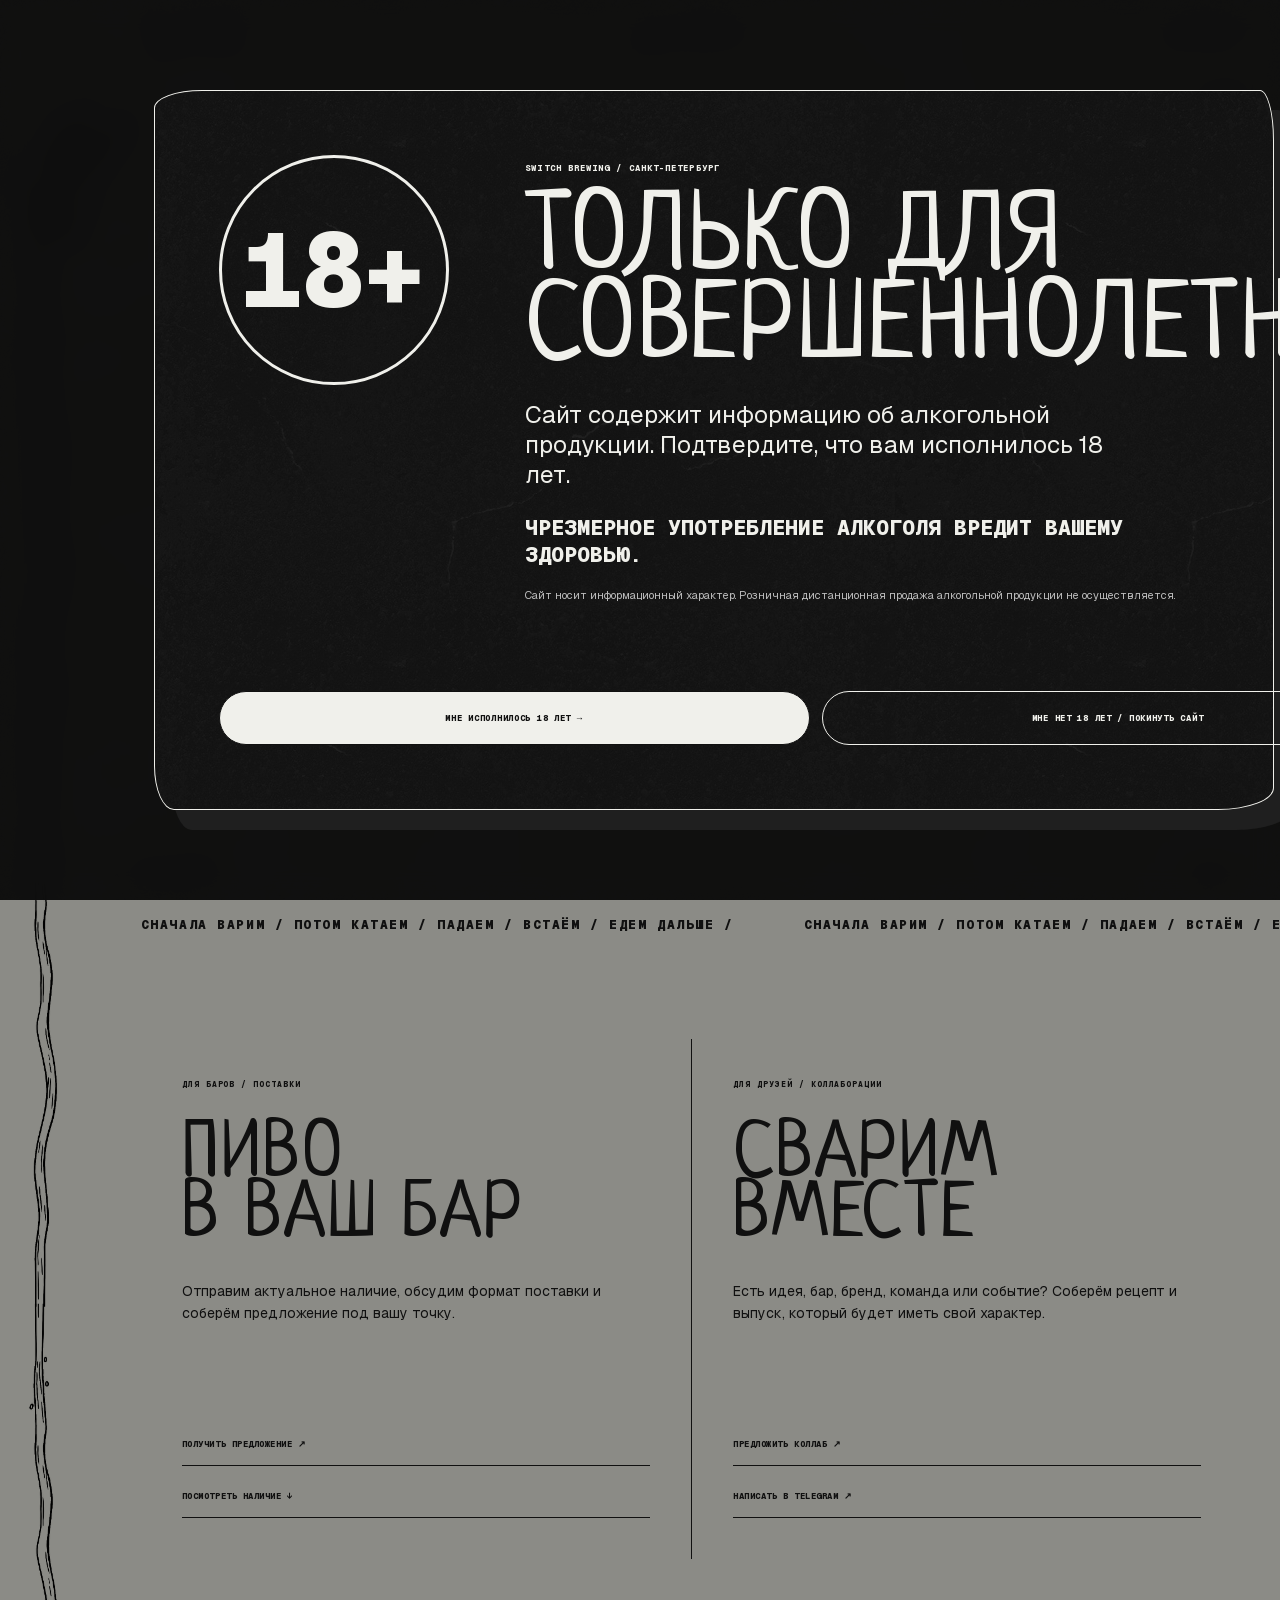
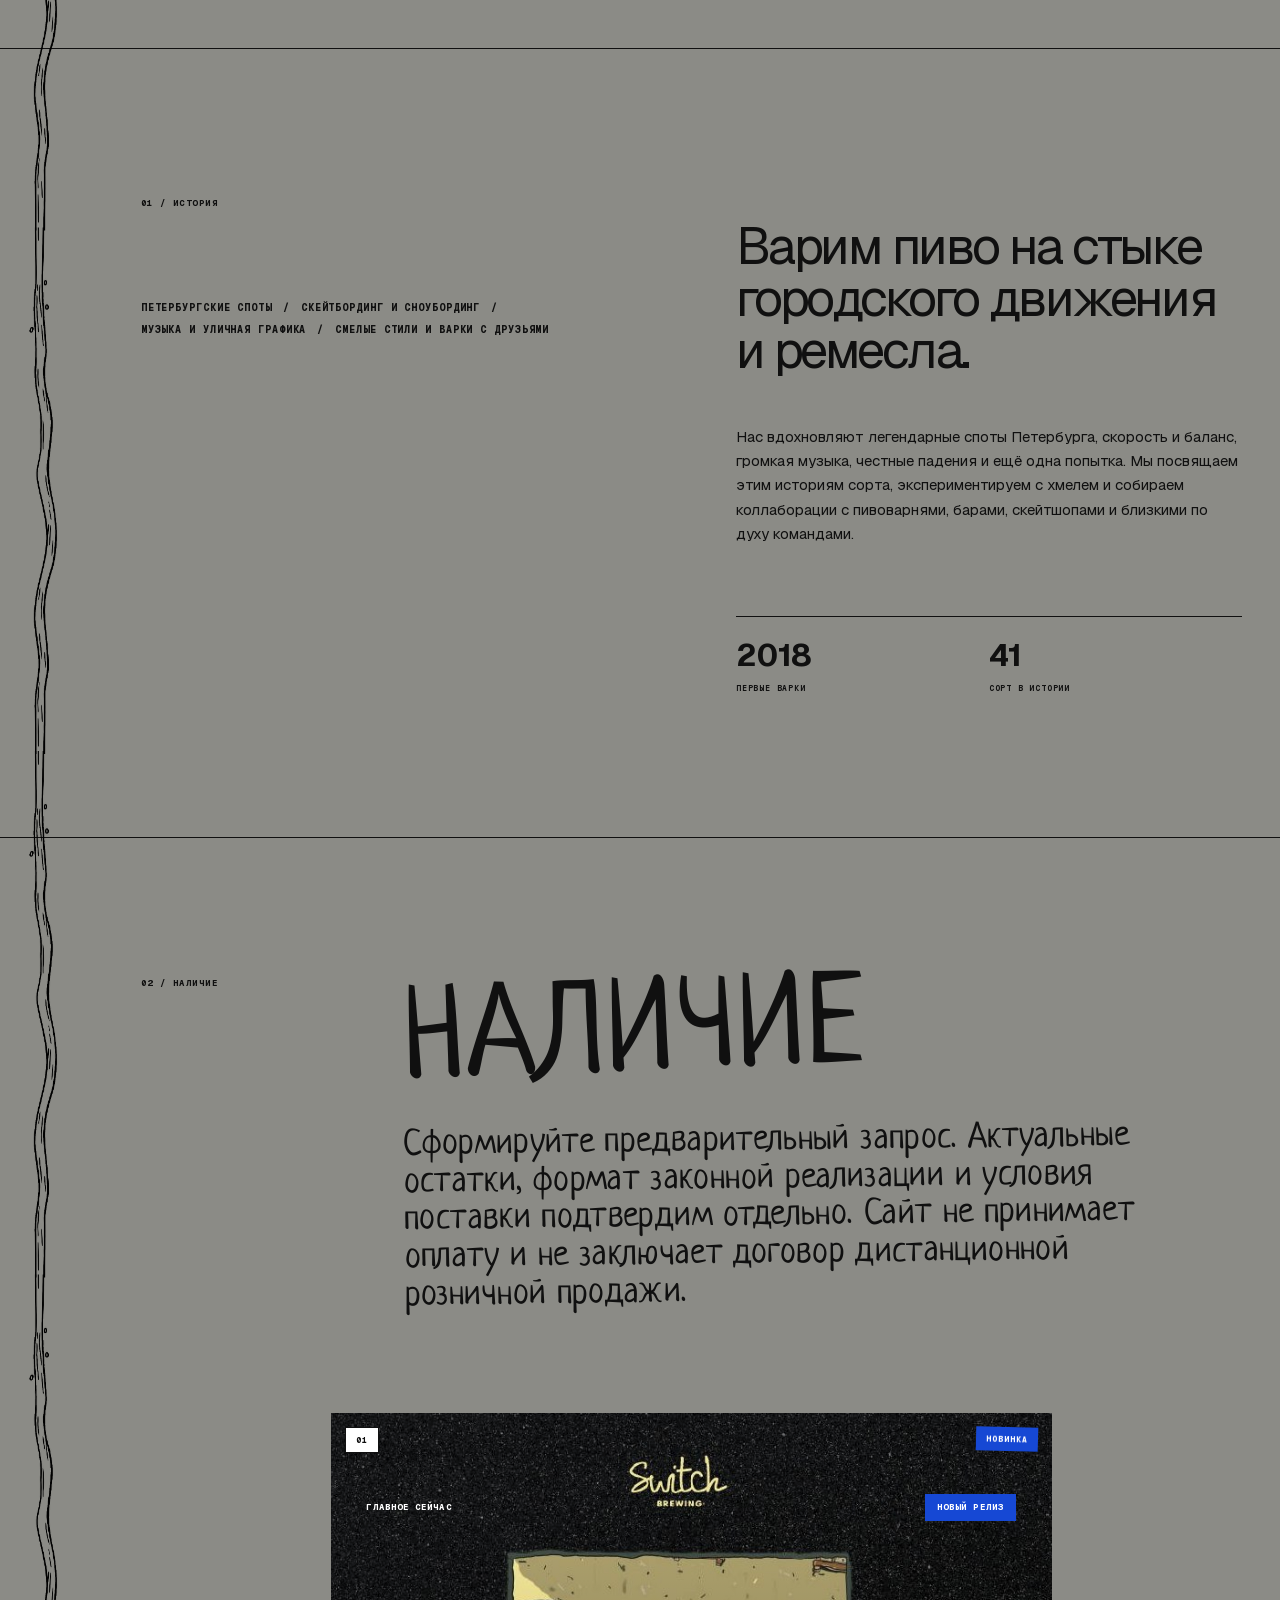
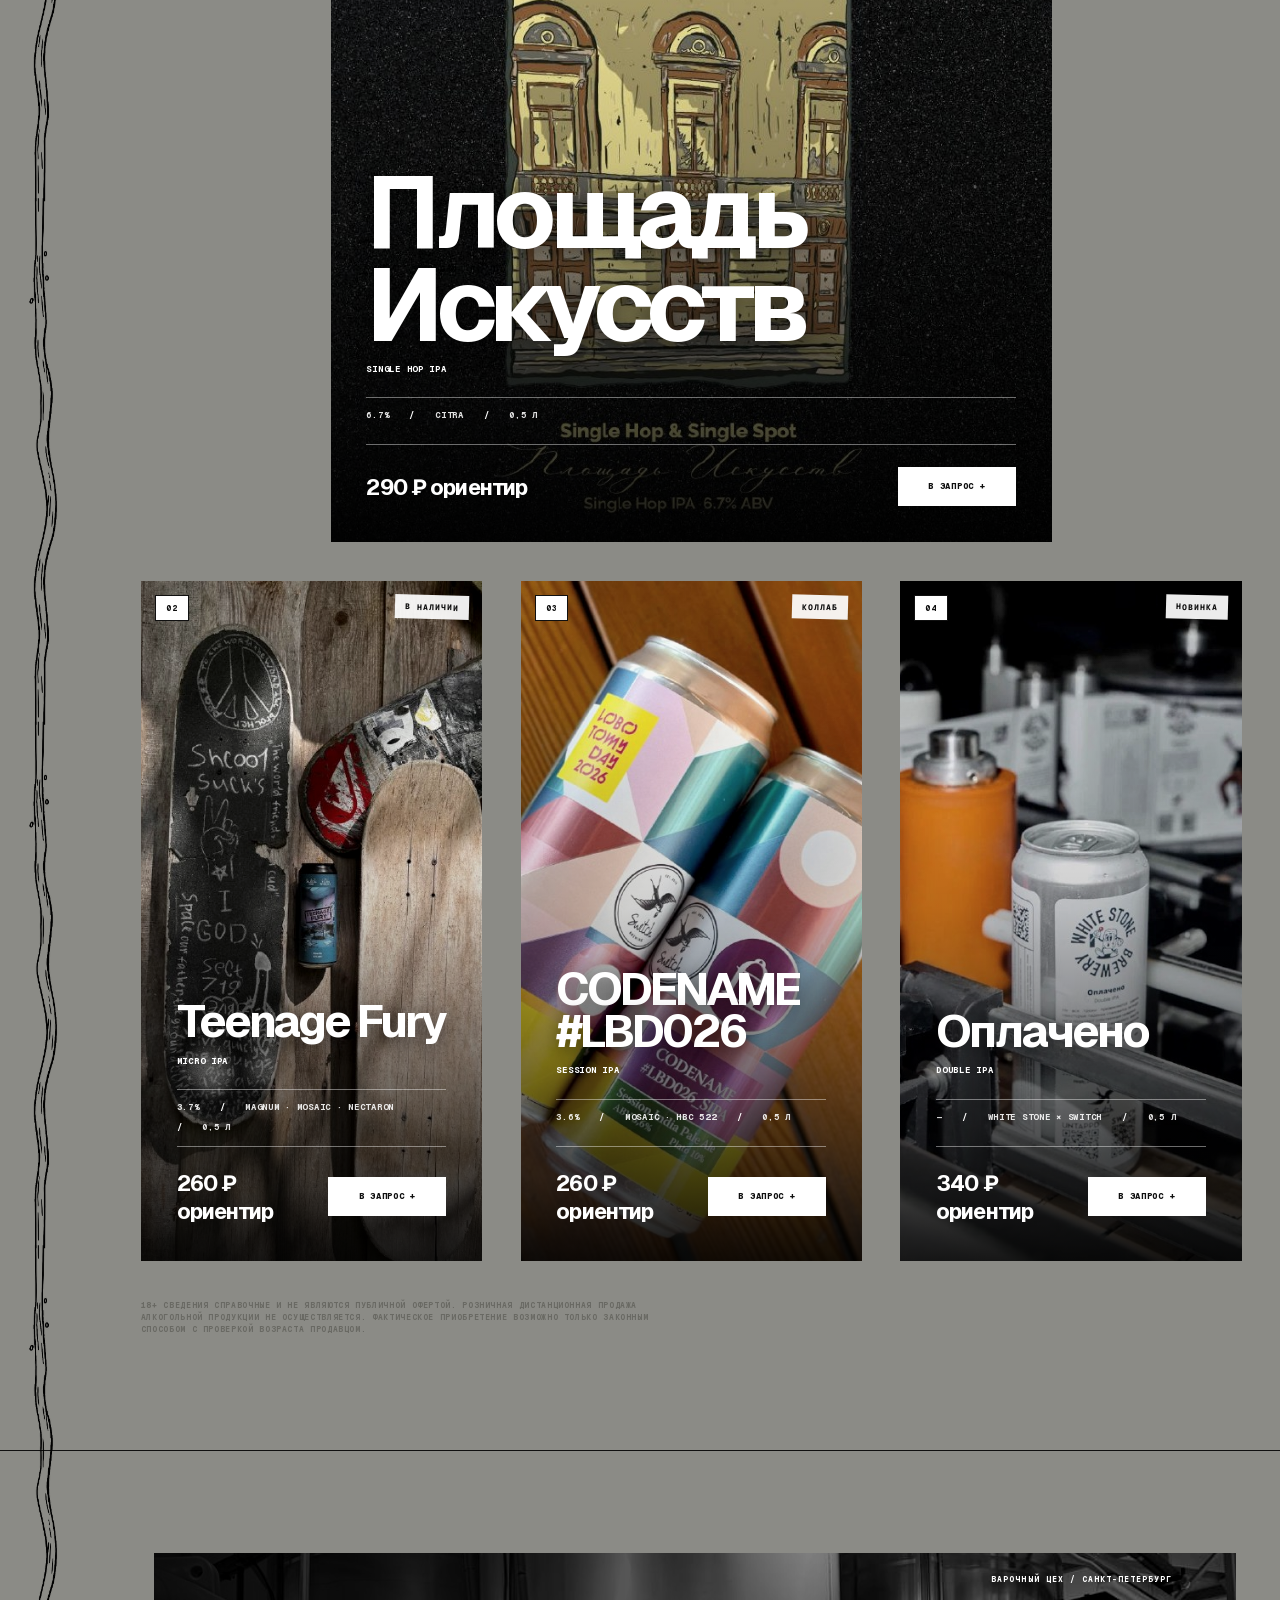
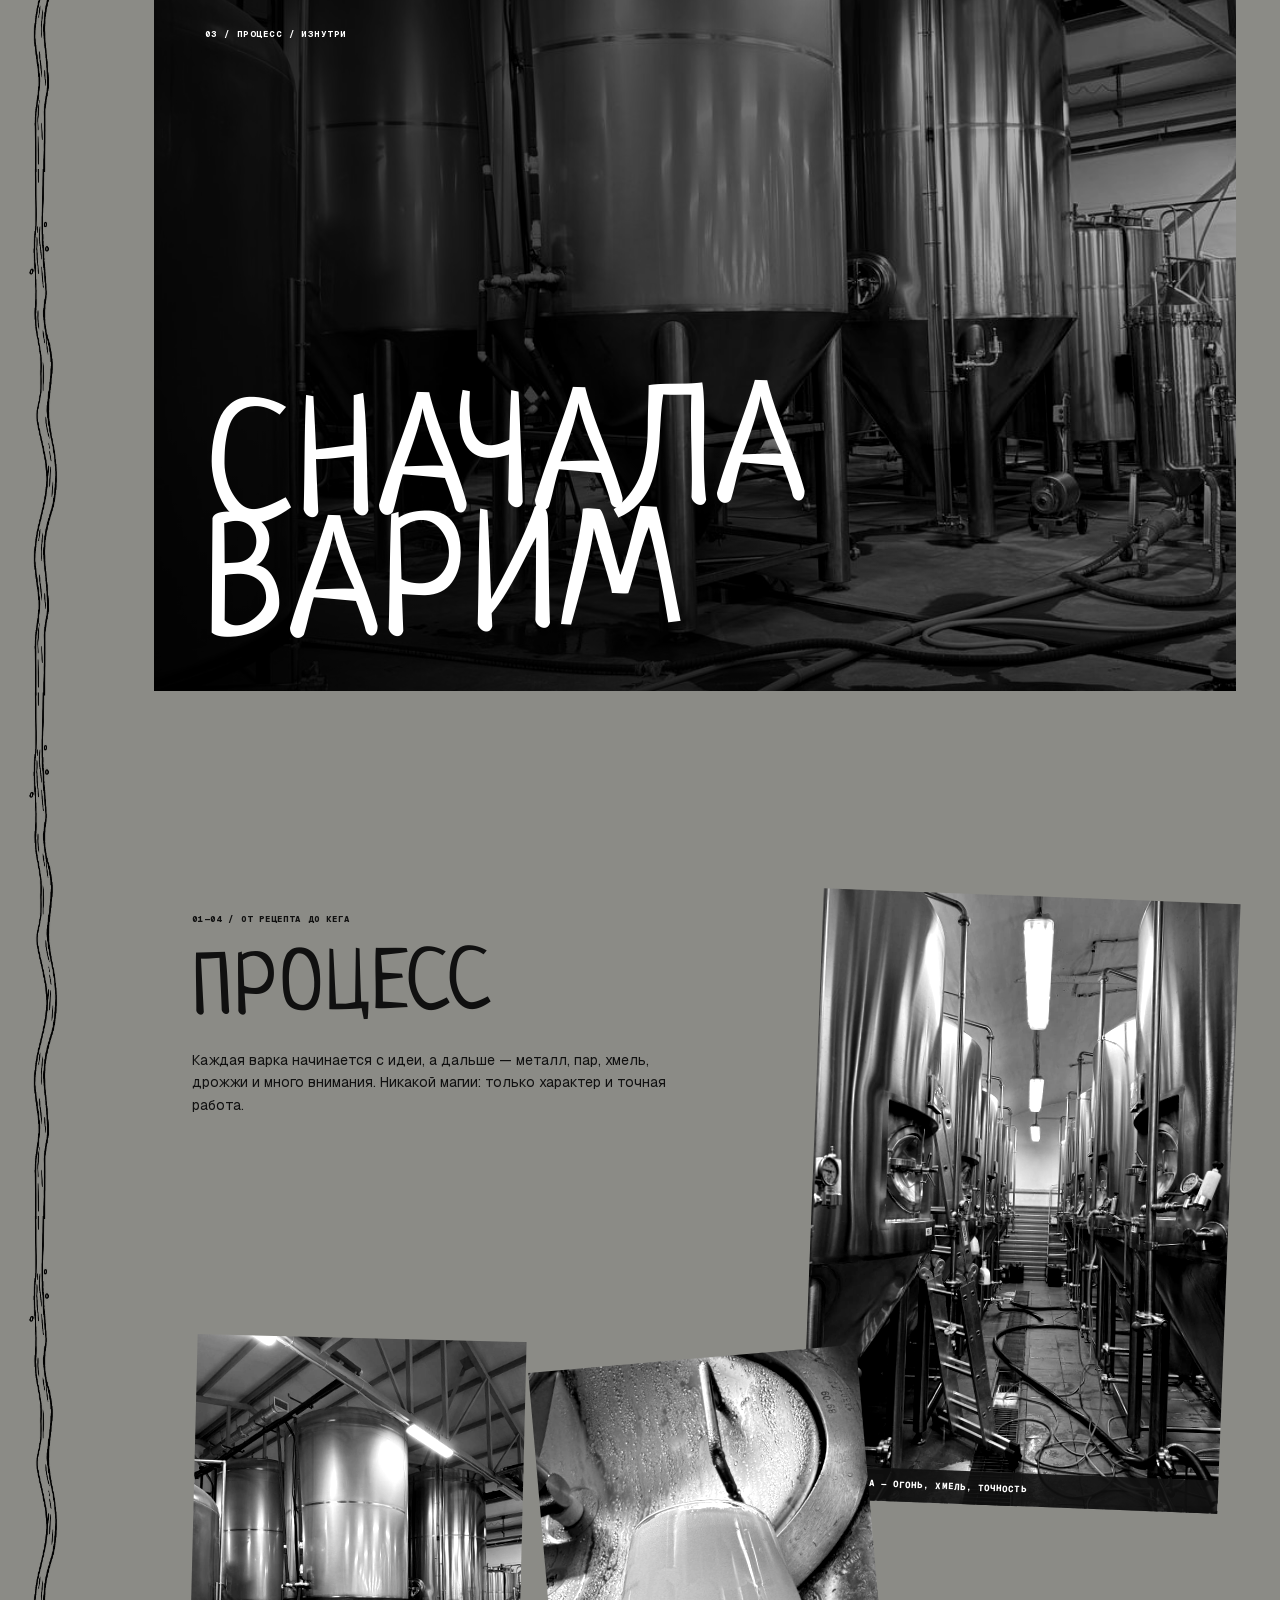
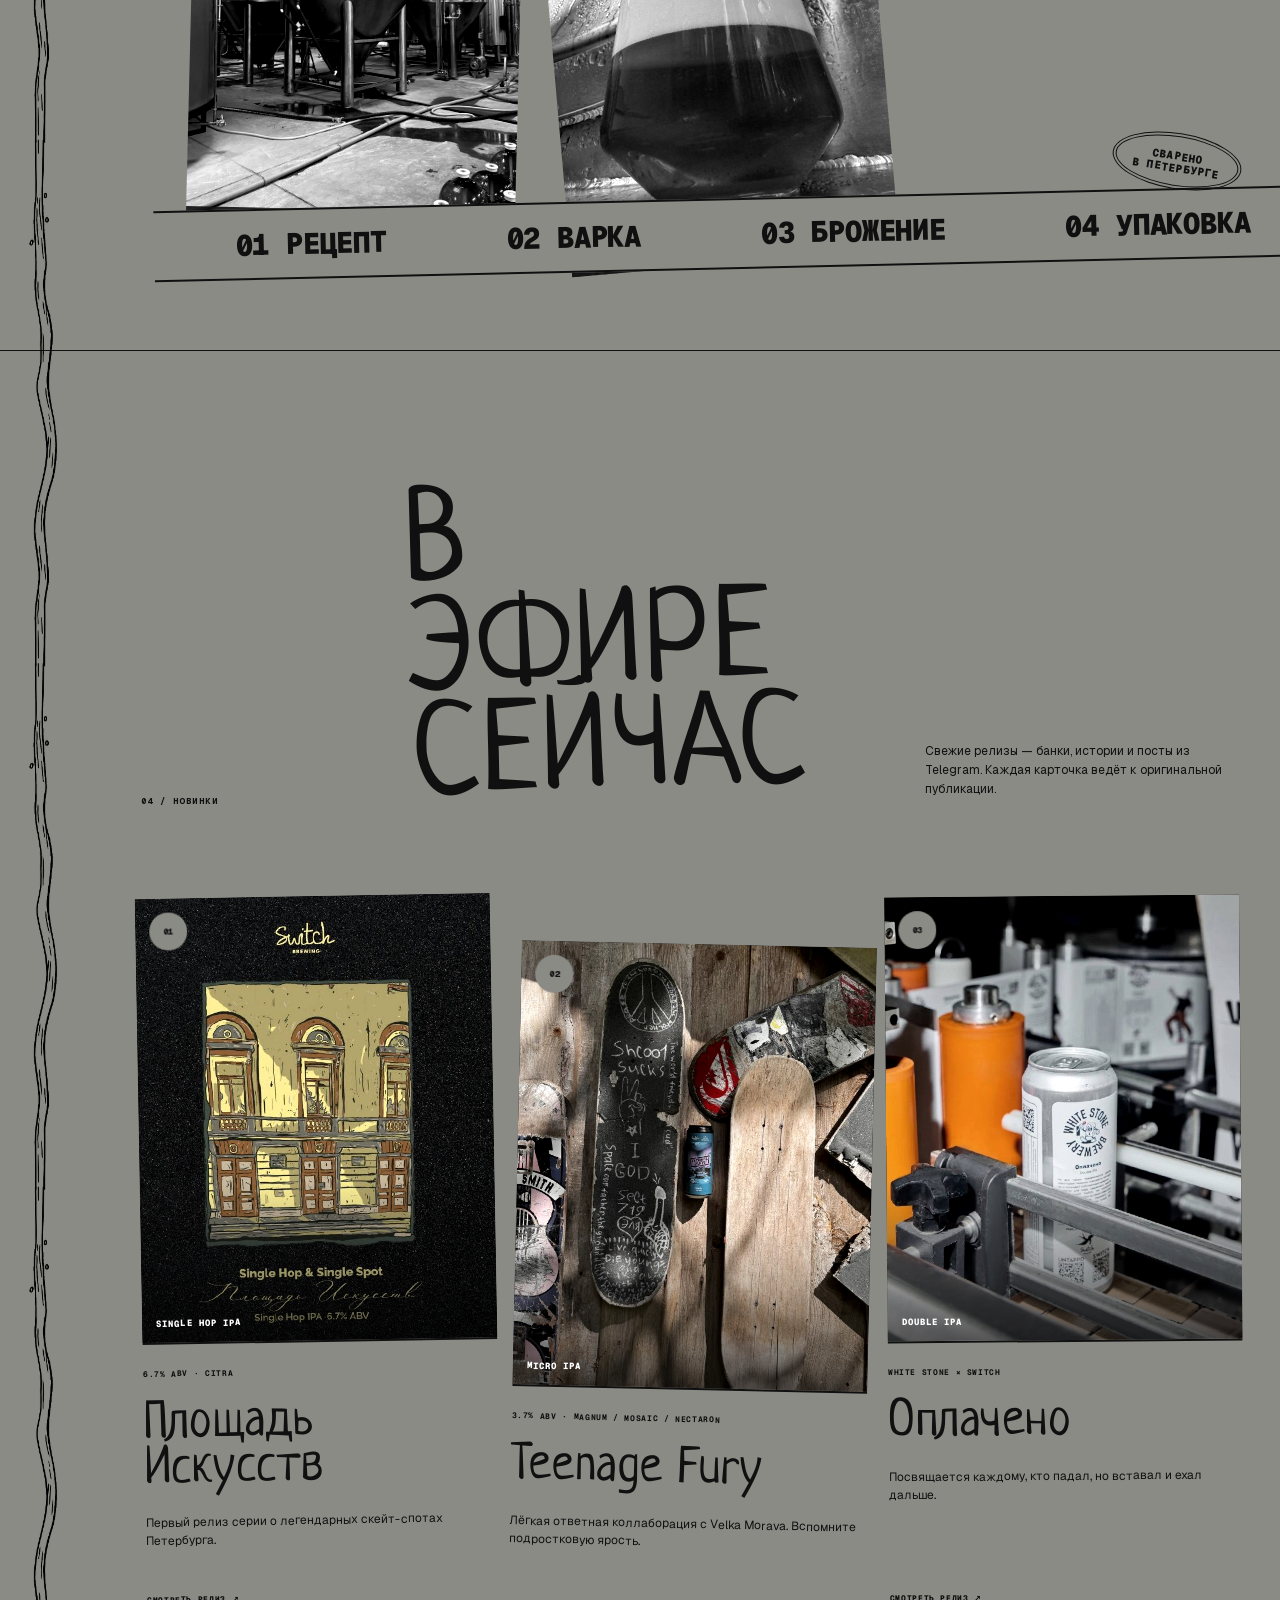
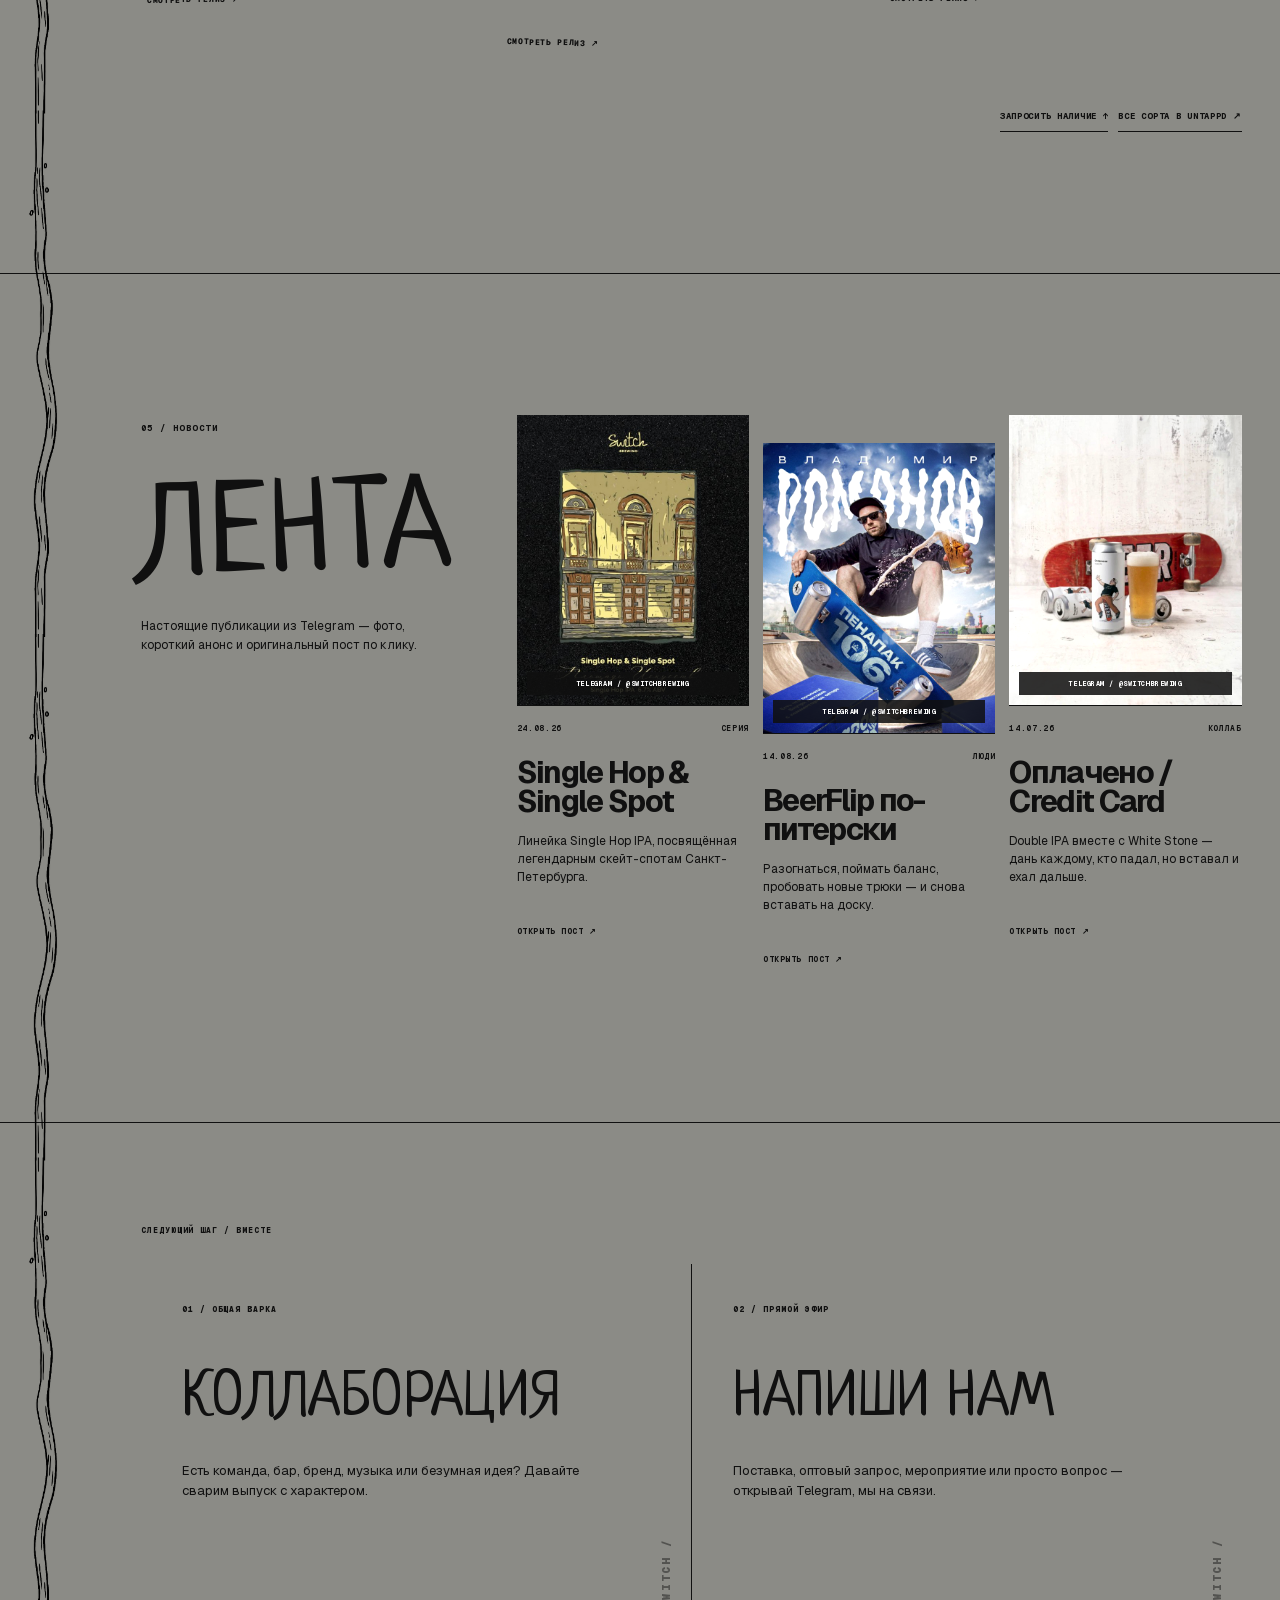
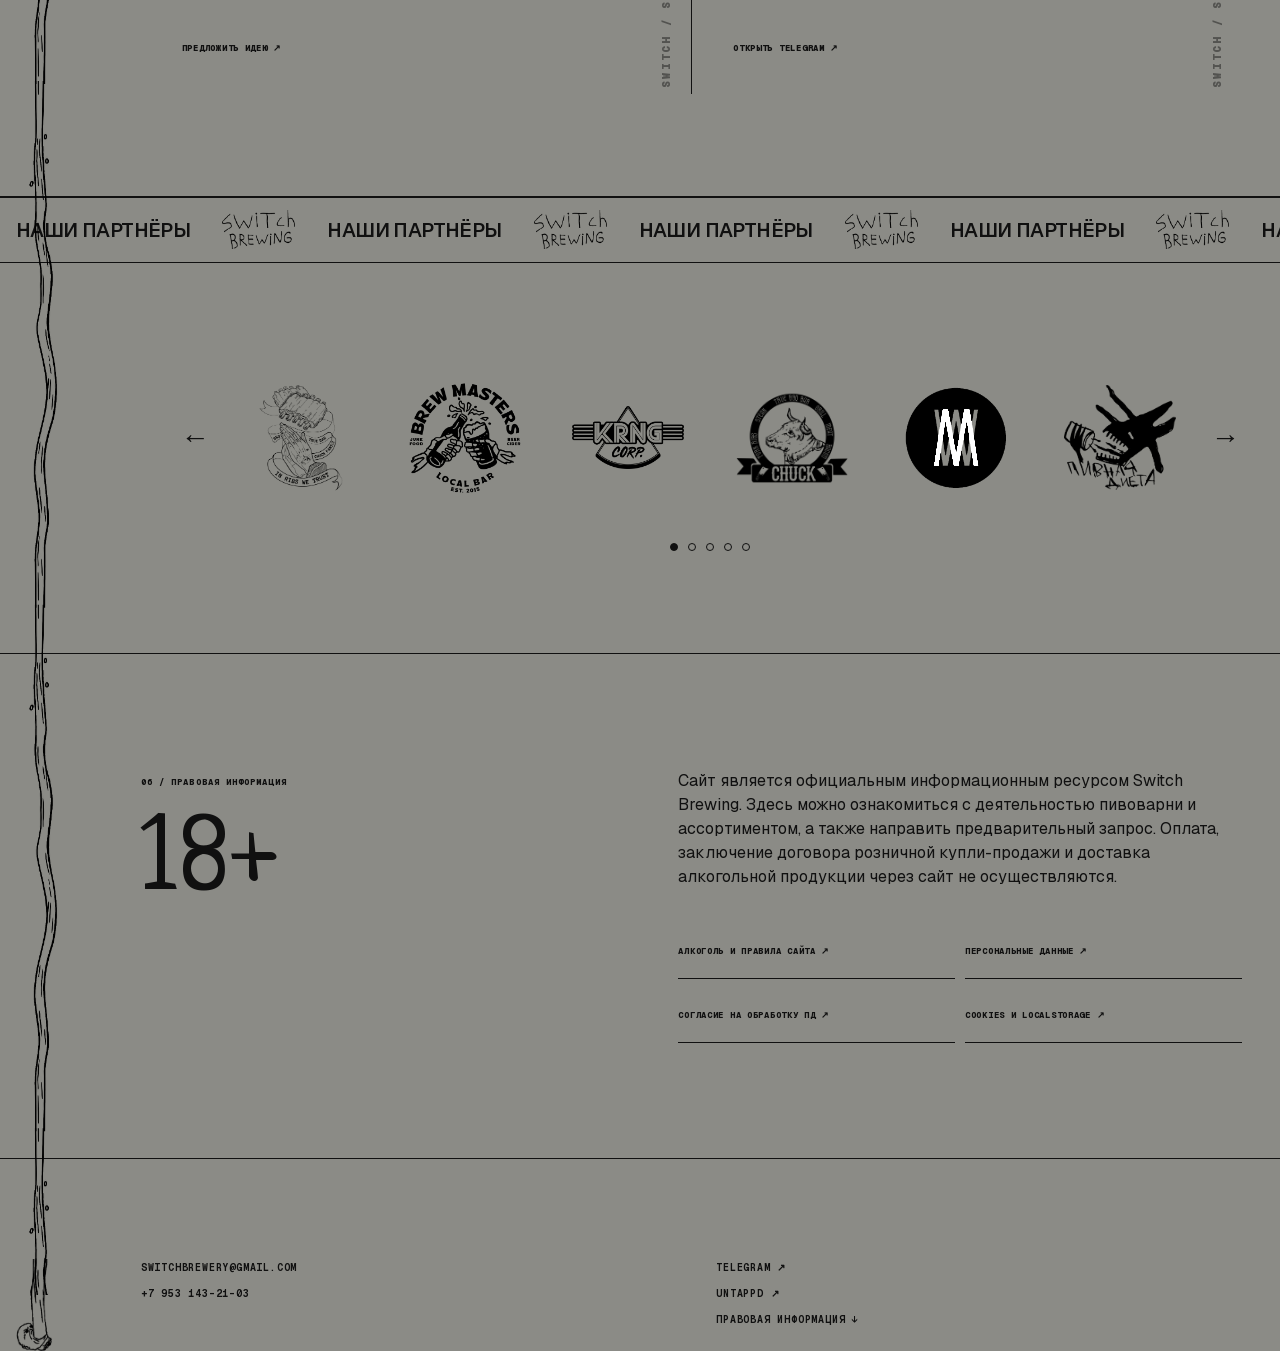
==== index.html @ f240e8bc "Hide background knight on hero" ====
<!DOCTYPE html><html lang="ru"><head><meta charSet="utf-8"/><meta name="viewport" content="width=device-width, initial-scale=1"/><link rel="preload" href="/_next/static/media/3e9c3ddc1ca35a53-s.p.03li~n9.4kdjm.woff2" as="font" crossorigin="" type="font/woff2"/><link rel="preload" href="/_next/static/media/797e433ab948586e-s.p.08e28id.o-okb.woff2" as="font" crossorigin="" type="font/woff2"/><link rel="preload" href="/_next/static/media/caa3a2e1cccd8315-s.p.09~u27dqhyhd6.woff2" as="font" crossorigin="" type="font/woff2"/><link rel="preload" as="image" href="/pivko-ricar-black.png"/><link rel="preload" as="image" href="/peacock-angel-top-transparent.png"/><link rel="preload" as="image" href="/peacock-stream-seamless-transparent.png"/><link rel="preload" as="image" href="/peacock-head-bottom-transparent.png"/><link rel="preload" as="image" href="/partner-marquee-switch.png"/><link rel="preload" as="image" href="/switch-logo.webp"/><link rel="preload" as="image" href="/ploshchad-iskusstv.jpg"/><link rel="preload" as="image" href="/teenage-fury.jpg"/><link rel="preload" as="image" href="/codename-lbd.jpg"/><link rel="preload" as="image" href="/oplacheno.jpg"/><link rel="stylesheet" href="/_next/static/chunks/0wg5.8-cpnbm2.css" data-precedence="next"/><link rel="preload" as="script" fetchPriority="low" href="/_next/static/chunks/17j.-vgt1s4k~.js"/><script src="/_next/static/chunks/12zh6p.crtg10.js" async=""></script><script src="/_next/static/chunks/0lmq5h3l.1c9l.js" async=""></script><script src="/_next/static/chunks/turbopack-13dyub5~cyhcn.js" async=""></script><script src="/_next/static/chunks/0eog50~01kpo8.js" async=""></script><script src="/_next/static/chunks/17f2ht9wo-phb.js" async=""></script><script src="/_next/static/chunks/0exiozkvcyx_a.js" async=""></script><link rel="preload" as="image" href="/brewery-new/brew-07.jpg"/><link rel="preload" as="image" href="/brewery-new/brew-06.jpg"/><link rel="preload" as="image" href="/brewery-new/brew-05.jpg"/><link rel="preload" as="image" href="/news/single-hop-telegram.jpg"/><link rel="preload" as="image" href="/news/beerflip-telegram.jpg"/><link rel="preload" as="image" href="/news/oplacheno-telegram.jpg"/><link rel="preload" as="image" href="/partners-ptichka/holy_ribs_logo_color.png"/><link rel="preload" as="image" href="/partners-ptichka/site_logo___1.png"/><link rel="preload" as="image" href="/partners-ptichka/krng.png"/><link rel="preload" as="image" href="/partners-ptichka/logggo-02.png"/><link rel="preload" as="image" href="/partners-ptichka/wm-01.png"/><link rel="preload" as="image" href="/partners-ptichka/pd.png"/><link rel="preload" as="image" href="/partners-ptichka/povod.png"/><link rel="preload" as="image" href="/partners-ptichka/spontan-01.png"/><link rel="preload" as="image" href="/partners-ptichka/fg.png"/><link rel="preload" as="image" href="/partners-ptichka/cwowbar.png"/><link rel="preload" as="image" href="/partners-ptichka/raccoon.png"/><link rel="preload" as="image" href="/partners-ptichka/1516-01.png"/><link rel="preload" as="image" href="/partners-ptichka/mrpinky.svg"/><link rel="preload" as="image" href="/partners-ptichka/staygold_logo___1.png"/><link rel="preload" as="image" href="/partners-ptichka/site_logo-02.png"/><link rel="preload" as="image" href="/partners-ptichka/site_logo-03.png"/><link rel="preload" as="image" href="/partners-ptichka/site_logo-04.png"/><link rel="preload" as="image" href="/partners-ptichka/site_logo-05.png"/><link rel="preload" as="image" href="/partners-ptichka/site_logo-06.png"/><link rel="preload" as="image" href="/partners-ptichka/site_logo-07.png"/><link rel="preload" as="image" href="/partners-ptichka/site_logo-08.png"/><link rel="preload" as="image" href="/partners-ptichka/site_logo-09.png"/><link rel="preload" as="image" href="/partners-ptichka/site_logo-10.png"/><link rel="preload" as="image" href="/partners-ptichka/site_logo-11.png"/><link rel="preload" as="image" href="/partners-ptichka/site_logo-12.png"/><link rel="preload" as="image" href="/partners-ptichka/site_logo-14.png"/><link rel="preload" as="image" href="/partners-ptichka/site_logo-13.png"/><meta name="next-size-adjust" content=""/><title>Switch Brewing — контрактная пивоварня из Санкт-Петербурга</title><meta name="description" content="Хмелевые релизы, коллаборации и честный крафт. Switch Brewing, Санкт-Петербург."/><meta property="og:title" content="Switch Brewing — контрактная пивоварня из Санкт-Петербурга"/><meta property="og:description" content="Пиво, музыка и скейтерская свобода. Search brew, skating crew."/><meta property="og:image" content="https://starrytsv1.github.io/og.png"/><meta name="twitter:card" content="summary_large_image"/><meta name="twitter:title" content="Switch Brewing — контрактная пивоварня из Санкт-Петербурга"/><meta name="twitter:description" content="Пиво, музыка и скейтерская свобода. Search brew, skating crew."/><meta name="twitter:image" content="https://starrytsv1.github.io/og.png"/><script src="/_next/static/chunks/03~yq9q893hmn.js" noModule=""></script></head><body class="geist_a71539c9-module__T19VSG__variable geist_mono_8d43a2aa-module__8Li5zG__variable neucha_d2f5653a-module__GsLDAq__variable antialiased"><div hidden=""><!--$--><!--/$--></div><main><div class="global-ricar-watermark" aria-hidden="true"><img src="/pivko-ricar-black.png" alt=""/></div><div class="peacock-rail" aria-hidden="true"><img class="peacock-top" src="/peacock-angel-top-transparent.png" alt=""/><div class="peacock-stream"><img src="/peacock-stream-seamless-transparent.png" alt=""/><img src="/peacock-stream-seamless-transparent.png" alt=""/><img src="/peacock-stream-seamless-transparent.png" alt=""/><img src="/peacock-stream-seamless-transparent.png" alt=""/><img src="/peacock-stream-seamless-transparent.png" alt=""/><img src="/peacock-stream-seamless-transparent.png" alt=""/><img src="/peacock-stream-seamless-transparent.png" alt=""/><img src="/peacock-stream-seamless-transparent.png" alt=""/><img src="/peacock-stream-seamless-transparent.png" alt=""/><img src="/peacock-stream-seamless-transparent.png" alt=""/><img src="/peacock-stream-seamless-transparent.png" alt=""/><img src="/peacock-stream-seamless-transparent.png" alt=""/><img src="/peacock-stream-seamless-transparent.png" alt=""/><img src="/peacock-stream-seamless-transparent.png" alt=""/><img src="/peacock-stream-seamless-transparent.png" alt=""/><img src="/peacock-stream-seamless-transparent.png" alt=""/><img src="/peacock-stream-seamless-transparent.png" alt=""/><img src="/peacock-stream-seamless-transparent.png" alt=""/><img src="/peacock-stream-seamless-transparent.png" alt=""/><img src="/peacock-stream-seamless-transparent.png" alt=""/><img src="/peacock-stream-seamless-transparent.png" alt=""/><img src="/peacock-stream-seamless-transparent.png" alt=""/><img src="/peacock-stream-seamless-transparent.png" alt=""/><img src="/peacock-stream-seamless-transparent.png" alt=""/><img src="/peacock-stream-seamless-transparent.png" alt=""/><img src="/peacock-stream-seamless-transparent.png" alt=""/><img src="/peacock-stream-seamless-transparent.png" alt=""/><img src="/peacock-stream-seamless-transparent.png" alt=""/></div><img class="peacock-bottom" src="/peacock-head-bottom-transparent.png" alt=""/></div><header class="header"><a class="mini-logo" href="#top" aria-label="Switch Brewing — наверх"><img src="/partner-marquee-switch.png" alt="Switch Brewing"/></a><div>Санкт-Петербург</div><a href="https://t.me/switchbrewing" target="_blank" rel="noreferrer">Telegram ↗</a></header><section class="home" id="top"><div class="age">18+</div><div class="hero-logo"><img src="/switch-logo.webp" alt="Switch Brewing"/></div><p class="hero-statement">Switch Brewing — петербургская пивоварня о пиве, музыке и свободе движения. Поддерживаем скейтбординг, сноубординг и тех, кто падает, встаёт и едет дальше.</p><nav class="home-nav" aria-label="Разделы сайта"><a href="#history"><span>01</span>История</a><a href="#stock"><span>02</span>Наличие / запросить поставку</a><a href="#new"><span>04</span>Новинки</a></nav><div class="home-bottom"><span>Пиво · музыка · скейтбординг</span><span>Scroll ↓</span></div></section><div class="runline" aria-hidden="true"><div><span>СНАЧАЛА ВАРИМ / ПОТОМ КАТАЕМ / ПАДАЕМ / ВСТАЁМ / ЕДЕМ ДАЛЬШЕ /</span><span>СНАЧАЛА ВАРИМ / ПОТОМ КАТАЕМ / ПАДАЕМ / ВСТАЁМ / ЕДЕМ ДАЛЬШЕ /</span></div></div><section class="action-hub" aria-label="Форматы сотрудничества"><article class="action-card action-card--bar"><span>Для баров / Поставки</span><div><h2>ПИВО<br/>В ВАШ БАР</h2><p>Отправим актуальное наличие, обсудим формат поставки и соберём предложение под вашу точку.</p></div><div class="cta-actions"><a href="mailto:switchbrewery@gmail.com?subject=Поставка%20пива%20Switch%20Brewing">Получить предложение ↗</a><a href="#stock">Посмотреть наличие ↓</a></div></article><article class="action-card action-card--collab"><span>Для друзей / Коллаборации</span><div><h2>СВАРИМ<br/>ВМЕСТЕ</h2><p>Есть идея, бар, бренд, команда или событие? Соберём рецепт и выпуск, который будет иметь свой характер.</p></div><div class="cta-actions"><a href="mailto:switchbrewery@gmail.com?subject=Коллаборация%20со%20Switch%20Brewing">Предложить коллаб ↗</a><a href="https://t.me/switchbrewing" target="_blank" rel="noreferrer">Написать в Telegram ↗</a></div></article></section><section class="history" id="history"><div class="section-title"><span>01 / История</span><div class="history-pulse"><span>Петербургские споты</span><span>Скейтбординг и сноубординг</span><span>Музыка и уличная графика</span><span>Смелые стили и варки с друзьями</span></div></div><div class="history-copy"><p class="big">Варим пиво на стыке городского движения и ремесла.</p><p>Нас вдохновляют легендарные споты Петербурга, скорость и баланс, громкая музыка, честные падения и ещё одна попытка. Мы посвящаем этим историям сорта, экспериментируем с хмелем и собираем коллаборации с пивоварнями, барами, скейтшопами и близкими по духу командами.</p><div class="history-years"><div><strong>2018</strong><span>первые варки</span></div><div><strong>41</strong><span>сорт в истории</span></div></div></div></section><section class="stock" id="stock"><div class="section-title"><span>02 / Наличие</span><div class="stock-heading"><h2>НАЛИЧИЕ</h2><p>Сформируйте предварительный запрос. Актуальные остатки, формат законной реализации и условия поставки подтвердим отдельно. Сайт не принимает оплату и не заключает договор дистанционной розничной продажи.</p></div></div><div class="stock-list"><article class="beer-card beer-card--featured"><div class="beer-photo"><img src="/ploshchad-iskusstv.jpg" alt="Этикетка пива Площадь Искусств"/><span class="beer-index">0<!-- -->1</span><span class="beer-status">Новинка</span></div><div class="beer-card-body"><div class="beer-featured-kicker"><span>Главное сейчас</span><b>Новый релиз</b></div><div class="beer-name"><h3>Площадь Искусств</h3><span>Single Hop IPA</span></div><div class="beer-meta"><span>6.7%</span><span>Citra</span><span>0,5 л</span></div><div class="beer-buy"><strong>290<!-- --> ₽ ориентир</strong><button class="add">В запрос +</button></div></div></article><article class="beer-card"><div class="beer-photo"><img src="/teenage-fury.jpg" alt="Банка Teenage Fury среди скейтбордов"/><span class="beer-index">0<!-- -->2</span><span class="beer-status">В наличии</span></div><div class="beer-card-body"><div class="beer-name"><h3>Teenage Fury</h3><span>Micro IPA</span></div><div class="beer-meta"><span>3.7%</span><span>Magnum · Mosaic · Nectaron</span><span>0,5 л</span></div><div class="beer-buy"><strong>260<!-- --> ₽ ориентир</strong><button class="add">В запрос +</button></div></div></article><article class="beer-card"><div class="beer-photo"><img src="/codename-lbd.jpg" alt="Банки CODENAME LBD026"/><span class="beer-index">0<!-- -->3</span><span class="beer-status">Коллаб</span></div><div class="beer-card-body"><div class="beer-name"><h3>CODENAME #LBD026</h3><span>Session IPA</span></div><div class="beer-meta"><span>3.6%</span><span>Mosaic · HBC 522</span><span>0,5 л</span></div><div class="beer-buy"><strong>260<!-- --> ₽ ориентир</strong><button class="add">В запрос +</button></div></div></article><article class="beer-card"><div class="beer-photo"><img src="/oplacheno.jpg" alt="Банка Double IPA Оплачено на линии розлива"/><span class="beer-index">0<!-- -->4</span><span class="beer-status">Новинка</span></div><div class="beer-card-body"><div class="beer-name"><h3>Оплачено</h3><span>Double IPA</span></div><div class="beer-meta"><span>—</span><span>White Stone × Switch</span><span>0,5 л</span></div><div class="beer-buy"><strong>340<!-- --> ₽ ориентир</strong><button class="add">В запрос +</button></div></div></article></div><div class="stock-note"><b>18+</b> Сведения справочные и не являются публичной офертой. Розничная дистанционная продажа алкогольной продукции не осуществляется. Фактическое приобретение возможно только законным способом с проверкой возраста продавцом.</div></section><section class="brewery" id="process"><div class="brewery-frame"><div class="brewery-visual"><img src="/brewery-new/brew-07.jpg" alt="Большие танки и трубы пивоваренного производства"/><div class="brewery-overlay"><span>03 / Процесс / Изнутри</span><h2>СНАЧАЛА<br/>ВАРИМ</h2></div></div></div><div class="brewery-zine"><div class="process-copy"><span>01—04 / от рецепта до кега</span><h3>ПРОЦЕСС</h3><p>Каждая варка начинается с идеи, а дальше — металл, пар, хмель, дрожжи и много внимания. Никакой магии: только характер и точная работа.</p></div><figure class="brew-shot brew-shot--tanks"><img src="/brewery-new/brew-06.jpg" alt="Ряд варочных танков Switch Brewing"/><figcaption>02 / Варка — огонь, хмель, точность</figcaption></figure><figure class="brew-shot brew-shot--sample"><img src="/brewery-new/brew-05.jpg" alt="Свежий образец пива у танка"/><figcaption>03 / Брожение — даём пиву время</figcaption></figure><figure class="brew-shot brew-shot--floor"><img src="/brewery-new/brew-07.jpg" alt="Цех с баками и трубами"/><figcaption>Цех / баки / трубы / рабочий беспорядок</figcaption></figure><div class="process-tape" aria-hidden="true"><span>01 РЕЦЕПТ</span><span>02 ВАРКА</span><span>03 БРОЖЕНИЕ</span><span>04 УПАКОВКА</span></div><div class="process-stamp">СВАРЕНО<br/>В ПЕТЕРБУРГЕ</div></div></section><section class="on-air" id="new"><div class="section-title"><span>04 / Новинки</span><h2>В ЭФИРЕ<br/>СЕЙЧАС</h2><p>Свежие релизы — банки, истории и посты из Telegram. Каждая карточка ведёт к оригинальной публикации.</p></div><div class="release-stage"><a class="release-card" href="https://t.me/switchbrewing/231" target="_blank" rel="noreferrer"><div class="release-photo"><img src="/ploshchad-iskusstv.jpg" alt="Пиво Площадь Искусств"/><span>01</span><b>Single Hop IPA</b></div><div class="release-card-copy"><span>6.7% ABV · Citra</span><h3>Площадь Искусств</h3><p>Первый релиз серии о легендарных скейт-спотах Петербурга.</p><strong>Смотреть релиз ↗</strong></div></a><a class="release-card" href="https://t.me/switchbrewing/215" target="_blank" rel="noreferrer"><div class="release-photo"><img src="/teenage-fury.jpg" alt="Пиво Teenage Fury среди скейтбордов"/><span>02</span><b>Micro IPA</b></div><div class="release-card-copy"><span>3.7% ABV · Magnum / Mosaic / Nectaron</span><h3>Teenage Fury</h3><p>Лёгкая ответная коллаборация с Velka Morava. Вспомните подростковую ярость.</p><strong>Смотреть релиз ↗</strong></div></a><a class="release-card" href="https://t.me/switchbrewing/229" target="_blank" rel="noreferrer"><div class="release-photo"><img src="/oplacheno.jpg" alt="Пиво Оплачено от Switch Brewing и White Stone"/><span>03</span><b>Double IPA</b></div><div class="release-card-copy"><span>White Stone × Switch</span><h3>Оплачено</h3><p>Посвящается каждому, кто падал, но вставал и ехал дальше.</p><strong>Смотреть релиз ↗</strong></div></a></div><div class="release-actions"><a href="#stock">Запросить наличие ↑</a><a href="https://untappd.com/SwitchBrewing/beer" target="_blank" rel="noreferrer">Все сорта в Untappd ↗</a></div></section><section class="feed"><div class="section-title"><span>05 / Новости</span><h2>ЛЕНТА</h2><p>Настоящие публикации из Telegram — фото, короткий анонс и оригинальный пост по клику.</p></div><div class="feed-list"><a class="feed-card" href="https://t.me/switchbrewing/231" target="_blank" rel="noreferrer"><div class="feed-photo"><img src="/news/single-hop-telegram.jpg" alt="Пост Switch Brewing о пиве Площадь Искусств"/><span>Telegram / @switchbrewing</span></div><div class="feed-card-body"><div class="feed-meta"><span>24.08.26</span><span>Серия</span></div><h3>Single Hop &amp; Single Spot</h3><p>Линейка Single Hop IPA, посвящённая легендарным скейт-спотам Санкт-Петербурга.</p><b>Открыть пост ↗</b></div></a><a class="feed-card" href="https://t.me/switchbrewing/230" target="_blank" rel="noreferrer"><div class="feed-photo"><img src="/news/beerflip-telegram.jpg" alt="Владимир Романов со скейтбордом и пивом Switch Brewing"/><span>Telegram / @switchbrewing</span></div><div class="feed-card-body"><div class="feed-meta"><span>14.08.26</span><span>Люди</span></div><h3>BeerFlip по-питерски</h3><p>Разогнаться, поймать баланс, пробовать новые трюки — и снова вставать на доску.</p><b>Открыть пост ↗</b></div></a><a class="feed-card" href="https://t.me/switchbrewing/221" target="_blank" rel="noreferrer"><div class="feed-photo"><img src="/news/oplacheno-telegram.jpg" alt="Пиво Оплачено рядом со скейтбордом"/><span>Telegram / @switchbrewing</span></div><div class="feed-card-body"><div class="feed-meta"><span>14.07.26</span><span>Коллаб</span></div><h3>Оплачено / Credit Card</h3><p>Double IPA вместе с White Stone — дань каждому, кто падал, но вставал и ехал дальше.</p><b>Открыть пост ↗</b></div></a></div></section><section class="contact-windows" aria-label="Связаться со Switch Brewing"><span>Следующий шаг / Вместе</span><div class="contact-grid"><a class="contact-window contact-window--collab" href="mailto:switchbrewery@gmail.com?subject=Коллаборация%20со%20Switch%20Brewing"><i>01 / Общая варка</i><h2>КОЛЛАБОРАЦИЯ</h2><p>Есть команда, бар, бренд, музыка или безумная идея? Давайте сварим выпуск с характером.</p><b>Предложить идею ↗</b></a><a class="contact-window contact-window--talk" href="https://t.me/switchbrewing" target="_blank" rel="noreferrer"><i>02 / Прямой эфир</i><h2>НАПИШИ НАМ</h2><p>Поставка, оптовый запрос, мероприятие или просто вопрос — открывай Telegram, мы на связи.</p><b>Открыть Telegram ↗</b></a></div></section><section class="partners" id="partners"><div class="partner-marquee" aria-hidden="true"><div><span>Наши партнёры<img src="/partner-marquee-switch.png" alt=""/></span><span>Наши партнёры<img src="/partner-marquee-switch.png" alt=""/></span><span>Наши партнёры<img src="/partner-marquee-switch.png" alt=""/></span><span>Наши партнёры<img src="/partner-marquee-switch.png" alt=""/></span><span>Наши партнёры<img src="/partner-marquee-switch.png" alt=""/></span><span>Наши партнёры<img src="/partner-marquee-switch.png" alt=""/></span><span>Наши партнёры<img src="/partner-marquee-switch.png" alt=""/></span><span>Наши партнёры<img src="/partner-marquee-switch.png" alt=""/></span><span>Наши партнёры<img src="/partner-marquee-switch.png" alt=""/></span></div></div><div class="partner-carousel" aria-label="Наши партнёры"><button class="partner-arrow partner-prev" type="button" aria-label="Предыдущие партнёры">←</button><div class="partner-viewport"><div class="partner-track" style="transform:translateX(-0%)"><div class="partner-slide"><a class="partner-logo" href="https://chuck-family.ru/holy-ribs" target="_blank" rel="noreferrer" aria-label="Holy Ribs"><img src="/partners-ptichka/holy_ribs_logo_color.png" alt="Holy Ribs"/></a><a class="partner-logo" href="https://vk.com/brewmstrs" target="_blank" rel="noreferrer" aria-label="Brewmasters"><img src="/partners-ptichka/site_logo___1.png" alt="Brewmasters"/></a><a class="partner-logo" href="https://chuck-family.ru/krang-pizza" target="_blank" rel="noreferrer" aria-label="Krang Pizza"><img src="/partners-ptichka/krng.png" alt="Krang Pizza"/></a><a class="partner-logo" href="https://chuck-family.ru/misteria-chuck" target="_blank" rel="noreferrer" aria-label="Мистерия Chuck"><img src="/partners-ptichka/logggo-02.png" alt="Мистерия Chuck"/></a><a class="partner-logo" href="https://wmrecordstore.ru/" target="_blank" rel="noreferrer" aria-label="Washing Machine"><img src="/partners-ptichka/wm-01.png" alt="Washing Machine"/></a><a class="partner-logo" href="https://vk.com/beerdietspb" target="_blank" rel="noreferrer" aria-label="Пивная диета"><img src="/partners-ptichka/pd.png" alt="Пивная диета"/></a></div><div class="partner-slide"><div class="partner-logo"><img src="/partners-ptichka/povod.png" alt="Повод"/></div><div class="partner-logo"><img src="/partners-ptichka/spontan-01.png" alt="Спонтан"/></div><a class="partner-logo" href="https://fillingood.ru/" target="_blank" rel="noreferrer" aria-label="FillinGood"><img src="/partners-ptichka/fg.png" alt="FillinGood"/></a><a class="partner-logo" href="https://vk.com/crowbarspb" target="_blank" rel="noreferrer" aria-label="Crowbar"><img src="/partners-ptichka/cwowbar.png" alt="Crowbar"/></a><a class="partner-logo" href="https://www.raccoonbrewing.co/" target="_blank" rel="noreferrer" aria-label="Raccoon Brewing"><img src="/partners-ptichka/raccoon.png" alt="Raccoon Brewing"/></a><a class="partner-logo" href="https://vk.com/beerboutique1516" target="_blank" rel="noreferrer" aria-label="15/16"><img src="/partners-ptichka/1516-01.png" alt="15/16"/></a></div><div class="partner-slide"><a class="partner-logo" href="https://mrpinky.ru/" target="_blank" rel="noreferrer" aria-label="Mr Pinky"><img src="/partners-ptichka/mrpinky.svg" alt="Mr Pinky"/></a><a class="partner-logo" href="https://staygold.one/" target="_blank" rel="noreferrer" aria-label="Stay Gold"><img src="/partners-ptichka/staygold_logo___1.png" alt="Stay Gold"/></a><a class="partner-logo" href="https://underdog-moscow.ru/" target="_blank" rel="noreferrer" aria-label="Underdog"><img src="/partners-ptichka/site_logo-02.png" alt="Underdog"/></a><a class="partner-logo" href="https://escapist.moscow/" target="_blank" rel="noreferrer" aria-label="Escapist"><img src="/partners-ptichka/site_logo-03.png" alt="Escapist"/></a><a class="partner-logo" href="https://wbtraditions.ru/" target="_blank" rel="noreferrer" aria-label="W&amp;B Traditions"><img src="/partners-ptichka/site_logo-04.png" alt="W&amp;B Traditions"/></a><a class="partner-logo" href="https://vk.com/sosnaandlipa" target="_blank" rel="noreferrer" aria-label="Сосна и Липа"><img src="/partners-ptichka/site_logo-05.png" alt="Сосна и Липа"/></a></div><div class="partner-slide"><div class="partner-logo"><img src="/partners-ptichka/site_logo-06.png" alt="Столовая"/></div><div class="partner-logo"><img src="/partners-ptichka/site_logo-07.png" alt="Craft Republic"/></div><a class="partner-logo" href="https://mastsclub.ru/" target="_blank" rel="noreferrer" aria-label="Masts"><img src="/partners-ptichka/site_logo-08.png" alt="Masts"/></a><a class="partner-logo" href="https://coffee-racer.ru/" target="_blank" rel="noreferrer" aria-label="Coffee Racer"><img src="/partners-ptichka/site_logo-09.png" alt="Coffee Racer"/></a><a class="partner-logo" href="https://bomu.jp/" target="_blank" rel="noreferrer" aria-label="BOMU"><img src="/partners-ptichka/site_logo-10.png" alt="BOMU"/></a><div class="partner-logo"><img src="/partners-ptichka/site_logo-11.png" alt="Kiks"/></div></div><div class="partner-slide"><a class="partner-logo" href="https://t.me/losers_k21" target="_blank" rel="noreferrer" aria-label="Бильярдная «Лузеры»"><img src="/partners-ptichka/site_logo-12.png" alt="Бильярдная «Лузеры»"/></a><div class="partner-logo"><img src="/partners-ptichka/site_logo-14.png" alt="Putch"/></div><a class="partner-logo" href="https://vk.com/tottiworksucks" target="_blank" rel="noreferrer" aria-label="Totti Works Sucks"><img src="/partners-ptichka/site_logo-13.png" alt="Totti Works Sucks"/></a></div></div></div><button class="partner-arrow partner-next" type="button" aria-label="Следующие партнёры">→</button></div><div class="partner-dots" aria-label="Страницы партнёров"><button type="button" class="active" aria-label="Перейти к группе 1" aria-current="true"></button><button type="button" class="" aria-label="Перейти к группе 2"></button><button type="button" class="" aria-label="Перейти к группе 3"></button><button type="button" class="" aria-label="Перейти к группе 4"></button><button type="button" class="" aria-label="Перейти к группе 5"></button></div></section><div class="age-gate" role="dialog" aria-modal="true" aria-labelledby="age-gate-title"><div class="age-gate-card"><div class="age-gate-mark">18+</div><div class="age-gate-copy"><span>Switch Brewing / Санкт-Петербург</span><h1 id="age-gate-title">ТОЛЬКО ДЛЯ<br/>СОВЕРШЕННОЛЕТНИХ</h1><p>Сайт содержит информацию об алкогольной продукции. Подтвердите, что вам исполнилось 18 лет.</p><strong>Чрезмерное употребление алкоголя вредит вашему здоровью.</strong><small>Сайт носит информационный характер. Розничная дистанционная продажа алкогольной продукции не осуществляется.</small></div><div class="age-gate-actions"><button type="button">Мне исполнилось 18 лет →</button><button type="button">Мне нет 18 лет / покинуть сайт</button></div></div></div><section class="legal-summary" id="legal" aria-labelledby="legal-title"><div><span>06 / Правовая информация</span><h2 id="legal-title">18+</h2></div><div class="legal-summary-copy"><p>Сайт является официальным информационным ресурсом Switch Brewing. Здесь можно ознакомиться с деятельностью пивоварни и ассортиментом, а также направить предварительный запрос. Оплата, заключение договора розничной купли-продажи и доставка алкогольной продукции через сайт не осуществляются.</p><div class="legal-links"><button type="button">Алкоголь и правила сайта ↗</button><button type="button">Персональные данные ↗</button><button type="button">Согласие на обработку ПД ↗</button><button type="button">Cookies и localStorage ↗</button></div></div></section><footer><div><a href="mailto:switchbrewery@gmail.com">switchbrewery@gmail.com</a><a href="tel:+79531432103">+7 953 143-21-03</a></div><div><a href="https://t.me/switchbrewing" target="_blank" rel="noreferrer">Telegram ↗</a><a href="https://untappd.com/SwitchBrewing/beer" target="_blank" rel="noreferrer">Untappd ↗</a><a href="#legal">Правовая информация ↓</a></div></footer></main><!--$--><!--/$--><script src="/_next/static/chunks/17j.-vgt1s4k~.js" id="_R_" async=""></script><script>(self.__next_f=self.__next_f||[]).push([0])</script><script>self.__next_f.push([1,"1:\"$Sreact.fragment\"\n2:I[39011,[\"/_next/static/chunks/0eog50~01kpo8.js\",\"/_next/static/chunks/17f2ht9wo-phb.js\"],\"default\"]\n3:I[37771,[\"/_next/static/chunks/0eog50~01kpo8.js\",\"/_next/static/chunks/17f2ht9wo-phb.js\"],\"default\"]\n4:I[10227,[\"/_next/static/chunks/0eog50~01kpo8.js\",\"/_next/static/chunks/17f2ht9wo-phb.js\"],\"ClientPageRoot\"]\n5:I[31713,[\"/_next/static/chunks/0eog50~01kpo8.js\",\"/_next/static/chunks/17f2ht9wo-phb.js\",\"/_next/static/chunks/0exiozkvcyx_a.js\"],\"default\"]\n8:I[6391,[\"/_next/static/chunks/0eog50~01kpo8.js\",\"/_next/static/chunks/17f2ht9wo-phb.js\"],\"OutletBoundary\"]\n9:\"$Sreact.suspense\"\nb:I[6391,[\"/_next/static/chunks/0eog50~01kpo8.js\",\"/_next/static/chunks/17f2ht9wo-phb.js\"],\"ViewportBoundary\"]\nd:I[6391,[\"/_next/static/chunks/0eog50~01kpo8.js\",\"/_next/static/chunks/17f2ht9wo-phb.js\"],\"MetadataBoundary\"]\nf:I[65857,[\"/_next/static/chunks/0eog50~01kpo8.js\",\"/_next/static/chunks/17f2ht9wo-phb.js\"],\"default\",1]\n:HL[\"/_next/static/chunks/0wg5.8-cpnbm2.css\",\"style\"]\n:HL[\"/_next/static/media/3e9c3ddc1ca35a53-s.p.03li~n9.4kdjm.woff2\",\"font\",{\"crossOrigin\":\"\",\"type\":\"font/woff2\"}]\n:HL[\"/_next/static/media/797e433ab948586e-s.p.08e28id.o-okb.woff2\",\"font\",{\"crossOrigin\":\"\",\"type\":\"font/woff2\"}]\n:HL[\"/_next/static/media/caa3a2e1cccd8315-s.p.09~u27dqhyhd6.woff2\",\"font\",{\"crossOrigin\":\"\",\"type\":\"font/woff2\"}]\n"])</script><script>self.__next_f.push([1,"0:{\"P\":null,\"c\":[\"\",\"\"],\"q\":\"\",\"i\":false,\"f\":[[[\"\",{\"children\":[\"__PAGE__\",{}]},\"$undefined\",\"$undefined\",16],[[\"$\",\"$1\",\"c\",{\"children\":[[[\"$\",\"link\",\"0\",{\"rel\":\"stylesheet\",\"href\":\"/_next/static/chunks/0wg5.8-cpnbm2.css\",\"precedence\":\"next\",\"crossOrigin\":\"$undefined\",\"nonce\":\"$undefined\"}],[\"$\",\"script\",\"script-0\",{\"src\":\"/_next/static/chunks/0eog50~01kpo8.js\",\"async\":true,\"nonce\":\"$undefined\"}],[\"$\",\"script\",\"script-1\",{\"src\":\"/_next/static/chunks/17f2ht9wo-phb.js\",\"async\":true,\"nonce\":\"$undefined\"}]],[\"$\",\"html\",null,{\"lang\":\"ru\",\"children\":[\"$\",\"body\",null,{\"className\":\"geist_a71539c9-module__T19VSG__variable geist_mono_8d43a2aa-module__8Li5zG__variable neucha_d2f5653a-module__GsLDAq__variable antialiased\",\"children\":[\"$\",\"$L2\",null,{\"parallelRouterKey\":\"children\",\"error\":\"$undefined\",\"errorStyles\":\"$undefined\",\"errorScripts\":\"$undefined\",\"template\":[\"$\",\"$L3\",null,{}],\"templateStyles\":\"$undefined\",\"templateScripts\":\"$undefined\",\"notFound\":[[[\"$\",\"title\",null,{\"children\":\"404: This page could not be found.\"}],[\"$\",\"div\",null,{\"style\":{\"fontFamily\":\"system-ui,\\\"Segoe UI\\\",Roboto,Helvetica,Arial,sans-serif,\\\"Apple Color Emoji\\\",\\\"Segoe UI Emoji\\\"\",\"height\":\"100vh\",\"textAlign\":\"center\",\"display\":\"flex\",\"flexDirection\":\"column\",\"alignItems\":\"center\",\"justifyContent\":\"center\"},\"children\":[\"$\",\"div\",null,{\"children\":[[\"$\",\"style\",null,{\"dangerouslySetInnerHTML\":{\"__html\":\"body{color:#000;background:#fff;margin:0}.next-error-h1{border-right:1px solid rgba(0,0,0,.3)}@media (prefers-color-scheme:dark){body{color:#fff;background:#000}.next-error-h1{border-right:1px solid rgba(255,255,255,.3)}}\"}}],[\"$\",\"h1\",null,{\"className\":\"next-error-h1\",\"style\":{\"display\":\"inline-block\",\"margin\":\"0 20px 0 0\",\"padding\":\"0 23px 0 0\",\"fontSize\":24,\"fontWeight\":500,\"verticalAlign\":\"top\",\"lineHeight\":\"49px\"},\"children\":404}],[\"$\",\"div\",null,{\"style\":{\"display\":\"inline-block\"},\"children\":[\"$\",\"h2\",null,{\"style\":{\"fontSize\":14,\"fontWeight\":400,\"lineHeight\":\"49px\",\"margin\":0},\"children\":\"This page could not be found.\"}]}]]}]}]],[]],\"forbidden\":\"$undefined\",\"unauthorized\":\"$undefined\"}]}]}]]}],{\"children\":[[\"$\",\"$1\",\"c\",{\"children\":[[\"$\",\"$L4\",null,{\"Component\":\"$5\",\"serverProvidedParams\":{\"searchParams\":{},\"params\":{},\"promises\":[\"$@6\",\"$@7\"]}}],[[\"$\",\"script\",\"script-0\",{\"src\":\"/_next/static/chunks/0exiozkvcyx_a.js\",\"async\":true,\"nonce\":\"$undefined\"}]],[\"$\",\"$L8\",null,{\"children\":[\"$\",\"$9\",null,{\"name\":\"Next.MetadataOutlet\",\"children\":\"$@a\"}]}]]}],{},null,false,null]},null,false,null],[\"$\",\"$1\",\"h\",{\"children\":[null,[\"$\",\"$Lb\",null,{\"children\":\"$Lc\"}],[\"$\",\"div\",null,{\"hidden\":true,\"children\":[\"$\",\"$Ld\",null,{\"children\":[\"$\",\"$9\",null,{\"name\":\"Next.Metadata\",\"children\":\"$Le\"}]}]}],[\"$\",\"meta\",null,{\"name\":\"next-size-adjust\",\"content\":\"\"}]]}],false]],\"m\":\"$undefined\",\"G\":[\"$f\",[[\"$\",\"link\",\"0\",{\"rel\":\"stylesheet\",\"href\":\"/_next/static/chunks/0wg5.8-cpnbm2.css\",\"precedence\":\"next\",\"crossOrigin\":\"$undefined\",\"nonce\":\"$undefined\"}]]],\"S\":true,\"h\":null,\"s\":\"$undefined\",\"l\":\"$undefined\",\"p\":\"$undefined\",\"d\":\"$undefined\",\"b\":\"DmdmKTHaPSs2DLoCZOpm2\"}\n"])</script><script>self.__next_f.push([1,"6:{}\n7:\"$0:f:0:1:1:children:0:props:children:0:props:serverProvidedParams:params\"\n"])</script><script>self.__next_f.push([1,"c:[[\"$\",\"meta\",\"0\",{\"charSet\":\"utf-8\"}],[\"$\",\"meta\",\"1\",{\"name\":\"viewport\",\"content\":\"width=device-width, initial-scale=1\"}]]\n"])</script><script>self.__next_f.push([1,"a:null\ne:[[\"$\",\"title\",\"0\",{\"children\":\"Switch Brewing — контрактная пивоварня из Санкт-Петербурга\"}],[\"$\",\"meta\",\"1\",{\"name\":\"description\",\"content\":\"Хмелевые релизы, коллаборации и честный крафт. Switch Brewing, Санкт-Петербург.\"}],[\"$\",\"meta\",\"2\",{\"property\":\"og:title\",\"content\":\"Switch Brewing — контрактная пивоварня из Санкт-Петербурга\"}],[\"$\",\"meta\",\"3\",{\"property\":\"og:description\",\"content\":\"Пиво, музыка и скейтерская свобода. Search brew, skating crew.\"}],[\"$\",\"meta\",\"4\",{\"property\":\"og:image\",\"content\":\"https://starrytsv1.github.io/og.png\"}],[\"$\",\"meta\",\"5\",{\"name\":\"twitter:card\",\"content\":\"summary_large_image\"}],[\"$\",\"meta\",\"6\",{\"name\":\"twitter:title\",\"content\":\"Switch Brewing — контрактная пивоварня из Санкт-Петербурга\"}],[\"$\",\"meta\",\"7\",{\"name\":\"twitter:description\",\"content\":\"Пиво, музыка и скейтерская свобода. Search brew, skating crew.\"}],[\"$\",\"meta\",\"8\",{\"name\":\"twitter:image\",\"content\":\"https://starrytsv1.github.io/og.png\"}]]\n"])</script></body></html>
---- _next/static/chunks/0wg5.8-cpnbm2.css ----
@font-face{font-family:Geist;font-style:normal;font-weight:100 900;font-display:swap;src:url(../media/fef07dbb0973bf53-s.12tyk43_3sh9u.woff2)format("woff2");unicode-range:U+460-52F,U+1C80-1C8A,U+20B4,U+2DE0-2DFF,U+A640-A69F,U+FE2E-FE2F}@font-face{font-family:Geist;font-style:normal;font-weight:100 900;font-display:swap;src:url(../media/8a480f0b521d4e75-s.0jzbimsg8vl84.woff2)format("woff2");unicode-range:U+301,U+400-45F,U+490-491,U+4B0-4B1,U+2116}@font-face{font-family:Geist;font-style:normal;font-weight:100 900;font-display:swap;src:url(../media/53b9e256198e5412-s.0-wfv7uh4i7h9.woff2)format("woff2");unicode-range:U+102-103,U+110-111,U+128-129,U+168-169,U+1A0-1A1,U+1AF-1B0,U+300-301,U+303-304,U+308-309,U+323,U+329,U+1EA0-1EF9,U+20AB}@font-face{font-family:Geist;font-style:normal;font-weight:100 900;font-display:swap;src:url(../media/7178b3e590c64307-s.0nx0ww8fni_q3.woff2)format("woff2");unicode-range:U+100-2BA,U+2BD-2C5,U+2C7-2CC,U+2CE-2D7,U+2DD-2FF,U+304,U+308,U+329,U+1D00-1DBF,U+1E00-1E9F,U+1EF2-1EFF,U+2020,U+20A0-20AB,U+20AD-20C0,U+2113,U+2C60-2C7F,U+A720-A7FF}@font-face{font-family:Geist;font-style:normal;font-weight:100 900;font-display:swap;src:url(../media/caa3a2e1cccd8315-s.p.09~u27dqhyhd6.woff2)format("woff2");unicode-range:U+??,U+131,U+152-153,U+2BB-2BC,U+2C6,U+2DA,U+2DC,U+304,U+308,U+329,U+2000-206F,U+20AC,U+2122,U+2191,U+2193,U+2212,U+2215,U+FEFF,U+FFFD}@font-face{font-family:Geist Fallback;src:local(Arial);ascent-override:95.94%;descent-override:28.16%;line-gap-override:0.0%;size-adjust:104.76%}.geist_a71539c9-module__T19VSG__className{font-family:Geist,Geist Fallback;font-style:normal}.geist_a71539c9-module__T19VSG__variable{--font-geist-sans:"Geist", "Geist Fallback"}
@font-face{font-family:Geist Mono;font-style:normal;font-weight:100 900;font-display:swap;src:url(../media/5ce348bf30bf5439-s.0zgw-jeven.3w.woff2)format("woff2");unicode-range:U+460-52F,U+1C80-1C8A,U+20B4,U+2DE0-2DFF,U+A640-A69F,U+FE2E-FE2F}@font-face{font-family:Geist Mono;font-style:normal;font-weight:100 900;font-display:swap;src:url(../media/4fa387ec64143e14-s.0wkzw~je483f-.woff2)format("woff2");unicode-range:U+301,U+400-45F,U+490-491,U+4B0-4B1,U+2116}@font-face{font-family:Geist Mono;font-style:normal;font-weight:100 900;font-display:swap;src:url(../media/6306c77e7c8268e4-s.0rhz0arwfsn~5.woff2)format("woff2");unicode-range:U+2000-2001,U+2004-2008,U+200A,U+23B8-23BD,U+2500-259F}@font-face{font-family:Geist Mono;font-style:normal;font-weight:100 900;font-display:swap;src:url(../media/7d817b4c03b0c5f1-s.0l76wvqk9d84w.woff2)format("woff2");unicode-range:U+102-103,U+110-111,U+128-129,U+168-169,U+1A0-1A1,U+1AF-1B0,U+300-301,U+303-304,U+308-309,U+323,U+329,U+1EA0-1EF9,U+20AB}@font-face{font-family:Geist Mono;font-style:normal;font-weight:100 900;font-display:swap;src:url(../media/bbc41e54d2fcbd21-s.0k4k9394f2q-k.woff2)format("woff2");unicode-range:U+100-2BA,U+2BD-2C5,U+2C7-2CC,U+2CE-2D7,U+2DD-2FF,U+304,U+308,U+329,U+1D00-1DBF,U+1E00-1E9F,U+1EF2-1EFF,U+2020,U+20A0-20AB,U+20AD-20C0,U+2113,U+2C60-2C7F,U+A720-A7FF}@font-face{font-family:Geist Mono;font-style:normal;font-weight:100 900;font-display:swap;src:url(../media/797e433ab948586e-s.p.08e28id.o-okb.woff2)format("woff2");unicode-range:U+??,U+131,U+152-153,U+2BB-2BC,U+2C6,U+2DA,U+2DC,U+304,U+308,U+329,U+2000-206F,U+20AC,U+2122,U+2191,U+2193,U+2212,U+2215,U+FEFF,U+FFFD}@font-face{font-family:Geist Mono Fallback;src:local(Arial);ascent-override:74.67%;descent-override:21.92%;line-gap-override:0.0%;size-adjust:134.59%}.geist_mono_8d43a2aa-module__8Li5zG__className{font-family:Geist Mono,Geist Mono Fallback;font-style:normal}.geist_mono_8d43a2aa-module__8Li5zG__variable{--font-geist-mono:"Geist Mono", "Geist Mono Fallback"}
@font-face{font-family:Neucha;font-style:normal;font-weight:400;font-display:swap;src:url(../media/3e9c3ddc1ca35a53-s.p.03li~n9.4kdjm.woff2)format("woff2");unicode-range:U+301,U+400-45F,U+490-491,U+4B0-4B1,U+2116}@font-face{font-family:Neucha;font-style:normal;font-weight:400;font-display:swap;src:url(../media/45c5cfb432aa22a8-s.09mdwu_do1kil.woff2)format("woff2");unicode-range:U+??,U+131,U+152-153,U+2BB-2BC,U+2C6,U+2DA,U+2DC,U+304,U+308,U+329,U+2000-206F,U+20AC,U+2122,U+2191,U+2193,U+2212,U+2215,U+FEFF,U+FFFD}@font-face{font-family:Neucha Fallback;src:local(Arial);ascent-override:92.57%;descent-override:34.35%;line-gap-override:5.76%;size-adjust:83.02%}.neucha_d2f5653a-module__GsLDAq__className{font-family:Neucha,Neucha Fallback;font-style:normal;font-weight:400}.neucha_d2f5653a-module__GsLDAq__variable{--font-switch-display:"Neucha", "Neucha Fallback"}
:root{--ink:#101010;--paper:#8b8b86;--soft:#777772;--muted:#696963;--line:#62625e;--grit-overlay:#82827ed4;--grit-image:url(/sandpaper-texture.png);--radius-xl:30px;--radius-lg:20px;--radius-pill:999px;--rail-clearance:clamp(118px, 11vw, 174px)}*{box-sizing:border-box}html{scroll-behavior:smooth}body{background-color:var(--paper);background-image:linear-gradient(var(--grit-overlay), var(--grit-overlay)), var(--grit-image);color:var(--ink);font-family:var(--font-geist-sans), Arial, sans-serif;background-position:top;background-size:740px;background-attachment:fixed;margin:0}a{color:inherit;text-decoration:none}button{color:inherit;font:inherit}img{max-width:100%;display:block}main{isolation:isolate;background-color:var(--paper);background-image:linear-gradient(var(--grit-overlay), var(--grit-overlay)), var(--grit-image);background-position:top;background-size:740px;background-attachment:fixed;position:relative}.global-ricar-watermark{--watermark-opacity:.13;z-index:-1;top:50%;left:calc(50% + var(--rail-clearance) / 4);opacity:0;mix-blend-mode:multiply;pointer-events:none;-webkit-user-select:none;user-select:none;width:min(56vw,760px);height:min(82vh,940px);transition:opacity .38s;position:fixed;transform:translate(-50%,-50%)rotate(-2deg)}.global-ricar-watermark.is-visible{opacity:var(--watermark-opacity)}.global-ricar-watermark img{object-fit:contain;width:100%;height:100%}.peacock-rail{z-index:10;pointer-events:none;opacity:1;background-color:var(--paper);background-image:linear-gradient(var(--grit-overlay), var(--grit-overlay)), var(--grit-image);background-position:top;background-size:740px;background-attachment:fixed;grid-template-rows:auto minmax(0,1fr) auto;width:clamp(68px,8.5vw,132px);display:grid;position:absolute;top:112px;bottom:0;left:0}.peacock-rail img{width:100%;max-width:none}.peacock-top,.peacock-bottom{filter:none;height:auto}.peacock-top{transform:translate(15.8%)}.peacock-bottom{z-index:2;margin-top:-22px;position:relative;transform:translate(1%)}.peacock-stream{z-index:1;width:100%;height:calc(100% + 28px);min-height:0;margin-block:-14px -20px;overflow:hidden}.peacock-stream img{clip-path:inset(6px 0);filter:none;width:210%;max-width:none;height:auto;margin:-15px 0 0 -69.3%}.peacock-stream img:first-child{margin-top:-6px}.header{z-index:5;height:62px;font:650 9px/1 var(--font-geist-mono), monospace;letter-spacing:.14em;text-transform:uppercase;border-bottom:0;grid-template-columns:1fr auto 1fr;align-items:center;padding:0 3vw;display:grid;position:absolute;inset:0 0 auto}.header>a:last-child{justify-self:end}.header>a:last-child:hover{text-decoration:line-through}.mini-logo{align-items:center;width:112px;height:62px;display:flex;overflow:visible}.mini-logo img{object-fit:contain;mix-blend-mode:multiply;width:96px;max-width:100%;height:auto;position:static}.home{background:0 0;flex-direction:column;justify-content:center;align-items:center;height:100svh;min-height:720px;padding:86px 3vw 36px;display:flex;position:relative;overflow:hidden}.home:before{display:none}.age{width:38px;height:38px;font:700 9px/1 var(--font-geist-mono), monospace;border:1px solid;border-radius:50%;place-items:center;display:grid;position:absolute;top:92px;right:3vw}.hero-logo{z-index:2;width:min(430px,62vw);box-shadow:none;background:0 0;border:0;border-radius:0;padding:0;position:relative}.hero-logo:before{content:"";z-index:-1;background-color:var(--paper);background-image:linear-gradient(var(--grit-overlay), var(--grit-overlay)), var(--grit-image);pointer-events:none;background-position:top;background-size:740px;background-attachment:fixed;position:absolute;inset:-18% -24% -14%;-webkit-mask-image:radial-gradient(#000 48%,#0000 78%);mask-image:radial-gradient(#000 48%,#0000 78%)}.hero-logo img{aspect-ratio:1;object-fit:contain;width:100%;display:block}.hero-statement{z-index:1;width:min(860px,86vw);color:var(--ink);letter-spacing:-.035em;text-align:center;margin:8px 0 34px;font-size:clamp(17px,2vw,27px);line-height:1.16;position:relative}.home-nav{z-index:1;width:min(860px,90vw);box-shadow:none;background:0 0;border:0;border-radius:0;grid-template-columns:repeat(3,1fr);gap:clamp(20px,4vw,72px);padding:0;display:grid;position:relative;overflow:visible}.home-nav a{letter-spacing:.06em;text-align:left;text-transform:uppercase;border:0;border-radius:0;align-content:start;place-items:start;min-height:0;padding:14px 0;font-size:11px;font-weight:760;transition:background .16s,color .16s,transform .16s;display:grid}.home-nav a:last-child{border-right:1px solid #0000}.home-nav a:hover{color:var(--ink);background:0 0;transform:translate(8px)}.home-nav span{color:var(--muted);font:700 8px/1 var(--font-geist-mono), monospace;margin-bottom:6px;display:block}.home-nav a:hover span{color:var(--ink)}.home-bottom{font:650 8px/1 var(--font-geist-mono), monospace;letter-spacing:.16em;text-transform:uppercase;justify-content:space-between;display:flex;position:absolute;inset:auto 3vw 22px}.runline{z-index:2;width:100%;color:var(--ink);font:850 13px/1 var(--font-geist-mono), monospace;letter-spacing:.12em;white-space:nowrap;background:0 0;border:0;margin:0;padding-block:18px;position:relative;overflow:hidden;transform:none}.runline>div{width:max-content;animation:22s linear infinite runline-loop;display:flex}.runline span{flex:none;padding-right:70px}@keyframes runline-loop{to{transform:translate(-50%)}}.section-title>span{font:700 9px/1 var(--font-geist-mono), monospace;letter-spacing:.16em;text-transform:uppercase}.section-title h2{font-family:var(--font-switch-display), "Segoe Print", cursive;letter-spacing:.025em;text-transform:uppercase;margin:45px 0 0;font-size:clamp(72px,10vw,154px);font-weight:400;line-height:.82;transform:rotate(-2deg)}.stock{border-bottom:1px solid;padding:11vw 3vw 9vw}.stock>.section-title{grid-template-columns:.8fr 2.55fr;align-items:start;display:grid}.stock-heading h2{margin:0}.stock-heading p{max-width:760px;font-family:var(--font-switch-display), "Segoe Print", cursive;letter-spacing:.01em;margin:clamp(28px,3vw,48px) 0 0;font-size:clamp(23px,2.8vw,42px);font-weight:400;line-height:1.05;transform:rotate(-.7deg)}.stock-list{grid-template-columns:repeat(12,minmax(0,1fr));gap:clamp(22px,3vw,48px);margin-top:8vw;display:grid}.beer-card{background:var(--ink);color:#fff;border:0;border-radius:0;grid-column:span 4;min-width:0;min-height:clamp(480px,54vw,680px);transition:transform .2s,box-shadow .2s;position:relative;overflow:hidden}.beer-card:hover{box-shadow:none;transform:translateY(-8px)}.beer-card--featured{min-height:clamp(560px,57vw,760px);box-shadow:none;border:0;grid-column:3/span 8}.beer-photo{background:var(--soft);position:absolute;inset:0;overflow:hidden}.beer-photo:after{content:"";background:linear-gradient(#00000008 18%,#00000030 48%,#000000e8 100%);position:absolute;inset:0}.beer-photo img{object-fit:cover;filter:saturate(.78)contrast(1.04);width:100%;height:100%;transition:transform .45s,filter .3s}.beer-card--featured .beer-photo img{object-position:center 48%}.beer-card:hover .beer-photo img{filter:saturate()contrast(1.02);transform:scale(1.035)}.beer-index,.beer-status{font:750 8px/1 var(--font-geist-mono), monospace;letter-spacing:.12em;text-transform:uppercase;z-index:2;padding:8px 10px;position:absolute;top:14px}.beer-index{border:1px solid var(--ink);color:var(--ink);background:#fff;left:14px}.beer-index,.beer-status{border-radius:0}.beer-status{color:var(--ink);background:#ffffffec;right:14px;transform:rotate(1.5deg)}.beer-card--featured .beer-status{color:#fff;background:#1648d4}.beer-card-body{z-index:1;flex-direction:column;justify-content:flex-end;padding:clamp(22px,2.8vw,38px);display:flex;position:absolute;inset:0}.beer-featured-kicker{font:720 9px/1 var(--font-geist-mono), monospace;letter-spacing:.12em;text-transform:uppercase;justify-content:space-between;align-items:center;gap:16px;margin:0 0 auto;padding-top:46px;display:flex}.beer-featured-kicker b{background:#1648d4;border:0;border-radius:0;padding:9px 12px}.beer-name h3{letter-spacing:-.065em;text-wrap:balance;text-shadow:0 3px 22px #0009;max-width:10ch;margin:0;font-size:clamp(30px,3.6vw,54px);line-height:.9}.beer-card--featured .beer-name h3{font-size:clamp(54px,8vw,116px)}.beer-name>span,.beer-meta{font:680 9px/1.3 var(--font-geist-mono), monospace;letter-spacing:.08em;text-transform:uppercase}.beer-name>span{color:#fff;margin-top:13px;display:block}.beer-meta{color:#ffffffe0;border-block:1px solid #ffffff6b;flex-wrap:wrap;gap:8px 20px;min-height:48px;margin-top:22px;padding-block:12px;display:flex}.beer-meta span+span:before{content:"/";color:#fff;margin-right:20px}.beer-buy{justify-content:space-between;align-items:center;gap:15px;margin-top:22px;display:flex}.beer-buy strong{letter-spacing:-.04em;font-size:22px}.add,.counter button{color:var(--ink);cursor:pointer;font:750 9px/1 var(--font-geist-mono), monospace;letter-spacing:.08em;text-transform:uppercase;background:#fff;border:1px solid #fff}.add{border-radius:0;min-width:118px;padding:14px 16px}.add:hover{color:#fff;background:#1648d4;border-color:#1648d4}.counter{color:var(--ink);text-align:center;background:#fff;border:0;border-radius:0;grid-template-columns:40px 46px 40px;align-items:stretch;display:grid;overflow:hidden}.counter span{place-items:center;font-weight:750;display:grid}.counter button{border:0;min-height:40px;font-size:18px}.counter button:hover{color:#fff;background:#1648d4}.stock-note{max-width:540px;color:var(--muted);font:650 8px/1.5 var(--font-geist-mono), monospace;letter-spacing:.08em;text-transform:uppercase;margin-top:38px}.history{background:0 0;border-bottom:1px solid;grid-template-columns:1fr 1fr;gap:7vw;padding:11vw 3vw;display:grid;position:relative;overflow:hidden}.history .section-title,.history-copy{z-index:1;position:relative}.history-pulse{flex-wrap:wrap;gap:8px 0;max-width:430px;margin-top:clamp(54px,7vw,100px);display:flex}.history-pulse span{font:750 10px/1.4 var(--font-geist-mono), monospace;letter-spacing:.09em;text-transform:uppercase;border:0;border-radius:0;padding:0;transform:none}.history-pulse span:not(:last-child):after{content:"/";margin:0 11px}.history-pulse span:nth-child(2n){transform:none}.history-copy{padding-top:30px}.history-copy .big{letter-spacing:-.05em;max-width:720px;margin:0 0 48px;font-size:clamp(30px,4vw,58px);line-height:1.02}.history-copy>p:not(.big){max-width:560px;font-size:15px;line-height:1.62}.history-years{border-top:1px solid;grid-template-columns:repeat(2,minmax(0,1fr));margin-top:70px;display:grid}.history-years div{padding:18px 10px 0 0}.history-years strong{font-size:31px;display:block}.history-years span{font:650 8px/1 var(--font-geist-mono), monospace;letter-spacing:.1em;text-transform:uppercase}.brewery{color:var(--ink);background:0 0;border-bottom:1px solid;overflow:hidden}.brewery-frame{margin:clamp(76px, 8vw, 132px) 3.4vw clamp(84px, 8vw, 128px) calc(var(--rail-clearance) + 1vw);border:0;border-radius:0;padding:0;position:relative;transform:none}.brewery-frame:before{display:none}.brewery-frame:after{content:"ВАРОЧНЫЙ ЦЕХ / САНКТ-ПЕТЕРБУРГ";z-index:3;color:#fff;font:700 8px/1 var(--font-geist-mono), monospace;letter-spacing:.13em;text-transform:uppercase;background:0 0;border:0;border-radius:0;padding:0;position:absolute;top:22px;right:clamp(24px,5vw,82px);transform:none}.brewery-visual{border-radius:0;min-height:min(820px,82vh);position:relative;overflow:hidden}.brewery-visual>img{object-fit:cover;object-position:center 54%;filter:grayscale()contrast(1.13)brightness(.68);width:100%;height:100%;position:absolute;inset:0;transform:scale(1.015)}.brewery-visual:after{content:"";background:linear-gradient(90deg,#000d 0,#0007 48%,#0000 78%),linear-gradient(0deg,#0009 0,#0000 38%);position:absolute;inset:0}.brewery-overlay{z-index:1;color:#fff;flex-direction:column;justify-content:flex-end;padding:clamp(44px,6vw,96px) clamp(28px,4vw,68px) clamp(38px,4vw,66px);display:flex;position:absolute;inset:0}.brewery-overlay>span{font:700 9px/1 var(--font-geist-mono), monospace;letter-spacing:.16em;text-transform:uppercase;margin-bottom:auto}.brewery-overlay h2{letter-spacing:-.09em;margin:0;font-size:clamp(76px,13vw,210px);font-weight:850;line-height:.72;transform:skewY(-2deg)}.brewery-overlay p{max-width:520px;margin:44px 0 0;font-size:15px;line-height:1.55}.brewery-zine{min-height:1040px;padding:clamp(70px, 8vw, 120px) 4vw clamp(100px, 10vw, 150px) calc(var(--rail-clearance) + 4vw);background:0 0;grid-template-rows:auto 190px 290px;grid-template-columns:repeat(12,minmax(0,1fr));gap:clamp(18px,2vw,34px);display:grid;position:relative;overflow:hidden}.process-copy{z-index:3;grid-area:1/1/auto/7;align-self:start;padding-top:10px;position:relative}.process-copy>span,.brew-shot figcaption{font:750 9px/1.25 var(--font-geist-mono), monospace;letter-spacing:.12em;text-transform:uppercase}.process-copy h3{letter-spacing:-.075em;margin:26px 0 30px;font-size:clamp(48px,6.6vw,104px);line-height:.78;transform:rotate(-1.5deg)}.process-copy p{max-width:520px;color:var(--ink);margin:0;font-size:14px;line-height:1.6}.brew-shot{z-index:1;color:var(--ink);box-shadow:none;background:0 0;border:0;margin:0;padding:0;position:relative}.brew-shot img{object-fit:cover;filter:grayscale()contrast(1.3);width:100%;height:100%}.brew-shot figcaption{color:#fff;white-space:nowrap;background:#101010e8;padding:11px 13px;position:absolute;bottom:0;left:0;right:0;overflow:hidden}.brew-shot--tanks{z-index:2;grid-area:1/8/3/13;min-height:610px;transform:rotate(2.2deg)}.brew-shot--sample{z-index:4;grid-area:2/5/4/9;min-height:430px;transform:rotate(-5deg)translateY(42px)}.brew-shot--floor{grid-area:2/1/4/5;min-height:470px;transform:rotate(1.4deg)translateY(22px)}.process-tape{z-index:5;bottom:80px;right:-4vw;left:calc(var(--rail-clearance) + 1vw);border-block:2px solid var(--ink);background:var(--paper);min-height:64px;color:var(--ink);font:850 clamp(18px, 2.3vw, 34px)/1 var(--font-geist-mono), monospace;letter-spacing:-.04em;white-space:nowrap;justify-content:space-around;gap:34px;padding:19px 3vw;display:flex;position:absolute;overflow:hidden;transform:rotate(-1.3deg)}.process-stamp{z-index:6;border:4px double var(--ink);color:var(--ink);font:850 11px/1.05 var(--font-geist-mono), monospace;letter-spacing:.03em;text-align:center;border-radius:50%;padding:14px 17px 11px;position:absolute;bottom:160px;right:3vw;transform:rotate(9deg)}.on-air{background:0 0;border-bottom:1px solid;padding:11vw 3vw}.on-air .section-title{grid-template-columns:.65fr 1.4fr .95fr;align-items:end;gap:4vw;display:grid}.on-air .section-title h2{margin:0}.on-air .section-title p{max-width:350px;margin:0 0 8px;font-size:12px;line-height:1.55}.release-stage{grid-template-columns:repeat(3,minmax(0,1fr));align-items:start;gap:18px;margin-top:7vw;display:grid}.release-card{background:0 0;border:0;border-radius:0;transition:transform .22s,box-shadow .22s;overflow:hidden}.release-card:first-child{transform:rotate(-1deg)}.release-card:nth-child(2){margin-top:48px;transform:rotate(1.25deg)}.release-card:nth-child(3){transform:rotate(-.45deg)}.release-card:hover{box-shadow:none;transform:translateY(-10px)rotate(0)}.release-photo{aspect-ratio:4/5;background:#111;border-bottom:0;position:relative;overflow:hidden}.release-photo:after{content:"";pointer-events:none;background:linear-gradient(#0000,#000a);height:36%;position:absolute;inset:auto 0 0}.release-photo img{object-fit:cover;filter:saturate(.82)contrast(1.08);width:100%;height:100%;transition:transform .28s,filter .28s}.release-card:hover .release-photo img{filter:saturate()contrast(1.1);transform:scale(1.04)}.release-photo>span{z-index:1;background:var(--paper);width:38px;height:38px;font:800 9px/1 var(--font-geist-mono), monospace;border-radius:50%;place-items:center;display:grid;position:absolute;top:14px;left:14px}.release-photo>b{z-index:1;color:#fff;font:800 9px/1 var(--font-geist-mono), monospace;letter-spacing:.12em;text-transform:uppercase;position:absolute;bottom:14px;left:14px;right:14px}.release-card-copy{border-top:2px solid var(--ink);flex-direction:column;min-height:285px;padding:24px 0;display:flex}.release-card-copy>span{font:700 8px/1.35 var(--font-geist-mono), monospace;letter-spacing:.08em;text-transform:uppercase}.release-card-copy h3{font-family:var(--font-switch-display), "Segoe Print", cursive;letter-spacing:.01em;margin:24px 0 0;font-size:clamp(38px,4vw,65px);font-weight:400;line-height:.86}.release-card-copy p{margin:22px 0;font-size:12px;line-height:1.5}.release-card-copy strong{font:800 8px/1 var(--font-geist-mono), monospace;letter-spacing:.08em;text-transform:uppercase;margin-top:auto}.all{font:700 9px/1 var(--font-geist-mono), monospace;letter-spacing:.1em;text-transform:uppercase;justify-content:flex-end;margin-top:30px;display:flex}.all:hover{text-decoration:line-through}.release-actions{justify-content:flex-end;gap:10px;margin-top:30px;display:flex}.release-actions a{font:700 9px/1 var(--font-geist-mono), monospace;letter-spacing:.08em;text-transform:uppercase;border:0;border-bottom:1px solid;border-radius:0;padding:10px 0;transition:transform .16s}.release-actions a:hover{color:var(--ink);background:0 0;transform:translate(6px)}.feed{grid-template-columns:.65fr 2.35fr;gap:5vw;padding:11vw 3vw;display:grid}.feed .section-title h2{margin-top:50px}.feed .section-title p{max-width:290px;margin:26px 0 0;font-size:12px;line-height:1.55}.feed-list{grid-template-columns:repeat(3,minmax(0,1fr));align-items:start;gap:14px;display:grid}.feed-card{background:0 0;border:0;border-radius:0;transition:transform .18s,box-shadow .18s;display:block;overflow:hidden}.feed-card:nth-child(2){margin-top:28px}.feed-card:hover{box-shadow:none;transform:translateY(-8px)}.feed-photo{aspect-ratio:4/5;background:#111;border-bottom:0;position:relative;overflow:hidden}.feed-photo img{object-fit:cover;filter:saturate(.86)contrast(1.06);width:100%;height:100%;transition:transform .25s,filter .25s}.feed-card:hover .feed-photo img{filter:saturate()contrast(1.08);transform:scale(1.035)}.feed-photo span{color:#fff;font:700 7px/1 var(--font-geist-mono), monospace;letter-spacing:.08em;text-align:center;text-transform:uppercase;background:#101010dc;border-radius:0;padding:8px 10px;position:absolute;bottom:10px;left:10px;right:10px}.feed-card-body{border-top:1px solid var(--ink);flex-direction:column;min-height:248px;padding:18px 0;display:flex}.feed-meta{font:650 8px/1.2 var(--font-geist-mono), monospace;letter-spacing:.08em;text-transform:uppercase;justify-content:space-between;gap:10px;display:flex}.feed-card h3{letter-spacing:-.055em;margin:24px 0 0;font-size:clamp(24px,2.4vw,38px);line-height:.95}.feed-card p{margin:16px 0 24px;font-size:12px;line-height:1.5}.feed-card b{font:700 8px/1 var(--font-geist-mono), monospace;letter-spacing:.07em;text-transform:uppercase;margin-top:auto}.action-hub{padding:clamp(66px, 7vw, 112px) 3vw clamp(66px, 7vw, 112px) var(--rail-clearance);border-bottom:1px solid var(--ink);grid-template-columns:repeat(2,minmax(0,1fr));gap:0;display:grid;position:relative;overflow:hidden}.action-card{z-index:1;background:0 0;border:0;border-radius:0;grid-template-rows:auto 1fr auto;gap:38px;min-height:520px;padding:clamp(28px,3.2vw,52px);display:grid;position:relative}.action-card+.action-card{border-left:1px solid var(--ink)}.action-card--collab{color:var(--ink);background:0 0;transform:none}.action-card>span{font:750 8px/1 var(--font-geist-mono), monospace;letter-spacing:.12em;text-transform:uppercase}.action-card h2{letter-spacing:-.075em;margin:0;font-size:clamp(55px,6.1vw,104px);line-height:.78}.action-card p{max-width:500px;margin:34px 0 0;font-size:14px;line-height:1.55}.action-card--bar .cta-actions a:hover,.action-card--collab .cta-actions a:hover{color:var(--ink);background:0 0}.contact-windows{border-block:1px solid var(--ink);padding:clamp(68px,8vw,124px) 3vw}.contact-windows>span{font:750 8px/1 var(--font-geist-mono), monospace;letter-spacing:.12em;text-transform:uppercase;margin-bottom:30px;display:block}.contact-grid{grid-template-columns:repeat(2,minmax(0,1fr));gap:0;display:grid}.contact-window{border:0;border-radius:0;flex-direction:column;min-height:430px;padding:clamp(28px,3.2vw,52px);transition:transform .2s;display:flex;position:relative;overflow:hidden}.contact-window+.contact-window{border-left:1px solid var(--ink)}.contact-window:after{content:"SWITCH / SWITCH / SWITCH /";font:900 11px/1 var(--font-geist-mono), monospace;letter-spacing:.16em;opacity:.45;position:absolute;bottom:36px;right:-90px;transform:rotate(-90deg)}.contact-window--collab,.contact-window--talk{color:var(--ink);background:0 0;transform:none}.contact-window:hover{box-shadow:none;transform:translateY(-7px)}.contact-window i{font:800 8px/1 var(--font-geist-mono), monospace;letter-spacing:.12em;text-transform:uppercase;font-style:normal}.contact-window h2{font-family:var(--font-switch-display), "Segoe Print", cursive;letter-spacing:.01em;white-space:nowrap;margin:62px 0 0;font-size:clamp(42px,4.8vw,72px);font-weight:400;line-height:.86}.contact-window p{max-width:520px;margin:34px 70px 0 0;font-size:13px;line-height:1.55}.contact-window b{font:800 9px/1 var(--font-geist-mono), monospace;letter-spacing:.08em;text-transform:uppercase;margin-top:auto;padding-top:30px}.cta-actions{gap:10px;display:grid}.cta-actions a{font:750 9px/1 var(--font-geist-mono), monospace;letter-spacing:.06em;text-align:left;text-transform:uppercase;border:0;border-bottom:1px solid;border-radius:0;padding:16px 0;transition:background .16s,color .16s,transform .16s}.cta-actions a:hover{color:var(--ink);background:0 0;transform:translate(8px)}.partners{z-index:1;background:0 0;border-top:1px solid;padding:0 0 8vw;position:relative}.partner-marquee{z-index:2;width:calc(100% + var(--rail-clearance));height:65px;margin-left:calc(var(--rail-clearance) * -1);border-bottom:1px solid var(--ink);color:var(--ink);pointer-events:none;background:0 0;position:relative;overflow:hidden}.partner-marquee>div{align-items:center;width:max-content;height:100%;animation:24s linear infinite partner-marquee;display:flex}.partner-marquee span{z-index:2;letter-spacing:-.03em;text-transform:uppercase;flex:none;align-items:center;gap:32px;padding:0 16px;font-size:20px;font-weight:560;line-height:1;display:flex;position:relative}.partner-marquee img{filter:grayscale()contrast(1.8);mix-blend-mode:multiply;width:auto;height:39px}@keyframes partner-marquee{to{transform:translate(-33.333%)}}.partner-carousel{grid-template-columns:32px minmax(0,1fr) 32px;align-items:center;gap:clamp(16px,2vw,32px);padding:clamp(58px,7vw,92px) clamp(18px,3vw,42px) 20px;display:grid;position:relative}.partner-viewport{min-width:0;overflow:hidden}.partner-track{transition:transform .45s cubic-bezier(.22,.72,.24,1);display:flex}.partner-slide{flex:0 0 100%;grid-template-columns:repeat(6,minmax(0,1fr));align-items:center;gap:clamp(16px,2.8vw,44px);min-width:0;display:grid}.partner-logo{place-items:center;min-width:0;height:170px;padding:14px 8px;transition:transform .18s,opacity .18s;display:grid}a.partner-logo:hover{opacity:.62;transform:translateY(-6px)}.partner-logo img{object-fit:contain;filter:grayscale()contrast(5);mix-blend-mode:multiply;width:100%;height:100%;max-height:142px}.partner-arrow{cursor:pointer;background:0 0;border:0;width:32px;height:56px;padding:0;font-size:29px;line-height:1;transition:transform .16s,opacity .16s}.partner-arrow:hover{opacity:.55;transform:scale(1.18)}.partner-dots{justify-content:center;gap:10px;display:flex}.partner-dots button{border:1px solid var(--ink);cursor:pointer;background:0 0;border-radius:50%;width:8px;height:8px;padding:0}.partner-dots button.active{background:var(--ink)}footer{background:0 0;border-top:0;grid-template-columns:1fr 1fr;gap:50px;padding:8vw 3vw 2vw;display:grid}footer>div{font:650 10px/1.2 var(--font-geist-mono), monospace;letter-spacing:.08em;text-transform:uppercase;flex-direction:column;gap:14px;display:flex}footer>div a:hover{text-decoration:line-through}footer small{border-top:1px solid var(--line);color:var(--muted);font:650 7px/1.4 var(--font-geist-mono), monospace;letter-spacing:.08em;text-transform:uppercase;grid-column:1/-1;padding-top:15px}.cart{z-index:12;width:min(590px,100% - 30px);box-shadow:none;background:#8b8b86f2;border:0;border-top:1px solid;border-radius:0;justify-content:space-between;align-items:center;padding:11px 13px;display:flex;position:fixed;bottom:48px;left:50%;transform:translate(-50%)}.cart>div{align-items:center;gap:20px;display:flex}.cart strong{font-size:17px}.cart span{font:650 9px/1 var(--font-geist-mono), monospace;text-transform:uppercase}.cart a{background:var(--ink);color:#fff;font:750 9px/1 var(--font-geist-mono), monospace;letter-spacing:.07em;text-transform:uppercase;border-radius:0;padding:13px 16px}.age-gate{z-index:100;color:#f0f0eb;-webkit-backdrop-filter:blur(12px);backdrop-filter:blur(12px);background:#0c0c0cf5;place-items:center;padding:clamp(16px,4vw,52px);display:grid;position:fixed;inset:0}.age-gate-card{background-image:linear-gradient(#111e, #111e), var(--grit-image);background-size:auto,740px;border:1px solid #f0f0eb;border-radius:48px 14px 56px 20px/18px 50px 22px 44px;grid-template-rows:1fr auto;grid-template-columns:.65fr 1.35fr;gap:36px 6vw;width:min(1120px,100%);min-height:min(720px,100svh - 32px);padding:clamp(26px,5vw,76px);display:grid;box-shadow:18px 20px #f0f0eb12}.age-gate-mark{aspect-ratio:1;width:clamp(130px,18vw,230px);font:850 clamp(52px, 8vw, 112px)/1 var(--font-geist-mono), monospace;border:3px solid;border-radius:50%;align-self:start;place-items:center;display:grid}.age-gate-copy>span,.legal-modal article>span,.legal-summary>div:first-child>span{font:750 9px/1.2 var(--font-geist-mono), monospace;letter-spacing:.12em;text-transform:uppercase}.age-gate-copy h1{font:400 clamp(52px, 8.5vw, 130px)/.82 var(--font-switch-display), "Segoe Print", cursive;letter-spacing:.02em;margin:20px 0 26px}.age-gate-copy p{max-width:610px;margin:0 0 24px;font-size:clamp(16px,2vw,24px);line-height:1.25}.age-gate-copy strong{max-width:650px;font:800 clamp(15px, 1.7vw, 22px)/1.2 var(--font-geist-mono), monospace;text-transform:uppercase;display:block}.age-gate-copy small{color:#bbb;max-width:650px;margin-top:20px;font-size:11px;line-height:1.5;display:block}.age-gate-actions{grid-column:1/-1;grid-template-columns:1fr 1fr;gap:12px;display:grid}.age-gate-actions button,.cookie-actions button,.legal-links button{border-radius:var(--radius-pill);cursor:pointer;min-height:54px;font:750 9px/1.2 var(--font-geist-mono), monospace;letter-spacing:.08em;text-transform:uppercase;background:0 0;border:1px solid;padding:15px 20px}.age-gate-actions button:first-child{color:#101010;background:#f0f0eb}.age-gate-actions button:hover,.cookie-actions button:hover,.legal-links button:hover{transform:translateY(-2px)}.cookie-banner{z-index:40;bottom:48px;right:18px;left:max(var(--rail-clearance), 18px);border:1px solid var(--ink);box-shadow:none;-webkit-backdrop-filter:blur(10px);backdrop-filter:blur(10px);background:#e8e8e2f2;border-radius:0;grid-template-columns:1.2fr 1fr;align-items:center;gap:24px;padding:18px 20px;display:grid;position:fixed}.cookie-banner b{font:850 12px/1 var(--font-geist-mono), monospace;text-transform:uppercase}.cookie-banner p{margin:7px 0 0;font-size:12px;line-height:1.45}.cookie-actions{flex-wrap:wrap;justify-content:flex-end;gap:8px;display:flex}.cookie-actions button{min-height:42px;padding:11px 14px;font-size:7px}.cookie-actions button:first-child{background:var(--ink);color:#fff}.responsible-bar{z-index:11;min-height:34px;padding:8px 3vw 7px var(--rail-clearance);color:var(--ink);font:750 7px/1.2 var(--font-geist-mono), monospace;letter-spacing:.08em;mix-blend-mode:normal;pointer-events:none;text-transform:uppercase;background:0 0;border:0;justify-content:center;align-items:center;gap:24px;display:flex;position:fixed;bottom:0;left:0;right:0}.responsible-bar b{font-size:11px}.legal-summary{padding:9vw 3vw 9vw var(--rail-clearance);border-top:1px solid var(--ink);border-bottom:1px solid var(--ink);color:var(--ink);background:0 0;grid-template-columns:.9fr 1.1fr;gap:6vw;display:grid}.legal-summary h2{font:400 clamp(58px, 8vw, 120px)/.86 var(--font-switch-display), "Segoe Print", cursive;letter-spacing:.02em;margin:30px 0 0}.legal-summary-copy{align-self:end}.legal-summary-copy>p{max-width:670px;margin:0 0 36px;font-size:16px;line-height:1.5}.legal-links{grid-template-columns:1fr 1fr;gap:10px;display:grid}.legal-links button{border:0;border-bottom:1px solid var(--ink);color:var(--ink);text-align:left;border-radius:0;padding-inline:0}.legal-modal{z-index:90;-webkit-backdrop-filter:blur(12px);backdrop-filter:blur(12px);background:#000c;place-items:center;padding:clamp(12px,4vw,48px);display:grid;position:fixed;inset:0}.legal-modal article{border:1px solid var(--ink);background-color:var(--paper);background-image:linear-gradient(var(--grit-overlay), var(--grit-overlay)), var(--grit-image);background-size:740px;border-radius:34px 10px 44px 16px/15px 40px 12px 35px;width:min(900px,100%);max-height:calc(100svh - 24px);padding:clamp(28px,5vw,70px);position:relative;overflow:auto;box-shadow:15px 18px #fff3}.legal-modal h2{letter-spacing:-.05em;max-width:720px;margin:22px 0 42px;font-size:clamp(36px,6vw,74px);line-height:.95}.legal-close{z-index:2;float:right;background:var(--paper);cursor:pointer;border:1px solid;border-radius:50%;width:46px;height:46px;font-size:26px;line-height:1;position:sticky;top:0}.legal-text{clear:both}.legal-text h3{font:850 12px/1.2 var(--font-geist-mono), monospace;letter-spacing:.06em;text-transform:uppercase;margin:34px 0 8px}.legal-text p{margin:0 0 14px;font-size:14px;line-height:1.6}.legal-text a{text-decoration:underline}.legal-text code{border:1px solid var(--line);border-radius:6px;padding:2px 5px;font-size:11px}.header,.home,.stock,.history,.on-air,.feed,.contact-windows,.partners,footer,.runline{padding-left:var(--rail-clearance)}.action-card h2,.brewery-overlay h2,.process-copy h3{font-family:var(--font-switch-display), "Segoe Print", cursive;letter-spacing:.025em;font-weight:400}@media (max-width:800px){.header{grid-template-columns:1fr 1fr}.header>div{display:none}.mini-logo{width:104px}.mini-logo img{width:88px}.home{min-height:760px;padding-inline:5vw}.home:before{display:none}:root{--rail-clearance:66px}.peacock-rail{opacity:1;width:56px;top:92px;left:-8px}.hero-logo{width:min(310px,72vw)}.hero-statement{width:min(520px,84vw);margin:2px 0 28px;font-size:clamp(15px,4.2vw,20px)}.home-nav{grid-template-columns:1fr}.home-nav a{min-height:58px}.home-bottom{left:5vw;right:5vw}.runline{font-size:9px}.runline span{min-width:max-content;padding-right:44px}.stock,.history,.on-air,.feed,.contact-windows,.partners{padding:18vw 5vw}.header,.home,.stock,.history,.on-air,.feed,.contact-windows,.partners,footer{padding-left:var(--rail-clearance)}.stock>.section-title,.on-air .section-title{grid-template-columns:1fr;gap:30px}.stock-list{grid-template-columns:1fr;gap:26px;margin-top:16vw}.beer-card,.beer-card--featured{grid-column:1;min-height:570px}.beer-card--featured{min-height:640px}.beer-card:hover{box-shadow:none;transform:translateY(-6px)}.beer-name h3{font-size:clamp(36px,12vw,54px)}.beer-card--featured .beer-name h3{font-size:clamp(58px,17vw,84px)}.beer-meta{min-height:0}.beer-meta span+span:before{margin-right:10px}.stock-note{max-width:100%;margin-top:30px}.history,.feed{grid-template-columns:1fr}.history-pulse{margin:34px 0 26px}.history-pulse span{padding:9px 11px 8px;font-size:7px}.history-copy{padding-top:0}.brewery-frame{margin:76px 4vw 86px calc(var(--rail-clearance) + 2vw);border-radius:0;padding:0}.brewery-frame:before{display:none}.brewery-frame:after{padding:0;font-size:6px;top:18px;right:18px}.brewery-visual{border-radius:0;min-height:720px}.brewery-visual>img{object-position:56% center}.brewery-visual:after{background:linear-gradient(0deg,#000e 0,#0006 65%,#0003)}.brewery-overlay{padding:18vw 5vw 10vw}.brewery-overlay h2{font-size:clamp(72px,24vw,118px)}.brewery-overlay p{margin-top:34px;font-size:13px}.brewery-zine{min-height:1180px;padding:72px 5vw 118px var(--rail-clearance);grid-template-rows:auto 330px 280px 250px;grid-template-columns:repeat(6,minmax(0,1fr));gap:16px}.process-copy{grid-area:1/1/auto/7}.process-copy h3{font-size:clamp(52px,16vw,86px)}.process-copy p{font-size:12px}.brew-shot{box-shadow:none;padding:0}.brew-shot--tanks{grid-area:2/3/4/7;min-height:500px}.brew-shot--sample{grid-area:3/1/5/4;min-height:390px;transform:rotate(-4deg)translateY(32px)}.brew-shot--floor{grid-area:2/1/auto/4;min-height:320px;transform:rotate(1.5deg)}.process-tape{padding-block:14px;font-size:18px;bottom:46px;left:38px}.process-stamp{font-size:8px;bottom:126px;right:5vw}.release-stage{grid-template-columns:1fr;gap:22px}.release-card,.release-card:first-child,.release-card:nth-child(2),.release-card:nth-child(3){grid-template-columns:44% 56%;margin-top:0;display:grid;transform:none}.release-photo{aspect-ratio:auto;border:0;min-height:440px}.release-card-copy{min-height:440px}.feed-list{grid-template-columns:1fr}.feed-card,.feed-card:nth-child(2){grid-template-columns:42% 58%;margin-top:0;display:grid}.feed-photo{aspect-ratio:auto;border:0;min-height:330px}.feed-card-body{min-height:330px}.contact-grid{grid-template-columns:1fr}.contact-window{min-height:390px}.contact-window+.contact-window{border-left:0;border-top:1px solid var(--ink)}.contact-window h2{font-size:clamp(42px,9.5vw,72px)}.action-hub{padding:16vw 5vw 16vw var(--rail-clearance);grid-template-columns:1fr}.global-ricar-watermark{--watermark-opacity:.1;left:calc(50% + var(--rail-clearance) / 5);width:min(92vw,620px);height:74svh}.action-card{min-height:480px;padding:28px 22px}.action-card h2{font-size:clamp(54px,16vw,82px)}.action-card+.action-card{border-left:0;border-top:1px solid var(--ink)}.action-card--collab{transform:none}.release-actions{flex-direction:column;align-items:stretch}.partners{padding-top:0;padding-bottom:16vw;padding-right:0}.partner-marquee span{gap:22px;padding-inline:12px;font-size:17px}.partner-marquee img{height:32px}.partner-carousel{grid-template-columns:25px minmax(0,1fr) 25px;gap:7px;padding:48px 0 18px}.partner-slide{grid-template-columns:repeat(3,minmax(0,1fr));gap:6px 12px}.partner-logo{height:108px;padding:10px 5px}.partner-logo img{max-height:92px}.partner-arrow{width:25px;font-size:23px}footer{grid-template-columns:1fr 1fr;padding:18vw 5vw 5vw}.cart span{display:none}}@media (max-width:520px){.contact-window h2{font-size:clamp(34px,8.5vw,44px)}.release-card,.release-card:first-child,.release-card:nth-child(2),.release-card:nth-child(3){grid-template-columns:1fr}.release-photo{aspect-ratio:4/5;border:0;min-height:0}.release-card-copy{min-height:290px}.feed-card,.feed-card:nth-child(2){grid-template-columns:1fr}.feed-photo{aspect-ratio:4/5;border:0;min-height:0}.feed-card-body{min-height:250px}.age-gate{padding:8px}.age-gate-card{border-radius:28px 8px 34px 11px/11px 32px 9px 27px;grid-template-rows:auto auto auto;grid-template-columns:1fr;gap:20px;min-height:calc(100svh - 16px);padding:24px 20px}.age-gate-mark{width:92px;font-size:38px}.age-gate-copy h1{margin:12px 0 18px;font-size:clamp(43px,15vw,72px)}.age-gate-copy p{margin-bottom:15px;font-size:15px}.age-gate-copy strong{font-size:12px}.age-gate-copy small{margin-top:12px;font-size:9px}.age-gate-actions{grid-column:1;grid-template-columns:1fr}.age-gate-actions button{min-height:48px}.cookie-banner{box-shadow:none;grid-template-columns:1fr;gap:14px;padding:16px;bottom:44px;left:10px;right:10px}.cookie-actions{justify-content:stretch}.cookie-actions button{flex:44%}.responsible-bar{justify-content:flex-start;gap:8px;min-height:38px;padding:7px 10px 7px 70px;font-size:5px}.responsible-bar span:last-child{display:none}.legal-summary{padding:18vw 5vw 18vw var(--rail-clearance);grid-template-columns:1fr;gap:42px}.legal-summary h2{font-size:clamp(50px,15vw,78px)}.legal-summary-copy>p{font-size:13px}.legal-links{grid-template-columns:1fr}.legal-modal{padding:7px}.legal-modal article{max-height:calc(100svh - 14px);padding:28px 20px 42px}.legal-modal h2{margin:20px 0 32px;font-size:38px}.legal-text p{font-size:12px}.cart{bottom:46px}}@media (prefers-reduced-motion:reduce){html{scroll-behavior:auto}*,:before,:after{transition-duration:.01ms!important}.runline>div{animation:none}}
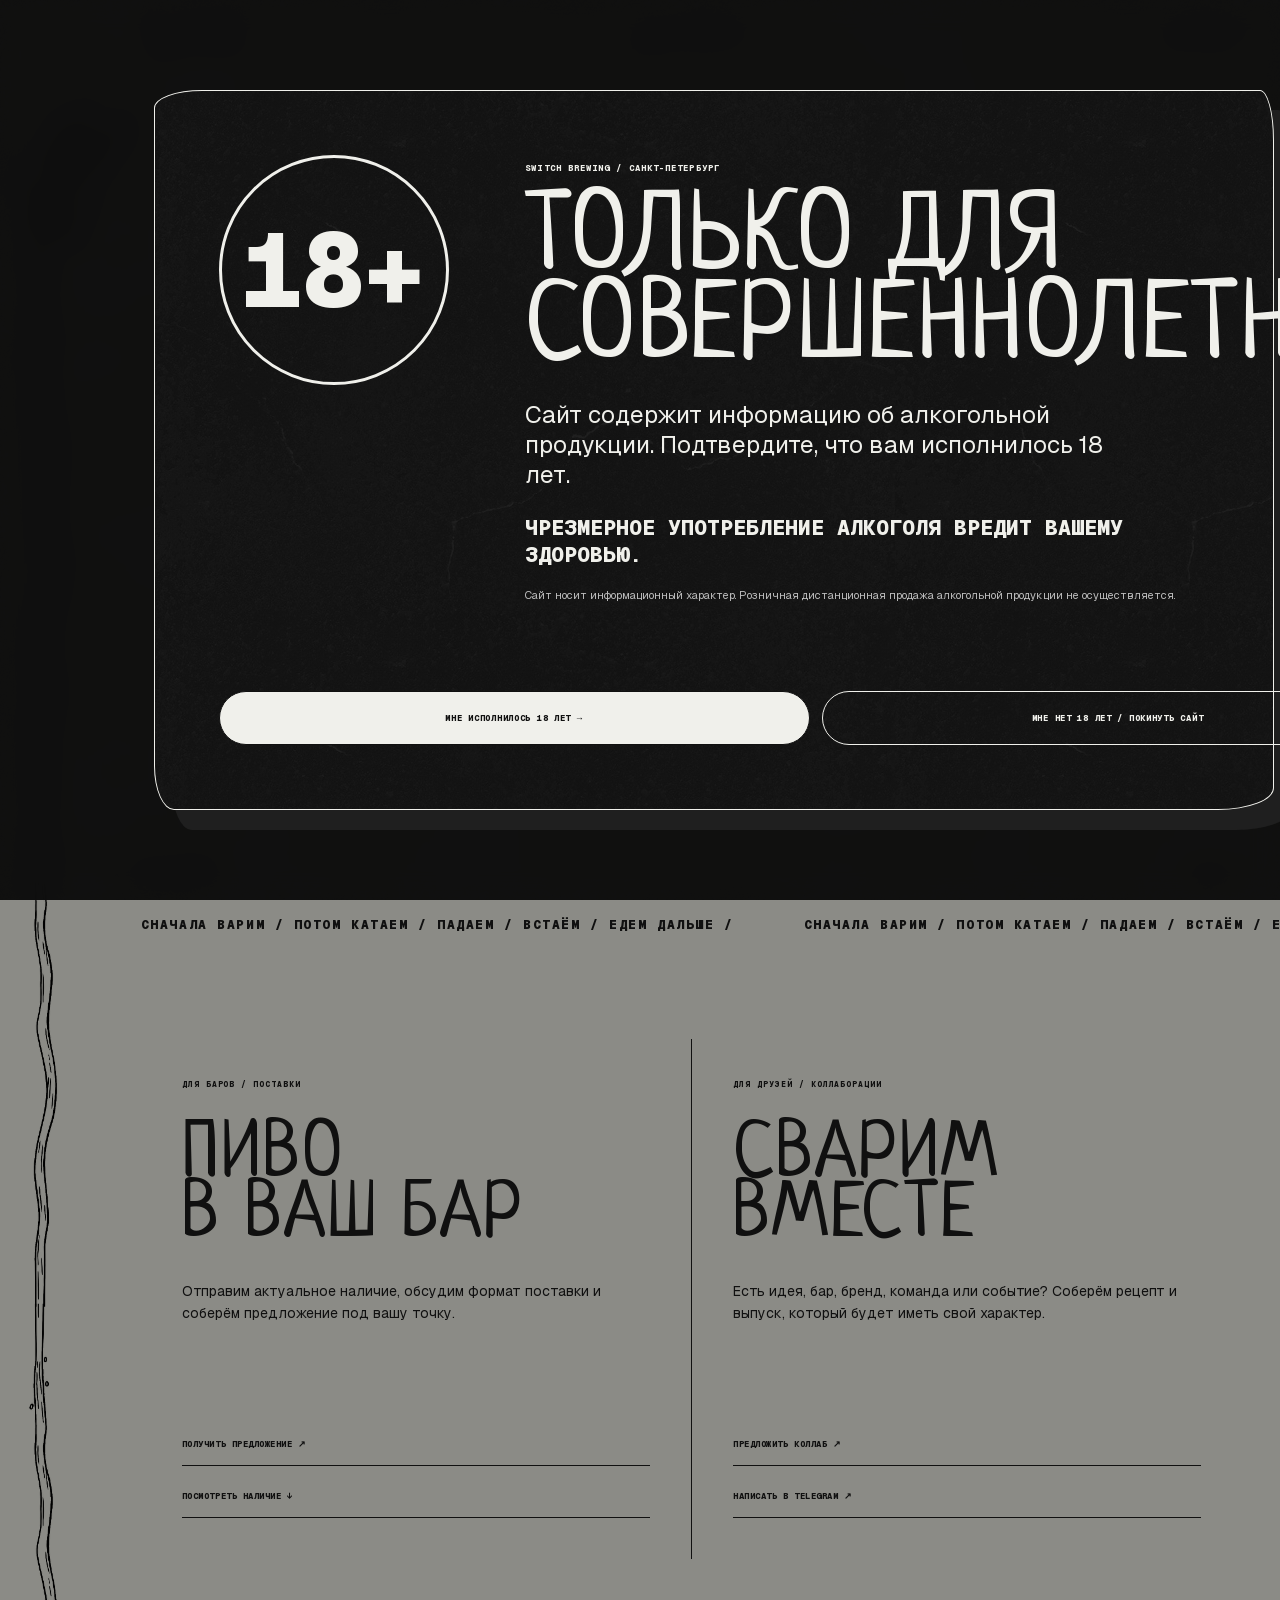
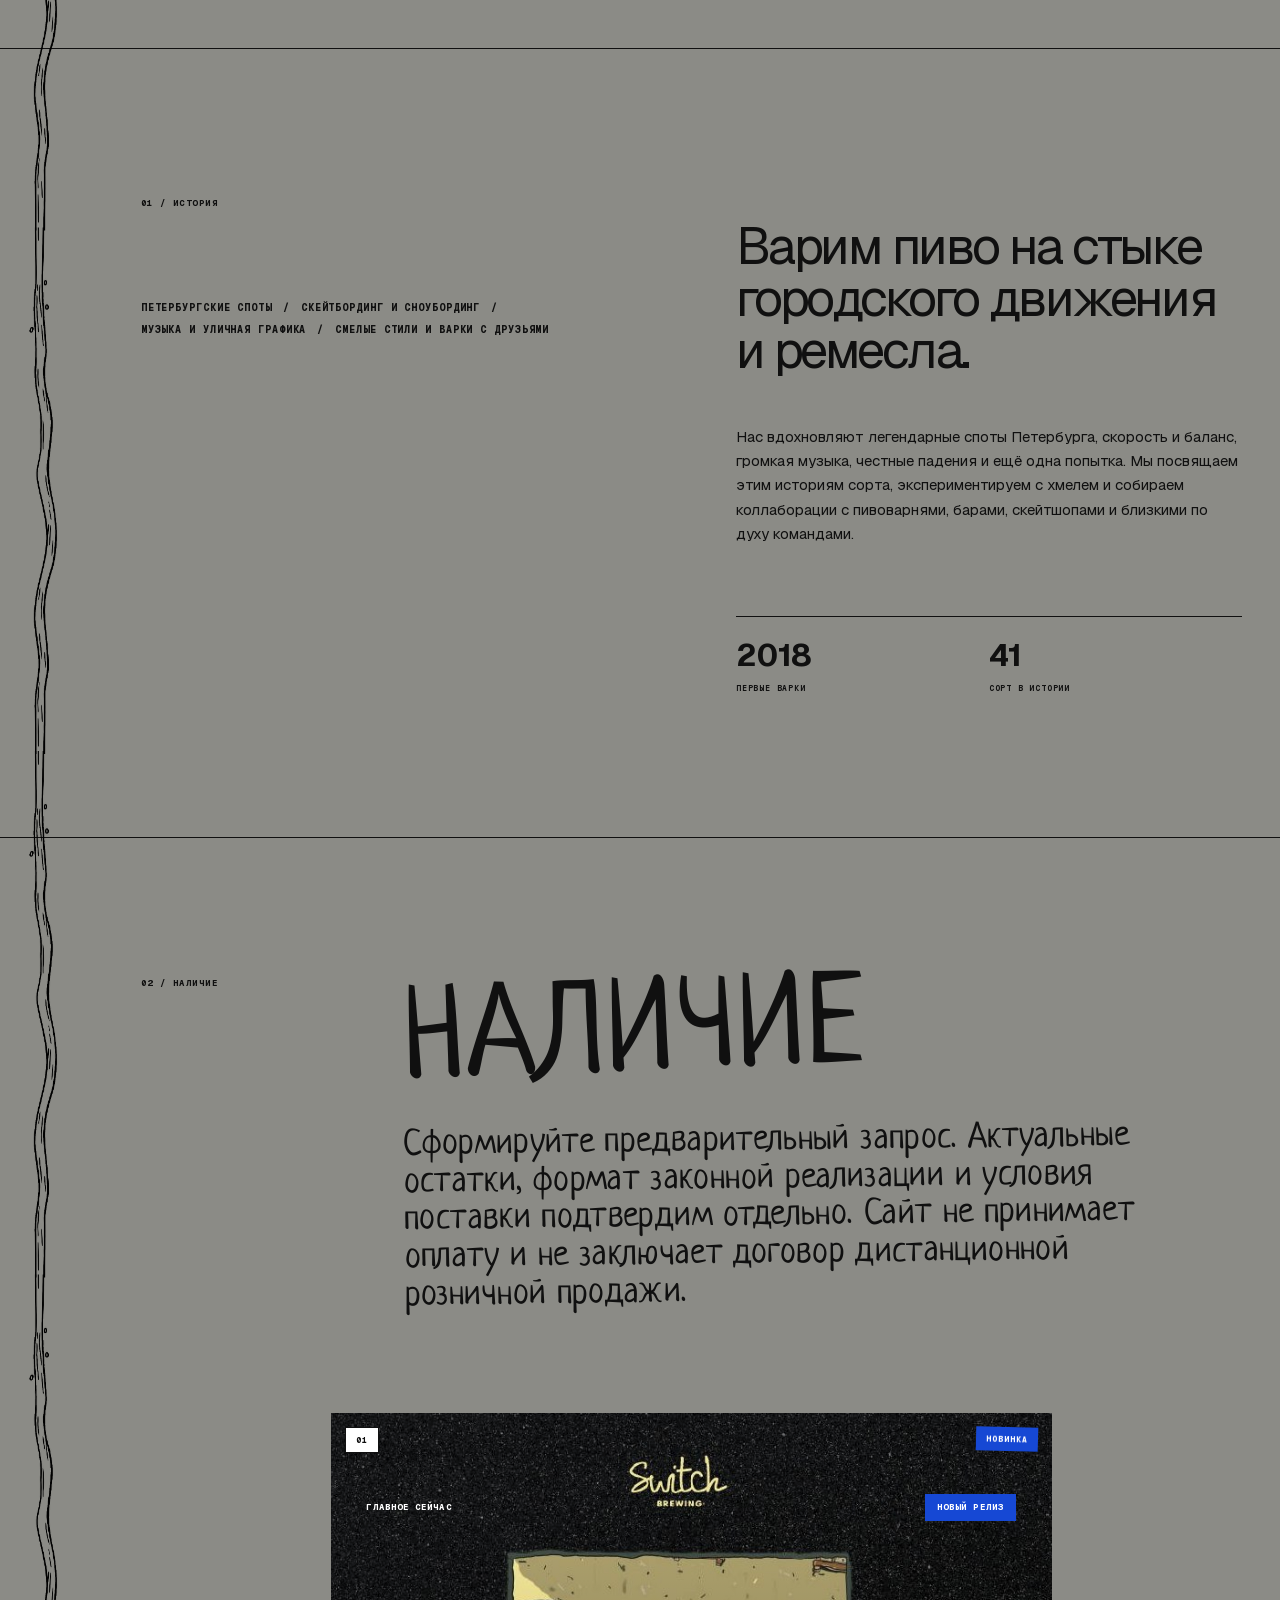
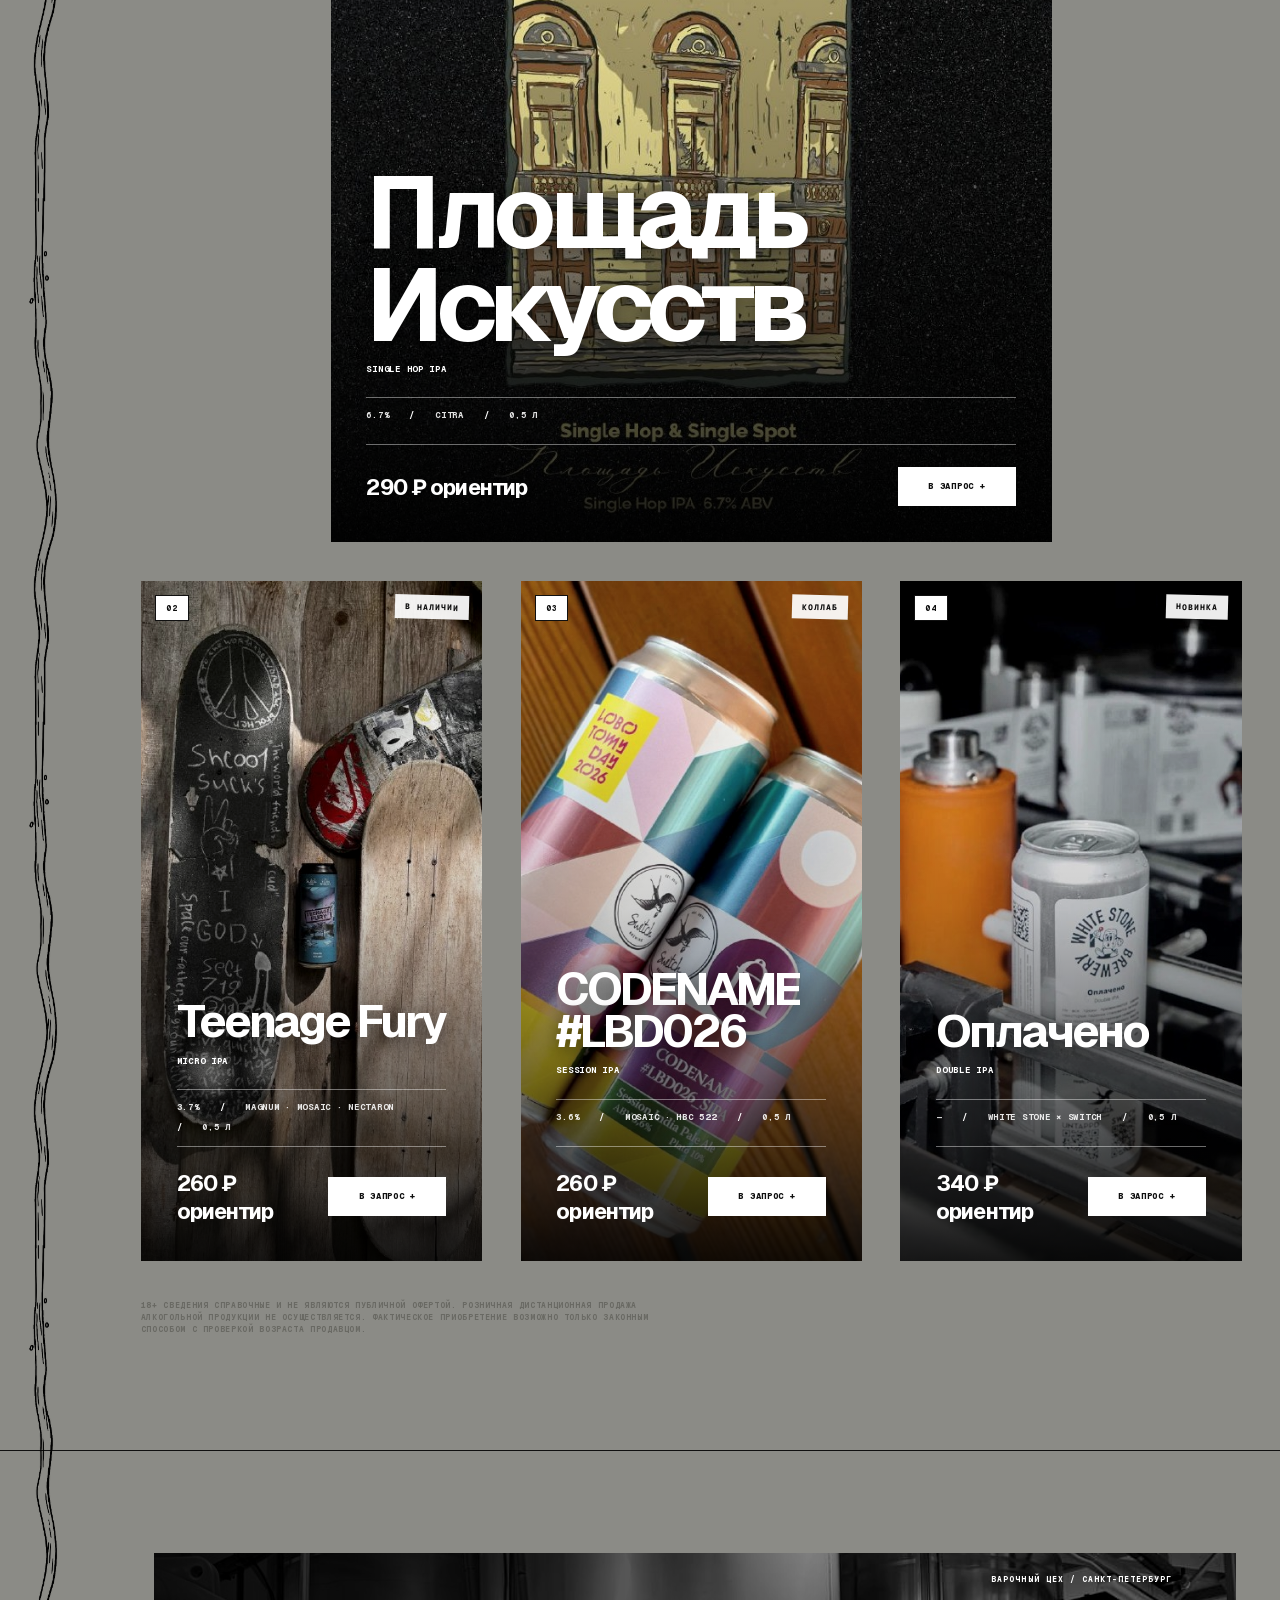
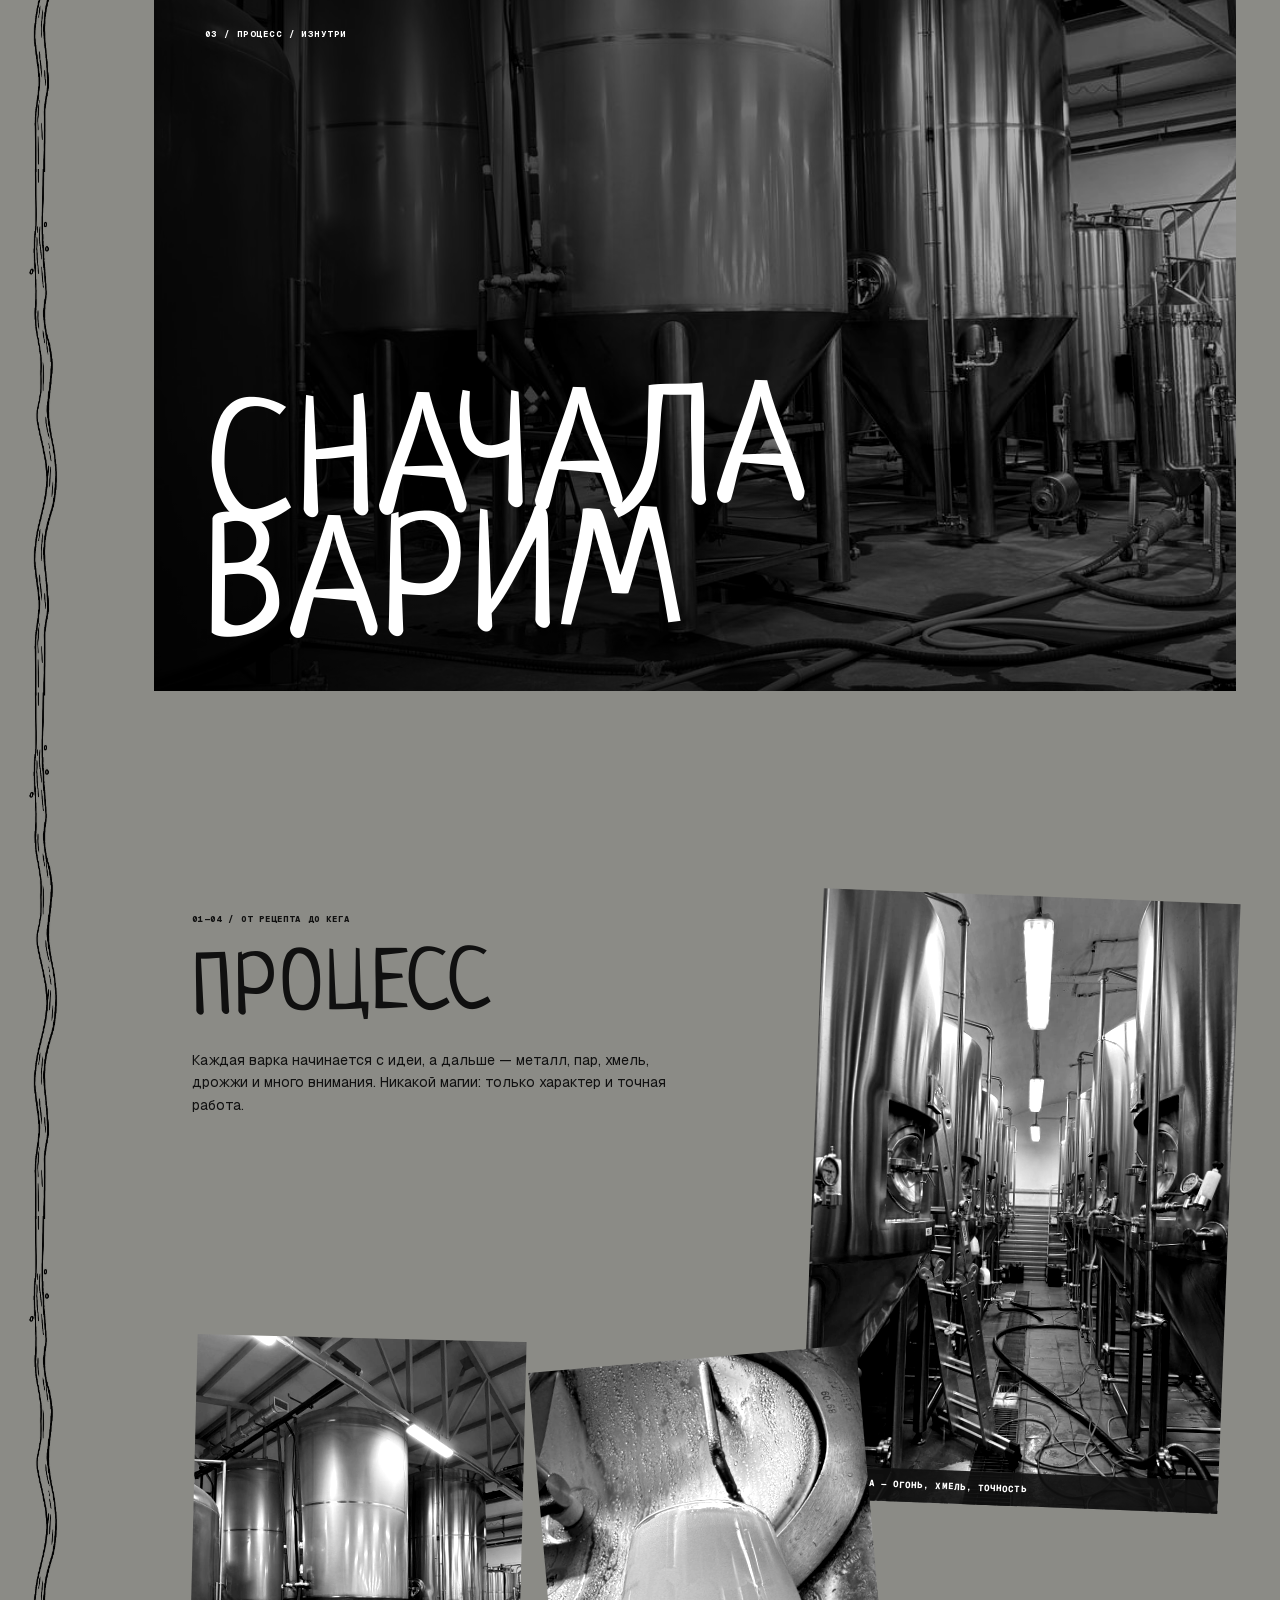
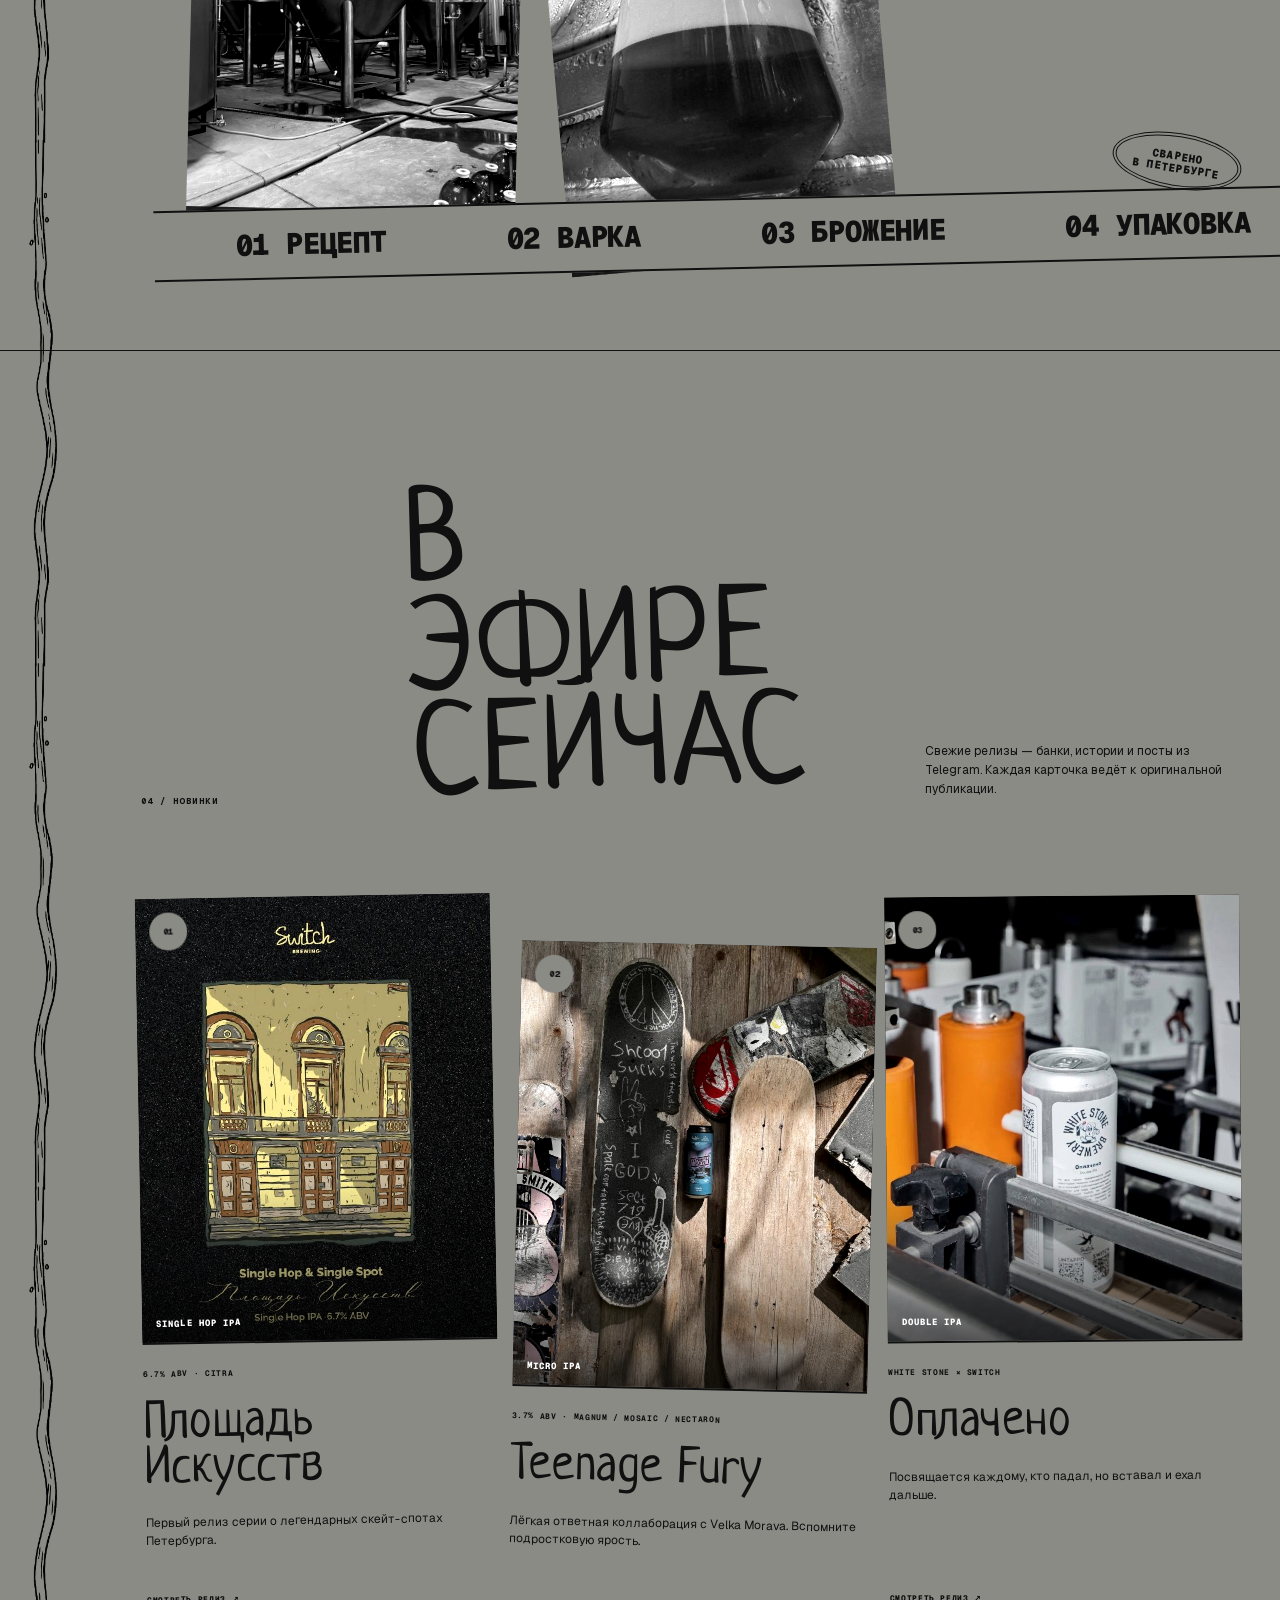
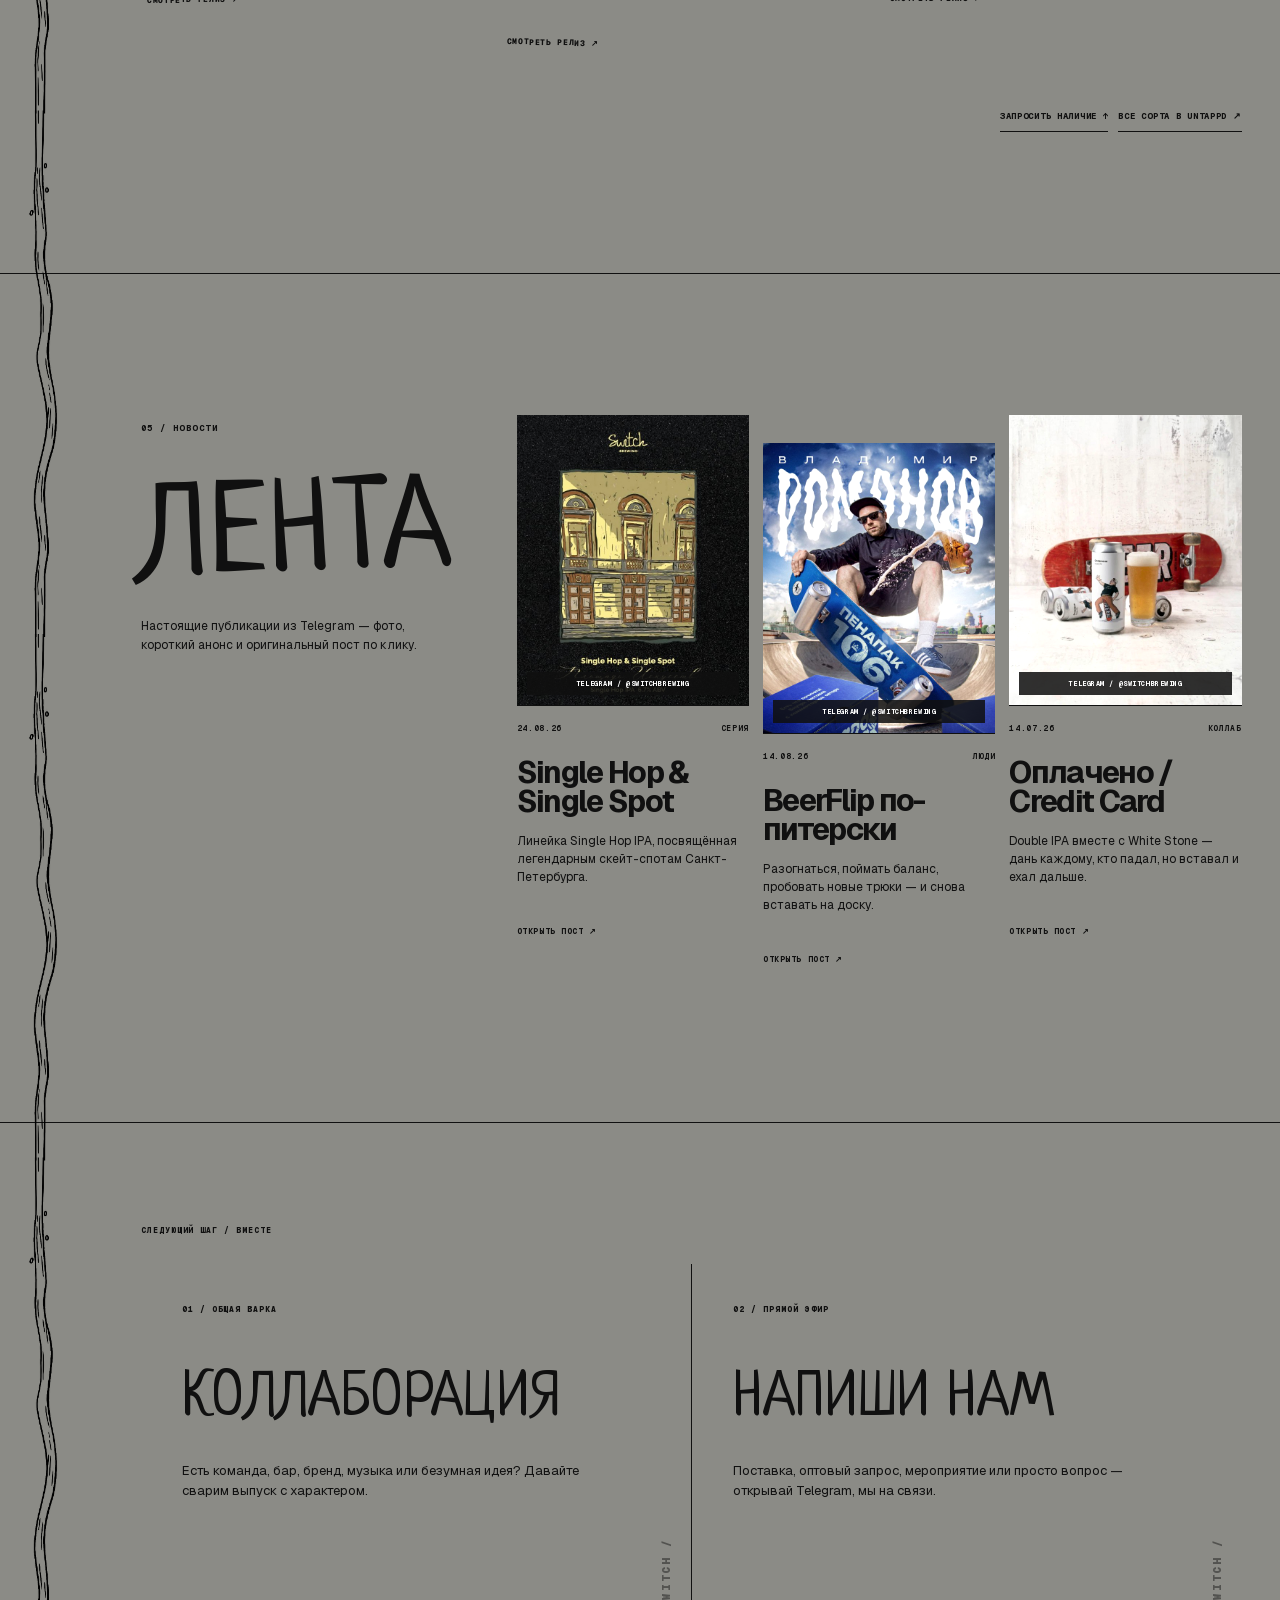
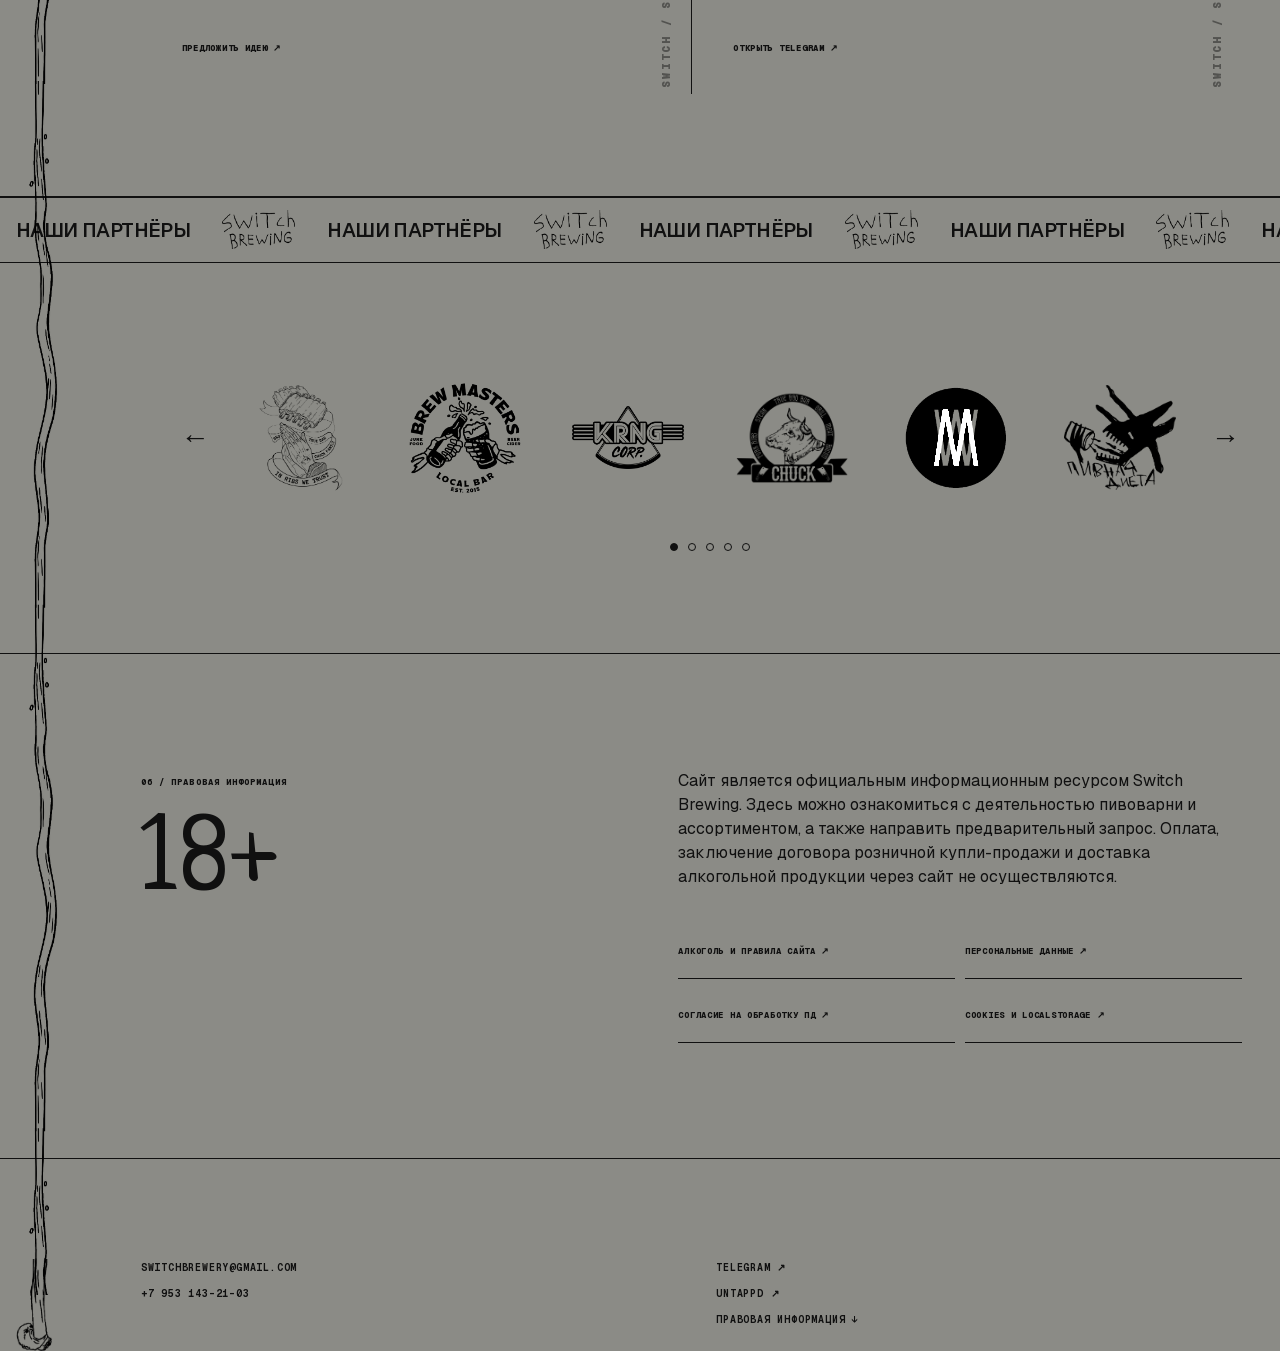
==== commit 672850e5: "Remove duplicate hero age badge" ====
--- a/index.html
+++ b/index.html
@@ -1 +1 @@
-<!DOCTYPE html><html lang="ru"><head><meta charSet="utf-8"/><meta name="viewport" content="width=device-width, initial-scale=1"/><link rel="preload" href="/_next/static/media/3e9c3ddc1ca35a53-s.p.03li~n9.4kdjm.woff2" as="font" crossorigin="" type="font/woff2"/><link rel="preload" href="/_next/static/media/797e433ab948586e-s.p.08e28id.o-okb.woff2" as="font" crossorigin="" type="font/woff2"/><link rel="preload" href="/_next/static/media/caa3a2e1cccd8315-s.p.09~u27dqhyhd6.woff2" as="font" crossorigin="" type="font/woff2"/><link rel="preload" as="image" href="/pivko-ricar-black.png"/><link rel="preload" as="image" href="/peacock-angel-top-transparent.png"/><link rel="preload" as="image" href="/peacock-stream-seamless-transparent.png"/><link rel="preload" as="image" href="/peacock-head-bottom-transparent.png"/><link rel="preload" as="image" href="/partner-marquee-switch.png"/><link rel="preload" as="image" href="/switch-logo.webp"/><link rel="preload" as="image" href="/ploshchad-iskusstv.jpg"/><link rel="preload" as="image" href="/teenage-fury.jpg"/><link rel="preload" as="image" href="/codename-lbd.jpg"/><link rel="preload" as="image" href="/oplacheno.jpg"/><link rel="stylesheet" href="/_next/static/chunks/0wg5.8-cpnbm2.css" data-precedence="next"/><link rel="preload" as="script" fetchPriority="low" href="/_next/static/chunks/17j.-vgt1s4k~.js"/><script src="/_next/static/chunks/12zh6p.crtg10.js" async=""></script><script src="/_next/static/chunks/0lmq5h3l.1c9l.js" async=""></script><script src="/_next/static/chunks/turbopack-13dyub5~cyhcn.js" async=""></script><script src="/_next/static/chunks/0eog50~01kpo8.js" async=""></script><script src="/_next/static/chunks/17f2ht9wo-phb.js" async=""></script><script src="/_next/static/chunks/0exiozkvcyx_a.js" async=""></script><link rel="preload" as="image" href="/brewery-new/brew-07.jpg"/><link rel="preload" as="image" href="/brewery-new/brew-06.jpg"/><link rel="preload" as="image" href="/brewery-new/brew-05.jpg"/><link rel="preload" as="image" href="/news/single-hop-telegram.jpg"/><link rel="preload" as="image" href="/news/beerflip-telegram.jpg"/><link rel="preload" as="image" href="/news/oplacheno-telegram.jpg"/><link rel="preload" as="image" href="/partners-ptichka/holy_ribs_logo_color.png"/><link rel="preload" as="image" href="/partners-ptichka/site_logo___1.png"/><link rel="preload" as="image" href="/partners-ptichka/krng.png"/><link rel="preload" as="image" href="/partners-ptichka/logggo-02.png"/><link rel="preload" as="image" href="/partners-ptichka/wm-01.png"/><link rel="preload" as="image" href="/partners-ptichka/pd.png"/><link rel="preload" as="image" href="/partners-ptichka/povod.png"/><link rel="preload" as="image" href="/partners-ptichka/spontan-01.png"/><link rel="preload" as="image" href="/partners-ptichka/fg.png"/><link rel="preload" as="image" href="/partners-ptichka/cwowbar.png"/><link rel="preload" as="image" href="/partners-ptichka/raccoon.png"/><link rel="preload" as="image" href="/partners-ptichka/1516-01.png"/><link rel="preload" as="image" href="/partners-ptichka/mrpinky.svg"/><link rel="preload" as="image" href="/partners-ptichka/staygold_logo___1.png"/><link rel="preload" as="image" href="/partners-ptichka/site_logo-02.png"/><link rel="preload" as="image" href="/partners-ptichka/site_logo-03.png"/><link rel="preload" as="image" href="/partners-ptichka/site_logo-04.png"/><link rel="preload" as="image" href="/partners-ptichka/site_logo-05.png"/><link rel="preload" as="image" href="/partners-ptichka/site_logo-06.png"/><link rel="preload" as="image" href="/partners-ptichka/site_logo-07.png"/><link rel="preload" as="image" href="/partners-ptichka/site_logo-08.png"/><link rel="preload" as="image" href="/partners-ptichka/site_logo-09.png"/><link rel="preload" as="image" href="/partners-ptichka/site_logo-10.png"/><link rel="preload" as="image" href="/partners-ptichka/site_logo-11.png"/><link rel="preload" as="image" href="/partners-ptichka/site_logo-12.png"/><link rel="preload" as="image" href="/partners-ptichka/site_logo-14.png"/><link rel="preload" as="image" href="/partners-ptichka/site_logo-13.png"/><meta name="next-size-adjust" content=""/><title>Switch Brewing — контрактная пивоварня из Санкт-Петербурга</title><meta name="description" content="Хмелевые релизы, коллаборации и честный крафт. Switch Brewing, Санкт-Петербург."/><meta property="og:title" content="Switch Brewing — контрактная пивоварня из Санкт-Петербурга"/><meta property="og:description" content="Пиво, музыка и скейтерская свобода. Search brew, skating crew."/><meta property="og:image" content="https://starrytsv1.github.io/og.png"/><meta name="twitter:card" content="summary_large_image"/><meta name="twitter:title" content="Switch Brewing — контрактная пивоварня из Санкт-Петербурга"/><meta name="twitter:description" content="Пиво, музыка и скейтерская свобода. Search brew, skating crew."/><meta name="twitter:image" content="https://starrytsv1.github.io/og.png"/><script src="/_next/static/chunks/03~yq9q893hmn.js" noModule=""></script></head><body class="geist_a71539c9-module__T19VSG__variable geist_mono_8d43a2aa-module__8Li5zG__variable neucha_d2f5653a-module__GsLDAq__variable antialiased"><div hidden=""><!--$--><!--/$--></div><main><div class="global-ricar-watermark" aria-hidden="true"><img src="/pivko-ricar-black.png" alt=""/></div><div class="peacock-rail" aria-hidden="true"><img class="peacock-top" src="/peacock-angel-top-transparent.png" alt=""/><div class="peacock-stream"><img src="/peacock-stream-seamless-transparent.png" alt=""/><img src="/peacock-stream-seamless-transparent.png" alt=""/><img src="/peacock-stream-seamless-transparent.png" alt=""/><img src="/peacock-stream-seamless-transparent.png" alt=""/><img src="/peacock-stream-seamless-transparent.png" alt=""/><img src="/peacock-stream-seamless-transparent.png" alt=""/><img src="/peacock-stream-seamless-transparent.png" alt=""/><img src="/peacock-stream-seamless-transparent.png" alt=""/><img src="/peacock-stream-seamless-transparent.png" alt=""/><img src="/peacock-stream-seamless-transparent.png" alt=""/><img src="/peacock-stream-seamless-transparent.png" alt=""/><img src="/peacock-stream-seamless-transparent.png" alt=""/><img src="/peacock-stream-seamless-transparent.png" alt=""/><img src="/peacock-stream-seamless-transparent.png" alt=""/><img src="/peacock-stream-seamless-transparent.png" alt=""/><img src="/peacock-stream-seamless-transparent.png" alt=""/><img src="/peacock-stream-seamless-transparent.png" alt=""/><img src="/peacock-stream-seamless-transparent.png" alt=""/><img src="/peacock-stream-seamless-transparent.png" alt=""/><img src="/peacock-stream-seamless-transparent.png" alt=""/><img src="/peacock-stream-seamless-transparent.png" alt=""/><img src="/peacock-stream-seamless-transparent.png" alt=""/><img src="/peacock-stream-seamless-transparent.png" alt=""/><img src="/peacock-stream-seamless-transparent.png" alt=""/><img src="/peacock-stream-seamless-transparent.png" alt=""/><img src="/peacock-stream-seamless-transparent.png" alt=""/><img src="/peacock-stream-seamless-transparent.png" alt=""/><img src="/peacock-stream-seamless-transparent.png" alt=""/></div><img class="peacock-bottom" src="/peacock-head-bottom-transparent.png" alt=""/></div><header class="header"><a class="mini-logo" href="#top" aria-label="Switch Brewing — наверх"><img src="/partner-marquee-switch.png" alt="Switch Brewing"/></a><div>Санкт-Петербург</div><a href="https://t.me/switchbrewing" target="_blank" rel="noreferrer">Telegram ↗</a></header><section class="home" id="top"><div class="age">18+</div><div class="hero-logo"><img src="/switch-logo.webp" alt="Switch Brewing"/></div><p class="hero-statement">Switch Brewing — петербургская пивоварня о пиве, музыке и свободе движения. Поддерживаем скейтбординг, сноубординг и тех, кто падает, встаёт и едет дальше.</p><nav class="home-nav" aria-label="Разделы сайта"><a href="#history"><span>01</span>История</a><a href="#stock"><span>02</span>Наличие / запросить поставку</a><a href="#new"><span>04</span>Новинки</a></nav><div class="home-bottom"><span>Пиво · музыка · скейтбординг</span><span>Scroll ↓</span></div></section><div class="runline" aria-hidden="true"><div><span>СНАЧАЛА ВАРИМ / ПОТОМ КАТАЕМ / ПАДАЕМ / ВСТАЁМ / ЕДЕМ ДАЛЬШЕ /</span><span>СНАЧАЛА ВАРИМ / ПОТОМ КАТАЕМ / ПАДАЕМ / ВСТАЁМ / ЕДЕМ ДАЛЬШЕ /</span></div></div><section class="action-hub" aria-label="Форматы сотрудничества"><article class="action-card action-card--bar"><span>Для баров / Поставки</span><div><h2>ПИВО<br/>В ВАШ БАР</h2><p>Отправим актуальное наличие, обсудим формат поставки и соберём предложение под вашу точку.</p></div><div class="cta-actions"><a href="mailto:switchbrewery@gmail.com?subject=Поставка%20пива%20Switch%20Brewing">Получить предложение ↗</a><a href="#stock">Посмотреть наличие ↓</a></div></article><article class="action-card action-card--collab"><span>Для друзей / Коллаборации</span><div><h2>СВАРИМ<br/>ВМЕСТЕ</h2><p>Есть идея, бар, бренд, команда или событие? Соберём рецепт и выпуск, который будет иметь свой характер.</p></div><div class="cta-actions"><a href="mailto:switchbrewery@gmail.com?subject=Коллаборация%20со%20Switch%20Brewing">Предложить коллаб ↗</a><a href="https://t.me/switchbrewing" target="_blank" rel="noreferrer">Написать в Telegram ↗</a></div></article></section><section class="history" id="history"><div class="section-title"><span>01 / История</span><div class="history-pulse"><span>Петербургские споты</span><span>Скейтбординг и сноубординг</span><span>Музыка и уличная графика</span><span>Смелые стили и варки с друзьями</span></div></div><div class="history-copy"><p class="big">Варим пиво на стыке городского движения и ремесла.</p><p>Нас вдохновляют легендарные споты Петербурга, скорость и баланс, громкая музыка, честные падения и ещё одна попытка. Мы посвящаем этим историям сорта, экспериментируем с хмелем и собираем коллаборации с пивоварнями, барами, скейтшопами и близкими по духу командами.</p><div class="history-years"><div><strong>2018</strong><span>первые варки</span></div><div><strong>41</strong><span>сорт в истории</span></div></div></div></section><section class="stock" id="stock"><div class="section-title"><span>02 / Наличие</span><div class="stock-heading"><h2>НАЛИЧИЕ</h2><p>Сформируйте предварительный запрос. Актуальные остатки, формат законной реализации и условия поставки подтвердим отдельно. Сайт не принимает оплату и не заключает договор дистанционной розничной продажи.</p></div></div><div class="stock-list"><article class="beer-card beer-card--featured"><div class="beer-photo"><img src="/ploshchad-iskusstv.jpg" alt="Этикетка пива Площадь Искусств"/><span class="beer-index">0<!-- -->1</span><span class="beer-status">Новинка</span></div><div class="beer-card-body"><div class="beer-featured-kicker"><span>Главное сейчас</span><b>Новый релиз</b></div><div class="beer-name"><h3>Площадь Искусств</h3><span>Single Hop IPA</span></div><div class="beer-meta"><span>6.7%</span><span>Citra</span><span>0,5 л</span></div><div class="beer-buy"><strong>290<!-- --> ₽ ориентир</strong><button class="add">В запрос +</button></div></div></article><article class="beer-card"><div class="beer-photo"><img src="/teenage-fury.jpg" alt="Банка Teenage Fury среди скейтбордов"/><span class="beer-index">0<!-- -->2</span><span class="beer-status">В наличии</span></div><div class="beer-card-body"><div class="beer-name"><h3>Teenage Fury</h3><span>Micro IPA</span></div><div class="beer-meta"><span>3.7%</span><span>Magnum · Mosaic · Nectaron</span><span>0,5 л</span></div><div class="beer-buy"><strong>260<!-- --> ₽ ориентир</strong><button class="add">В запрос +</button></div></div></article><article class="beer-card"><div class="beer-photo"><img src="/codename-lbd.jpg" alt="Банки CODENAME LBD026"/><span class="beer-index">0<!-- -->3</span><span class="beer-status">Коллаб</span></div><div class="beer-card-body"><div class="beer-name"><h3>CODENAME #LBD026</h3><span>Session IPA</span></div><div class="beer-meta"><span>3.6%</span><span>Mosaic · HBC 522</span><span>0,5 л</span></div><div class="beer-buy"><strong>260<!-- --> ₽ ориентир</strong><button class="add">В запрос +</button></div></div></article><article class="beer-card"><div class="beer-photo"><img src="/oplacheno.jpg" alt="Банка Double IPA Оплачено на линии розлива"/><span class="beer-index">0<!-- -->4</span><span class="beer-status">Новинка</span></div><div class="beer-card-body"><div class="beer-name"><h3>Оплачено</h3><span>Double IPA</span></div><div class="beer-meta"><span>—</span><span>White Stone × Switch</span><span>0,5 л</span></div><div class="beer-buy"><strong>340<!-- --> ₽ ориентир</strong><button class="add">В запрос +</button></div></div></article></div><div class="stock-note"><b>18+</b> Сведения справочные и не являются публичной офертой. Розничная дистанционная продажа алкогольной продукции не осуществляется. Фактическое приобретение возможно только законным способом с проверкой возраста продавцом.</div></section><section class="brewery" id="process"><div class="brewery-frame"><div class="brewery-visual"><img src="/brewery-new/brew-07.jpg" alt="Большие танки и трубы пивоваренного производства"/><div class="brewery-overlay"><span>03 / Процесс / Изнутри</span><h2>СНАЧАЛА<br/>ВАРИМ</h2></div></div></div><div class="brewery-zine"><div class="process-copy"><span>01—04 / от рецепта до кега</span><h3>ПРОЦЕСС</h3><p>Каждая варка начинается с идеи, а дальше — металл, пар, хмель, дрожжи и много внимания. Никакой магии: только характер и точная работа.</p></div><figure class="brew-shot brew-shot--tanks"><img src="/brewery-new/brew-06.jpg" alt="Ряд варочных танков Switch Brewing"/><figcaption>02 / Варка — огонь, хмель, точность</figcaption></figure><figure class="brew-shot brew-shot--sample"><img src="/brewery-new/brew-05.jpg" alt="Свежий образец пива у танка"/><figcaption>03 / Брожение — даём пиву время</figcaption></figure><figure class="brew-shot brew-shot--floor"><img src="/brewery-new/brew-07.jpg" alt="Цех с баками и трубами"/><figcaption>Цех / баки / трубы / рабочий беспорядок</figcaption></figure><div class="process-tape" aria-hidden="true"><span>01 РЕЦЕПТ</span><span>02 ВАРКА</span><span>03 БРОЖЕНИЕ</span><span>04 УПАКОВКА</span></div><div class="process-stamp">СВАРЕНО<br/>В ПЕТЕРБУРГЕ</div></div></section><section class="on-air" id="new"><div class="section-title"><span>04 / Новинки</span><h2>В ЭФИРЕ<br/>СЕЙЧАС</h2><p>Свежие релизы — банки, истории и посты из Telegram. Каждая карточка ведёт к оригинальной публикации.</p></div><div class="release-stage"><a class="release-card" href="https://t.me/switchbrewing/231" target="_blank" rel="noreferrer"><div class="release-photo"><img src="/ploshchad-iskusstv.jpg" alt="Пиво Площадь Искусств"/><span>01</span><b>Single Hop IPA</b></div><div class="release-card-copy"><span>6.7% ABV · Citra</span><h3>Площадь Искусств</h3><p>Первый релиз серии о легендарных скейт-спотах Петербурга.</p><strong>Смотреть релиз ↗</strong></div></a><a class="release-card" href="https://t.me/switchbrewing/215" target="_blank" rel="noreferrer"><div class="release-photo"><img src="/teenage-fury.jpg" alt="Пиво Teenage Fury среди скейтбордов"/><span>02</span><b>Micro IPA</b></div><div class="release-card-copy"><span>3.7% ABV · Magnum / Mosaic / Nectaron</span><h3>Teenage Fury</h3><p>Лёгкая ответная коллаборация с Velka Morava. Вспомните подростковую ярость.</p><strong>Смотреть релиз ↗</strong></div></a><a class="release-card" href="https://t.me/switchbrewing/229" target="_blank" rel="noreferrer"><div class="release-photo"><img src="/oplacheno.jpg" alt="Пиво Оплачено от Switch Brewing и White Stone"/><span>03</span><b>Double IPA</b></div><div class="release-card-copy"><span>White Stone × Switch</span><h3>Оплачено</h3><p>Посвящается каждому, кто падал, но вставал и ехал дальше.</p><strong>Смотреть релиз ↗</strong></div></a></div><div class="release-actions"><a href="#stock">Запросить наличие ↑</a><a href="https://untappd.com/SwitchBrewing/beer" target="_blank" rel="noreferrer">Все сорта в Untappd ↗</a></div></section><section class="feed"><div class="section-title"><span>05 / Новости</span><h2>ЛЕНТА</h2><p>Настоящие публикации из Telegram — фото, короткий анонс и оригинальный пост по клику.</p></div><div class="feed-list"><a class="feed-card" href="https://t.me/switchbrewing/231" target="_blank" rel="noreferrer"><div class="feed-photo"><img src="/news/single-hop-telegram.jpg" alt="Пост Switch Brewing о пиве Площадь Искусств"/><span>Telegram / @switchbrewing</span></div><div class="feed-card-body"><div class="feed-meta"><span>24.08.26</span><span>Серия</span></div><h3>Single Hop &amp; Single Spot</h3><p>Линейка Single Hop IPA, посвящённая легендарным скейт-спотам Санкт-Петербурга.</p><b>Открыть пост ↗</b></div></a><a class="feed-card" href="https://t.me/switchbrewing/230" target="_blank" rel="noreferrer"><div class="feed-photo"><img src="/news/beerflip-telegram.jpg" alt="Владимир Романов со скейтбордом и пивом Switch Brewing"/><span>Telegram / @switchbrewing</span></div><div class="feed-card-body"><div class="feed-meta"><span>14.08.26</span><span>Люди</span></div><h3>BeerFlip по-питерски</h3><p>Разогнаться, поймать баланс, пробовать новые трюки — и снова вставать на доску.</p><b>Открыть пост ↗</b></div></a><a class="feed-card" href="https://t.me/switchbrewing/221" target="_blank" rel="noreferrer"><div class="feed-photo"><img src="/news/oplacheno-telegram.jpg" alt="Пиво Оплачено рядом со скейтбордом"/><span>Telegram / @switchbrewing</span></div><div class="feed-card-body"><div class="feed-meta"><span>14.07.26</span><span>Коллаб</span></div><h3>Оплачено / Credit Card</h3><p>Double IPA вместе с White Stone — дань каждому, кто падал, но вставал и ехал дальше.</p><b>Открыть пост ↗</b></div></a></div></section><section class="contact-windows" aria-label="Связаться со Switch Brewing"><span>Следующий шаг / Вместе</span><div class="contact-grid"><a class="contact-window contact-window--collab" href="mailto:switchbrewery@gmail.com?subject=Коллаборация%20со%20Switch%20Brewing"><i>01 / Общая варка</i><h2>КОЛЛАБОРАЦИЯ</h2><p>Есть команда, бар, бренд, музыка или безумная идея? Давайте сварим выпуск с характером.</p><b>Предложить идею ↗</b></a><a class="contact-window contact-window--talk" href="https://t.me/switchbrewing" target="_blank" rel="noreferrer"><i>02 / Прямой эфир</i><h2>НАПИШИ НАМ</h2><p>Поставка, оптовый запрос, мероприятие или просто вопрос — открывай Telegram, мы на связи.</p><b>Открыть Telegram ↗</b></a></div></section><section class="partners" id="partners"><div class="partner-marquee" aria-hidden="true"><div><span>Наши партнёры<img src="/partner-marquee-switch.png" alt=""/></span><span>Наши партнёры<img src="/partner-marquee-switch.png" alt=""/></span><span>Наши партнёры<img src="/partner-marquee-switch.png" alt=""/></span><span>Наши партнёры<img src="/partner-marquee-switch.png" alt=""/></span><span>Наши партнёры<img src="/partner-marquee-switch.png" alt=""/></span><span>Наши партнёры<img src="/partner-marquee-switch.png" alt=""/></span><span>Наши партнёры<img src="/partner-marquee-switch.png" alt=""/></span><span>Наши партнёры<img src="/partner-marquee-switch.png" alt=""/></span><span>Наши партнёры<img src="/partner-marquee-switch.png" alt=""/></span></div></div><div class="partner-carousel" aria-label="Наши партнёры"><button class="partner-arrow partner-prev" type="button" aria-label="Предыдущие партнёры">←</button><div class="partner-viewport"><div class="partner-track" style="transform:translateX(-0%)"><div class="partner-slide"><a class="partner-logo" href="https://chuck-family.ru/holy-ribs" target="_blank" rel="noreferrer" aria-label="Holy Ribs"><img src="/partners-ptichka/holy_ribs_logo_color.png" alt="Holy Ribs"/></a><a class="partner-logo" href="https://vk.com/brewmstrs" target="_blank" rel="noreferrer" aria-label="Brewmasters"><img src="/partners-ptichka/site_logo___1.png" alt="Brewmasters"/></a><a class="partner-logo" href="https://chuck-family.ru/krang-pizza" target="_blank" rel="noreferrer" aria-label="Krang Pizza"><img src="/partners-ptichka/krng.png" alt="Krang Pizza"/></a><a class="partner-logo" href="https://chuck-family.ru/misteria-chuck" target="_blank" rel="noreferrer" aria-label="Мистерия Chuck"><img src="/partners-ptichka/logggo-02.png" alt="Мистерия Chuck"/></a><a class="partner-logo" href="https://wmrecordstore.ru/" target="_blank" rel="noreferrer" aria-label="Washing Machine"><img src="/partners-ptichka/wm-01.png" alt="Washing Machine"/></a><a class="partner-logo" href="https://vk.com/beerdietspb" target="_blank" rel="noreferrer" aria-label="Пивная диета"><img src="/partners-ptichka/pd.png" alt="Пивная диета"/></a></div><div class="partner-slide"><div class="partner-logo"><img src="/partners-ptichka/povod.png" alt="Повод"/></div><div class="partner-logo"><img src="/partners-ptichka/spontan-01.png" alt="Спонтан"/></div><a class="partner-logo" href="https://fillingood.ru/" target="_blank" rel="noreferrer" aria-label="FillinGood"><img src="/partners-ptichka/fg.png" alt="FillinGood"/></a><a class="partner-logo" href="https://vk.com/crowbarspb" target="_blank" rel="noreferrer" aria-label="Crowbar"><img src="/partners-ptichka/cwowbar.png" alt="Crowbar"/></a><a class="partner-logo" href="https://www.raccoonbrewing.co/" target="_blank" rel="noreferrer" aria-label="Raccoon Brewing"><img src="/partners-ptichka/raccoon.png" alt="Raccoon Brewing"/></a><a class="partner-logo" href="https://vk.com/beerboutique1516" target="_blank" rel="noreferrer" aria-label="15/16"><img src="/partners-ptichka/1516-01.png" alt="15/16"/></a></div><div class="partner-slide"><a class="partner-logo" href="https://mrpinky.ru/" target="_blank" rel="noreferrer" aria-label="Mr Pinky"><img src="/partners-ptichka/mrpinky.svg" alt="Mr Pinky"/></a><a class="partner-logo" href="https://staygold.one/" target="_blank" rel="noreferrer" aria-label="Stay Gold"><img src="/partners-ptichka/staygold_logo___1.png" alt="Stay Gold"/></a><a class="partner-logo" href="https://underdog-moscow.ru/" target="_blank" rel="noreferrer" aria-label="Underdog"><img src="/partners-ptichka/site_logo-02.png" alt="Underdog"/></a><a class="partner-logo" href="https://escapist.moscow/" target="_blank" rel="noreferrer" aria-label="Escapist"><img src="/partners-ptichka/site_logo-03.png" alt="Escapist"/></a><a class="partner-logo" href="https://wbtraditions.ru/" target="_blank" rel="noreferrer" aria-label="W&amp;B Traditions"><img src="/partners-ptichka/site_logo-04.png" alt="W&amp;B Traditions"/></a><a class="partner-logo" href="https://vk.com/sosnaandlipa" target="_blank" rel="noreferrer" aria-label="Сосна и Липа"><img src="/partners-ptichka/site_logo-05.png" alt="Сосна и Липа"/></a></div><div class="partner-slide"><div class="partner-logo"><img src="/partners-ptichka/site_logo-06.png" alt="Столовая"/></div><div class="partner-logo"><img src="/partners-ptichka/site_logo-07.png" alt="Craft Republic"/></div><a class="partner-logo" href="https://mastsclub.ru/" target="_blank" rel="noreferrer" aria-label="Masts"><img src="/partners-ptichka/site_logo-08.png" alt="Masts"/></a><a class="partner-logo" href="https://coffee-racer.ru/" target="_blank" rel="noreferrer" aria-label="Coffee Racer"><img src="/partners-ptichka/site_logo-09.png" alt="Coffee Racer"/></a><a class="partner-logo" href="https://bomu.jp/" target="_blank" rel="noreferrer" aria-label="BOMU"><img src="/partners-ptichka/site_logo-10.png" alt="BOMU"/></a><div class="partner-logo"><img src="/partners-ptichka/site_logo-11.png" alt="Kiks"/></div></div><div class="partner-slide"><a class="partner-logo" href="https://t.me/losers_k21" target="_blank" rel="noreferrer" aria-label="Бильярдная «Лузеры»"><img src="/partners-ptichka/site_logo-12.png" alt="Бильярдная «Лузеры»"/></a><div class="partner-logo"><img src="/partners-ptichka/site_logo-14.png" alt="Putch"/></div><a class="partner-logo" href="https://vk.com/tottiworksucks" target="_blank" rel="noreferrer" aria-label="Totti Works Sucks"><img src="/partners-ptichka/site_logo-13.png" alt="Totti Works Sucks"/></a></div></div></div><button class="partner-arrow partner-next" type="button" aria-label="Следующие партнёры">→</button></div><div class="partner-dots" aria-label="Страницы партнёров"><button type="button" class="active" aria-label="Перейти к группе 1" aria-current="true"></button><button type="button" class="" aria-label="Перейти к группе 2"></button><button type="button" class="" aria-label="Перейти к группе 3"></button><button type="button" class="" aria-label="Перейти к группе 4"></button><button type="button" class="" aria-label="Перейти к группе 5"></button></div></section><div class="age-gate" role="dialog" aria-modal="true" aria-labelledby="age-gate-title"><div class="age-gate-card"><div class="age-gate-mark">18+</div><div class="age-gate-copy"><span>Switch Brewing / Санкт-Петербург</span><h1 id="age-gate-title">ТОЛЬКО ДЛЯ<br/>СОВЕРШЕННОЛЕТНИХ</h1><p>Сайт содержит информацию об алкогольной продукции. Подтвердите, что вам исполнилось 18 лет.</p><strong>Чрезмерное употребление алкоголя вредит вашему здоровью.</strong><small>Сайт носит информационный характер. Розничная дистанционная продажа алкогольной продукции не осуществляется.</small></div><div class="age-gate-actions"><button type="button">Мне исполнилось 18 лет →</button><button type="button">Мне нет 18 лет / покинуть сайт</button></div></div></div><section class="legal-summary" id="legal" aria-labelledby="legal-title"><div><span>06 / Правовая информация</span><h2 id="legal-title">18+</h2></div><div class="legal-summary-copy"><p>Сайт является официальным информационным ресурсом Switch Brewing. Здесь можно ознакомиться с деятельностью пивоварни и ассортиментом, а также направить предварительный запрос. Оплата, заключение договора розничной купли-продажи и доставка алкогольной продукции через сайт не осуществляются.</p><div class="legal-links"><button type="button">Алкоголь и правила сайта ↗</button><button type="button">Персональные данные ↗</button><button type="button">Согласие на обработку ПД ↗</button><button type="button">Cookies и localStorage ↗</button></div></div></section><footer><div><a href="mailto:switchbrewery@gmail.com">switchbrewery@gmail.com</a><a href="tel:+79531432103">+7 953 143-21-03</a></div><div><a href="https://t.me/switchbrewing" target="_blank" rel="noreferrer">Telegram ↗</a><a href="https://untappd.com/SwitchBrewing/beer" target="_blank" rel="noreferrer">Untappd ↗</a><a href="#legal">Правовая информация ↓</a></div></footer></main><!--$--><!--/$--><script src="/_next/static/chunks/17j.-vgt1s4k~.js" id="_R_" async=""></script><script>(self.__next_f=self.__next_f||[]).push([0])</script><script>self.__next_f.push([1,"1:\"$Sreact.fragment\"\n2:I[39011,[\"/_next/static/chunks/0eog50~01kpo8.js\",\"/_next/static/chunks/17f2ht9wo-phb.js\"],\"default\"]\n3:I[37771,[\"/_next/static/chunks/0eog50~01kpo8.js\",\"/_next/static/chunks/17f2ht9wo-phb.js\"],\"default\"]\n4:I[10227,[\"/_next/static/chunks/0eog50~01kpo8.js\",\"/_next/static/chunks/17f2ht9wo-phb.js\"],\"ClientPageRoot\"]\n5:I[31713,[\"/_next/static/chunks/0eog50~01kpo8.js\",\"/_next/static/chunks/17f2ht9wo-phb.js\",\"/_next/static/chunks/0exiozkvcyx_a.js\"],\"default\"]\n8:I[6391,[\"/_next/static/chunks/0eog50~01kpo8.js\",\"/_next/static/chunks/17f2ht9wo-phb.js\"],\"OutletBoundary\"]\n9:\"$Sreact.suspense\"\nb:I[6391,[\"/_next/static/chunks/0eog50~01kpo8.js\",\"/_next/static/chunks/17f2ht9wo-phb.js\"],\"ViewportBoundary\"]\nd:I[6391,[\"/_next/static/chunks/0eog50~01kpo8.js\",\"/_next/static/chunks/17f2ht9wo-phb.js\"],\"MetadataBoundary\"]\nf:I[65857,[\"/_next/static/chunks/0eog50~01kpo8.js\",\"/_next/static/chunks/17f2ht9wo-phb.js\"],\"default\",1]\n:HL[\"/_next/static/chunks/0wg5.8-cpnbm2.css\",\"style\"]\n:HL[\"/_next/static/media/3e9c3ddc1ca35a53-s.p.03li~n9.4kdjm.woff2\",\"font\",{\"crossOrigin\":\"\",\"type\":\"font/woff2\"}]\n:HL[\"/_next/static/media/797e433ab948586e-s.p.08e28id.o-okb.woff2\",\"font\",{\"crossOrigin\":\"\",\"type\":\"font/woff2\"}]\n:HL[\"/_next/static/media/caa3a2e1cccd8315-s.p.09~u27dqhyhd6.woff2\",\"font\",{\"crossOrigin\":\"\",\"type\":\"font/woff2\"}]\n"])</script><script>self.__next_f.push([1,"0:{\"P\":null,\"c\":[\"\",\"\"],\"q\":\"\",\"i\":false,\"f\":[[[\"\",{\"children\":[\"__PAGE__\",{}]},\"$undefined\",\"$undefined\",16],[[\"$\",\"$1\",\"c\",{\"children\":[[[\"$\",\"link\",\"0\",{\"rel\":\"stylesheet\",\"href\":\"/_next/static/chunks/0wg5.8-cpnbm2.css\",\"precedence\":\"next\",\"crossOrigin\":\"$undefined\",\"nonce\":\"$undefined\"}],[\"$\",\"script\",\"script-0\",{\"src\":\"/_next/static/chunks/0eog50~01kpo8.js\",\"async\":true,\"nonce\":\"$undefined\"}],[\"$\",\"script\",\"script-1\",{\"src\":\"/_next/static/chunks/17f2ht9wo-phb.js\",\"async\":true,\"nonce\":\"$undefined\"}]],[\"$\",\"html\",null,{\"lang\":\"ru\",\"children\":[\"$\",\"body\",null,{\"className\":\"geist_a71539c9-module__T19VSG__variable geist_mono_8d43a2aa-module__8Li5zG__variable neucha_d2f5653a-module__GsLDAq__variable antialiased\",\"children\":[\"$\",\"$L2\",null,{\"parallelRouterKey\":\"children\",\"error\":\"$undefined\",\"errorStyles\":\"$undefined\",\"errorScripts\":\"$undefined\",\"template\":[\"$\",\"$L3\",null,{}],\"templateStyles\":\"$undefined\",\"templateScripts\":\"$undefined\",\"notFound\":[[[\"$\",\"title\",null,{\"children\":\"404: This page could not be found.\"}],[\"$\",\"div\",null,{\"style\":{\"fontFamily\":\"system-ui,\\\"Segoe UI\\\",Roboto,Helvetica,Arial,sans-serif,\\\"Apple Color Emoji\\\",\\\"Segoe UI Emoji\\\"\",\"height\":\"100vh\",\"textAlign\":\"center\",\"display\":\"flex\",\"flexDirection\":\"column\",\"alignItems\":\"center\",\"justifyContent\":\"center\"},\"children\":[\"$\",\"div\",null,{\"children\":[[\"$\",\"style\",null,{\"dangerouslySetInnerHTML\":{\"__html\":\"body{color:#000;background:#fff;margin:0}.next-error-h1{border-right:1px solid rgba(0,0,0,.3)}@media (prefers-color-scheme:dark){body{color:#fff;background:#000}.next-error-h1{border-right:1px solid rgba(255,255,255,.3)}}\"}}],[\"$\",\"h1\",null,{\"className\":\"next-error-h1\",\"style\":{\"display\":\"inline-block\",\"margin\":\"0 20px 0 0\",\"padding\":\"0 23px 0 0\",\"fontSize\":24,\"fontWeight\":500,\"verticalAlign\":\"top\",\"lineHeight\":\"49px\"},\"children\":404}],[\"$\",\"div\",null,{\"style\":{\"display\":\"inline-block\"},\"children\":[\"$\",\"h2\",null,{\"style\":{\"fontSize\":14,\"fontWeight\":400,\"lineHeight\":\"49px\",\"margin\":0},\"children\":\"This page could not be found.\"}]}]]}]}]],[]],\"forbidden\":\"$undefined\",\"unauthorized\":\"$undefined\"}]}]}]]}],{\"children\":[[\"$\",\"$1\",\"c\",{\"children\":[[\"$\",\"$L4\",null,{\"Component\":\"$5\",\"serverProvidedParams\":{\"searchParams\":{},\"params\":{},\"promises\":[\"$@6\",\"$@7\"]}}],[[\"$\",\"script\",\"script-0\",{\"src\":\"/_next/static/chunks/0exiozkvcyx_a.js\",\"async\":true,\"nonce\":\"$undefined\"}]],[\"$\",\"$L8\",null,{\"children\":[\"$\",\"$9\",null,{\"name\":\"Next.MetadataOutlet\",\"children\":\"$@a\"}]}]]}],{},null,false,null]},null,false,null],[\"$\",\"$1\",\"h\",{\"children\":[null,[\"$\",\"$Lb\",null,{\"children\":\"$Lc\"}],[\"$\",\"div\",null,{\"hidden\":true,\"children\":[\"$\",\"$Ld\",null,{\"children\":[\"$\",\"$9\",null,{\"name\":\"Next.Metadata\",\"children\":\"$Le\"}]}]}],[\"$\",\"meta\",null,{\"name\":\"next-size-adjust\",\"content\":\"\"}]]}],false]],\"m\":\"$undefined\",\"G\":[\"$f\",[[\"$\",\"link\",\"0\",{\"rel\":\"stylesheet\",\"href\":\"/_next/static/chunks/0wg5.8-cpnbm2.css\",\"precedence\":\"next\",\"crossOrigin\":\"$undefined\",\"nonce\":\"$undefined\"}]]],\"S\":true,\"h\":null,\"s\":\"$undefined\",\"l\":\"$undefined\",\"p\":\"$undefined\",\"d\":\"$undefined\",\"b\":\"DmdmKTHaPSs2DLoCZOpm2\"}\n"])</script><script>self.__next_f.push([1,"6:{}\n7:\"$0:f:0:1:1:children:0:props:children:0:props:serverProvidedParams:params\"\n"])</script><script>self.__next_f.push([1,"c:[[\"$\",\"meta\",\"0\",{\"charSet\":\"utf-8\"}],[\"$\",\"meta\",\"1\",{\"name\":\"viewport\",\"content\":\"width=device-width, initial-scale=1\"}]]\n"])</script><script>self.__next_f.push([1,"a:null\ne:[[\"$\",\"title\",\"0\",{\"children\":\"Switch Brewing — контрактная пивоварня из Санкт-Петербурга\"}],[\"$\",\"meta\",\"1\",{\"name\":\"description\",\"content\":\"Хмелевые релизы, коллаборации и честный крафт. Switch Brewing, Санкт-Петербург.\"}],[\"$\",\"meta\",\"2\",{\"property\":\"og:title\",\"content\":\"Switch Brewing — контрактная пивоварня из Санкт-Петербурга\"}],[\"$\",\"meta\",\"3\",{\"property\":\"og:description\",\"content\":\"Пиво, музыка и скейтерская свобода. Search brew, skating crew.\"}],[\"$\",\"meta\",\"4\",{\"property\":\"og:image\",\"content\":\"https://starrytsv1.github.io/og.png\"}],[\"$\",\"meta\",\"5\",{\"name\":\"twitter:card\",\"content\":\"summary_large_image\"}],[\"$\",\"meta\",\"6\",{\"name\":\"twitter:title\",\"content\":\"Switch Brewing — контрактная пивоварня из Санкт-Петербурга\"}],[\"$\",\"meta\",\"7\",{\"name\":\"twitter:description\",\"content\":\"Пиво, музыка и скейтерская свобода. Search brew, skating crew.\"}],[\"$\",\"meta\",\"8\",{\"name\":\"twitter:image\",\"content\":\"https://starrytsv1.github.io/og.png\"}]]\n"])</script></body></html>+<!DOCTYPE html><html lang="ru"><head><meta charSet="utf-8"/><meta name="viewport" content="width=device-width, initial-scale=1"/><link rel="preload" href="/_next/static/media/3e9c3ddc1ca35a53-s.p.03li~n9.4kdjm.woff2" as="font" crossorigin="" type="font/woff2"/><link rel="preload" href="/_next/static/media/797e433ab948586e-s.p.08e28id.o-okb.woff2" as="font" crossorigin="" type="font/woff2"/><link rel="preload" href="/_next/static/media/caa3a2e1cccd8315-s.p.09~u27dqhyhd6.woff2" as="font" crossorigin="" type="font/woff2"/><link rel="preload" as="image" href="/pivko-ricar-black.png"/><link rel="preload" as="image" href="/peacock-angel-top-transparent.png"/><link rel="preload" as="image" href="/peacock-stream-seamless-transparent.png"/><link rel="preload" as="image" href="/peacock-head-bottom-transparent.png"/><link rel="preload" as="image" href="/partner-marquee-switch.png"/><link rel="preload" as="image" href="/switch-logo.webp"/><link rel="preload" as="image" href="/ploshchad-iskusstv.jpg"/><link rel="preload" as="image" href="/teenage-fury.jpg"/><link rel="preload" as="image" href="/codename-lbd.jpg"/><link rel="preload" as="image" href="/oplacheno.jpg"/><link rel="stylesheet" href="/_next/static/chunks/0885xomw3t15q.css" data-precedence="next"/><link rel="preload" as="script" fetchPriority="low" href="/_next/static/chunks/17j.-vgt1s4k~.js"/><script src="/_next/static/chunks/12zh6p.crtg10.js" async=""></script><script src="/_next/static/chunks/0lmq5h3l.1c9l.js" async=""></script><script src="/_next/static/chunks/turbopack-13dyub5~cyhcn.js" async=""></script><script src="/_next/static/chunks/0eog50~01kpo8.js" async=""></script><script src="/_next/static/chunks/17f2ht9wo-phb.js" async=""></script><script src="/_next/static/chunks/0aonjbhwjr-ja.js" async=""></script><link rel="preload" as="image" href="/brewery-new/brew-07.jpg"/><link rel="preload" as="image" href="/brewery-new/brew-06.jpg"/><link rel="preload" as="image" href="/brewery-new/brew-05.jpg"/><link rel="preload" as="image" href="/news/single-hop-telegram.jpg"/><link rel="preload" as="image" href="/news/beerflip-telegram.jpg"/><link rel="preload" as="image" href="/news/oplacheno-telegram.jpg"/><link rel="preload" as="image" href="/partners-ptichka/holy_ribs_logo_color.png"/><link rel="preload" as="image" href="/partners-ptichka/site_logo___1.png"/><link rel="preload" as="image" href="/partners-ptichka/krng.png"/><link rel="preload" as="image" href="/partners-ptichka/logggo-02.png"/><link rel="preload" as="image" href="/partners-ptichka/wm-01.png"/><link rel="preload" as="image" href="/partners-ptichka/pd.png"/><link rel="preload" as="image" href="/partners-ptichka/povod.png"/><link rel="preload" as="image" href="/partners-ptichka/spontan-01.png"/><link rel="preload" as="image" href="/partners-ptichka/fg.png"/><link rel="preload" as="image" href="/partners-ptichka/cwowbar.png"/><link rel="preload" as="image" href="/partners-ptichka/raccoon.png"/><link rel="preload" as="image" href="/partners-ptichka/1516-01.png"/><link rel="preload" as="image" href="/partners-ptichka/mrpinky.svg"/><link rel="preload" as="image" href="/partners-ptichka/staygold_logo___1.png"/><link rel="preload" as="image" href="/partners-ptichka/site_logo-02.png"/><link rel="preload" as="image" href="/partners-ptichka/site_logo-03.png"/><link rel="preload" as="image" href="/partners-ptichka/site_logo-04.png"/><link rel="preload" as="image" href="/partners-ptichka/site_logo-05.png"/><link rel="preload" as="image" href="/partners-ptichka/site_logo-06.png"/><link rel="preload" as="image" href="/partners-ptichka/site_logo-07.png"/><link rel="preload" as="image" href="/partners-ptichka/site_logo-08.png"/><link rel="preload" as="image" href="/partners-ptichka/site_logo-09.png"/><link rel="preload" as="image" href="/partners-ptichka/site_logo-10.png"/><link rel="preload" as="image" href="/partners-ptichka/site_logo-11.png"/><link rel="preload" as="image" href="/partners-ptichka/site_logo-12.png"/><link rel="preload" as="image" href="/partners-ptichka/site_logo-14.png"/><link rel="preload" as="image" href="/partners-ptichka/site_logo-13.png"/><meta name="next-size-adjust" content=""/><title>Switch Brewing — контрактная пивоварня из Санкт-Петербурга</title><meta name="description" content="Хмелевые релизы, коллаборации и честный крафт. Switch Brewing, Санкт-Петербург."/><meta property="og:title" content="Switch Brewing — контрактная пивоварня из Санкт-Петербурга"/><meta property="og:description" content="Пиво, музыка и скейтерская свобода. Search brew, skating crew."/><meta property="og:image" content="https://starrytsv1.github.io/og.png"/><meta name="twitter:card" content="summary_large_image"/><meta name="twitter:title" content="Switch Brewing — контрактная пивоварня из Санкт-Петербурга"/><meta name="twitter:description" content="Пиво, музыка и скейтерская свобода. Search brew, skating crew."/><meta name="twitter:image" content="https://starrytsv1.github.io/og.png"/><script src="/_next/static/chunks/03~yq9q893hmn.js" noModule=""></script></head><body class="geist_a71539c9-module__T19VSG__variable geist_mono_8d43a2aa-module__8Li5zG__variable neucha_d2f5653a-module__GsLDAq__variable antialiased"><div hidden=""><!--$--><!--/$--></div><main><div class="global-ricar-watermark" aria-hidden="true"><img src="/pivko-ricar-black.png" alt=""/></div><div class="peacock-rail" aria-hidden="true"><img class="peacock-top" src="/peacock-angel-top-transparent.png" alt=""/><div class="peacock-stream"><img src="/peacock-stream-seamless-transparent.png" alt=""/><img src="/peacock-stream-seamless-transparent.png" alt=""/><img src="/peacock-stream-seamless-transparent.png" alt=""/><img src="/peacock-stream-seamless-transparent.png" alt=""/><img src="/peacock-stream-seamless-transparent.png" alt=""/><img src="/peacock-stream-seamless-transparent.png" alt=""/><img src="/peacock-stream-seamless-transparent.png" alt=""/><img src="/peacock-stream-seamless-transparent.png" alt=""/><img src="/peacock-stream-seamless-transparent.png" alt=""/><img src="/peacock-stream-seamless-transparent.png" alt=""/><img src="/peacock-stream-seamless-transparent.png" alt=""/><img src="/peacock-stream-seamless-transparent.png" alt=""/><img src="/peacock-stream-seamless-transparent.png" alt=""/><img src="/peacock-stream-seamless-transparent.png" alt=""/><img src="/peacock-stream-seamless-transparent.png" alt=""/><img src="/peacock-stream-seamless-transparent.png" alt=""/><img src="/peacock-stream-seamless-transparent.png" alt=""/><img src="/peacock-stream-seamless-transparent.png" alt=""/><img src="/peacock-stream-seamless-transparent.png" alt=""/><img src="/peacock-stream-seamless-transparent.png" alt=""/><img src="/peacock-stream-seamless-transparent.png" alt=""/><img src="/peacock-stream-seamless-transparent.png" alt=""/><img src="/peacock-stream-seamless-transparent.png" alt=""/><img src="/peacock-stream-seamless-transparent.png" alt=""/><img src="/peacock-stream-seamless-transparent.png" alt=""/><img src="/peacock-stream-seamless-transparent.png" alt=""/><img src="/peacock-stream-seamless-transparent.png" alt=""/><img src="/peacock-stream-seamless-transparent.png" alt=""/></div><img class="peacock-bottom" src="/peacock-head-bottom-transparent.png" alt=""/></div><header class="header"><a class="mini-logo" href="#top" aria-label="Switch Brewing — наверх"><img src="/partner-marquee-switch.png" alt="Switch Brewing"/></a><div>Санкт-Петербург</div><a href="https://t.me/switchbrewing" target="_blank" rel="noreferrer">Telegram ↗</a></header><section class="home" id="top"><div class="hero-logo"><img src="/switch-logo.webp" alt="Switch Brewing"/></div><p class="hero-statement">Switch Brewing — петербургская пивоварня о пиве, музыке и свободе движения. Поддерживаем скейтбординг, сноубординг и тех, кто падает, встаёт и едет дальше.</p><nav class="home-nav" aria-label="Разделы сайта"><a href="#history"><span>01</span>История</a><a href="#stock"><span>02</span>Наличие / запросить поставку</a><a href="#new"><span>04</span>Новинки</a></nav><div class="home-bottom"><span>Пиво · музыка · скейтбординг</span><span>Scroll ↓</span></div></section><div class="runline" aria-hidden="true"><div><span>СНАЧАЛА ВАРИМ / ПОТОМ КАТАЕМ / ПАДАЕМ / ВСТАЁМ / ЕДЕМ ДАЛЬШЕ /</span><span>СНАЧАЛА ВАРИМ / ПОТОМ КАТАЕМ / ПАДАЕМ / ВСТАЁМ / ЕДЕМ ДАЛЬШЕ /</span></div></div><section class="action-hub" aria-label="Форматы сотрудничества"><article class="action-card action-card--bar"><span>Для баров / Поставки</span><div><h2>ПИВО<br/>В ВАШ БАР</h2><p>Отправим актуальное наличие, обсудим формат поставки и соберём предложение под вашу точку.</p></div><div class="cta-actions"><a href="mailto:switchbrewery@gmail.com?subject=Поставка%20пива%20Switch%20Brewing">Получить предложение ↗</a><a href="#stock">Посмотреть наличие ↓</a></div></article><article class="action-card action-card--collab"><span>Для друзей / Коллаборации</span><div><h2>СВАРИМ<br/>ВМЕСТЕ</h2><p>Есть идея, бар, бренд, команда или событие? Соберём рецепт и выпуск, который будет иметь свой характер.</p></div><div class="cta-actions"><a href="mailto:switchbrewery@gmail.com?subject=Коллаборация%20со%20Switch%20Brewing">Предложить коллаб ↗</a><a href="https://t.me/switchbrewing" target="_blank" rel="noreferrer">Написать в Telegram ↗</a></div></article></section><section class="history" id="history"><div class="section-title"><span>01 / История</span><div class="history-pulse"><span>Петербургские споты</span><span>Скейтбординг и сноубординг</span><span>Музыка и уличная графика</span><span>Смелые стили и варки с друзьями</span></div></div><div class="history-copy"><p class="big">Варим пиво на стыке городского движения и ремесла.</p><p>Нас вдохновляют легендарные споты Петербурга, скорость и баланс, громкая музыка, честные падения и ещё одна попытка. Мы посвящаем этим историям сорта, экспериментируем с хмелем и собираем коллаборации с пивоварнями, барами, скейтшопами и близкими по духу командами.</p><div class="history-years"><div><strong>2018</strong><span>первые варки</span></div><div><strong>41</strong><span>сорт в истории</span></div></div></div></section><section class="stock" id="stock"><div class="section-title"><span>02 / Наличие</span><div class="stock-heading"><h2>НАЛИЧИЕ</h2><p>Сформируйте предварительный запрос. Актуальные остатки, формат законной реализации и условия поставки подтвердим отдельно. Сайт не принимает оплату и не заключает договор дистанционной розничной продажи.</p></div></div><div class="stock-list"><article class="beer-card beer-card--featured"><div class="beer-photo"><img src="/ploshchad-iskusstv.jpg" alt="Этикетка пива Площадь Искусств"/><span class="beer-index">0<!-- -->1</span><span class="beer-status">Новинка</span></div><div class="beer-card-body"><div class="beer-featured-kicker"><span>Главное сейчас</span><b>Новый релиз</b></div><div class="beer-name"><h3>Площадь Искусств</h3><span>Single Hop IPA</span></div><div class="beer-meta"><span>6.7%</span><span>Citra</span><span>0,5 л</span></div><div class="beer-buy"><strong>290<!-- --> ₽ ориентир</strong><button class="add">В запрос +</button></div></div></article><article class="beer-card"><div class="beer-photo"><img src="/teenage-fury.jpg" alt="Банка Teenage Fury среди скейтбордов"/><span class="beer-index">0<!-- -->2</span><span class="beer-status">В наличии</span></div><div class="beer-card-body"><div class="beer-name"><h3>Teenage Fury</h3><span>Micro IPA</span></div><div class="beer-meta"><span>3.7%</span><span>Magnum · Mosaic · Nectaron</span><span>0,5 л</span></div><div class="beer-buy"><strong>260<!-- --> ₽ ориентир</strong><button class="add">В запрос +</button></div></div></article><article class="beer-card"><div class="beer-photo"><img src="/codename-lbd.jpg" alt="Банки CODENAME LBD026"/><span class="beer-index">0<!-- -->3</span><span class="beer-status">Коллаб</span></div><div class="beer-card-body"><div class="beer-name"><h3>CODENAME #LBD026</h3><span>Session IPA</span></div><div class="beer-meta"><span>3.6%</span><span>Mosaic · HBC 522</span><span>0,5 л</span></div><div class="beer-buy"><strong>260<!-- --> ₽ ориентир</strong><button class="add">В запрос +</button></div></div></article><article class="beer-card"><div class="beer-photo"><img src="/oplacheno.jpg" alt="Банка Double IPA Оплачено на линии розлива"/><span class="beer-index">0<!-- -->4</span><span class="beer-status">Новинка</span></div><div class="beer-card-body"><div class="beer-name"><h3>Оплачено</h3><span>Double IPA</span></div><div class="beer-meta"><span>—</span><span>White Stone × Switch</span><span>0,5 л</span></div><div class="beer-buy"><strong>340<!-- --> ₽ ориентир</strong><button class="add">В запрос +</button></div></div></article></div><div class="stock-note"><b>18+</b> Сведения справочные и не являются публичной офертой. Розничная дистанционная продажа алкогольной продукции не осуществляется. Фактическое приобретение возможно только законным способом с проверкой возраста продавцом.</div></section><section class="brewery" id="process"><div class="brewery-frame"><div class="brewery-visual"><img src="/brewery-new/brew-07.jpg" alt="Большие танки и трубы пивоваренного производства"/><div class="brewery-overlay"><span>03 / Процесс / Изнутри</span><h2>СНАЧАЛА<br/>ВАРИМ</h2></div></div></div><div class="brewery-zine"><div class="process-copy"><span>01—04 / от рецепта до кега</span><h3>ПРОЦЕСС</h3><p>Каждая варка начинается с идеи, а дальше — металл, пар, хмель, дрожжи и много внимания. Никакой магии: только характер и точная работа.</p></div><figure class="brew-shot brew-shot--tanks"><img src="/brewery-new/brew-06.jpg" alt="Ряд варочных танков Switch Brewing"/><figcaption>02 / Варка — огонь, хмель, точность</figcaption></figure><figure class="brew-shot brew-shot--sample"><img src="/brewery-new/brew-05.jpg" alt="Свежий образец пива у танка"/><figcaption>03 / Брожение — даём пиву время</figcaption></figure><figure class="brew-shot brew-shot--floor"><img src="/brewery-new/brew-07.jpg" alt="Цех с баками и трубами"/><figcaption>Цех / баки / трубы / рабочий беспорядок</figcaption></figure><div class="process-tape" aria-hidden="true"><span>01 РЕЦЕПТ</span><span>02 ВАРКА</span><span>03 БРОЖЕНИЕ</span><span>04 УПАКОВКА</span></div><div class="process-stamp">СВАРЕНО<br/>В ПЕТЕРБУРГЕ</div></div></section><section class="on-air" id="new"><div class="section-title"><span>04 / Новинки</span><h2>В ЭФИРЕ<br/>СЕЙЧАС</h2><p>Свежие релизы — банки, истории и посты из Telegram. Каждая карточка ведёт к оригинальной публикации.</p></div><div class="release-stage"><a class="release-card" href="https://t.me/switchbrewing/231" target="_blank" rel="noreferrer"><div class="release-photo"><img src="/ploshchad-iskusstv.jpg" alt="Пиво Площадь Искусств"/><span>01</span><b>Single Hop IPA</b></div><div class="release-card-copy"><span>6.7% ABV · Citra</span><h3>Площадь Искусств</h3><p>Первый релиз серии о легендарных скейт-спотах Петербурга.</p><strong>Смотреть релиз ↗</strong></div></a><a class="release-card" href="https://t.me/switchbrewing/215" target="_blank" rel="noreferrer"><div class="release-photo"><img src="/teenage-fury.jpg" alt="Пиво Teenage Fury среди скейтбордов"/><span>02</span><b>Micro IPA</b></div><div class="release-card-copy"><span>3.7% ABV · Magnum / Mosaic / Nectaron</span><h3>Teenage Fury</h3><p>Лёгкая ответная коллаборация с Velka Morava. Вспомните подростковую ярость.</p><strong>Смотреть релиз ↗</strong></div></a><a class="release-card" href="https://t.me/switchbrewing/229" target="_blank" rel="noreferrer"><div class="release-photo"><img src="/oplacheno.jpg" alt="Пиво Оплачено от Switch Brewing и White Stone"/><span>03</span><b>Double IPA</b></div><div class="release-card-copy"><span>White Stone × Switch</span><h3>Оплачено</h3><p>Посвящается каждому, кто падал, но вставал и ехал дальше.</p><strong>Смотреть релиз ↗</strong></div></a></div><div class="release-actions"><a href="#stock">Запросить наличие ↑</a><a href="https://untappd.com/SwitchBrewing/beer" target="_blank" rel="noreferrer">Все сорта в Untappd ↗</a></div></section><section class="feed"><div class="section-title"><span>05 / Новости</span><h2>ЛЕНТА</h2><p>Настоящие публикации из Telegram — фото, короткий анонс и оригинальный пост по клику.</p></div><div class="feed-list"><a class="feed-card" href="https://t.me/switchbrewing/231" target="_blank" rel="noreferrer"><div class="feed-photo"><img src="/news/single-hop-telegram.jpg" alt="Пост Switch Brewing о пиве Площадь Искусств"/><span>Telegram / @switchbrewing</span></div><div class="feed-card-body"><div class="feed-meta"><span>24.08.26</span><span>Серия</span></div><h3>Single Hop &amp; Single Spot</h3><p>Линейка Single Hop IPA, посвящённая легендарным скейт-спотам Санкт-Петербурга.</p><b>Открыть пост ↗</b></div></a><a class="feed-card" href="https://t.me/switchbrewing/230" target="_blank" rel="noreferrer"><div class="feed-photo"><img src="/news/beerflip-telegram.jpg" alt="Владимир Романов со скейтбордом и пивом Switch Brewing"/><span>Telegram / @switchbrewing</span></div><div class="feed-card-body"><div class="feed-meta"><span>14.08.26</span><span>Люди</span></div><h3>BeerFlip по-питерски</h3><p>Разогнаться, поймать баланс, пробовать новые трюки — и снова вставать на доску.</p><b>Открыть пост ↗</b></div></a><a class="feed-card" href="https://t.me/switchbrewing/221" target="_blank" rel="noreferrer"><div class="feed-photo"><img src="/news/oplacheno-telegram.jpg" alt="Пиво Оплачено рядом со скейтбордом"/><span>Telegram / @switchbrewing</span></div><div class="feed-card-body"><div class="feed-meta"><span>14.07.26</span><span>Коллаб</span></div><h3>Оплачено / Credit Card</h3><p>Double IPA вместе с White Stone — дань каждому, кто падал, но вставал и ехал дальше.</p><b>Открыть пост ↗</b></div></a></div></section><section class="contact-windows" aria-label="Связаться со Switch Brewing"><span>Следующий шаг / Вместе</span><div class="contact-grid"><a class="contact-window contact-window--collab" href="mailto:switchbrewery@gmail.com?subject=Коллаборация%20со%20Switch%20Brewing"><i>01 / Общая варка</i><h2>КОЛЛАБОРАЦИЯ</h2><p>Есть команда, бар, бренд, музыка или безумная идея? Давайте сварим выпуск с характером.</p><b>Предложить идею ↗</b></a><a class="contact-window contact-window--talk" href="https://t.me/switchbrewing" target="_blank" rel="noreferrer"><i>02 / Прямой эфир</i><h2>НАПИШИ НАМ</h2><p>Поставка, оптовый запрос, мероприятие или просто вопрос — открывай Telegram, мы на связи.</p><b>Открыть Telegram ↗</b></a></div></section><section class="partners" id="partners"><div class="partner-marquee" aria-hidden="true"><div><span>Наши партнёры<img src="/partner-marquee-switch.png" alt=""/></span><span>Наши партнёры<img src="/partner-marquee-switch.png" alt=""/></span><span>Наши партнёры<img src="/partner-marquee-switch.png" alt=""/></span><span>Наши партнёры<img src="/partner-marquee-switch.png" alt=""/></span><span>Наши партнёры<img src="/partner-marquee-switch.png" alt=""/></span><span>Наши партнёры<img src="/partner-marquee-switch.png" alt=""/></span><span>Наши партнёры<img src="/partner-marquee-switch.png" alt=""/></span><span>Наши партнёры<img src="/partner-marquee-switch.png" alt=""/></span><span>Наши партнёры<img src="/partner-marquee-switch.png" alt=""/></span></div></div><div class="partner-carousel" aria-label="Наши партнёры"><button class="partner-arrow partner-prev" type="button" aria-label="Предыдущие партнёры">←</button><div class="partner-viewport"><div class="partner-track" style="transform:translateX(-0%)"><div class="partner-slide"><a class="partner-logo" href="https://chuck-family.ru/holy-ribs" target="_blank" rel="noreferrer" aria-label="Holy Ribs"><img src="/partners-ptichka/holy_ribs_logo_color.png" alt="Holy Ribs"/></a><a class="partner-logo" href="https://vk.com/brewmstrs" target="_blank" rel="noreferrer" aria-label="Brewmasters"><img src="/partners-ptichka/site_logo___1.png" alt="Brewmasters"/></a><a class="partner-logo" href="https://chuck-family.ru/krang-pizza" target="_blank" rel="noreferrer" aria-label="Krang Pizza"><img src="/partners-ptichka/krng.png" alt="Krang Pizza"/></a><a class="partner-logo" href="https://chuck-family.ru/misteria-chuck" target="_blank" rel="noreferrer" aria-label="Мистерия Chuck"><img src="/partners-ptichka/logggo-02.png" alt="Мистерия Chuck"/></a><a class="partner-logo" href="https://wmrecordstore.ru/" target="_blank" rel="noreferrer" aria-label="Washing Machine"><img src="/partners-ptichka/wm-01.png" alt="Washing Machine"/></a><a class="partner-logo" href="https://vk.com/beerdietspb" target="_blank" rel="noreferrer" aria-label="Пивная диета"><img src="/partners-ptichka/pd.png" alt="Пивная диета"/></a></div><div class="partner-slide"><div class="partner-logo"><img src="/partners-ptichka/povod.png" alt="Повод"/></div><div class="partner-logo"><img src="/partners-ptichka/spontan-01.png" alt="Спонтан"/></div><a class="partner-logo" href="https://fillingood.ru/" target="_blank" rel="noreferrer" aria-label="FillinGood"><img src="/partners-ptichka/fg.png" alt="FillinGood"/></a><a class="partner-logo" href="https://vk.com/crowbarspb" target="_blank" rel="noreferrer" aria-label="Crowbar"><img src="/partners-ptichka/cwowbar.png" alt="Crowbar"/></a><a class="partner-logo" href="https://www.raccoonbrewing.co/" target="_blank" rel="noreferrer" aria-label="Raccoon Brewing"><img src="/partners-ptichka/raccoon.png" alt="Raccoon Brewing"/></a><a class="partner-logo" href="https://vk.com/beerboutique1516" target="_blank" rel="noreferrer" aria-label="15/16"><img src="/partners-ptichka/1516-01.png" alt="15/16"/></a></div><div class="partner-slide"><a class="partner-logo" href="https://mrpinky.ru/" target="_blank" rel="noreferrer" aria-label="Mr Pinky"><img src="/partners-ptichka/mrpinky.svg" alt="Mr Pinky"/></a><a class="partner-logo" href="https://staygold.one/" target="_blank" rel="noreferrer" aria-label="Stay Gold"><img src="/partners-ptichka/staygold_logo___1.png" alt="Stay Gold"/></a><a class="partner-logo" href="https://underdog-moscow.ru/" target="_blank" rel="noreferrer" aria-label="Underdog"><img src="/partners-ptichka/site_logo-02.png" alt="Underdog"/></a><a class="partner-logo" href="https://escapist.moscow/" target="_blank" rel="noreferrer" aria-label="Escapist"><img src="/partners-ptichka/site_logo-03.png" alt="Escapist"/></a><a class="partner-logo" href="https://wbtraditions.ru/" target="_blank" rel="noreferrer" aria-label="W&amp;B Traditions"><img src="/partners-ptichka/site_logo-04.png" alt="W&amp;B Traditions"/></a><a class="partner-logo" href="https://vk.com/sosnaandlipa" target="_blank" rel="noreferrer" aria-label="Сосна и Липа"><img src="/partners-ptichka/site_logo-05.png" alt="Сосна и Липа"/></a></div><div class="partner-slide"><div class="partner-logo"><img src="/partners-ptichka/site_logo-06.png" alt="Столовая"/></div><div class="partner-logo"><img src="/partners-ptichka/site_logo-07.png" alt="Craft Republic"/></div><a class="partner-logo" href="https://mastsclub.ru/" target="_blank" rel="noreferrer" aria-label="Masts"><img src="/partners-ptichka/site_logo-08.png" alt="Masts"/></a><a class="partner-logo" href="https://coffee-racer.ru/" target="_blank" rel="noreferrer" aria-label="Coffee Racer"><img src="/partners-ptichka/site_logo-09.png" alt="Coffee Racer"/></a><a class="partner-logo" href="https://bomu.jp/" target="_blank" rel="noreferrer" aria-label="BOMU"><img src="/partners-ptichka/site_logo-10.png" alt="BOMU"/></a><div class="partner-logo"><img src="/partners-ptichka/site_logo-11.png" alt="Kiks"/></div></div><div class="partner-slide"><a class="partner-logo" href="https://t.me/losers_k21" target="_blank" rel="noreferrer" aria-label="Бильярдная «Лузеры»"><img src="/partners-ptichka/site_logo-12.png" alt="Бильярдная «Лузеры»"/></a><div class="partner-logo"><img src="/partners-ptichka/site_logo-14.png" alt="Putch"/></div><a class="partner-logo" href="https://vk.com/tottiworksucks" target="_blank" rel="noreferrer" aria-label="Totti Works Sucks"><img src="/partners-ptichka/site_logo-13.png" alt="Totti Works Sucks"/></a></div></div></div><button class="partner-arrow partner-next" type="button" aria-label="Следующие партнёры">→</button></div><div class="partner-dots" aria-label="Страницы партнёров"><button type="button" class="active" aria-label="Перейти к группе 1" aria-current="true"></button><button type="button" class="" aria-label="Перейти к группе 2"></button><button type="button" class="" aria-label="Перейти к группе 3"></button><button type="button" class="" aria-label="Перейти к группе 4"></button><button type="button" class="" aria-label="Перейти к группе 5"></button></div></section><div class="age-gate" role="dialog" aria-modal="true" aria-labelledby="age-gate-title"><div class="age-gate-card"><div class="age-gate-mark">18+</div><div class="age-gate-copy"><span>Switch Brewing / Санкт-Петербург</span><h1 id="age-gate-title">ТОЛЬКО ДЛЯ<br/>СОВЕРШЕННОЛЕТНИХ</h1><p>Сайт содержит информацию об алкогольной продукции. Подтвердите, что вам исполнилось 18 лет.</p><strong>Чрезмерное употребление алкоголя вредит вашему здоровью.</strong><small>Сайт носит информационный характер. Розничная дистанционная продажа алкогольной продукции не осуществляется.</small></div><div class="age-gate-actions"><button type="button">Мне исполнилось 18 лет →</button><button type="button">Мне нет 18 лет / покинуть сайт</button></div></div></div><section class="legal-summary" id="legal" aria-labelledby="legal-title"><div><span>06 / Правовая информация</span><h2 id="legal-title">18+</h2></div><div class="legal-summary-copy"><p>Сайт является официальным информационным ресурсом Switch Brewing. Здесь можно ознакомиться с деятельностью пивоварни и ассортиментом, а также направить предварительный запрос. Оплата, заключение договора розничной купли-продажи и доставка алкогольной продукции через сайт не осуществляются.</p><div class="legal-links"><button type="button">Алкоголь и правила сайта ↗</button><button type="button">Персональные данные ↗</button><button type="button">Согласие на обработку ПД ↗</button><button type="button">Cookies и localStorage ↗</button></div></div></section><footer><div><a href="mailto:switchbrewery@gmail.com">switchbrewery@gmail.com</a><a href="tel:+79531432103">+7 953 143-21-03</a></div><div><a href="https://t.me/switchbrewing" target="_blank" rel="noreferrer">Telegram ↗</a><a href="https://untappd.com/SwitchBrewing/beer" target="_blank" rel="noreferrer">Untappd ↗</a><a href="#legal">Правовая информация ↓</a></div></footer></main><!--$--><!--/$--><script src="/_next/static/chunks/17j.-vgt1s4k~.js" id="_R_" async=""></script><script>(self.__next_f=self.__next_f||[]).push([0])</script><script>self.__next_f.push([1,"1:\"$Sreact.fragment\"\n2:I[39011,[\"/_next/static/chunks/0eog50~01kpo8.js\",\"/_next/static/chunks/17f2ht9wo-phb.js\"],\"default\"]\n3:I[37771,[\"/_next/static/chunks/0eog50~01kpo8.js\",\"/_next/static/chunks/17f2ht9wo-phb.js\"],\"default\"]\n4:I[10227,[\"/_next/static/chunks/0eog50~01kpo8.js\",\"/_next/static/chunks/17f2ht9wo-phb.js\"],\"ClientPageRoot\"]\n5:I[31713,[\"/_next/static/chunks/0eog50~01kpo8.js\",\"/_next/static/chunks/17f2ht9wo-phb.js\",\"/_next/static/chunks/0aonjbhwjr-ja.js\"],\"default\"]\n8:I[6391,[\"/_next/static/chunks/0eog50~01kpo8.js\",\"/_next/static/chunks/17f2ht9wo-phb.js\"],\"OutletBoundary\"]\n9:\"$Sreact.suspense\"\nb:I[6391,[\"/_next/static/chunks/0eog50~01kpo8.js\",\"/_next/static/chunks/17f2ht9wo-phb.js\"],\"ViewportBoundary\"]\nd:I[6391,[\"/_next/static/chunks/0eog50~01kpo8.js\",\"/_next/static/chunks/17f2ht9wo-phb.js\"],\"MetadataBoundary\"]\nf:I[65857,[\"/_next/static/chunks/0eog50~01kpo8.js\",\"/_next/static/chunks/17f2ht9wo-phb.js\"],\"default\",1]\n:HL[\"/_next/static/chunks/0885xomw3t15q.css\",\"style\"]\n:HL[\"/_next/static/media/3e9c3ddc1ca35a53-s.p.03li~n9.4kdjm.woff2\",\"font\",{\"crossOrigin\":\"\",\"type\":\"font/woff2\"}]\n:HL[\"/_next/static/media/797e433ab948586e-s.p.08e28id.o-okb.woff2\",\"font\",{\"crossOrigin\":\"\",\"type\":\"font/woff2\"}]\n:HL[\"/_next/static/media/caa3a2e1cccd8315-s.p.09~u27dqhyhd6.woff2\",\"font\",{\"crossOrigin\":\"\",\"type\":\"font/woff2\"}]\n"])</script><script>self.__next_f.push([1,"0:{\"P\":null,\"c\":[\"\",\"\"],\"q\":\"\",\"i\":false,\"f\":[[[\"\",{\"children\":[\"__PAGE__\",{}]},\"$undefined\",\"$undefined\",16],[[\"$\",\"$1\",\"c\",{\"children\":[[[\"$\",\"link\",\"0\",{\"rel\":\"stylesheet\",\"href\":\"/_next/static/chunks/0885xomw3t15q.css\",\"precedence\":\"next\",\"crossOrigin\":\"$undefined\",\"nonce\":\"$undefined\"}],[\"$\",\"script\",\"script-0\",{\"src\":\"/_next/static/chunks/0eog50~01kpo8.js\",\"async\":true,\"nonce\":\"$undefined\"}],[\"$\",\"script\",\"script-1\",{\"src\":\"/_next/static/chunks/17f2ht9wo-phb.js\",\"async\":true,\"nonce\":\"$undefined\"}]],[\"$\",\"html\",null,{\"lang\":\"ru\",\"children\":[\"$\",\"body\",null,{\"className\":\"geist_a71539c9-module__T19VSG__variable geist_mono_8d43a2aa-module__8Li5zG__variable neucha_d2f5653a-module__GsLDAq__variable antialiased\",\"children\":[\"$\",\"$L2\",null,{\"parallelRouterKey\":\"children\",\"error\":\"$undefined\",\"errorStyles\":\"$undefined\",\"errorScripts\":\"$undefined\",\"template\":[\"$\",\"$L3\",null,{}],\"templateStyles\":\"$undefined\",\"templateScripts\":\"$undefined\",\"notFound\":[[[\"$\",\"title\",null,{\"children\":\"404: This page could not be found.\"}],[\"$\",\"div\",null,{\"style\":{\"fontFamily\":\"system-ui,\\\"Segoe UI\\\",Roboto,Helvetica,Arial,sans-serif,\\\"Apple Color Emoji\\\",\\\"Segoe UI Emoji\\\"\",\"height\":\"100vh\",\"textAlign\":\"center\",\"display\":\"flex\",\"flexDirection\":\"column\",\"alignItems\":\"center\",\"justifyContent\":\"center\"},\"children\":[\"$\",\"div\",null,{\"children\":[[\"$\",\"style\",null,{\"dangerouslySetInnerHTML\":{\"__html\":\"body{color:#000;background:#fff;margin:0}.next-error-h1{border-right:1px solid rgba(0,0,0,.3)}@media (prefers-color-scheme:dark){body{color:#fff;background:#000}.next-error-h1{border-right:1px solid rgba(255,255,255,.3)}}\"}}],[\"$\",\"h1\",null,{\"className\":\"next-error-h1\",\"style\":{\"display\":\"inline-block\",\"margin\":\"0 20px 0 0\",\"padding\":\"0 23px 0 0\",\"fontSize\":24,\"fontWeight\":500,\"verticalAlign\":\"top\",\"lineHeight\":\"49px\"},\"children\":404}],[\"$\",\"div\",null,{\"style\":{\"display\":\"inline-block\"},\"children\":[\"$\",\"h2\",null,{\"style\":{\"fontSize\":14,\"fontWeight\":400,\"lineHeight\":\"49px\",\"margin\":0},\"children\":\"This page could not be found.\"}]}]]}]}]],[]],\"forbidden\":\"$undefined\",\"unauthorized\":\"$undefined\"}]}]}]]}],{\"children\":[[\"$\",\"$1\",\"c\",{\"children\":[[\"$\",\"$L4\",null,{\"Component\":\"$5\",\"serverProvidedParams\":{\"searchParams\":{},\"params\":{},\"promises\":[\"$@6\",\"$@7\"]}}],[[\"$\",\"script\",\"script-0\",{\"src\":\"/_next/static/chunks/0aonjbhwjr-ja.js\",\"async\":true,\"nonce\":\"$undefined\"}]],[\"$\",\"$L8\",null,{\"children\":[\"$\",\"$9\",null,{\"name\":\"Next.MetadataOutlet\",\"children\":\"$@a\"}]}]]}],{},null,false,null]},null,false,null],[\"$\",\"$1\",\"h\",{\"children\":[null,[\"$\",\"$Lb\",null,{\"children\":\"$Lc\"}],[\"$\",\"div\",null,{\"hidden\":true,\"children\":[\"$\",\"$Ld\",null,{\"children\":[\"$\",\"$9\",null,{\"name\":\"Next.Metadata\",\"children\":\"$Le\"}]}]}],[\"$\",\"meta\",null,{\"name\":\"next-size-adjust\",\"content\":\"\"}]]}],false]],\"m\":\"$undefined\",\"G\":[\"$f\",[[\"$\",\"link\",\"0\",{\"rel\":\"stylesheet\",\"href\":\"/_next/static/chunks/0885xomw3t15q.css\",\"precedence\":\"next\",\"crossOrigin\":\"$undefined\",\"nonce\":\"$undefined\"}]]],\"S\":true,\"h\":null,\"s\":\"$undefined\",\"l\":\"$undefined\",\"p\":\"$undefined\",\"d\":\"$undefined\",\"b\":\"U7RfUaXo2Ixl5FX7jcQ0s\"}\n"])</script><script>self.__next_f.push([1,"6:{}\n7:\"$0:f:0:1:1:children:0:props:children:0:props:serverProvidedParams:params\"\n"])</script><script>self.__next_f.push([1,"c:[[\"$\",\"meta\",\"0\",{\"charSet\":\"utf-8\"}],[\"$\",\"meta\",\"1\",{\"name\":\"viewport\",\"content\":\"width=device-width, initial-scale=1\"}]]\n"])</script><script>self.__next_f.push([1,"a:null\ne:[[\"$\",\"title\",\"0\",{\"children\":\"Switch Brewing — контрактная пивоварня из Санкт-Петербурга\"}],[\"$\",\"meta\",\"1\",{\"name\":\"description\",\"content\":\"Хмелевые релизы, коллаборации и честный крафт. Switch Brewing, Санкт-Петербург.\"}],[\"$\",\"meta\",\"2\",{\"property\":\"og:title\",\"content\":\"Switch Brewing — контрактная пивоварня из Санкт-Петербурга\"}],[\"$\",\"meta\",\"3\",{\"property\":\"og:description\",\"content\":\"Пиво, музыка и скейтерская свобода. Search brew, skating crew.\"}],[\"$\",\"meta\",\"4\",{\"property\":\"og:image\",\"content\":\"https://starrytsv1.github.io/og.png\"}],[\"$\",\"meta\",\"5\",{\"name\":\"twitter:card\",\"content\":\"summary_large_image\"}],[\"$\",\"meta\",\"6\",{\"name\":\"twitter:title\",\"content\":\"Switch Brewing — контрактная пивоварня из Санкт-Петербурга\"}],[\"$\",\"meta\",\"7\",{\"name\":\"twitter:description\",\"content\":\"Пиво, музыка и скейтерская свобода. Search brew, skating crew.\"}],[\"$\",\"meta\",\"8\",{\"name\":\"twitter:image\",\"content\":\"https://starrytsv1.github.io/og.png\"}]]\n"])</script></body></html>
--- a/_next/static/chunks/0885xomw3t15q.css
+++ b/_next/static/chunks/0885xomw3t15q.css
@@ -0,0 +1,4 @@
+@font-face{font-family:Geist;font-style:normal;font-weight:100 900;font-display:swap;src:url(../media/fef07dbb0973bf53-s.12tyk43_3sh9u.woff2)format("woff2");unicode-range:U+460-52F,U+1C80-1C8A,U+20B4,U+2DE0-2DFF,U+A640-A69F,U+FE2E-FE2F}@font-face{font-family:Geist;font-style:normal;font-weight:100 900;font-display:swap;src:url(../media/8a480f0b521d4e75-s.0jzbimsg8vl84.woff2)format("woff2");unicode-range:U+301,U+400-45F,U+490-491,U+4B0-4B1,U+2116}@font-face{font-family:Geist;font-style:normal;font-weight:100 900;font-display:swap;src:url(../media/53b9e256198e5412-s.0-wfv7uh4i7h9.woff2)format("woff2");unicode-range:U+102-103,U+110-111,U+128-129,U+168-169,U+1A0-1A1,U+1AF-1B0,U+300-301,U+303-304,U+308-309,U+323,U+329,U+1EA0-1EF9,U+20AB}@font-face{font-family:Geist;font-style:normal;font-weight:100 900;font-display:swap;src:url(../media/7178b3e590c64307-s.0nx0ww8fni_q3.woff2)format("woff2");unicode-range:U+100-2BA,U+2BD-2C5,U+2C7-2CC,U+2CE-2D7,U+2DD-2FF,U+304,U+308,U+329,U+1D00-1DBF,U+1E00-1E9F,U+1EF2-1EFF,U+2020,U+20A0-20AB,U+20AD-20C0,U+2113,U+2C60-2C7F,U+A720-A7FF}@font-face{font-family:Geist;font-style:normal;font-weight:100 900;font-display:swap;src:url(../media/caa3a2e1cccd8315-s.p.09~u27dqhyhd6.woff2)format("woff2");unicode-range:U+??,U+131,U+152-153,U+2BB-2BC,U+2C6,U+2DA,U+2DC,U+304,U+308,U+329,U+2000-206F,U+20AC,U+2122,U+2191,U+2193,U+2212,U+2215,U+FEFF,U+FFFD}@font-face{font-family:Geist Fallback;src:local(Arial);ascent-override:95.94%;descent-override:28.16%;line-gap-override:0.0%;size-adjust:104.76%}.geist_a71539c9-module__T19VSG__className{font-family:Geist,Geist Fallback;font-style:normal}.geist_a71539c9-module__T19VSG__variable{--font-geist-sans:"Geist", "Geist Fallback"}
+@font-face{font-family:Geist Mono;font-style:normal;font-weight:100 900;font-display:swap;src:url(../media/5ce348bf30bf5439-s.0zgw-jeven.3w.woff2)format("woff2");unicode-range:U+460-52F,U+1C80-1C8A,U+20B4,U+2DE0-2DFF,U+A640-A69F,U+FE2E-FE2F}@font-face{font-family:Geist Mono;font-style:normal;font-weight:100 900;font-display:swap;src:url(../media/4fa387ec64143e14-s.0wkzw~je483f-.woff2)format("woff2");unicode-range:U+301,U+400-45F,U+490-491,U+4B0-4B1,U+2116}@font-face{font-family:Geist Mono;font-style:normal;font-weight:100 900;font-display:swap;src:url(../media/6306c77e7c8268e4-s.0rhz0arwfsn~5.woff2)format("woff2");unicode-range:U+2000-2001,U+2004-2008,U+200A,U+23B8-23BD,U+2500-259F}@font-face{font-family:Geist Mono;font-style:normal;font-weight:100 900;font-display:swap;src:url(../media/7d817b4c03b0c5f1-s.0l76wvqk9d84w.woff2)format("woff2");unicode-range:U+102-103,U+110-111,U+128-129,U+168-169,U+1A0-1A1,U+1AF-1B0,U+300-301,U+303-304,U+308-309,U+323,U+329,U+1EA0-1EF9,U+20AB}@font-face{font-family:Geist Mono;font-style:normal;font-weight:100 900;font-display:swap;src:url(../media/bbc41e54d2fcbd21-s.0k4k9394f2q-k.woff2)format("woff2");unicode-range:U+100-2BA,U+2BD-2C5,U+2C7-2CC,U+2CE-2D7,U+2DD-2FF,U+304,U+308,U+329,U+1D00-1DBF,U+1E00-1E9F,U+1EF2-1EFF,U+2020,U+20A0-20AB,U+20AD-20C0,U+2113,U+2C60-2C7F,U+A720-A7FF}@font-face{font-family:Geist Mono;font-style:normal;font-weight:100 900;font-display:swap;src:url(../media/797e433ab948586e-s.p.08e28id.o-okb.woff2)format("woff2");unicode-range:U+??,U+131,U+152-153,U+2BB-2BC,U+2C6,U+2DA,U+2DC,U+304,U+308,U+329,U+2000-206F,U+20AC,U+2122,U+2191,U+2193,U+2212,U+2215,U+FEFF,U+FFFD}@font-face{font-family:Geist Mono Fallback;src:local(Arial);ascent-override:74.67%;descent-override:21.92%;line-gap-override:0.0%;size-adjust:134.59%}.geist_mono_8d43a2aa-module__8Li5zG__className{font-family:Geist Mono,Geist Mono Fallback;font-style:normal}.geist_mono_8d43a2aa-module__8Li5zG__variable{--font-geist-mono:"Geist Mono", "Geist Mono Fallback"}
+@font-face{font-family:Neucha;font-style:normal;font-weight:400;font-display:swap;src:url(../media/3e9c3ddc1ca35a53-s.p.03li~n9.4kdjm.woff2)format("woff2");unicode-range:U+301,U+400-45F,U+490-491,U+4B0-4B1,U+2116}@font-face{font-family:Neucha;font-style:normal;font-weight:400;font-display:swap;src:url(../media/45c5cfb432aa22a8-s.09mdwu_do1kil.woff2)format("woff2");unicode-range:U+??,U+131,U+152-153,U+2BB-2BC,U+2C6,U+2DA,U+2DC,U+304,U+308,U+329,U+2000-206F,U+20AC,U+2122,U+2191,U+2193,U+2212,U+2215,U+FEFF,U+FFFD}@font-face{font-family:Neucha Fallback;src:local(Arial);ascent-override:92.57%;descent-override:34.35%;line-gap-override:5.76%;size-adjust:83.02%}.neucha_d2f5653a-module__GsLDAq__className{font-family:Neucha,Neucha Fallback;font-style:normal;font-weight:400}.neucha_d2f5653a-module__GsLDAq__variable{--font-switch-display:"Neucha", "Neucha Fallback"}
+:root{--ink:#101010;--paper:#8b8b86;--soft:#777772;--muted:#696963;--line:#62625e;--grit-overlay:#82827ed4;--grit-image:url(/sandpaper-texture.png);--radius-xl:30px;--radius-lg:20px;--radius-pill:999px;--rail-clearance:clamp(118px, 11vw, 174px)}*{box-sizing:border-box}html{scroll-behavior:smooth}body{background-color:var(--paper);background-image:linear-gradient(var(--grit-overlay), var(--grit-overlay)), var(--grit-image);color:var(--ink);font-family:var(--font-geist-sans), Arial, sans-serif;background-position:top;background-size:740px;background-attachment:fixed;margin:0}a{color:inherit;text-decoration:none}button{color:inherit;font:inherit}img{max-width:100%;display:block}main{isolation:isolate;background-color:var(--paper);background-image:linear-gradient(var(--grit-overlay), var(--grit-overlay)), var(--grit-image);background-position:top;background-size:740px;background-attachment:fixed;position:relative}.global-ricar-watermark{--watermark-opacity:.13;z-index:-1;top:50%;left:calc(50% + var(--rail-clearance) / 4);opacity:0;mix-blend-mode:multiply;pointer-events:none;-webkit-user-select:none;user-select:none;width:min(56vw,760px);height:min(82vh,940px);transition:opacity .38s;position:fixed;transform:translate(-50%,-50%)rotate(-2deg)}.global-ricar-watermark.is-visible{opacity:var(--watermark-opacity)}.global-ricar-watermark img{object-fit:contain;width:100%;height:100%}.peacock-rail{z-index:10;pointer-events:none;opacity:1;background-color:var(--paper);background-image:linear-gradient(var(--grit-overlay), var(--grit-overlay)), var(--grit-image);background-position:top;background-size:740px;background-attachment:fixed;grid-template-rows:auto minmax(0,1fr) auto;width:clamp(68px,8.5vw,132px);display:grid;position:absolute;top:112px;bottom:0;left:0}.peacock-rail img{width:100%;max-width:none}.peacock-top,.peacock-bottom{filter:none;height:auto}.peacock-top{transform:translate(15.8%)}.peacock-bottom{z-index:2;margin-top:-22px;position:relative;transform:translate(1%)}.peacock-stream{z-index:1;width:100%;height:calc(100% + 28px);min-height:0;margin-block:-14px -20px;overflow:hidden}.peacock-stream img{clip-path:inset(6px 0);filter:none;width:210%;max-width:none;height:auto;margin:-15px 0 0 -69.3%}.peacock-stream img:first-child{margin-top:-6px}.header{z-index:5;height:62px;font:650 9px/1 var(--font-geist-mono), monospace;letter-spacing:.14em;text-transform:uppercase;border-bottom:0;grid-template-columns:1fr auto 1fr;align-items:center;padding:0 3vw;display:grid;position:absolute;inset:0 0 auto}.header>a:last-child{justify-self:end}.header>a:last-child:hover{text-decoration:line-through}.mini-logo{align-items:center;width:112px;height:62px;display:flex;overflow:visible}.mini-logo img{object-fit:contain;mix-blend-mode:multiply;width:96px;max-width:100%;height:auto;position:static}.home{background:0 0;flex-direction:column;justify-content:center;align-items:center;height:100svh;min-height:720px;padding:86px 3vw 36px;display:flex;position:relative;overflow:hidden}.home:before{display:none}.hero-logo{z-index:2;width:min(430px,62vw);box-shadow:none;background:0 0;border:0;border-radius:0;padding:0;position:relative}.hero-logo:before{content:"";z-index:-1;background-color:var(--paper);background-image:linear-gradient(var(--grit-overlay), var(--grit-overlay)), var(--grit-image);pointer-events:none;background-position:top;background-size:740px;background-attachment:fixed;position:absolute;inset:-18% -24% -14%;-webkit-mask-image:radial-gradient(#000 48%,#0000 78%);mask-image:radial-gradient(#000 48%,#0000 78%)}.hero-logo img{aspect-ratio:1;object-fit:contain;width:100%;display:block}.hero-statement{z-index:1;color:#000;letter-spacing:-.035em;text-align:center;width:min(860px,86vw);margin:8px 0 34px;font-size:clamp(17px,2vw,27px);font-weight:550;line-height:1.16;position:relative}.home-nav{z-index:1;width:min(860px,90vw);box-shadow:none;background:0 0;border:0;border-radius:0;grid-template-columns:repeat(3,1fr);gap:clamp(20px,4vw,72px);padding:0;display:grid;position:relative;overflow:visible}.home-nav a{letter-spacing:.06em;text-align:left;text-transform:uppercase;border:0;border-radius:0;align-content:start;place-items:start;min-height:0;padding:14px 0;font-size:11px;font-weight:760;transition:background .16s,color .16s,transform .16s;display:grid}.home-nav a:last-child{border-right:1px solid #0000}.home-nav a:hover{color:var(--ink);background:0 0;transform:translate(8px)}.home-nav span{color:var(--muted);font:700 8px/1 var(--font-geist-mono), monospace;margin-bottom:6px;display:block}.home-nav a:hover span{color:var(--ink)}.home-bottom{font:650 8px/1 var(--font-geist-mono), monospace;letter-spacing:.16em;text-transform:uppercase;justify-content:space-between;display:flex;position:absolute;inset:auto 3vw 22px}.runline{z-index:2;width:100%;color:var(--ink);font:850 13px/1 var(--font-geist-mono), monospace;letter-spacing:.12em;white-space:nowrap;background:0 0;border:0;margin:0;padding-block:18px;position:relative;overflow:hidden;transform:none}.runline>div{width:max-content;animation:22s linear infinite runline-loop;display:flex}.runline span{flex:none;padding-right:70px}@keyframes runline-loop{to{transform:translate(-50%)}}.section-title>span{font:700 9px/1 var(--font-geist-mono), monospace;letter-spacing:.16em;text-transform:uppercase}.section-title h2{font-family:var(--font-switch-display), "Segoe Print", cursive;letter-spacing:.025em;text-transform:uppercase;margin:45px 0 0;font-size:clamp(72px,10vw,154px);font-weight:400;line-height:.82;transform:rotate(-2deg)}.stock{border-bottom:1px solid;padding:11vw 3vw 9vw}.stock>.section-title{grid-template-columns:.8fr 2.55fr;align-items:start;display:grid}.stock-heading h2{margin:0}.stock-heading p{max-width:760px;font-family:var(--font-switch-display), "Segoe Print", cursive;letter-spacing:.01em;margin:clamp(28px,3vw,48px) 0 0;font-size:clamp(23px,2.8vw,42px);font-weight:400;line-height:1.05;transform:rotate(-.7deg)}.stock-list{grid-template-columns:repeat(12,minmax(0,1fr));gap:clamp(22px,3vw,48px);margin-top:8vw;display:grid}.beer-card{background:var(--ink);color:#fff;border:0;border-radius:0;grid-column:span 4;min-width:0;min-height:clamp(480px,54vw,680px);transition:transform .2s,box-shadow .2s;position:relative;overflow:hidden}.beer-card:hover{box-shadow:none;transform:translateY(-8px)}.beer-card--featured{min-height:clamp(560px,57vw,760px);box-shadow:none;border:0;grid-column:3/span 8}.beer-photo{background:var(--soft);position:absolute;inset:0;overflow:hidden}.beer-photo:after{content:"";background:linear-gradient(#00000008 18%,#00000030 48%,#000000e8 100%);position:absolute;inset:0}.beer-photo img{object-fit:cover;filter:saturate(.78)contrast(1.04);width:100%;height:100%;transition:transform .45s,filter .3s}.beer-card--featured .beer-photo img{object-position:center 48%}.beer-card:hover .beer-photo img{filter:saturate()contrast(1.02);transform:scale(1.035)}.beer-index,.beer-status{font:750 8px/1 var(--font-geist-mono), monospace;letter-spacing:.12em;text-transform:uppercase;z-index:2;padding:8px 10px;position:absolute;top:14px}.beer-index{border:1px solid var(--ink);color:var(--ink);background:#fff;left:14px}.beer-index,.beer-status{border-radius:0}.beer-status{color:var(--ink);background:#ffffffec;right:14px;transform:rotate(1.5deg)}.beer-card--featured .beer-status{color:#fff;background:#1648d4}.beer-card-body{z-index:1;flex-direction:column;justify-content:flex-end;padding:clamp(22px,2.8vw,38px);display:flex;position:absolute;inset:0}.beer-featured-kicker{font:720 9px/1 var(--font-geist-mono), monospace;letter-spacing:.12em;text-transform:uppercase;justify-content:space-between;align-items:center;gap:16px;margin:0 0 auto;padding-top:46px;display:flex}.beer-featured-kicker b{background:#1648d4;border:0;border-radius:0;padding:9px 12px}.beer-name h3{letter-spacing:-.065em;text-wrap:balance;text-shadow:0 3px 22px #0009;max-width:10ch;margin:0;font-size:clamp(30px,3.6vw,54px);line-height:.9}.beer-card--featured .beer-name h3{font-size:clamp(54px,8vw,116px)}.beer-name>span,.beer-meta{font:680 9px/1.3 var(--font-geist-mono), monospace;letter-spacing:.08em;text-transform:uppercase}.beer-name>span{color:#fff;margin-top:13px;display:block}.beer-meta{color:#ffffffe0;border-block:1px solid #ffffff6b;flex-wrap:wrap;gap:8px 20px;min-height:48px;margin-top:22px;padding-block:12px;display:flex}.beer-meta span+span:before{content:"/";color:#fff;margin-right:20px}.beer-buy{justify-content:space-between;align-items:center;gap:15px;margin-top:22px;display:flex}.beer-buy strong{letter-spacing:-.04em;font-size:22px}.add,.counter button{color:var(--ink);cursor:pointer;font:750 9px/1 var(--font-geist-mono), monospace;letter-spacing:.08em;text-transform:uppercase;background:#fff;border:1px solid #fff}.add{border-radius:0;min-width:118px;padding:14px 16px}.add:hover{color:#fff;background:#1648d4;border-color:#1648d4}.counter{color:var(--ink);text-align:center;background:#fff;border:0;border-radius:0;grid-template-columns:40px 46px 40px;align-items:stretch;display:grid;overflow:hidden}.counter span{place-items:center;font-weight:750;display:grid}.counter button{border:0;min-height:40px;font-size:18px}.counter button:hover{color:#fff;background:#1648d4}.stock-note{max-width:540px;color:var(--muted);font:650 8px/1.5 var(--font-geist-mono), monospace;letter-spacing:.08em;text-transform:uppercase;margin-top:38px}.history{background:0 0;border-bottom:1px solid;grid-template-columns:1fr 1fr;gap:7vw;padding:11vw 3vw;display:grid;position:relative;overflow:hidden}.history .section-title,.history-copy{z-index:1;position:relative}.history-pulse{flex-wrap:wrap;gap:8px 0;max-width:430px;margin-top:clamp(54px,7vw,100px);display:flex}.history-pulse span{font:750 10px/1.4 var(--font-geist-mono), monospace;letter-spacing:.09em;text-transform:uppercase;border:0;border-radius:0;padding:0;transform:none}.history-pulse span:not(:last-child):after{content:"/";margin:0 11px}.history-pulse span:nth-child(2n){transform:none}.history-copy{padding-top:30px}.history-copy .big{letter-spacing:-.05em;max-width:720px;margin:0 0 48px;font-size:clamp(30px,4vw,58px);line-height:1.02}.history-copy>p:not(.big){max-width:560px;font-size:15px;line-height:1.62}.history-years{border-top:1px solid;grid-template-columns:repeat(2,minmax(0,1fr));margin-top:70px;display:grid}.history-years div{padding:18px 10px 0 0}.history-years strong{font-size:31px;display:block}.history-years span{font:650 8px/1 var(--font-geist-mono), monospace;letter-spacing:.1em;text-transform:uppercase}.brewery{color:var(--ink);background:0 0;border-bottom:1px solid;overflow:hidden}.brewery-frame{margin:clamp(76px, 8vw, 132px) 3.4vw clamp(84px, 8vw, 128px) calc(var(--rail-clearance) + 1vw);border:0;border-radius:0;padding:0;position:relative;transform:none}.brewery-frame:before{display:none}.brewery-frame:after{content:"ВАРОЧНЫЙ ЦЕХ / САНКТ-ПЕТЕРБУРГ";z-index:3;color:#fff;font:700 8px/1 var(--font-geist-mono), monospace;letter-spacing:.13em;text-transform:uppercase;background:0 0;border:0;border-radius:0;padding:0;position:absolute;top:22px;right:clamp(24px,5vw,82px);transform:none}.brewery-visual{border-radius:0;min-height:min(820px,82vh);position:relative;overflow:hidden}.brewery-visual>img{object-fit:cover;object-position:center 54%;filter:grayscale()contrast(1.13)brightness(.68);width:100%;height:100%;position:absolute;inset:0;transform:scale(1.015)}.brewery-visual:after{content:"";background:linear-gradient(90deg,#000d 0,#0007 48%,#0000 78%),linear-gradient(0deg,#0009 0,#0000 38%);position:absolute;inset:0}.brewery-overlay{z-index:1;color:#fff;flex-direction:column;justify-content:flex-end;padding:clamp(44px,6vw,96px) clamp(28px,4vw,68px) clamp(38px,4vw,66px);display:flex;position:absolute;inset:0}.brewery-overlay>span{font:700 9px/1 var(--font-geist-mono), monospace;letter-spacing:.16em;text-transform:uppercase;margin-bottom:auto}.brewery-overlay h2{letter-spacing:-.09em;margin:0;font-size:clamp(76px,13vw,210px);font-weight:850;line-height:.72;transform:skewY(-2deg)}.brewery-overlay p{max-width:520px;margin:44px 0 0;font-size:15px;line-height:1.55}.brewery-zine{min-height:1040px;padding:clamp(70px, 8vw, 120px) 4vw clamp(100px, 10vw, 150px) calc(var(--rail-clearance) + 4vw);background:0 0;grid-template-rows:auto 190px 290px;grid-template-columns:repeat(12,minmax(0,1fr));gap:clamp(18px,2vw,34px);display:grid;position:relative;overflow:hidden}.process-copy{z-index:3;grid-area:1/1/auto/7;align-self:start;padding-top:10px;position:relative}.process-copy>span,.brew-shot figcaption{font:750 9px/1.25 var(--font-geist-mono), monospace;letter-spacing:.12em;text-transform:uppercase}.process-copy h3{letter-spacing:-.075em;margin:26px 0 30px;font-size:clamp(48px,6.6vw,104px);line-height:.78;transform:rotate(-1.5deg)}.process-copy p{max-width:520px;color:var(--ink);margin:0;font-size:14px;line-height:1.6}.brew-shot{z-index:1;color:var(--ink);box-shadow:none;background:0 0;border:0;margin:0;padding:0;position:relative}.brew-shot img{object-fit:cover;filter:grayscale()contrast(1.3);width:100%;height:100%}.brew-shot figcaption{color:#fff;white-space:nowrap;background:#101010e8;padding:11px 13px;position:absolute;bottom:0;left:0;right:0;overflow:hidden}.brew-shot--tanks{z-index:2;grid-area:1/8/3/13;min-height:610px;transform:rotate(2.2deg)}.brew-shot--sample{z-index:4;grid-area:2/5/4/9;min-height:430px;transform:rotate(-5deg)translateY(42px)}.brew-shot--floor{grid-area:2/1/4/5;min-height:470px;transform:rotate(1.4deg)translateY(22px)}.process-tape{z-index:5;bottom:80px;right:-4vw;left:calc(var(--rail-clearance) + 1vw);border-block:2px solid var(--ink);background:var(--paper);min-height:64px;color:var(--ink);font:850 clamp(18px, 2.3vw, 34px)/1 var(--font-geist-mono), monospace;letter-spacing:-.04em;white-space:nowrap;justify-content:space-around;gap:34px;padding:19px 3vw;display:flex;position:absolute;overflow:hidden;transform:rotate(-1.3deg)}.process-stamp{z-index:6;border:4px double var(--ink);color:var(--ink);font:850 11px/1.05 var(--font-geist-mono), monospace;letter-spacing:.03em;text-align:center;border-radius:50%;padding:14px 17px 11px;position:absolute;bottom:160px;right:3vw;transform:rotate(9deg)}.on-air{background:0 0;border-bottom:1px solid;padding:11vw 3vw}.on-air .section-title{grid-template-columns:.65fr 1.4fr .95fr;align-items:end;gap:4vw;display:grid}.on-air .section-title h2{margin:0}.on-air .section-title p{max-width:350px;margin:0 0 8px;font-size:12px;line-height:1.55}.release-stage{grid-template-columns:repeat(3,minmax(0,1fr));align-items:start;gap:18px;margin-top:7vw;display:grid}.release-card{background:0 0;border:0;border-radius:0;transition:transform .22s,box-shadow .22s;overflow:hidden}.release-card:first-child{transform:rotate(-1deg)}.release-card:nth-child(2){margin-top:48px;transform:rotate(1.25deg)}.release-card:nth-child(3){transform:rotate(-.45deg)}.release-card:hover{box-shadow:none;transform:translateY(-10px)rotate(0)}.release-photo{aspect-ratio:4/5;background:#111;border-bottom:0;position:relative;overflow:hidden}.release-photo:after{content:"";pointer-events:none;background:linear-gradient(#0000,#000a);height:36%;position:absolute;inset:auto 0 0}.release-photo img{object-fit:cover;filter:saturate(.82)contrast(1.08);width:100%;height:100%;transition:transform .28s,filter .28s}.release-card:hover .release-photo img{filter:saturate()contrast(1.1);transform:scale(1.04)}.release-photo>span{z-index:1;background:var(--paper);width:38px;height:38px;font:800 9px/1 var(--font-geist-mono), monospace;border-radius:50%;place-items:center;display:grid;position:absolute;top:14px;left:14px}.release-photo>b{z-index:1;color:#fff;font:800 9px/1 var(--font-geist-mono), monospace;letter-spacing:.12em;text-transform:uppercase;position:absolute;bottom:14px;left:14px;right:14px}.release-card-copy{border-top:2px solid var(--ink);flex-direction:column;min-height:285px;padding:24px 0;display:flex}.release-card-copy>span{font:700 8px/1.35 var(--font-geist-mono), monospace;letter-spacing:.08em;text-transform:uppercase}.release-card-copy h3{font-family:var(--font-switch-display), "Segoe Print", cursive;letter-spacing:.01em;margin:24px 0 0;font-size:clamp(38px,4vw,65px);font-weight:400;line-height:.86}.release-card-copy p{margin:22px 0;font-size:12px;line-height:1.5}.release-card-copy strong{font:800 8px/1 var(--font-geist-mono), monospace;letter-spacing:.08em;text-transform:uppercase;margin-top:auto}.all{font:700 9px/1 var(--font-geist-mono), monospace;letter-spacing:.1em;text-transform:uppercase;justify-content:flex-end;margin-top:30px;display:flex}.all:hover{text-decoration:line-through}.release-actions{justify-content:flex-end;gap:10px;margin-top:30px;display:flex}.release-actions a{font:700 9px/1 var(--font-geist-mono), monospace;letter-spacing:.08em;text-transform:uppercase;border:0;border-bottom:1px solid;border-radius:0;padding:10px 0;transition:transform .16s}.release-actions a:hover{color:var(--ink);background:0 0;transform:translate(6px)}.feed{grid-template-columns:.65fr 2.35fr;gap:5vw;padding:11vw 3vw;display:grid}.feed .section-title h2{margin-top:50px}.feed .section-title p{max-width:290px;margin:26px 0 0;font-size:12px;line-height:1.55}.feed-list{grid-template-columns:repeat(3,minmax(0,1fr));align-items:start;gap:14px;display:grid}.feed-card{background:0 0;border:0;border-radius:0;transition:transform .18s,box-shadow .18s;display:block;overflow:hidden}.feed-card:nth-child(2){margin-top:28px}.feed-card:hover{box-shadow:none;transform:translateY(-8px)}.feed-photo{aspect-ratio:4/5;background:#111;border-bottom:0;position:relative;overflow:hidden}.feed-photo img{object-fit:cover;filter:saturate(.86)contrast(1.06);width:100%;height:100%;transition:transform .25s,filter .25s}.feed-card:hover .feed-photo img{filter:saturate()contrast(1.08);transform:scale(1.035)}.feed-photo span{color:#fff;font:700 7px/1 var(--font-geist-mono), monospace;letter-spacing:.08em;text-align:center;text-transform:uppercase;background:#101010dc;border-radius:0;padding:8px 10px;position:absolute;bottom:10px;left:10px;right:10px}.feed-card-body{border-top:1px solid var(--ink);flex-direction:column;min-height:248px;padding:18px 0;display:flex}.feed-meta{font:650 8px/1.2 var(--font-geist-mono), monospace;letter-spacing:.08em;text-transform:uppercase;justify-content:space-between;gap:10px;display:flex}.feed-card h3{letter-spacing:-.055em;margin:24px 0 0;font-size:clamp(24px,2.4vw,38px);line-height:.95}.feed-card p{margin:16px 0 24px;font-size:12px;line-height:1.5}.feed-card b{font:700 8px/1 var(--font-geist-mono), monospace;letter-spacing:.07em;text-transform:uppercase;margin-top:auto}.action-hub{padding:clamp(66px, 7vw, 112px) 3vw clamp(66px, 7vw, 112px) var(--rail-clearance);border-bottom:1px solid var(--ink);grid-template-columns:repeat(2,minmax(0,1fr));gap:0;display:grid;position:relative;overflow:hidden}.action-card{z-index:1;background:0 0;border:0;border-radius:0;grid-template-rows:auto 1fr auto;gap:38px;min-height:520px;padding:clamp(28px,3.2vw,52px);display:grid;position:relative}.action-card+.action-card{border-left:1px solid var(--ink)}.action-card--collab{color:var(--ink);background:0 0;transform:none}.action-card>span{font:750 8px/1 var(--font-geist-mono), monospace;letter-spacing:.12em;text-transform:uppercase}.action-card h2{letter-spacing:-.075em;margin:0;font-size:clamp(55px,6.1vw,104px);line-height:.78}.action-card p{max-width:500px;margin:34px 0 0;font-size:14px;line-height:1.55}.action-card--bar .cta-actions a:hover,.action-card--collab .cta-actions a:hover{color:var(--ink);background:0 0}.contact-windows{border-block:1px solid var(--ink);padding:clamp(68px,8vw,124px) 3vw}.contact-windows>span{font:750 8px/1 var(--font-geist-mono), monospace;letter-spacing:.12em;text-transform:uppercase;margin-bottom:30px;display:block}.contact-grid{grid-template-columns:repeat(2,minmax(0,1fr));gap:0;display:grid}.contact-window{border:0;border-radius:0;flex-direction:column;min-height:430px;padding:clamp(28px,3.2vw,52px);transition:transform .2s;display:flex;position:relative;overflow:hidden}.contact-window+.contact-window{border-left:1px solid var(--ink)}.contact-window:after{content:"SWITCH / SWITCH / SWITCH /";font:900 11px/1 var(--font-geist-mono), monospace;letter-spacing:.16em;opacity:.45;position:absolute;bottom:36px;right:-90px;transform:rotate(-90deg)}.contact-window--collab,.contact-window--talk{color:var(--ink);background:0 0;transform:none}.contact-window:hover{box-shadow:none;transform:translateY(-7px)}.contact-window i{font:800 8px/1 var(--font-geist-mono), monospace;letter-spacing:.12em;text-transform:uppercase;font-style:normal}.contact-window h2{font-family:var(--font-switch-display), "Segoe Print", cursive;letter-spacing:.01em;white-space:nowrap;margin:62px 0 0;font-size:clamp(42px,4.8vw,72px);font-weight:400;line-height:.86}.contact-window p{max-width:520px;margin:34px 70px 0 0;font-size:13px;line-height:1.55}.contact-window b{font:800 9px/1 var(--font-geist-mono), monospace;letter-spacing:.08em;text-transform:uppercase;margin-top:auto;padding-top:30px}.cta-actions{gap:10px;display:grid}.cta-actions a{font:750 9px/1 var(--font-geist-mono), monospace;letter-spacing:.06em;text-align:left;text-transform:uppercase;border:0;border-bottom:1px solid;border-radius:0;padding:16px 0;transition:background .16s,color .16s,transform .16s}.cta-actions a:hover{color:var(--ink);background:0 0;transform:translate(8px)}.partners{z-index:1;background:0 0;border-top:1px solid;padding:0 0 8vw;position:relative}.partner-marquee{z-index:2;width:calc(100% + var(--rail-clearance));height:65px;margin-left:calc(var(--rail-clearance) * -1);border-bottom:1px solid var(--ink);color:var(--ink);pointer-events:none;background:0 0;position:relative;overflow:hidden}.partner-marquee>div{align-items:center;width:max-content;height:100%;animation:24s linear infinite partner-marquee;display:flex}.partner-marquee span{z-index:2;letter-spacing:-.03em;text-transform:uppercase;flex:none;align-items:center;gap:32px;padding:0 16px;font-size:20px;font-weight:560;line-height:1;display:flex;position:relative}.partner-marquee img{filter:grayscale()contrast(1.8);mix-blend-mode:multiply;width:auto;height:39px}@keyframes partner-marquee{to{transform:translate(-33.333%)}}.partner-carousel{grid-template-columns:32px minmax(0,1fr) 32px;align-items:center;gap:clamp(16px,2vw,32px);padding:clamp(58px,7vw,92px) clamp(18px,3vw,42px) 20px;display:grid;position:relative}.partner-viewport{min-width:0;overflow:hidden}.partner-track{transition:transform .45s cubic-bezier(.22,.72,.24,1);display:flex}.partner-slide{flex:0 0 100%;grid-template-columns:repeat(6,minmax(0,1fr));align-items:center;gap:clamp(16px,2.8vw,44px);min-width:0;display:grid}.partner-logo{place-items:center;min-width:0;height:170px;padding:14px 8px;transition:transform .18s,opacity .18s;display:grid}a.partner-logo:hover{opacity:.62;transform:translateY(-6px)}.partner-logo img{object-fit:contain;filter:grayscale()contrast(5);mix-blend-mode:multiply;width:100%;height:100%;max-height:142px}.partner-arrow{cursor:pointer;background:0 0;border:0;width:32px;height:56px;padding:0;font-size:29px;line-height:1;transition:transform .16s,opacity .16s}.partner-arrow:hover{opacity:.55;transform:scale(1.18)}.partner-dots{justify-content:center;gap:10px;display:flex}.partner-dots button{border:1px solid var(--ink);cursor:pointer;background:0 0;border-radius:50%;width:8px;height:8px;padding:0}.partner-dots button.active{background:var(--ink)}footer{background:0 0;border-top:0;grid-template-columns:1fr 1fr;gap:50px;padding:8vw 3vw 2vw;display:grid}footer>div{font:650 10px/1.2 var(--font-geist-mono), monospace;letter-spacing:.08em;text-transform:uppercase;flex-direction:column;gap:14px;display:flex}footer>div a:hover{text-decoration:line-through}footer small{border-top:1px solid var(--line);color:var(--muted);font:650 7px/1.4 var(--font-geist-mono), monospace;letter-spacing:.08em;text-transform:uppercase;grid-column:1/-1;padding-top:15px}.cart{z-index:12;width:min(590px,100% - 30px);box-shadow:none;background:#8b8b86f2;border:0;border-top:1px solid;border-radius:0;justify-content:space-between;align-items:center;padding:11px 13px;display:flex;position:fixed;bottom:48px;left:50%;transform:translate(-50%)}.cart>div{align-items:center;gap:20px;display:flex}.cart strong{font-size:17px}.cart span{font:650 9px/1 var(--font-geist-mono), monospace;text-transform:uppercase}.cart a{background:var(--ink);color:#fff;font:750 9px/1 var(--font-geist-mono), monospace;letter-spacing:.07em;text-transform:uppercase;border-radius:0;padding:13px 16px}.age-gate{z-index:100;color:#f0f0eb;-webkit-backdrop-filter:blur(12px);backdrop-filter:blur(12px);background:#0c0c0cf5;place-items:center;padding:clamp(16px,4vw,52px);display:grid;position:fixed;inset:0}.age-gate-card{background-image:linear-gradient(#111e, #111e), var(--grit-image);background-size:auto,740px;border:1px solid #f0f0eb;border-radius:48px 14px 56px 20px/18px 50px 22px 44px;grid-template-rows:1fr auto;grid-template-columns:.65fr 1.35fr;gap:36px 6vw;width:min(1120px,100%);min-height:min(720px,100svh - 32px);padding:clamp(26px,5vw,76px);display:grid;box-shadow:18px 20px #f0f0eb12}.age-gate-mark{aspect-ratio:1;width:clamp(130px,18vw,230px);font:850 clamp(52px, 8vw, 112px)/1 var(--font-geist-mono), monospace;border:3px solid;border-radius:50%;align-self:start;place-items:center;display:grid}.age-gate-copy>span,.legal-modal article>span,.legal-summary>div:first-child>span{font:750 9px/1.2 var(--font-geist-mono), monospace;letter-spacing:.12em;text-transform:uppercase}.age-gate-copy h1{font:400 clamp(52px, 8.5vw, 130px)/.82 var(--font-switch-display), "Segoe Print", cursive;letter-spacing:.02em;margin:20px 0 26px}.age-gate-copy p{max-width:610px;margin:0 0 24px;font-size:clamp(16px,2vw,24px);line-height:1.25}.age-gate-copy strong{max-width:650px;font:800 clamp(15px, 1.7vw, 22px)/1.2 var(--font-geist-mono), monospace;text-transform:uppercase;display:block}.age-gate-copy small{color:#bbb;max-width:650px;margin-top:20px;font-size:11px;line-height:1.5;display:block}.age-gate-actions{grid-column:1/-1;grid-template-columns:1fr 1fr;gap:12px;display:grid}.age-gate-actions button,.cookie-actions button,.legal-links button{border-radius:var(--radius-pill);cursor:pointer;min-height:54px;font:750 9px/1.2 var(--font-geist-mono), monospace;letter-spacing:.08em;text-transform:uppercase;background:0 0;border:1px solid;padding:15px 20px}.age-gate-actions button:first-child{color:#101010;background:#f0f0eb}.age-gate-actions button:hover,.cookie-actions button:hover,.legal-links button:hover{transform:translateY(-2px)}.cookie-banner{z-index:40;bottom:48px;right:18px;left:max(var(--rail-clearance), 18px);border:1px solid var(--ink);box-shadow:none;-webkit-backdrop-filter:blur(10px);backdrop-filter:blur(10px);background:#e8e8e2f2;border-radius:0;grid-template-columns:1.2fr 1fr;align-items:center;gap:24px;padding:18px 20px;display:grid;position:fixed}.cookie-banner b{font:850 12px/1 var(--font-geist-mono), monospace;text-transform:uppercase}.cookie-banner p{margin:7px 0 0;font-size:12px;line-height:1.45}.cookie-actions{flex-wrap:wrap;justify-content:flex-end;gap:8px;display:flex}.cookie-actions button{min-height:42px;padding:11px 14px;font-size:7px}.cookie-actions button:first-child{background:var(--ink);color:#fff}.responsible-bar{z-index:11;min-height:34px;padding:8px 3vw 7px var(--rail-clearance);color:var(--ink);font:750 7px/1.2 var(--font-geist-mono), monospace;letter-spacing:.08em;mix-blend-mode:normal;pointer-events:none;text-transform:uppercase;background:0 0;border:0;justify-content:center;align-items:center;gap:24px;display:flex;position:fixed;bottom:0;left:0;right:0}.responsible-bar b{font-size:11px}.legal-summary{padding:9vw 3vw 9vw var(--rail-clearance);border-top:1px solid var(--ink);border-bottom:1px solid var(--ink);color:var(--ink);background:0 0;grid-template-columns:.9fr 1.1fr;gap:6vw;display:grid}.legal-summary h2{font:400 clamp(58px, 8vw, 120px)/.86 var(--font-switch-display), "Segoe Print", cursive;letter-spacing:.02em;margin:30px 0 0}.legal-summary-copy{align-self:end}.legal-summary-copy>p{max-width:670px;margin:0 0 36px;font-size:16px;line-height:1.5}.legal-links{grid-template-columns:1fr 1fr;gap:10px;display:grid}.legal-links button{border:0;border-bottom:1px solid var(--ink);color:var(--ink);text-align:left;border-radius:0;padding-inline:0}.legal-modal{z-index:90;-webkit-backdrop-filter:blur(12px);backdrop-filter:blur(12px);background:#000c;place-items:center;padding:clamp(12px,4vw,48px);display:grid;position:fixed;inset:0}.legal-modal article{border:1px solid var(--ink);background-color:var(--paper);background-image:linear-gradient(var(--grit-overlay), var(--grit-overlay)), var(--grit-image);background-size:740px;border-radius:34px 10px 44px 16px/15px 40px 12px 35px;width:min(900px,100%);max-height:calc(100svh - 24px);padding:clamp(28px,5vw,70px);position:relative;overflow:auto;box-shadow:15px 18px #fff3}.legal-modal h2{letter-spacing:-.05em;max-width:720px;margin:22px 0 42px;font-size:clamp(36px,6vw,74px);line-height:.95}.legal-close{z-index:2;float:right;background:var(--paper);cursor:pointer;border:1px solid;border-radius:50%;width:46px;height:46px;font-size:26px;line-height:1;position:sticky;top:0}.legal-text{clear:both}.legal-text h3{font:850 12px/1.2 var(--font-geist-mono), monospace;letter-spacing:.06em;text-transform:uppercase;margin:34px 0 8px}.legal-text p{margin:0 0 14px;font-size:14px;line-height:1.6}.legal-text a{text-decoration:underline}.legal-text code{border:1px solid var(--line);border-radius:6px;padding:2px 5px;font-size:11px}.header,.home,.stock,.history,.on-air,.feed,.contact-windows,.partners,footer,.runline{padding-left:var(--rail-clearance)}.action-card h2,.brewery-overlay h2,.process-copy h3{font-family:var(--font-switch-display), "Segoe Print", cursive;letter-spacing:.025em;font-weight:400}@media (max-width:800px){.header{grid-template-columns:1fr 1fr}.header>div{display:none}.mini-logo{width:104px}.mini-logo img{width:88px}.home{min-height:760px;padding-inline:5vw}.home:before{display:none}:root{--rail-clearance:66px}.peacock-rail{opacity:1;width:56px;top:92px;left:-8px}.hero-logo{width:min(310px,72vw)}.hero-statement{width:min(520px,84vw);margin:2px 0 28px;font-size:clamp(15px,4.2vw,20px)}.home-nav{grid-template-columns:1fr}.home-nav a{min-height:58px}.home-bottom{left:5vw;right:5vw}.runline{font-size:9px}.runline span{min-width:max-content;padding-right:44px}.stock,.history,.on-air,.feed,.contact-windows,.partners{padding:18vw 5vw}.header,.home,.stock,.history,.on-air,.feed,.contact-windows,.partners,footer{padding-left:var(--rail-clearance)}.stock>.section-title,.on-air .section-title{grid-template-columns:1fr;gap:30px}.stock-list{grid-template-columns:1fr;gap:26px;margin-top:16vw}.beer-card,.beer-card--featured{grid-column:1;min-height:570px}.beer-card--featured{min-height:640px}.beer-card:hover{box-shadow:none;transform:translateY(-6px)}.beer-name h3{font-size:clamp(36px,12vw,54px)}.beer-card--featured .beer-name h3{font-size:clamp(58px,17vw,84px)}.beer-meta{min-height:0}.beer-meta span+span:before{margin-right:10px}.stock-note{max-width:100%;margin-top:30px}.history,.feed{grid-template-columns:1fr}.history-pulse{margin:34px 0 26px}.history-pulse span{padding:9px 11px 8px;font-size:7px}.history-copy{padding-top:0}.brewery-frame{margin:76px 4vw 86px calc(var(--rail-clearance) + 2vw);border-radius:0;padding:0}.brewery-frame:before{display:none}.brewery-frame:after{padding:0;font-size:6px;top:18px;right:18px}.brewery-visual{border-radius:0;min-height:720px}.brewery-visual>img{object-position:56% center}.brewery-visual:after{background:linear-gradient(0deg,#000e 0,#0006 65%,#0003)}.brewery-overlay{padding:18vw 5vw 10vw}.brewery-overlay h2{font-size:clamp(72px,24vw,118px)}.brewery-overlay p{margin-top:34px;font-size:13px}.brewery-zine{min-height:1180px;padding:72px 5vw 118px var(--rail-clearance);grid-template-rows:auto 330px 280px 250px;grid-template-columns:repeat(6,minmax(0,1fr));gap:16px}.process-copy{grid-area:1/1/auto/7}.process-copy h3{font-size:clamp(52px,16vw,86px)}.process-copy p{font-size:12px}.brew-shot{box-shadow:none;padding:0}.brew-shot--tanks{grid-area:2/3/4/7;min-height:500px}.brew-shot--sample{grid-area:3/1/5/4;min-height:390px;transform:rotate(-4deg)translateY(32px)}.brew-shot--floor{grid-area:2/1/auto/4;min-height:320px;transform:rotate(1.5deg)}.process-tape{padding-block:14px;font-size:18px;bottom:46px;left:38px}.process-stamp{font-size:8px;bottom:126px;right:5vw}.release-stage{grid-template-columns:1fr;gap:22px}.release-card,.release-card:first-child,.release-card:nth-child(2),.release-card:nth-child(3){grid-template-columns:44% 56%;margin-top:0;display:grid;transform:none}.release-photo{aspect-ratio:auto;border:0;min-height:440px}.release-card-copy{min-height:440px}.feed-list{grid-template-columns:1fr}.feed-card,.feed-card:nth-child(2){grid-template-columns:42% 58%;margin-top:0;display:grid}.feed-photo{aspect-ratio:auto;border:0;min-height:330px}.feed-card-body{min-height:330px}.contact-grid{grid-template-columns:1fr}.contact-window{min-height:390px}.contact-window+.contact-window{border-left:0;border-top:1px solid var(--ink)}.contact-window h2{font-size:clamp(42px,9.5vw,72px)}.action-hub{padding:16vw 5vw 16vw var(--rail-clearance);grid-template-columns:1fr}.global-ricar-watermark{--watermark-opacity:.1;left:calc(50% + var(--rail-clearance) / 5);width:min(92vw,620px);height:74svh}.action-card{min-height:480px;padding:28px 22px}.action-card h2{font-size:clamp(54px,16vw,82px)}.action-card+.action-card{border-left:0;border-top:1px solid var(--ink)}.action-card--collab{transform:none}.release-actions{flex-direction:column;align-items:stretch}.partners{padding-top:0;padding-bottom:16vw;padding-right:0}.partner-marquee span{gap:22px;padding-inline:12px;font-size:17px}.partner-marquee img{height:32px}.partner-carousel{grid-template-columns:25px minmax(0,1fr) 25px;gap:7px;padding:48px 0 18px}.partner-slide{grid-template-columns:repeat(3,minmax(0,1fr));gap:6px 12px}.partner-logo{height:108px;padding:10px 5px}.partner-logo img{max-height:92px}.partner-arrow{width:25px;font-size:23px}footer{grid-template-columns:1fr 1fr;padding:18vw 5vw 5vw}.cart span{display:none}}@media (max-width:520px){.contact-window h2{font-size:clamp(34px,8.5vw,44px)}.release-card,.release-card:first-child,.release-card:nth-child(2),.release-card:nth-child(3){grid-template-columns:1fr}.release-photo{aspect-ratio:4/5;border:0;min-height:0}.release-card-copy{min-height:290px}.feed-card,.feed-card:nth-child(2){grid-template-columns:1fr}.feed-photo{aspect-ratio:4/5;border:0;min-height:0}.feed-card-body{min-height:250px}.age-gate{padding:8px}.age-gate-card{border-radius:28px 8px 34px 11px/11px 32px 9px 27px;grid-template-rows:auto auto auto;grid-template-columns:1fr;gap:20px;min-height:calc(100svh - 16px);padding:24px 20px}.age-gate-mark{width:92px;font-size:38px}.age-gate-copy h1{margin:12px 0 18px;font-size:clamp(43px,15vw,72px)}.age-gate-copy p{margin-bottom:15px;font-size:15px}.age-gate-copy strong{font-size:12px}.age-gate-copy small{margin-top:12px;font-size:9px}.age-gate-actions{grid-column:1;grid-template-columns:1fr}.age-gate-actions button{min-height:48px}.cookie-banner{box-shadow:none;grid-template-columns:1fr;gap:14px;padding:16px;bottom:44px;left:10px;right:10px}.cookie-actions{justify-content:stretch}.cookie-actions button{flex:44%}.responsible-bar{justify-content:flex-start;gap:8px;min-height:38px;padding:7px 10px 7px 70px;font-size:5px}.responsible-bar span:last-child{display:none}.legal-summary{padding:18vw 5vw 18vw var(--rail-clearance);grid-template-columns:1fr;gap:42px}.legal-summary h2{font-size:clamp(50px,15vw,78px)}.legal-summary-copy>p{font-size:13px}.legal-links{grid-template-columns:1fr}.legal-modal{padding:7px}.legal-modal article{max-height:calc(100svh - 14px);padding:28px 20px 42px}.legal-modal h2{margin:20px 0 32px;font-size:38px}.legal-text p{font-size:12px}.cart{bottom:46px}}@media (prefers-reduced-motion:reduce){html{scroll-behavior:auto}*,:before,:after{transition-duration:.01ms!important}.runline>div{animation:none}}
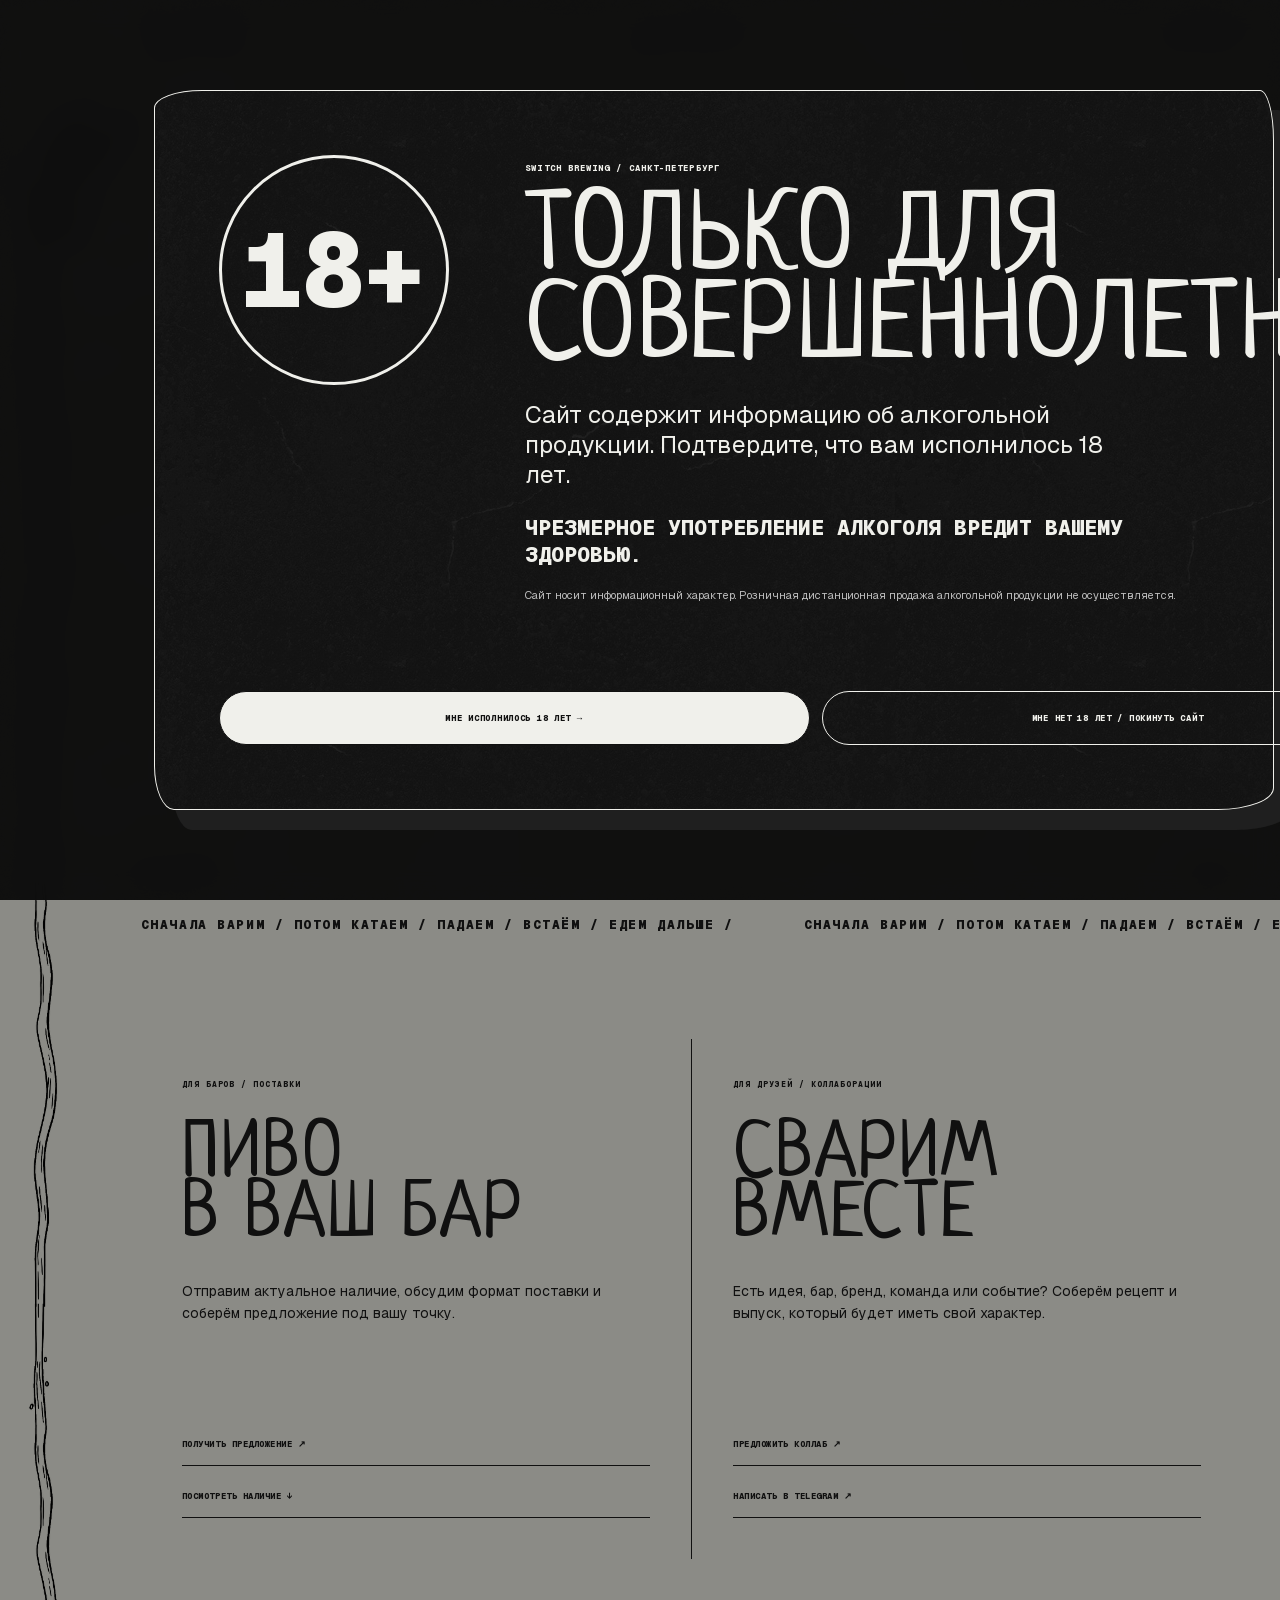
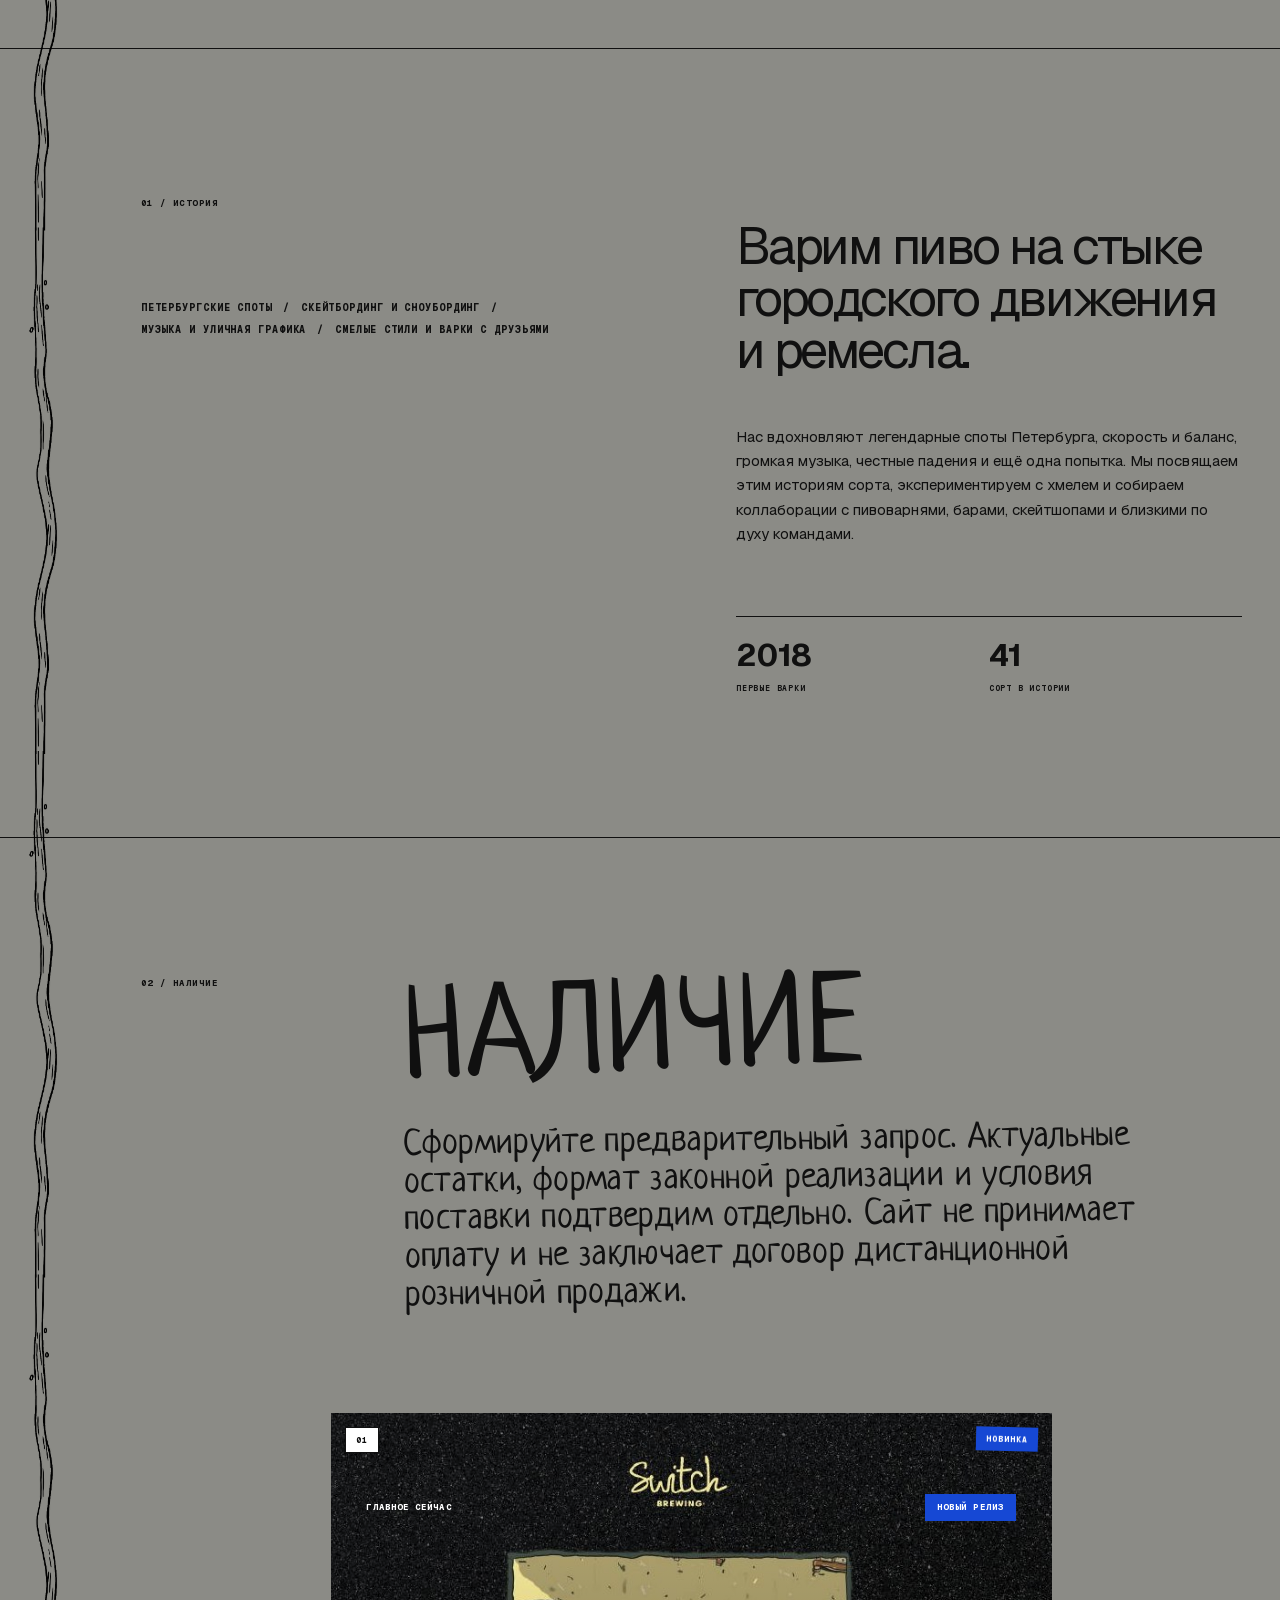
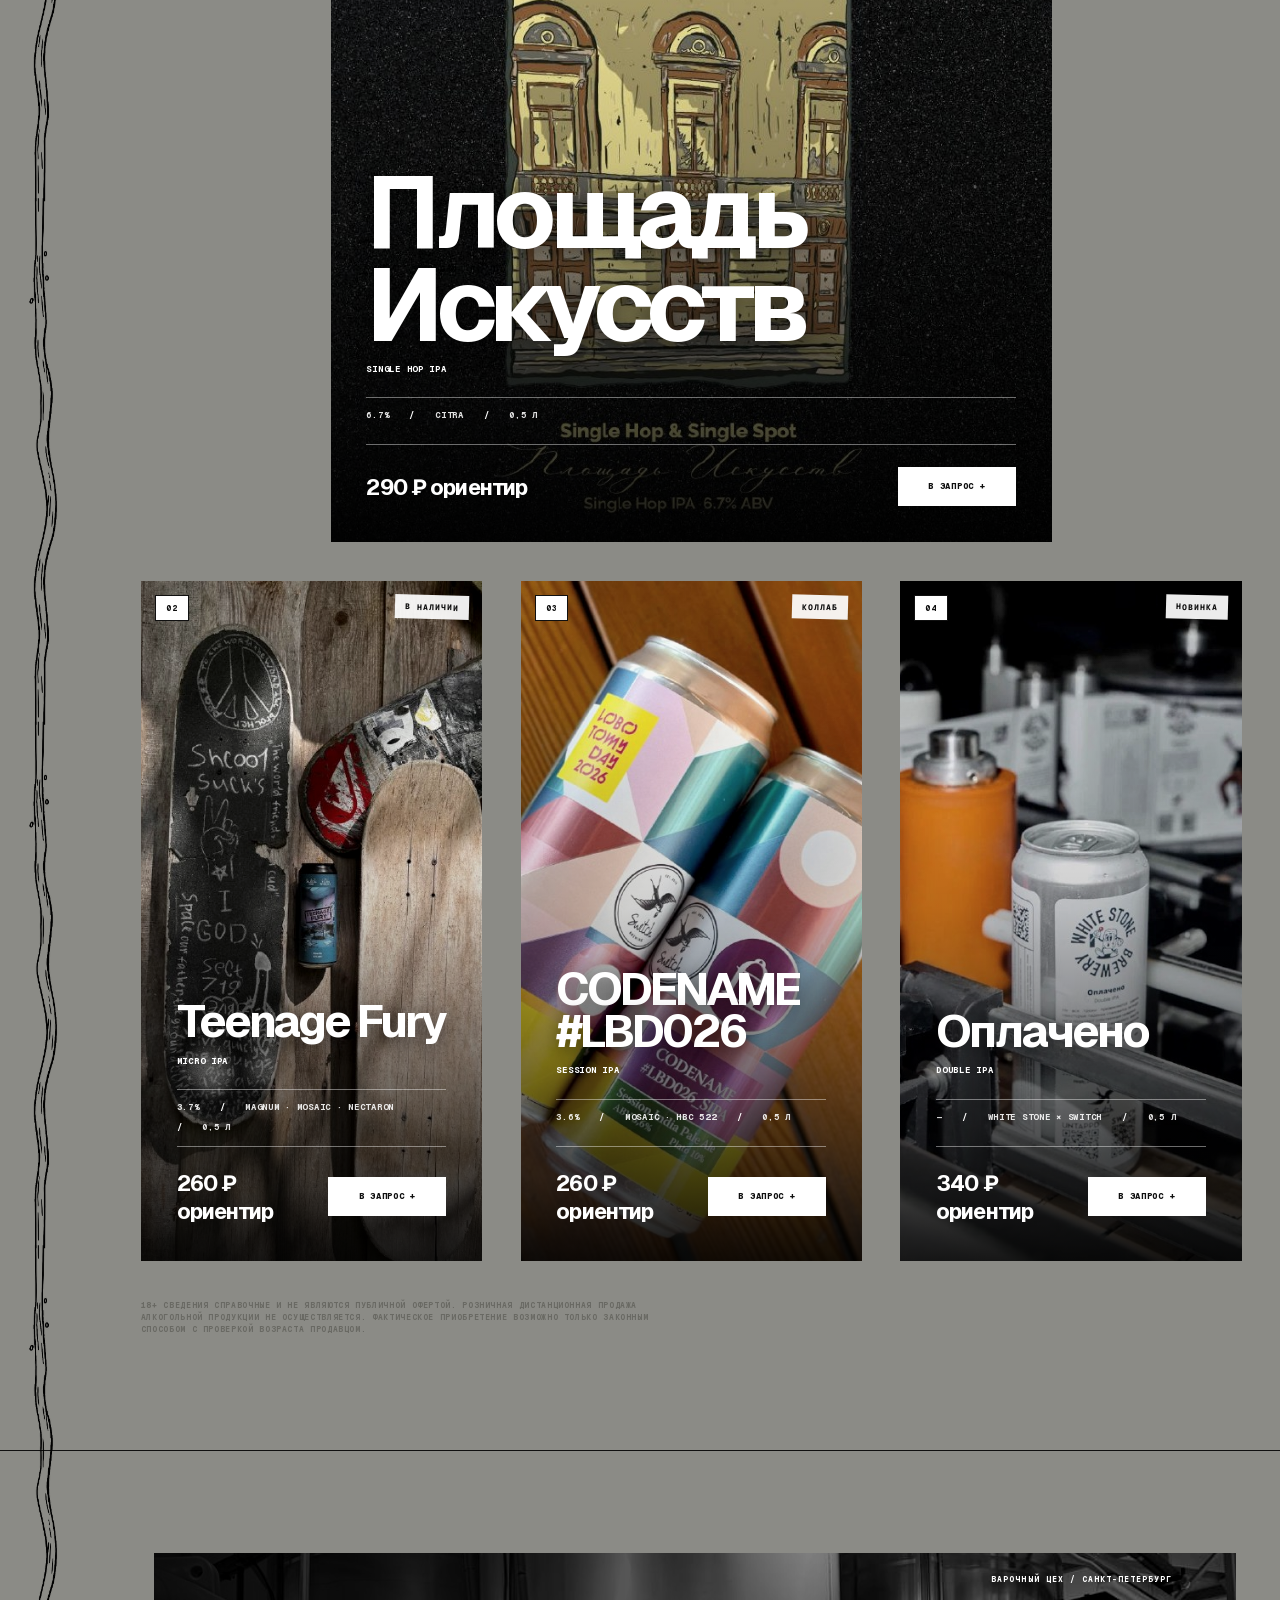
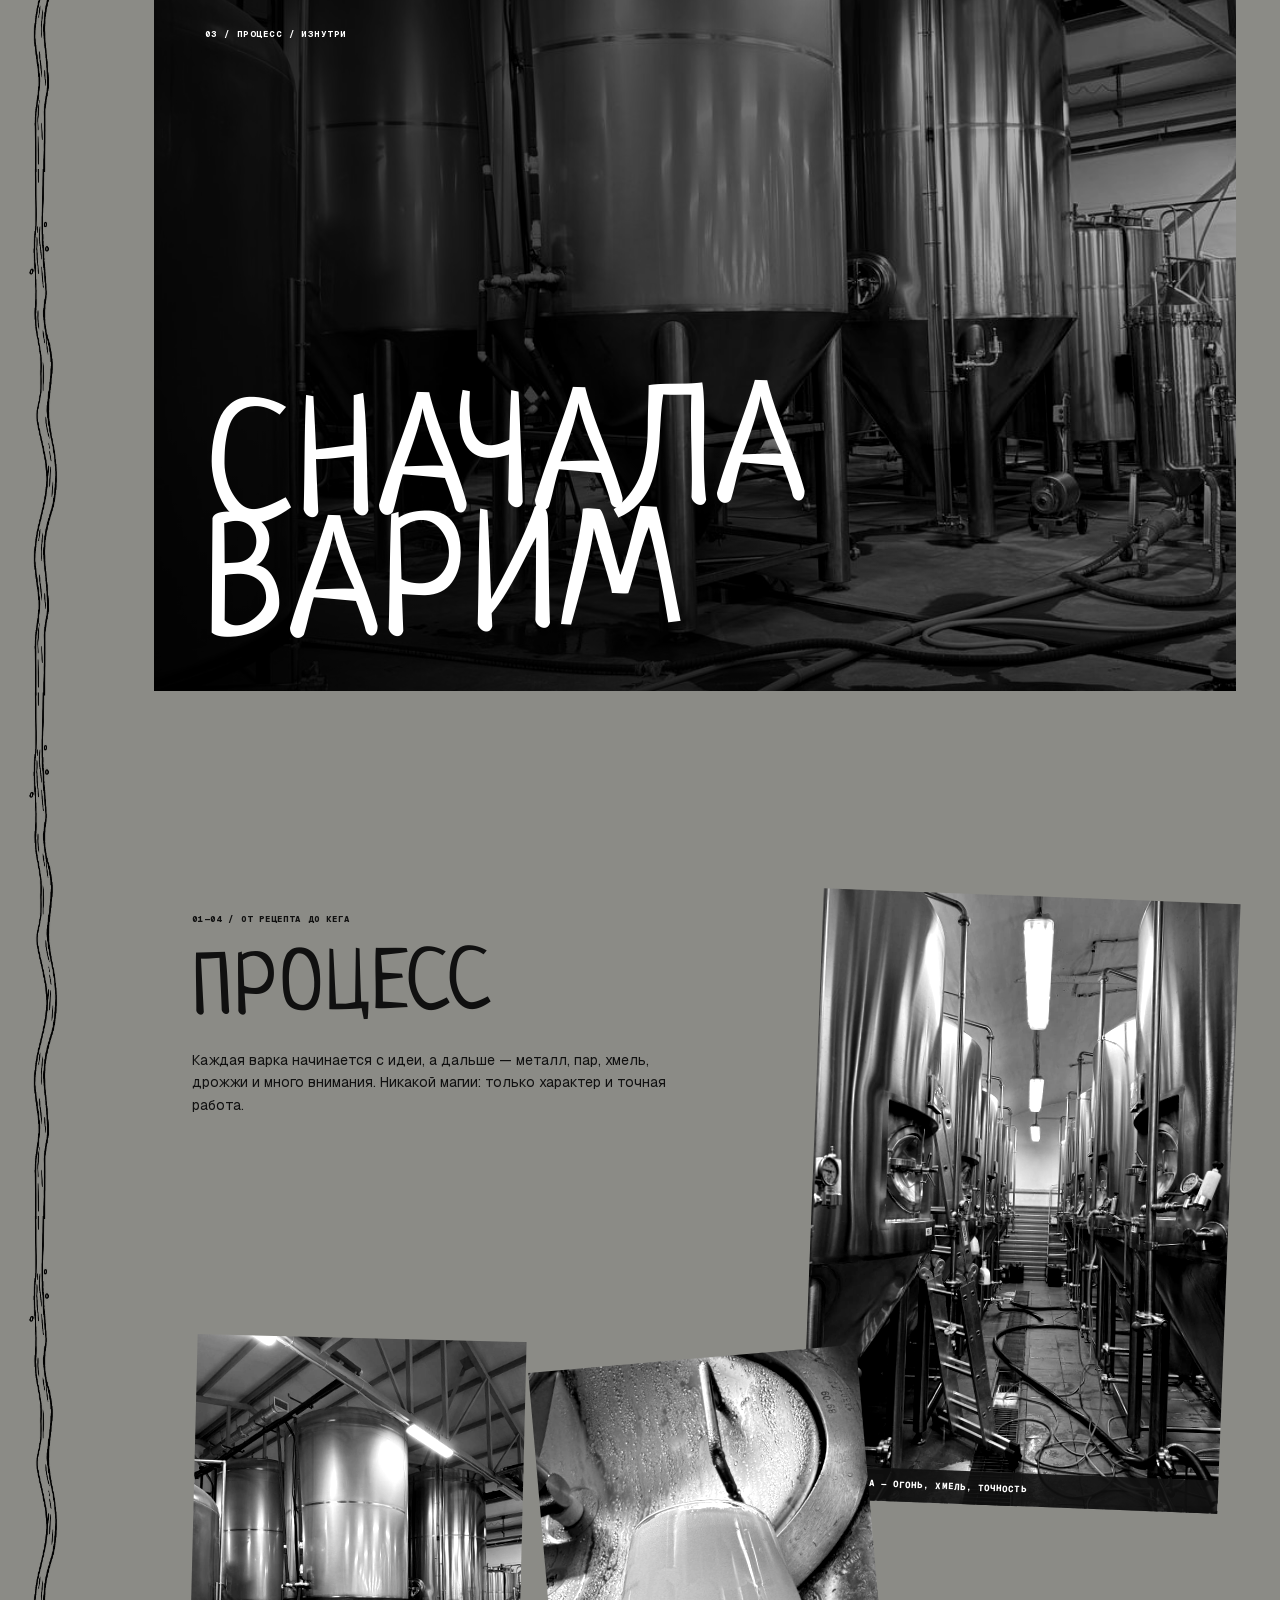
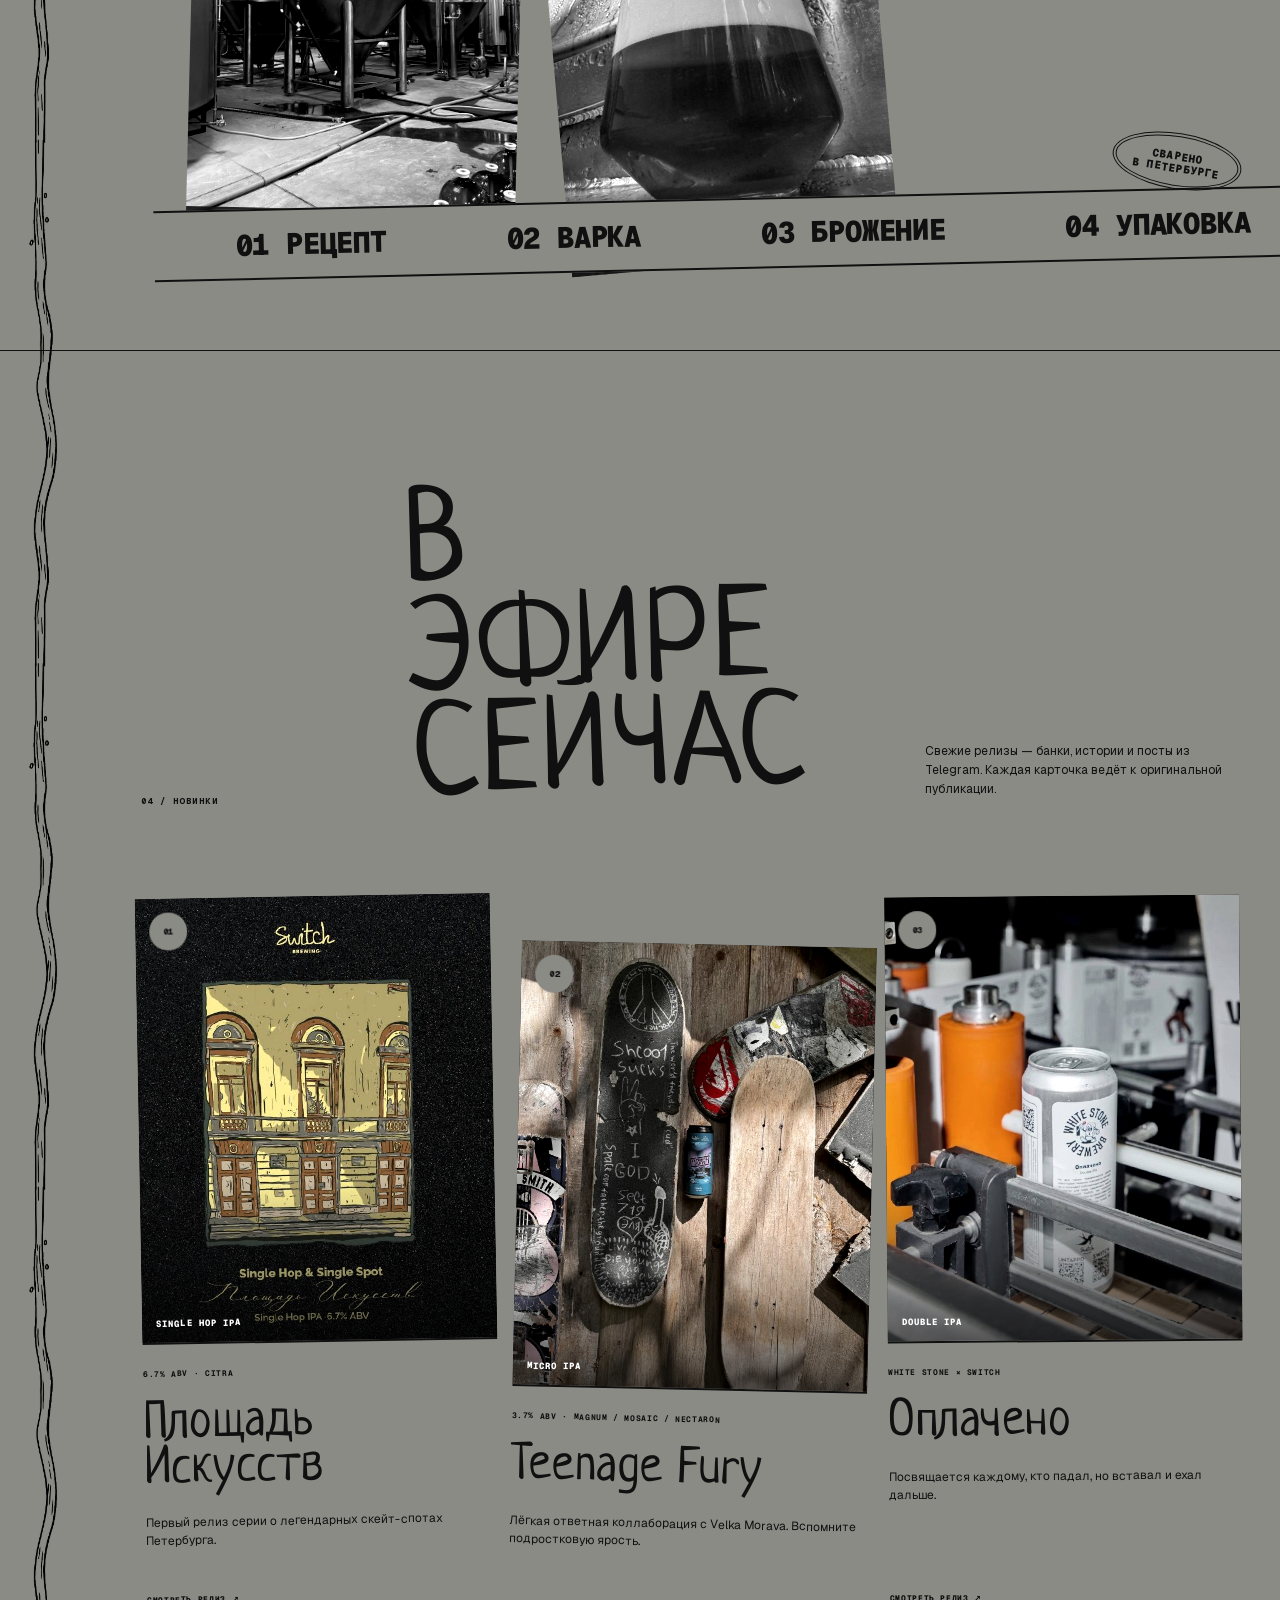
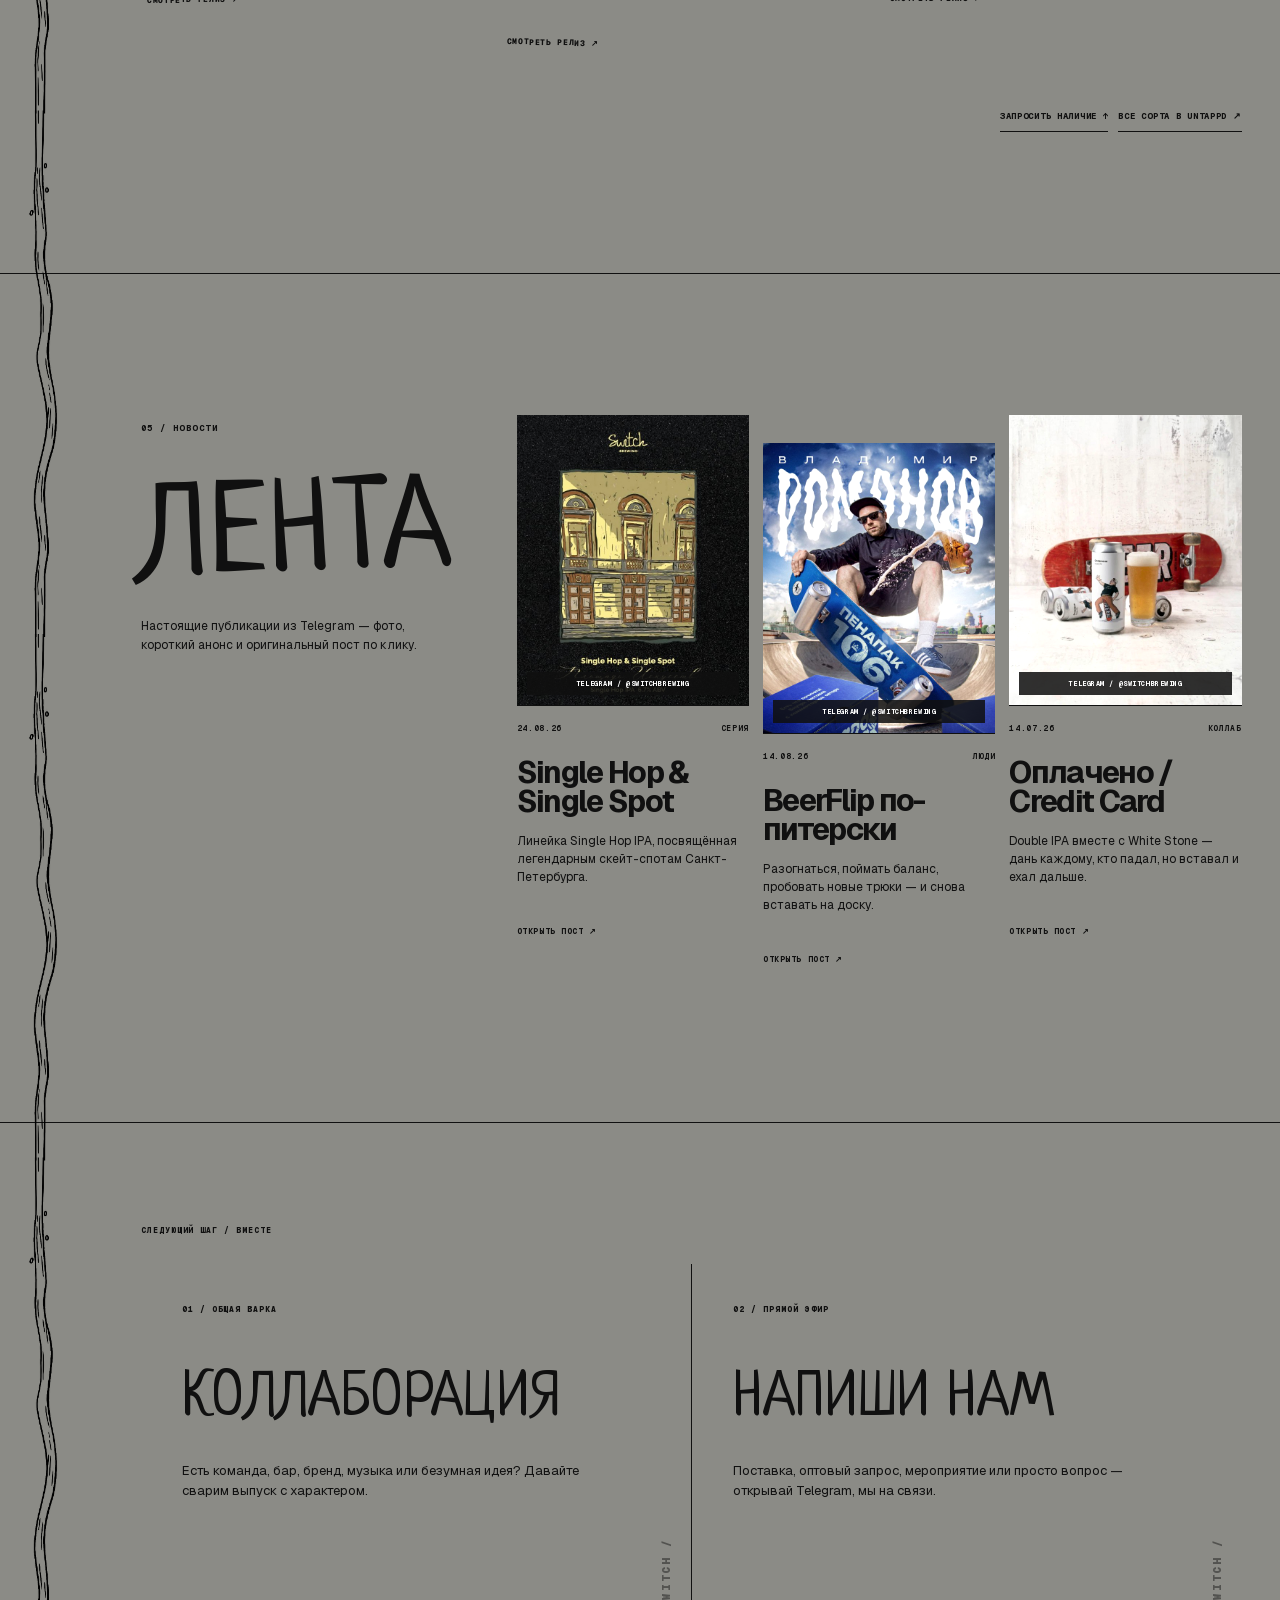
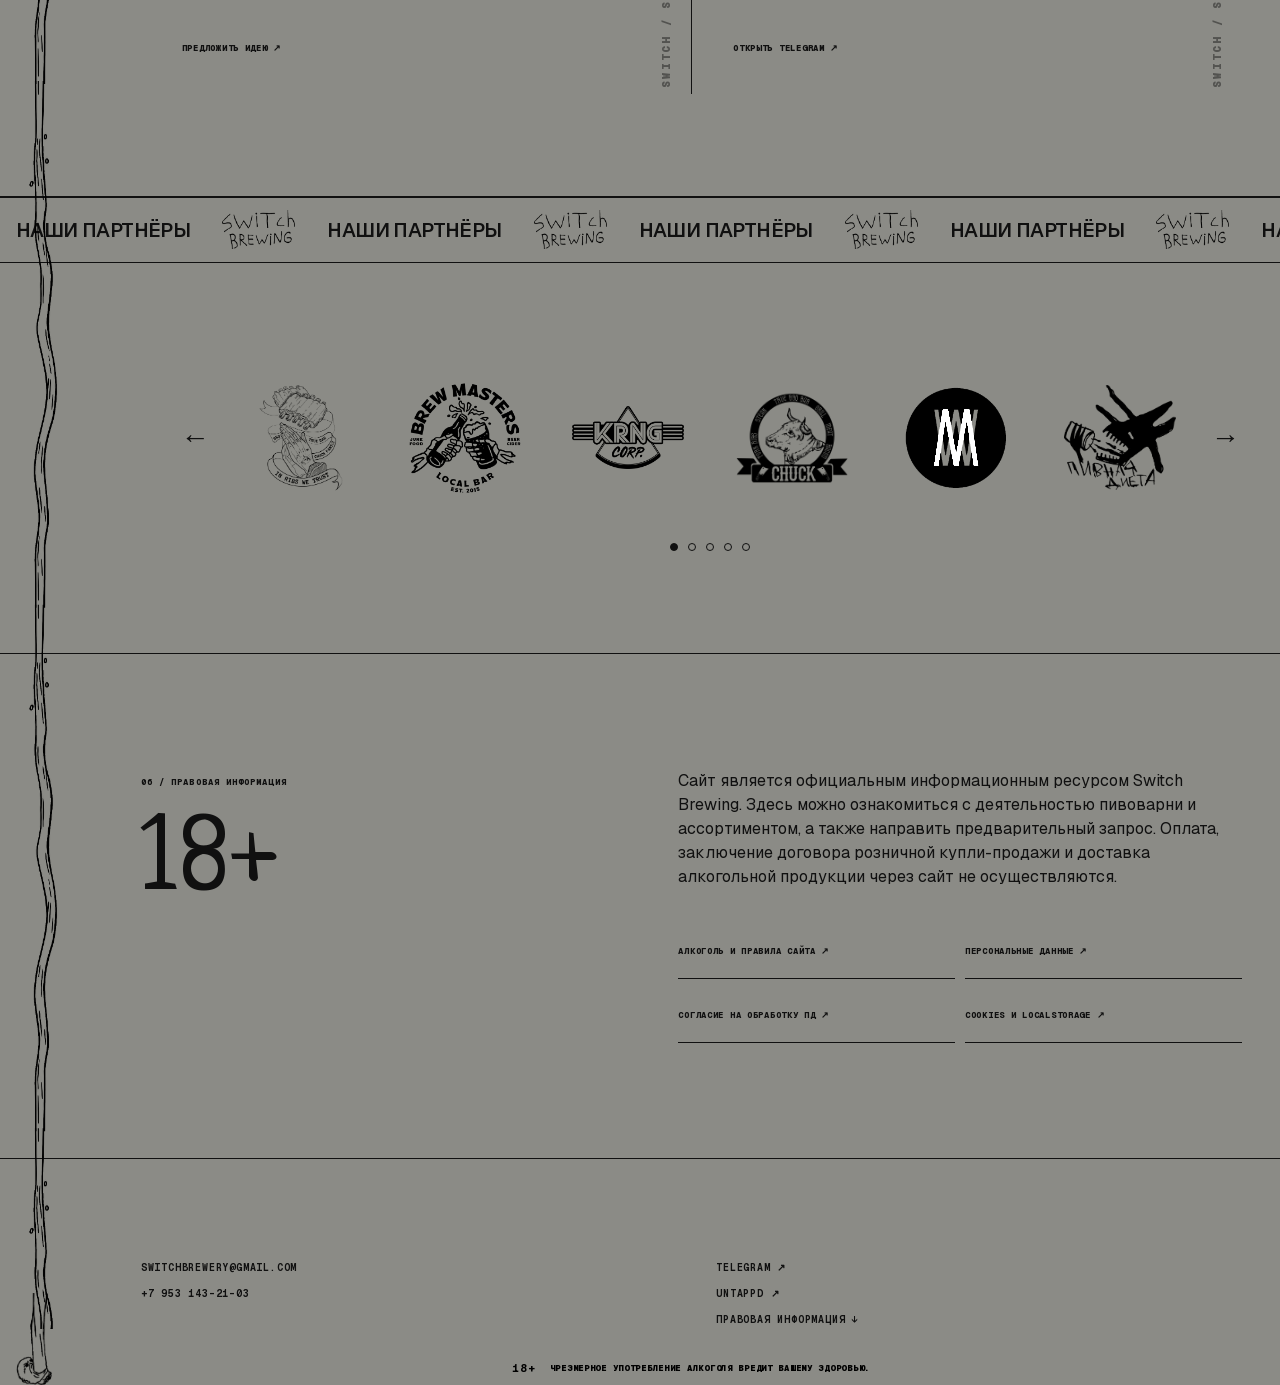
==== commit aa7eddda: "Deploy static footer warning" ====
--- a/index.html
+++ b/index.html
@@ -1 +1 @@
-<!DOCTYPE html><html lang="ru"><head><meta charSet="utf-8"/><meta name="viewport" content="width=device-width, initial-scale=1"/><link rel="preload" href="/_next/static/media/3e9c3ddc1ca35a53-s.p.03li~n9.4kdjm.woff2" as="font" crossorigin="" type="font/woff2"/><link rel="preload" href="/_next/static/media/797e433ab948586e-s.p.08e28id.o-okb.woff2" as="font" crossorigin="" type="font/woff2"/><link rel="preload" href="/_next/static/media/caa3a2e1cccd8315-s.p.09~u27dqhyhd6.woff2" as="font" crossorigin="" type="font/woff2"/><link rel="preload" as="image" href="/pivko-ricar-black.png"/><link rel="preload" as="image" href="/peacock-angel-top-transparent.png"/><link rel="preload" as="image" href="/peacock-stream-seamless-transparent.png"/><link rel="preload" as="image" href="/peacock-head-bottom-transparent.png"/><link rel="preload" as="image" href="/partner-marquee-switch.png"/><link rel="preload" as="image" href="/switch-logo.webp"/><link rel="preload" as="image" href="/ploshchad-iskusstv.jpg"/><link rel="preload" as="image" href="/teenage-fury.jpg"/><link rel="preload" as="image" href="/codename-lbd.jpg"/><link rel="preload" as="image" href="/oplacheno.jpg"/><link rel="stylesheet" href="/_next/static/chunks/0885xomw3t15q.css" data-precedence="next"/><link rel="preload" as="script" fetchPriority="low" href="/_next/static/chunks/17j.-vgt1s4k~.js"/><script src="/_next/static/chunks/12zh6p.crtg10.js" async=""></script><script src="/_next/static/chunks/0lmq5h3l.1c9l.js" async=""></script><script src="/_next/static/chunks/turbopack-13dyub5~cyhcn.js" async=""></script><script src="/_next/static/chunks/0eog50~01kpo8.js" async=""></script><script src="/_next/static/chunks/17f2ht9wo-phb.js" async=""></script><script src="/_next/static/chunks/0aonjbhwjr-ja.js" async=""></script><link rel="preload" as="image" href="/brewery-new/brew-07.jpg"/><link rel="preload" as="image" href="/brewery-new/brew-06.jpg"/><link rel="preload" as="image" href="/brewery-new/brew-05.jpg"/><link rel="preload" as="image" href="/news/single-hop-telegram.jpg"/><link rel="preload" as="image" href="/news/beerflip-telegram.jpg"/><link rel="preload" as="image" href="/news/oplacheno-telegram.jpg"/><link rel="preload" as="image" href="/partners-ptichka/holy_ribs_logo_color.png"/><link rel="preload" as="image" href="/partners-ptichka/site_logo___1.png"/><link rel="preload" as="image" href="/partners-ptichka/krng.png"/><link rel="preload" as="image" href="/partners-ptichka/logggo-02.png"/><link rel="preload" as="image" href="/partners-ptichka/wm-01.png"/><link rel="preload" as="image" href="/partners-ptichka/pd.png"/><link rel="preload" as="image" href="/partners-ptichka/povod.png"/><link rel="preload" as="image" href="/partners-ptichka/spontan-01.png"/><link rel="preload" as="image" href="/partners-ptichka/fg.png"/><link rel="preload" as="image" href="/partners-ptichka/cwowbar.png"/><link rel="preload" as="image" href="/partners-ptichka/raccoon.png"/><link rel="preload" as="image" href="/partners-ptichka/1516-01.png"/><link rel="preload" as="image" href="/partners-ptichka/mrpinky.svg"/><link rel="preload" as="image" href="/partners-ptichka/staygold_logo___1.png"/><link rel="preload" as="image" href="/partners-ptichka/site_logo-02.png"/><link rel="preload" as="image" href="/partners-ptichka/site_logo-03.png"/><link rel="preload" as="image" href="/partners-ptichka/site_logo-04.png"/><link rel="preload" as="image" href="/partners-ptichka/site_logo-05.png"/><link rel="preload" as="image" href="/partners-ptichka/site_logo-06.png"/><link rel="preload" as="image" href="/partners-ptichka/site_logo-07.png"/><link rel="preload" as="image" href="/partners-ptichka/site_logo-08.png"/><link rel="preload" as="image" href="/partners-ptichka/site_logo-09.png"/><link rel="preload" as="image" href="/partners-ptichka/site_logo-10.png"/><link rel="preload" as="image" href="/partners-ptichka/site_logo-11.png"/><link rel="preload" as="image" href="/partners-ptichka/site_logo-12.png"/><link rel="preload" as="image" href="/partners-ptichka/site_logo-14.png"/><link rel="preload" as="image" href="/partners-ptichka/site_logo-13.png"/><meta name="next-size-adjust" content=""/><title>Switch Brewing — контрактная пивоварня из Санкт-Петербурга</title><meta name="description" content="Хмелевые релизы, коллаборации и честный крафт. Switch Brewing, Санкт-Петербург."/><meta property="og:title" content="Switch Brewing — контрактная пивоварня из Санкт-Петербурга"/><meta property="og:description" content="Пиво, музыка и скейтерская свобода. Search brew, skating crew."/><meta property="og:image" content="https://starrytsv1.github.io/og.png"/><meta name="twitter:card" content="summary_large_image"/><meta name="twitter:title" content="Switch Brewing — контрактная пивоварня из Санкт-Петербурга"/><meta name="twitter:description" content="Пиво, музыка и скейтерская свобода. Search brew, skating crew."/><meta name="twitter:image" content="https://starrytsv1.github.io/og.png"/><script src="/_next/static/chunks/03~yq9q893hmn.js" noModule=""></script></head><body class="geist_a71539c9-module__T19VSG__variable geist_mono_8d43a2aa-module__8Li5zG__variable neucha_d2f5653a-module__GsLDAq__variable antialiased"><div hidden=""><!--$--><!--/$--></div><main><div class="global-ricar-watermark" aria-hidden="true"><img src="/pivko-ricar-black.png" alt=""/></div><div class="peacock-rail" aria-hidden="true"><img class="peacock-top" src="/peacock-angel-top-transparent.png" alt=""/><div class="peacock-stream"><img src="/peacock-stream-seamless-transparent.png" alt=""/><img src="/peacock-stream-seamless-transparent.png" alt=""/><img src="/peacock-stream-seamless-transparent.png" alt=""/><img src="/peacock-stream-seamless-transparent.png" alt=""/><img src="/peacock-stream-seamless-transparent.png" alt=""/><img src="/peacock-stream-seamless-transparent.png" alt=""/><img src="/peacock-stream-seamless-transparent.png" alt=""/><img src="/peacock-stream-seamless-transparent.png" alt=""/><img src="/peacock-stream-seamless-transparent.png" alt=""/><img src="/peacock-stream-seamless-transparent.png" alt=""/><img src="/peacock-stream-seamless-transparent.png" alt=""/><img src="/peacock-stream-seamless-transparent.png" alt=""/><img src="/peacock-stream-seamless-transparent.png" alt=""/><img src="/peacock-stream-seamless-transparent.png" alt=""/><img src="/peacock-stream-seamless-transparent.png" alt=""/><img src="/peacock-stream-seamless-transparent.png" alt=""/><img src="/peacock-stream-seamless-transparent.png" alt=""/><img src="/peacock-stream-seamless-transparent.png" alt=""/><img src="/peacock-stream-seamless-transparent.png" alt=""/><img src="/peacock-stream-seamless-transparent.png" alt=""/><img src="/peacock-stream-seamless-transparent.png" alt=""/><img src="/peacock-stream-seamless-transparent.png" alt=""/><img src="/peacock-stream-seamless-transparent.png" alt=""/><img src="/peacock-stream-seamless-transparent.png" alt=""/><img src="/peacock-stream-seamless-transparent.png" alt=""/><img src="/peacock-stream-seamless-transparent.png" alt=""/><img src="/peacock-stream-seamless-transparent.png" alt=""/><img src="/peacock-stream-seamless-transparent.png" alt=""/></div><img class="peacock-bottom" src="/peacock-head-bottom-transparent.png" alt=""/></div><header class="header"><a class="mini-logo" href="#top" aria-label="Switch Brewing — наверх"><img src="/partner-marquee-switch.png" alt="Switch Brewing"/></a><div>Санкт-Петербург</div><a href="https://t.me/switchbrewing" target="_blank" rel="noreferrer">Telegram ↗</a></header><section class="home" id="top"><div class="hero-logo"><img src="/switch-logo.webp" alt="Switch Brewing"/></div><p class="hero-statement">Switch Brewing — петербургская пивоварня о пиве, музыке и свободе движения. Поддерживаем скейтбординг, сноубординг и тех, кто падает, встаёт и едет дальше.</p><nav class="home-nav" aria-label="Разделы сайта"><a href="#history"><span>01</span>История</a><a href="#stock"><span>02</span>Наличие / запросить поставку</a><a href="#new"><span>04</span>Новинки</a></nav><div class="home-bottom"><span>Пиво · музыка · скейтбординг</span><span>Scroll ↓</span></div></section><div class="runline" aria-hidden="true"><div><span>СНАЧАЛА ВАРИМ / ПОТОМ КАТАЕМ / ПАДАЕМ / ВСТАЁМ / ЕДЕМ ДАЛЬШЕ /</span><span>СНАЧАЛА ВАРИМ / ПОТОМ КАТАЕМ / ПАДАЕМ / ВСТАЁМ / ЕДЕМ ДАЛЬШЕ /</span></div></div><section class="action-hub" aria-label="Форматы сотрудничества"><article class="action-card action-card--bar"><span>Для баров / Поставки</span><div><h2>ПИВО<br/>В ВАШ БАР</h2><p>Отправим актуальное наличие, обсудим формат поставки и соберём предложение под вашу точку.</p></div><div class="cta-actions"><a href="mailto:switchbrewery@gmail.com?subject=Поставка%20пива%20Switch%20Brewing">Получить предложение ↗</a><a href="#stock">Посмотреть наличие ↓</a></div></article><article class="action-card action-card--collab"><span>Для друзей / Коллаборации</span><div><h2>СВАРИМ<br/>ВМЕСТЕ</h2><p>Есть идея, бар, бренд, команда или событие? Соберём рецепт и выпуск, который будет иметь свой характер.</p></div><div class="cta-actions"><a href="mailto:switchbrewery@gmail.com?subject=Коллаборация%20со%20Switch%20Brewing">Предложить коллаб ↗</a><a href="https://t.me/switchbrewing" target="_blank" rel="noreferrer">Написать в Telegram ↗</a></div></article></section><section class="history" id="history"><div class="section-title"><span>01 / История</span><div class="history-pulse"><span>Петербургские споты</span><span>Скейтбординг и сноубординг</span><span>Музыка и уличная графика</span><span>Смелые стили и варки с друзьями</span></div></div><div class="history-copy"><p class="big">Варим пиво на стыке городского движения и ремесла.</p><p>Нас вдохновляют легендарные споты Петербурга, скорость и баланс, громкая музыка, честные падения и ещё одна попытка. Мы посвящаем этим историям сорта, экспериментируем с хмелем и собираем коллаборации с пивоварнями, барами, скейтшопами и близкими по духу командами.</p><div class="history-years"><div><strong>2018</strong><span>первые варки</span></div><div><strong>41</strong><span>сорт в истории</span></div></div></div></section><section class="stock" id="stock"><div class="section-title"><span>02 / Наличие</span><div class="stock-heading"><h2>НАЛИЧИЕ</h2><p>Сформируйте предварительный запрос. Актуальные остатки, формат законной реализации и условия поставки подтвердим отдельно. Сайт не принимает оплату и не заключает договор дистанционной розничной продажи.</p></div></div><div class="stock-list"><article class="beer-card beer-card--featured"><div class="beer-photo"><img src="/ploshchad-iskusstv.jpg" alt="Этикетка пива Площадь Искусств"/><span class="beer-index">0<!-- -->1</span><span class="beer-status">Новинка</span></div><div class="beer-card-body"><div class="beer-featured-kicker"><span>Главное сейчас</span><b>Новый релиз</b></div><div class="beer-name"><h3>Площадь Искусств</h3><span>Single Hop IPA</span></div><div class="beer-meta"><span>6.7%</span><span>Citra</span><span>0,5 л</span></div><div class="beer-buy"><strong>290<!-- --> ₽ ориентир</strong><button class="add">В запрос +</button></div></div></article><article class="beer-card"><div class="beer-photo"><img src="/teenage-fury.jpg" alt="Банка Teenage Fury среди скейтбордов"/><span class="beer-index">0<!-- -->2</span><span class="beer-status">В наличии</span></div><div class="beer-card-body"><div class="beer-name"><h3>Teenage Fury</h3><span>Micro IPA</span></div><div class="beer-meta"><span>3.7%</span><span>Magnum · Mosaic · Nectaron</span><span>0,5 л</span></div><div class="beer-buy"><strong>260<!-- --> ₽ ориентир</strong><button class="add">В запрос +</button></div></div></article><article class="beer-card"><div class="beer-photo"><img src="/codename-lbd.jpg" alt="Банки CODENAME LBD026"/><span class="beer-index">0<!-- -->3</span><span class="beer-status">Коллаб</span></div><div class="beer-card-body"><div class="beer-name"><h3>CODENAME #LBD026</h3><span>Session IPA</span></div><div class="beer-meta"><span>3.6%</span><span>Mosaic · HBC 522</span><span>0,5 л</span></div><div class="beer-buy"><strong>260<!-- --> ₽ ориентир</strong><button class="add">В запрос +</button></div></div></article><article class="beer-card"><div class="beer-photo"><img src="/oplacheno.jpg" alt="Банка Double IPA Оплачено на линии розлива"/><span class="beer-index">0<!-- -->4</span><span class="beer-status">Новинка</span></div><div class="beer-card-body"><div class="beer-name"><h3>Оплачено</h3><span>Double IPA</span></div><div class="beer-meta"><span>—</span><span>White Stone × Switch</span><span>0,5 л</span></div><div class="beer-buy"><strong>340<!-- --> ₽ ориентир</strong><button class="add">В запрос +</button></div></div></article></div><div class="stock-note"><b>18+</b> Сведения справочные и не являются публичной офертой. Розничная дистанционная продажа алкогольной продукции не осуществляется. Фактическое приобретение возможно только законным способом с проверкой возраста продавцом.</div></section><section class="brewery" id="process"><div class="brewery-frame"><div class="brewery-visual"><img src="/brewery-new/brew-07.jpg" alt="Большие танки и трубы пивоваренного производства"/><div class="brewery-overlay"><span>03 / Процесс / Изнутри</span><h2>СНАЧАЛА<br/>ВАРИМ</h2></div></div></div><div class="brewery-zine"><div class="process-copy"><span>01—04 / от рецепта до кега</span><h3>ПРОЦЕСС</h3><p>Каждая варка начинается с идеи, а дальше — металл, пар, хмель, дрожжи и много внимания. Никакой магии: только характер и точная работа.</p></div><figure class="brew-shot brew-shot--tanks"><img src="/brewery-new/brew-06.jpg" alt="Ряд варочных танков Switch Brewing"/><figcaption>02 / Варка — огонь, хмель, точность</figcaption></figure><figure class="brew-shot brew-shot--sample"><img src="/brewery-new/brew-05.jpg" alt="Свежий образец пива у танка"/><figcaption>03 / Брожение — даём пиву время</figcaption></figure><figure class="brew-shot brew-shot--floor"><img src="/brewery-new/brew-07.jpg" alt="Цех с баками и трубами"/><figcaption>Цех / баки / трубы / рабочий беспорядок</figcaption></figure><div class="process-tape" aria-hidden="true"><span>01 РЕЦЕПТ</span><span>02 ВАРКА</span><span>03 БРОЖЕНИЕ</span><span>04 УПАКОВКА</span></div><div class="process-stamp">СВАРЕНО<br/>В ПЕТЕРБУРГЕ</div></div></section><section class="on-air" id="new"><div class="section-title"><span>04 / Новинки</span><h2>В ЭФИРЕ<br/>СЕЙЧАС</h2><p>Свежие релизы — банки, истории и посты из Telegram. Каждая карточка ведёт к оригинальной публикации.</p></div><div class="release-stage"><a class="release-card" href="https://t.me/switchbrewing/231" target="_blank" rel="noreferrer"><div class="release-photo"><img src="/ploshchad-iskusstv.jpg" alt="Пиво Площадь Искусств"/><span>01</span><b>Single Hop IPA</b></div><div class="release-card-copy"><span>6.7% ABV · Citra</span><h3>Площадь Искусств</h3><p>Первый релиз серии о легендарных скейт-спотах Петербурга.</p><strong>Смотреть релиз ↗</strong></div></a><a class="release-card" href="https://t.me/switchbrewing/215" target="_blank" rel="noreferrer"><div class="release-photo"><img src="/teenage-fury.jpg" alt="Пиво Teenage Fury среди скейтбордов"/><span>02</span><b>Micro IPA</b></div><div class="release-card-copy"><span>3.7% ABV · Magnum / Mosaic / Nectaron</span><h3>Teenage Fury</h3><p>Лёгкая ответная коллаборация с Velka Morava. Вспомните подростковую ярость.</p><strong>Смотреть релиз ↗</strong></div></a><a class="release-card" href="https://t.me/switchbrewing/229" target="_blank" rel="noreferrer"><div class="release-photo"><img src="/oplacheno.jpg" alt="Пиво Оплачено от Switch Brewing и White Stone"/><span>03</span><b>Double IPA</b></div><div class="release-card-copy"><span>White Stone × Switch</span><h3>Оплачено</h3><p>Посвящается каждому, кто падал, но вставал и ехал дальше.</p><strong>Смотреть релиз ↗</strong></div></a></div><div class="release-actions"><a href="#stock">Запросить наличие ↑</a><a href="https://untappd.com/SwitchBrewing/beer" target="_blank" rel="noreferrer">Все сорта в Untappd ↗</a></div></section><section class="feed"><div class="section-title"><span>05 / Новости</span><h2>ЛЕНТА</h2><p>Настоящие публикации из Telegram — фото, короткий анонс и оригинальный пост по клику.</p></div><div class="feed-list"><a class="feed-card" href="https://t.me/switchbrewing/231" target="_blank" rel="noreferrer"><div class="feed-photo"><img src="/news/single-hop-telegram.jpg" alt="Пост Switch Brewing о пиве Площадь Искусств"/><span>Telegram / @switchbrewing</span></div><div class="feed-card-body"><div class="feed-meta"><span>24.08.26</span><span>Серия</span></div><h3>Single Hop &amp; Single Spot</h3><p>Линейка Single Hop IPA, посвящённая легендарным скейт-спотам Санкт-Петербурга.</p><b>Открыть пост ↗</b></div></a><a class="feed-card" href="https://t.me/switchbrewing/230" target="_blank" rel="noreferrer"><div class="feed-photo"><img src="/news/beerflip-telegram.jpg" alt="Владимир Романов со скейтбордом и пивом Switch Brewing"/><span>Telegram / @switchbrewing</span></div><div class="feed-card-body"><div class="feed-meta"><span>14.08.26</span><span>Люди</span></div><h3>BeerFlip по-питерски</h3><p>Разогнаться, поймать баланс, пробовать новые трюки — и снова вставать на доску.</p><b>Открыть пост ↗</b></div></a><a class="feed-card" href="https://t.me/switchbrewing/221" target="_blank" rel="noreferrer"><div class="feed-photo"><img src="/news/oplacheno-telegram.jpg" alt="Пиво Оплачено рядом со скейтбордом"/><span>Telegram / @switchbrewing</span></div><div class="feed-card-body"><div class="feed-meta"><span>14.07.26</span><span>Коллаб</span></div><h3>Оплачено / Credit Card</h3><p>Double IPA вместе с White Stone — дань каждому, кто падал, но вставал и ехал дальше.</p><b>Открыть пост ↗</b></div></a></div></section><section class="contact-windows" aria-label="Связаться со Switch Brewing"><span>Следующий шаг / Вместе</span><div class="contact-grid"><a class="contact-window contact-window--collab" href="mailto:switchbrewery@gmail.com?subject=Коллаборация%20со%20Switch%20Brewing"><i>01 / Общая варка</i><h2>КОЛЛАБОРАЦИЯ</h2><p>Есть команда, бар, бренд, музыка или безумная идея? Давайте сварим выпуск с характером.</p><b>Предложить идею ↗</b></a><a class="contact-window contact-window--talk" href="https://t.me/switchbrewing" target="_blank" rel="noreferrer"><i>02 / Прямой эфир</i><h2>НАПИШИ НАМ</h2><p>Поставка, оптовый запрос, мероприятие или просто вопрос — открывай Telegram, мы на связи.</p><b>Открыть Telegram ↗</b></a></div></section><section class="partners" id="partners"><div class="partner-marquee" aria-hidden="true"><div><span>Наши партнёры<img src="/partner-marquee-switch.png" alt=""/></span><span>Наши партнёры<img src="/partner-marquee-switch.png" alt=""/></span><span>Наши партнёры<img src="/partner-marquee-switch.png" alt=""/></span><span>Наши партнёры<img src="/partner-marquee-switch.png" alt=""/></span><span>Наши партнёры<img src="/partner-marquee-switch.png" alt=""/></span><span>Наши партнёры<img src="/partner-marquee-switch.png" alt=""/></span><span>Наши партнёры<img src="/partner-marquee-switch.png" alt=""/></span><span>Наши партнёры<img src="/partner-marquee-switch.png" alt=""/></span><span>Наши партнёры<img src="/partner-marquee-switch.png" alt=""/></span></div></div><div class="partner-carousel" aria-label="Наши партнёры"><button class="partner-arrow partner-prev" type="button" aria-label="Предыдущие партнёры">←</button><div class="partner-viewport"><div class="partner-track" style="transform:translateX(-0%)"><div class="partner-slide"><a class="partner-logo" href="https://chuck-family.ru/holy-ribs" target="_blank" rel="noreferrer" aria-label="Holy Ribs"><img src="/partners-ptichka/holy_ribs_logo_color.png" alt="Holy Ribs"/></a><a class="partner-logo" href="https://vk.com/brewmstrs" target="_blank" rel="noreferrer" aria-label="Brewmasters"><img src="/partners-ptichka/site_logo___1.png" alt="Brewmasters"/></a><a class="partner-logo" href="https://chuck-family.ru/krang-pizza" target="_blank" rel="noreferrer" aria-label="Krang Pizza"><img src="/partners-ptichka/krng.png" alt="Krang Pizza"/></a><a class="partner-logo" href="https://chuck-family.ru/misteria-chuck" target="_blank" rel="noreferrer" aria-label="Мистерия Chuck"><img src="/partners-ptichka/logggo-02.png" alt="Мистерия Chuck"/></a><a class="partner-logo" href="https://wmrecordstore.ru/" target="_blank" rel="noreferrer" aria-label="Washing Machine"><img src="/partners-ptichka/wm-01.png" alt="Washing Machine"/></a><a class="partner-logo" href="https://vk.com/beerdietspb" target="_blank" rel="noreferrer" aria-label="Пивная диета"><img src="/partners-ptichka/pd.png" alt="Пивная диета"/></a></div><div class="partner-slide"><div class="partner-logo"><img src="/partners-ptichka/povod.png" alt="Повод"/></div><div class="partner-logo"><img src="/partners-ptichka/spontan-01.png" alt="Спонтан"/></div><a class="partner-logo" href="https://fillingood.ru/" target="_blank" rel="noreferrer" aria-label="FillinGood"><img src="/partners-ptichka/fg.png" alt="FillinGood"/></a><a class="partner-logo" href="https://vk.com/crowbarspb" target="_blank" rel="noreferrer" aria-label="Crowbar"><img src="/partners-ptichka/cwowbar.png" alt="Crowbar"/></a><a class="partner-logo" href="https://www.raccoonbrewing.co/" target="_blank" rel="noreferrer" aria-label="Raccoon Brewing"><img src="/partners-ptichka/raccoon.png" alt="Raccoon Brewing"/></a><a class="partner-logo" href="https://vk.com/beerboutique1516" target="_blank" rel="noreferrer" aria-label="15/16"><img src="/partners-ptichka/1516-01.png" alt="15/16"/></a></div><div class="partner-slide"><a class="partner-logo" href="https://mrpinky.ru/" target="_blank" rel="noreferrer" aria-label="Mr Pinky"><img src="/partners-ptichka/mrpinky.svg" alt="Mr Pinky"/></a><a class="partner-logo" href="https://staygold.one/" target="_blank" rel="noreferrer" aria-label="Stay Gold"><img src="/partners-ptichka/staygold_logo___1.png" alt="Stay Gold"/></a><a class="partner-logo" href="https://underdog-moscow.ru/" target="_blank" rel="noreferrer" aria-label="Underdog"><img src="/partners-ptichka/site_logo-02.png" alt="Underdog"/></a><a class="partner-logo" href="https://escapist.moscow/" target="_blank" rel="noreferrer" aria-label="Escapist"><img src="/partners-ptichka/site_logo-03.png" alt="Escapist"/></a><a class="partner-logo" href="https://wbtraditions.ru/" target="_blank" rel="noreferrer" aria-label="W&amp;B Traditions"><img src="/partners-ptichka/site_logo-04.png" alt="W&amp;B Traditions"/></a><a class="partner-logo" href="https://vk.com/sosnaandlipa" target="_blank" rel="noreferrer" aria-label="Сосна и Липа"><img src="/partners-ptichka/site_logo-05.png" alt="Сосна и Липа"/></a></div><div class="partner-slide"><div class="partner-logo"><img src="/partners-ptichka/site_logo-06.png" alt="Столовая"/></div><div class="partner-logo"><img src="/partners-ptichka/site_logo-07.png" alt="Craft Republic"/></div><a class="partner-logo" href="https://mastsclub.ru/" target="_blank" rel="noreferrer" aria-label="Masts"><img src="/partners-ptichka/site_logo-08.png" alt="Masts"/></a><a class="partner-logo" href="https://coffee-racer.ru/" target="_blank" rel="noreferrer" aria-label="Coffee Racer"><img src="/partners-ptichka/site_logo-09.png" alt="Coffee Racer"/></a><a class="partner-logo" href="https://bomu.jp/" target="_blank" rel="noreferrer" aria-label="BOMU"><img src="/partners-ptichka/site_logo-10.png" alt="BOMU"/></a><div class="partner-logo"><img src="/partners-ptichka/site_logo-11.png" alt="Kiks"/></div></div><div class="partner-slide"><a class="partner-logo" href="https://t.me/losers_k21" target="_blank" rel="noreferrer" aria-label="Бильярдная «Лузеры»"><img src="/partners-ptichka/site_logo-12.png" alt="Бильярдная «Лузеры»"/></a><div class="partner-logo"><img src="/partners-ptichka/site_logo-14.png" alt="Putch"/></div><a class="partner-logo" href="https://vk.com/tottiworksucks" target="_blank" rel="noreferrer" aria-label="Totti Works Sucks"><img src="/partners-ptichka/site_logo-13.png" alt="Totti Works Sucks"/></a></div></div></div><button class="partner-arrow partner-next" type="button" aria-label="Следующие партнёры">→</button></div><div class="partner-dots" aria-label="Страницы партнёров"><button type="button" class="active" aria-label="Перейти к группе 1" aria-current="true"></button><button type="button" class="" aria-label="Перейти к группе 2"></button><button type="button" class="" aria-label="Перейти к группе 3"></button><button type="button" class="" aria-label="Перейти к группе 4"></button><button type="button" class="" aria-label="Перейти к группе 5"></button></div></section><div class="age-gate" role="dialog" aria-modal="true" aria-labelledby="age-gate-title"><div class="age-gate-card"><div class="age-gate-mark">18+</div><div class="age-gate-copy"><span>Switch Brewing / Санкт-Петербург</span><h1 id="age-gate-title">ТОЛЬКО ДЛЯ<br/>СОВЕРШЕННОЛЕТНИХ</h1><p>Сайт содержит информацию об алкогольной продукции. Подтвердите, что вам исполнилось 18 лет.</p><strong>Чрезмерное употребление алкоголя вредит вашему здоровью.</strong><small>Сайт носит информационный характер. Розничная дистанционная продажа алкогольной продукции не осуществляется.</small></div><div class="age-gate-actions"><button type="button">Мне исполнилось 18 лет →</button><button type="button">Мне нет 18 лет / покинуть сайт</button></div></div></div><section class="legal-summary" id="legal" aria-labelledby="legal-title"><div><span>06 / Правовая информация</span><h2 id="legal-title">18+</h2></div><div class="legal-summary-copy"><p>Сайт является официальным информационным ресурсом Switch Brewing. Здесь можно ознакомиться с деятельностью пивоварни и ассортиментом, а также направить предварительный запрос. Оплата, заключение договора розничной купли-продажи и доставка алкогольной продукции через сайт не осуществляются.</p><div class="legal-links"><button type="button">Алкоголь и правила сайта ↗</button><button type="button">Персональные данные ↗</button><button type="button">Согласие на обработку ПД ↗</button><button type="button">Cookies и localStorage ↗</button></div></div></section><footer><div><a href="mailto:switchbrewery@gmail.com">switchbrewery@gmail.com</a><a href="tel:+79531432103">+7 953 143-21-03</a></div><div><a href="https://t.me/switchbrewing" target="_blank" rel="noreferrer">Telegram ↗</a><a href="https://untappd.com/SwitchBrewing/beer" target="_blank" rel="noreferrer">Untappd ↗</a><a href="#legal">Правовая информация ↓</a></div></footer></main><!--$--><!--/$--><script src="/_next/static/chunks/17j.-vgt1s4k~.js" id="_R_" async=""></script><script>(self.__next_f=self.__next_f||[]).push([0])</script><script>self.__next_f.push([1,"1:\"$Sreact.fragment\"\n2:I[39011,[\"/_next/static/chunks/0eog50~01kpo8.js\",\"/_next/static/chunks/17f2ht9wo-phb.js\"],\"default\"]\n3:I[37771,[\"/_next/static/chunks/0eog50~01kpo8.js\",\"/_next/static/chunks/17f2ht9wo-phb.js\"],\"default\"]\n4:I[10227,[\"/_next/static/chunks/0eog50~01kpo8.js\",\"/_next/static/chunks/17f2ht9wo-phb.js\"],\"ClientPageRoot\"]\n5:I[31713,[\"/_next/static/chunks/0eog50~01kpo8.js\",\"/_next/static/chunks/17f2ht9wo-phb.js\",\"/_next/static/chunks/0aonjbhwjr-ja.js\"],\"default\"]\n8:I[6391,[\"/_next/static/chunks/0eog50~01kpo8.js\",\"/_next/static/chunks/17f2ht9wo-phb.js\"],\"OutletBoundary\"]\n9:\"$Sreact.suspense\"\nb:I[6391,[\"/_next/static/chunks/0eog50~01kpo8.js\",\"/_next/static/chunks/17f2ht9wo-phb.js\"],\"ViewportBoundary\"]\nd:I[6391,[\"/_next/static/chunks/0eog50~01kpo8.js\",\"/_next/static/chunks/17f2ht9wo-phb.js\"],\"MetadataBoundary\"]\nf:I[65857,[\"/_next/static/chunks/0eog50~01kpo8.js\",\"/_next/static/chunks/17f2ht9wo-phb.js\"],\"default\",1]\n:HL[\"/_next/static/chunks/0885xomw3t15q.css\",\"style\"]\n:HL[\"/_next/static/media/3e9c3ddc1ca35a53-s.p.03li~n9.4kdjm.woff2\",\"font\",{\"crossOrigin\":\"\",\"type\":\"font/woff2\"}]\n:HL[\"/_next/static/media/797e433ab948586e-s.p.08e28id.o-okb.woff2\",\"font\",{\"crossOrigin\":\"\",\"type\":\"font/woff2\"}]\n:HL[\"/_next/static/media/caa3a2e1cccd8315-s.p.09~u27dqhyhd6.woff2\",\"font\",{\"crossOrigin\":\"\",\"type\":\"font/woff2\"}]\n"])</script><script>self.__next_f.push([1,"0:{\"P\":null,\"c\":[\"\",\"\"],\"q\":\"\",\"i\":false,\"f\":[[[\"\",{\"children\":[\"__PAGE__\",{}]},\"$undefined\",\"$undefined\",16],[[\"$\",\"$1\",\"c\",{\"children\":[[[\"$\",\"link\",\"0\",{\"rel\":\"stylesheet\",\"href\":\"/_next/static/chunks/0885xomw3t15q.css\",\"precedence\":\"next\",\"crossOrigin\":\"$undefined\",\"nonce\":\"$undefined\"}],[\"$\",\"script\",\"script-0\",{\"src\":\"/_next/static/chunks/0eog50~01kpo8.js\",\"async\":true,\"nonce\":\"$undefined\"}],[\"$\",\"script\",\"script-1\",{\"src\":\"/_next/static/chunks/17f2ht9wo-phb.js\",\"async\":true,\"nonce\":\"$undefined\"}]],[\"$\",\"html\",null,{\"lang\":\"ru\",\"children\":[\"$\",\"body\",null,{\"className\":\"geist_a71539c9-module__T19VSG__variable geist_mono_8d43a2aa-module__8Li5zG__variable neucha_d2f5653a-module__GsLDAq__variable antialiased\",\"children\":[\"$\",\"$L2\",null,{\"parallelRouterKey\":\"children\",\"error\":\"$undefined\",\"errorStyles\":\"$undefined\",\"errorScripts\":\"$undefined\",\"template\":[\"$\",\"$L3\",null,{}],\"templateStyles\":\"$undefined\",\"templateScripts\":\"$undefined\",\"notFound\":[[[\"$\",\"title\",null,{\"children\":\"404: This page could not be found.\"}],[\"$\",\"div\",null,{\"style\":{\"fontFamily\":\"system-ui,\\\"Segoe UI\\\",Roboto,Helvetica,Arial,sans-serif,\\\"Apple Color Emoji\\\",\\\"Segoe UI Emoji\\\"\",\"height\":\"100vh\",\"textAlign\":\"center\",\"display\":\"flex\",\"flexDirection\":\"column\",\"alignItems\":\"center\",\"justifyContent\":\"center\"},\"children\":[\"$\",\"div\",null,{\"children\":[[\"$\",\"style\",null,{\"dangerouslySetInnerHTML\":{\"__html\":\"body{color:#000;background:#fff;margin:0}.next-error-h1{border-right:1px solid rgba(0,0,0,.3)}@media (prefers-color-scheme:dark){body{color:#fff;background:#000}.next-error-h1{border-right:1px solid rgba(255,255,255,.3)}}\"}}],[\"$\",\"h1\",null,{\"className\":\"next-error-h1\",\"style\":{\"display\":\"inline-block\",\"margin\":\"0 20px 0 0\",\"padding\":\"0 23px 0 0\",\"fontSize\":24,\"fontWeight\":500,\"verticalAlign\":\"top\",\"lineHeight\":\"49px\"},\"children\":404}],[\"$\",\"div\",null,{\"style\":{\"display\":\"inline-block\"},\"children\":[\"$\",\"h2\",null,{\"style\":{\"fontSize\":14,\"fontWeight\":400,\"lineHeight\":\"49px\",\"margin\":0},\"children\":\"This page could not be found.\"}]}]]}]}]],[]],\"forbidden\":\"$undefined\",\"unauthorized\":\"$undefined\"}]}]}]]}],{\"children\":[[\"$\",\"$1\",\"c\",{\"children\":[[\"$\",\"$L4\",null,{\"Component\":\"$5\",\"serverProvidedParams\":{\"searchParams\":{},\"params\":{},\"promises\":[\"$@6\",\"$@7\"]}}],[[\"$\",\"script\",\"script-0\",{\"src\":\"/_next/static/chunks/0aonjbhwjr-ja.js\",\"async\":true,\"nonce\":\"$undefined\"}]],[\"$\",\"$L8\",null,{\"children\":[\"$\",\"$9\",null,{\"name\":\"Next.MetadataOutlet\",\"children\":\"$@a\"}]}]]}],{},null,false,null]},null,false,null],[\"$\",\"$1\",\"h\",{\"children\":[null,[\"$\",\"$Lb\",null,{\"children\":\"$Lc\"}],[\"$\",\"div\",null,{\"hidden\":true,\"children\":[\"$\",\"$Ld\",null,{\"children\":[\"$\",\"$9\",null,{\"name\":\"Next.Metadata\",\"children\":\"$Le\"}]}]}],[\"$\",\"meta\",null,{\"name\":\"next-size-adjust\",\"content\":\"\"}]]}],false]],\"m\":\"$undefined\",\"G\":[\"$f\",[[\"$\",\"link\",\"0\",{\"rel\":\"stylesheet\",\"href\":\"/_next/static/chunks/0885xomw3t15q.css\",\"precedence\":\"next\",\"crossOrigin\":\"$undefined\",\"nonce\":\"$undefined\"}]]],\"S\":true,\"h\":null,\"s\":\"$undefined\",\"l\":\"$undefined\",\"p\":\"$undefined\",\"d\":\"$undefined\",\"b\":\"U7RfUaXo2Ixl5FX7jcQ0s\"}\n"])</script><script>self.__next_f.push([1,"6:{}\n7:\"$0:f:0:1:1:children:0:props:children:0:props:serverProvidedParams:params\"\n"])</script><script>self.__next_f.push([1,"c:[[\"$\",\"meta\",\"0\",{\"charSet\":\"utf-8\"}],[\"$\",\"meta\",\"1\",{\"name\":\"viewport\",\"content\":\"width=device-width, initial-scale=1\"}]]\n"])</script><script>self.__next_f.push([1,"a:null\ne:[[\"$\",\"title\",\"0\",{\"children\":\"Switch Brewing — контрактная пивоварня из Санкт-Петербурга\"}],[\"$\",\"meta\",\"1\",{\"name\":\"description\",\"content\":\"Хмелевые релизы, коллаборации и честный крафт. Switch Brewing, Санкт-Петербург.\"}],[\"$\",\"meta\",\"2\",{\"property\":\"og:title\",\"content\":\"Switch Brewing — контрактная пивоварня из Санкт-Петербурга\"}],[\"$\",\"meta\",\"3\",{\"property\":\"og:description\",\"content\":\"Пиво, музыка и скейтерская свобода. Search brew, skating crew.\"}],[\"$\",\"meta\",\"4\",{\"property\":\"og:image\",\"content\":\"https://starrytsv1.github.io/og.png\"}],[\"$\",\"meta\",\"5\",{\"name\":\"twitter:card\",\"content\":\"summary_large_image\"}],[\"$\",\"meta\",\"6\",{\"name\":\"twitter:title\",\"content\":\"Switch Brewing — контрактная пивоварня из Санкт-Петербурга\"}],[\"$\",\"meta\",\"7\",{\"name\":\"twitter:description\",\"content\":\"Пиво, музыка и скейтерская свобода. Search brew, skating crew.\"}],[\"$\",\"meta\",\"8\",{\"name\":\"twitter:image\",\"content\":\"https://starrytsv1.github.io/og.png\"}]]\n"])</script></body></html>+<!DOCTYPE html><html lang="ru"><head><meta charSet="utf-8"/><meta name="viewport" content="width=device-width, initial-scale=1"/><link rel="preload" href="/_next/static/media/3e9c3ddc1ca35a53-s.p.03li~n9.4kdjm.woff2" as="font" crossorigin="" type="font/woff2"/><link rel="preload" href="/_next/static/media/797e433ab948586e-s.p.08e28id.o-okb.woff2" as="font" crossorigin="" type="font/woff2"/><link rel="preload" href="/_next/static/media/caa3a2e1cccd8315-s.p.09~u27dqhyhd6.woff2" as="font" crossorigin="" type="font/woff2"/><link rel="preload" as="image" href="/pivko-ricar-black.png"/><link rel="preload" as="image" href="/peacock-angel-top-transparent.png"/><link rel="preload" as="image" href="/peacock-stream-seamless-transparent.png"/><link rel="preload" as="image" href="/peacock-head-bottom-transparent.png"/><link rel="preload" as="image" href="/partner-marquee-switch.png"/><link rel="preload" as="image" href="/switch-logo.webp"/><link rel="preload" as="image" href="/ploshchad-iskusstv.jpg"/><link rel="preload" as="image" href="/teenage-fury.jpg"/><link rel="preload" as="image" href="/codename-lbd.jpg"/><link rel="preload" as="image" href="/oplacheno.jpg"/><link rel="stylesheet" href="/_next/static/chunks/0z1oishl8-y58.css" data-precedence="next"/><link rel="preload" as="script" fetchPriority="low" href="/_next/static/chunks/17j.-vgt1s4k~.js"/><script src="/_next/static/chunks/12zh6p.crtg10.js" async=""></script><script src="/_next/static/chunks/0lmq5h3l.1c9l.js" async=""></script><script src="/_next/static/chunks/turbopack-13dyub5~cyhcn.js" async=""></script><script src="/_next/static/chunks/0eog50~01kpo8.js" async=""></script><script src="/_next/static/chunks/17f2ht9wo-phb.js" async=""></script><script src="/_next/static/chunks/0_y0tethet~m6.js" async=""></script><link rel="preload" as="image" href="/brewery-new/brew-07.jpg"/><link rel="preload" as="image" href="/brewery-new/brew-06.jpg"/><link rel="preload" as="image" href="/brewery-new/brew-05.jpg"/><link rel="preload" as="image" href="/news/single-hop-telegram.jpg"/><link rel="preload" as="image" href="/news/beerflip-telegram.jpg"/><link rel="preload" as="image" href="/news/oplacheno-telegram.jpg"/><link rel="preload" as="image" href="/partners-ptichka/holy_ribs_logo_color.png"/><link rel="preload" as="image" href="/partners-ptichka/site_logo___1.png"/><link rel="preload" as="image" href="/partners-ptichka/krng.png"/><link rel="preload" as="image" href="/partners-ptichka/logggo-02.png"/><link rel="preload" as="image" href="/partners-ptichka/wm-01.png"/><link rel="preload" as="image" href="/partners-ptichka/pd.png"/><link rel="preload" as="image" href="/partners-ptichka/povod.png"/><link rel="preload" as="image" href="/partners-ptichka/spontan-01.png"/><link rel="preload" as="image" href="/partners-ptichka/fg.png"/><link rel="preload" as="image" href="/partners-ptichka/cwowbar.png"/><link rel="preload" as="image" href="/partners-ptichka/raccoon.png"/><link rel="preload" as="image" href="/partners-ptichka/1516-01.png"/><link rel="preload" as="image" href="/partners-ptichka/mrpinky.svg"/><link rel="preload" as="image" href="/partners-ptichka/staygold_logo___1.png"/><link rel="preload" as="image" href="/partners-ptichka/site_logo-02.png"/><link rel="preload" as="image" href="/partners-ptichka/site_logo-03.png"/><link rel="preload" as="image" href="/partners-ptichka/site_logo-04.png"/><link rel="preload" as="image" href="/partners-ptichka/site_logo-05.png"/><link rel="preload" as="image" href="/partners-ptichka/site_logo-06.png"/><link rel="preload" as="image" href="/partners-ptichka/site_logo-07.png"/><link rel="preload" as="image" href="/partners-ptichka/site_logo-08.png"/><link rel="preload" as="image" href="/partners-ptichka/site_logo-09.png"/><link rel="preload" as="image" href="/partners-ptichka/site_logo-10.png"/><link rel="preload" as="image" href="/partners-ptichka/site_logo-11.png"/><link rel="preload" as="image" href="/partners-ptichka/site_logo-12.png"/><link rel="preload" as="image" href="/partners-ptichka/site_logo-14.png"/><link rel="preload" as="image" href="/partners-ptichka/site_logo-13.png"/><meta name="next-size-adjust" content=""/><title>Switch Brewing — контрактная пивоварня из Санкт-Петербурга</title><meta name="description" content="Хмелевые релизы, коллаборации и честный крафт. Switch Brewing, Санкт-Петербург."/><meta property="og:title" content="Switch Brewing — контрактная пивоварня из Санкт-Петербурга"/><meta property="og:description" content="Пиво, музыка и скейтерская свобода. Search brew, skating crew."/><meta property="og:image" content="https://starrytsv1.github.io/og.png"/><meta name="twitter:card" content="summary_large_image"/><meta name="twitter:title" content="Switch Brewing — контрактная пивоварня из Санкт-Петербурга"/><meta name="twitter:description" content="Пиво, музыка и скейтерская свобода. Search brew, skating crew."/><meta name="twitter:image" content="https://starrytsv1.github.io/og.png"/><script src="/_next/static/chunks/03~yq9q893hmn.js" noModule=""></script></head><body class="geist_a71539c9-module__T19VSG__variable geist_mono_8d43a2aa-module__8Li5zG__variable neucha_d2f5653a-module__GsLDAq__variable antialiased"><div hidden=""><!--$--><!--/$--></div><main><div class="global-ricar-watermark" aria-hidden="true"><img src="/pivko-ricar-black.png" alt=""/></div><div class="peacock-rail" aria-hidden="true"><img class="peacock-top" src="/peacock-angel-top-transparent.png" alt=""/><div class="peacock-stream"><img src="/peacock-stream-seamless-transparent.png" alt=""/><img src="/peacock-stream-seamless-transparent.png" alt=""/><img src="/peacock-stream-seamless-transparent.png" alt=""/><img src="/peacock-stream-seamless-transparent.png" alt=""/><img src="/peacock-stream-seamless-transparent.png" alt=""/><img src="/peacock-stream-seamless-transparent.png" alt=""/><img src="/peacock-stream-seamless-transparent.png" alt=""/><img src="/peacock-stream-seamless-transparent.png" alt=""/><img src="/peacock-stream-seamless-transparent.png" alt=""/><img src="/peacock-stream-seamless-transparent.png" alt=""/><img src="/peacock-stream-seamless-transparent.png" alt=""/><img src="/peacock-stream-seamless-transparent.png" alt=""/><img src="/peacock-stream-seamless-transparent.png" alt=""/><img src="/peacock-stream-seamless-transparent.png" alt=""/><img src="/peacock-stream-seamless-transparent.png" alt=""/><img src="/peacock-stream-seamless-transparent.png" alt=""/><img src="/peacock-stream-seamless-transparent.png" alt=""/><img src="/peacock-stream-seamless-transparent.png" alt=""/><img src="/peacock-stream-seamless-transparent.png" alt=""/><img src="/peacock-stream-seamless-transparent.png" alt=""/><img src="/peacock-stream-seamless-transparent.png" alt=""/><img src="/peacock-stream-seamless-transparent.png" alt=""/><img src="/peacock-stream-seamless-transparent.png" alt=""/><img src="/peacock-stream-seamless-transparent.png" alt=""/><img src="/peacock-stream-seamless-transparent.png" alt=""/><img src="/peacock-stream-seamless-transparent.png" alt=""/><img src="/peacock-stream-seamless-transparent.png" alt=""/><img src="/peacock-stream-seamless-transparent.png" alt=""/></div><img class="peacock-bottom" src="/peacock-head-bottom-transparent.png" alt=""/></div><header class="header"><a class="mini-logo" href="#top" aria-label="Switch Brewing — наверх"><img src="/partner-marquee-switch.png" alt="Switch Brewing"/></a><div>Санкт-Петербург</div><a href="https://t.me/switchbrewing" target="_blank" rel="noreferrer">Telegram ↗</a></header><section class="home" id="top"><div class="hero-logo"><img src="/switch-logo.webp" alt="Switch Brewing"/></div><p class="hero-statement">Switch Brewing — петербургская пивоварня о пиве, музыке и свободе движения. Поддерживаем скейтбординг, сноубординг и тех, кто падает, встаёт и едет дальше.</p><nav class="home-nav" aria-label="Разделы сайта"><a href="#history"><span>01</span>История</a><a href="#stock"><span>02</span>Наличие / запросить поставку</a><a href="#new"><span>04</span>Новинки</a></nav><div class="home-bottom"><span>Пиво · музыка · скейтбординг</span><span>Scroll ↓</span></div></section><div class="runline" aria-hidden="true"><div><span>СНАЧАЛА ВАРИМ / ПОТОМ КАТАЕМ / ПАДАЕМ / ВСТАЁМ / ЕДЕМ ДАЛЬШЕ /</span><span>СНАЧАЛА ВАРИМ / ПОТОМ КАТАЕМ / ПАДАЕМ / ВСТАЁМ / ЕДЕМ ДАЛЬШЕ /</span></div></div><section class="action-hub" aria-label="Форматы сотрудничества"><article class="action-card action-card--bar"><span>Для баров / Поставки</span><div><h2>ПИВО<br/>В ВАШ БАР</h2><p>Отправим актуальное наличие, обсудим формат поставки и соберём предложение под вашу точку.</p></div><div class="cta-actions"><a href="mailto:switchbrewery@gmail.com?subject=Поставка%20пива%20Switch%20Brewing">Получить предложение ↗</a><a href="#stock">Посмотреть наличие ↓</a></div></article><article class="action-card action-card--collab"><span>Для друзей / Коллаборации</span><div><h2>СВАРИМ<br/>ВМЕСТЕ</h2><p>Есть идея, бар, бренд, команда или событие? Соберём рецепт и выпуск, который будет иметь свой характер.</p></div><div class="cta-actions"><a href="mailto:switchbrewery@gmail.com?subject=Коллаборация%20со%20Switch%20Brewing">Предложить коллаб ↗</a><a href="https://t.me/switchbrewing" target="_blank" rel="noreferrer">Написать в Telegram ↗</a></div></article></section><section class="history" id="history"><div class="section-title"><span>01 / История</span><div class="history-pulse"><span>Петербургские споты</span><span>Скейтбординг и сноубординг</span><span>Музыка и уличная графика</span><span>Смелые стили и варки с друзьями</span></div></div><div class="history-copy"><p class="big">Варим пиво на стыке городского движения и ремесла.</p><p>Нас вдохновляют легендарные споты Петербурга, скорость и баланс, громкая музыка, честные падения и ещё одна попытка. Мы посвящаем этим историям сорта, экспериментируем с хмелем и собираем коллаборации с пивоварнями, барами, скейтшопами и близкими по духу командами.</p><div class="history-years"><div><strong>2018</strong><span>первые варки</span></div><div><strong>41</strong><span>сорт в истории</span></div></div></div></section><section class="stock" id="stock"><div class="section-title"><span>02 / Наличие</span><div class="stock-heading"><h2>НАЛИЧИЕ</h2><p>Сформируйте предварительный запрос. Актуальные остатки, формат законной реализации и условия поставки подтвердим отдельно. Сайт не принимает оплату и не заключает договор дистанционной розничной продажи.</p></div></div><div class="stock-list"><article class="beer-card beer-card--featured"><div class="beer-photo"><img src="/ploshchad-iskusstv.jpg" alt="Этикетка пива Площадь Искусств"/><span class="beer-index">0<!-- -->1</span><span class="beer-status">Новинка</span></div><div class="beer-card-body"><div class="beer-featured-kicker"><span>Главное сейчас</span><b>Новый релиз</b></div><div class="beer-name"><h3>Площадь Искусств</h3><span>Single Hop IPA</span></div><div class="beer-meta"><span>6.7%</span><span>Citra</span><span>0,5 л</span></div><div class="beer-buy"><strong>290<!-- --> ₽ ориентир</strong><button class="add">В запрос +</button></div></div></article><article class="beer-card"><div class="beer-photo"><img src="/teenage-fury.jpg" alt="Банка Teenage Fury среди скейтбордов"/><span class="beer-index">0<!-- -->2</span><span class="beer-status">В наличии</span></div><div class="beer-card-body"><div class="beer-name"><h3>Teenage Fury</h3><span>Micro IPA</span></div><div class="beer-meta"><span>3.7%</span><span>Magnum · Mosaic · Nectaron</span><span>0,5 л</span></div><div class="beer-buy"><strong>260<!-- --> ₽ ориентир</strong><button class="add">В запрос +</button></div></div></article><article class="beer-card"><div class="beer-photo"><img src="/codename-lbd.jpg" alt="Банки CODENAME LBD026"/><span class="beer-index">0<!-- -->3</span><span class="beer-status">Коллаб</span></div><div class="beer-card-body"><div class="beer-name"><h3>CODENAME #LBD026</h3><span>Session IPA</span></div><div class="beer-meta"><span>3.6%</span><span>Mosaic · HBC 522</span><span>0,5 л</span></div><div class="beer-buy"><strong>260<!-- --> ₽ ориентир</strong><button class="add">В запрос +</button></div></div></article><article class="beer-card"><div class="beer-photo"><img src="/oplacheno.jpg" alt="Банка Double IPA Оплачено на линии розлива"/><span class="beer-index">0<!-- -->4</span><span class="beer-status">Новинка</span></div><div class="beer-card-body"><div class="beer-name"><h3>Оплачено</h3><span>Double IPA</span></div><div class="beer-meta"><span>—</span><span>White Stone × Switch</span><span>0,5 л</span></div><div class="beer-buy"><strong>340<!-- --> ₽ ориентир</strong><button class="add">В запрос +</button></div></div></article></div><div class="stock-note"><b>18+</b> Сведения справочные и не являются публичной офертой. Розничная дистанционная продажа алкогольной продукции не осуществляется. Фактическое приобретение возможно только законным способом с проверкой возраста продавцом.</div></section><section class="brewery" id="process"><div class="brewery-frame"><div class="brewery-visual"><img src="/brewery-new/brew-07.jpg" alt="Большие танки и трубы пивоваренного производства"/><div class="brewery-overlay"><span>03 / Процесс / Изнутри</span><h2>СНАЧАЛА<br/>ВАРИМ</h2></div></div></div><div class="brewery-zine"><div class="process-copy"><span>01—04 / от рецепта до кега</span><h3>ПРОЦЕСС</h3><p>Каждая варка начинается с идеи, а дальше — металл, пар, хмель, дрожжи и много внимания. Никакой магии: только характер и точная работа.</p></div><figure class="brew-shot brew-shot--tanks"><img src="/brewery-new/brew-06.jpg" alt="Ряд варочных танков Switch Brewing"/><figcaption>02 / Варка — огонь, хмель, точность</figcaption></figure><figure class="brew-shot brew-shot--sample"><img src="/brewery-new/brew-05.jpg" alt="Свежий образец пива у танка"/><figcaption>03 / Брожение — даём пиву время</figcaption></figure><figure class="brew-shot brew-shot--floor"><img src="/brewery-new/brew-07.jpg" alt="Цех с баками и трубами"/><figcaption>Цех / баки / трубы / рабочий беспорядок</figcaption></figure><div class="process-tape" aria-hidden="true"><span>01 РЕЦЕПТ</span><span>02 ВАРКА</span><span>03 БРОЖЕНИЕ</span><span>04 УПАКОВКА</span></div><div class="process-stamp">СВАРЕНО<br/>В ПЕТЕРБУРГЕ</div></div></section><section class="on-air" id="new"><div class="section-title"><span>04 / Новинки</span><h2>В ЭФИРЕ<br/>СЕЙЧАС</h2><p>Свежие релизы — банки, истории и посты из Telegram. Каждая карточка ведёт к оригинальной публикации.</p></div><div class="release-stage"><a class="release-card" href="https://t.me/switchbrewing/231" target="_blank" rel="noreferrer"><div class="release-photo"><img src="/ploshchad-iskusstv.jpg" alt="Пиво Площадь Искусств"/><span>01</span><b>Single Hop IPA</b></div><div class="release-card-copy"><span>6.7% ABV · Citra</span><h3>Площадь Искусств</h3><p>Первый релиз серии о легендарных скейт-спотах Петербурга.</p><strong>Смотреть релиз ↗</strong></div></a><a class="release-card" href="https://t.me/switchbrewing/215" target="_blank" rel="noreferrer"><div class="release-photo"><img src="/teenage-fury.jpg" alt="Пиво Teenage Fury среди скейтбордов"/><span>02</span><b>Micro IPA</b></div><div class="release-card-copy"><span>3.7% ABV · Magnum / Mosaic / Nectaron</span><h3>Teenage Fury</h3><p>Лёгкая ответная коллаборация с Velka Morava. Вспомните подростковую ярость.</p><strong>Смотреть релиз ↗</strong></div></a><a class="release-card" href="https://t.me/switchbrewing/229" target="_blank" rel="noreferrer"><div class="release-photo"><img src="/oplacheno.jpg" alt="Пиво Оплачено от Switch Brewing и White Stone"/><span>03</span><b>Double IPA</b></div><div class="release-card-copy"><span>White Stone × Switch</span><h3>Оплачено</h3><p>Посвящается каждому, кто падал, но вставал и ехал дальше.</p><strong>Смотреть релиз ↗</strong></div></a></div><div class="release-actions"><a href="#stock">Запросить наличие ↑</a><a href="https://untappd.com/SwitchBrewing/beer" target="_blank" rel="noreferrer">Все сорта в Untappd ↗</a></div></section><section class="feed"><div class="section-title"><span>05 / Новости</span><h2>ЛЕНТА</h2><p>Настоящие публикации из Telegram — фото, короткий анонс и оригинальный пост по клику.</p></div><div class="feed-list"><a class="feed-card" href="https://t.me/switchbrewing/231" target="_blank" rel="noreferrer"><div class="feed-photo"><img src="/news/single-hop-telegram.jpg" alt="Пост Switch Brewing о пиве Площадь Искусств"/><span>Telegram / @switchbrewing</span></div><div class="feed-card-body"><div class="feed-meta"><span>24.08.26</span><span>Серия</span></div><h3>Single Hop &amp; Single Spot</h3><p>Линейка Single Hop IPA, посвящённая легендарным скейт-спотам Санкт-Петербурга.</p><b>Открыть пост ↗</b></div></a><a class="feed-card" href="https://t.me/switchbrewing/230" target="_blank" rel="noreferrer"><div class="feed-photo"><img src="/news/beerflip-telegram.jpg" alt="Владимир Романов со скейтбордом и пивом Switch Brewing"/><span>Telegram / @switchbrewing</span></div><div class="feed-card-body"><div class="feed-meta"><span>14.08.26</span><span>Люди</span></div><h3>BeerFlip по-питерски</h3><p>Разогнаться, поймать баланс, пробовать новые трюки — и снова вставать на доску.</p><b>Открыть пост ↗</b></div></a><a class="feed-card" href="https://t.me/switchbrewing/221" target="_blank" rel="noreferrer"><div class="feed-photo"><img src="/news/oplacheno-telegram.jpg" alt="Пиво Оплачено рядом со скейтбордом"/><span>Telegram / @switchbrewing</span></div><div class="feed-card-body"><div class="feed-meta"><span>14.07.26</span><span>Коллаб</span></div><h3>Оплачено / Credit Card</h3><p>Double IPA вместе с White Stone — дань каждому, кто падал, но вставал и ехал дальше.</p><b>Открыть пост ↗</b></div></a></div></section><section class="contact-windows" aria-label="Связаться со Switch Brewing"><span>Следующий шаг / Вместе</span><div class="contact-grid"><a class="contact-window contact-window--collab" href="mailto:switchbrewery@gmail.com?subject=Коллаборация%20со%20Switch%20Brewing"><i>01 / Общая варка</i><h2>КОЛЛАБОРАЦИЯ</h2><p>Есть команда, бар, бренд, музыка или безумная идея? Давайте сварим выпуск с характером.</p><b>Предложить идею ↗</b></a><a class="contact-window contact-window--talk" href="https://t.me/switchbrewing" target="_blank" rel="noreferrer"><i>02 / Прямой эфир</i><h2>НАПИШИ НАМ</h2><p>Поставка, оптовый запрос, мероприятие или просто вопрос — открывай Telegram, мы на связи.</p><b>Открыть Telegram ↗</b></a></div></section><section class="partners" id="partners"><div class="partner-marquee" aria-hidden="true"><div><span>Наши партнёры<img src="/partner-marquee-switch.png" alt=""/></span><span>Наши партнёры<img src="/partner-marquee-switch.png" alt=""/></span><span>Наши партнёры<img src="/partner-marquee-switch.png" alt=""/></span><span>Наши партнёры<img src="/partner-marquee-switch.png" alt=""/></span><span>Наши партнёры<img src="/partner-marquee-switch.png" alt=""/></span><span>Наши партнёры<img src="/partner-marquee-switch.png" alt=""/></span><span>Наши партнёры<img src="/partner-marquee-switch.png" alt=""/></span><span>Наши партнёры<img src="/partner-marquee-switch.png" alt=""/></span><span>Наши партнёры<img src="/partner-marquee-switch.png" alt=""/></span></div></div><div class="partner-carousel" aria-label="Наши партнёры"><button class="partner-arrow partner-prev" type="button" aria-label="Предыдущие партнёры">←</button><div class="partner-viewport"><div class="partner-track" style="transform:translateX(-0%)"><div class="partner-slide"><a class="partner-logo" href="https://chuck-family.ru/holy-ribs" target="_blank" rel="noreferrer" aria-label="Holy Ribs"><img src="/partners-ptichka/holy_ribs_logo_color.png" alt="Holy Ribs"/></a><a class="partner-logo" href="https://vk.com/brewmstrs" target="_blank" rel="noreferrer" aria-label="Brewmasters"><img src="/partners-ptichka/site_logo___1.png" alt="Brewmasters"/></a><a class="partner-logo" href="https://chuck-family.ru/krang-pizza" target="_blank" rel="noreferrer" aria-label="Krang Pizza"><img src="/partners-ptichka/krng.png" alt="Krang Pizza"/></a><a class="partner-logo" href="https://chuck-family.ru/misteria-chuck" target="_blank" rel="noreferrer" aria-label="Мистерия Chuck"><img src="/partners-ptichka/logggo-02.png" alt="Мистерия Chuck"/></a><a class="partner-logo" href="https://wmrecordstore.ru/" target="_blank" rel="noreferrer" aria-label="Washing Machine"><img src="/partners-ptichka/wm-01.png" alt="Washing Machine"/></a><a class="partner-logo" href="https://vk.com/beerdietspb" target="_blank" rel="noreferrer" aria-label="Пивная диета"><img src="/partners-ptichka/pd.png" alt="Пивная диета"/></a></div><div class="partner-slide"><div class="partner-logo"><img src="/partners-ptichka/povod.png" alt="Повод"/></div><div class="partner-logo"><img src="/partners-ptichka/spontan-01.png" alt="Спонтан"/></div><a class="partner-logo" href="https://fillingood.ru/" target="_blank" rel="noreferrer" aria-label="FillinGood"><img src="/partners-ptichka/fg.png" alt="FillinGood"/></a><a class="partner-logo" href="https://vk.com/crowbarspb" target="_blank" rel="noreferrer" aria-label="Crowbar"><img src="/partners-ptichka/cwowbar.png" alt="Crowbar"/></a><a class="partner-logo" href="https://www.raccoonbrewing.co/" target="_blank" rel="noreferrer" aria-label="Raccoon Brewing"><img src="/partners-ptichka/raccoon.png" alt="Raccoon Brewing"/></a><a class="partner-logo" href="https://vk.com/beerboutique1516" target="_blank" rel="noreferrer" aria-label="15/16"><img src="/partners-ptichka/1516-01.png" alt="15/16"/></a></div><div class="partner-slide"><a class="partner-logo" href="https://mrpinky.ru/" target="_blank" rel="noreferrer" aria-label="Mr Pinky"><img src="/partners-ptichka/mrpinky.svg" alt="Mr Pinky"/></a><a class="partner-logo" href="https://staygold.one/" target="_blank" rel="noreferrer" aria-label="Stay Gold"><img src="/partners-ptichka/staygold_logo___1.png" alt="Stay Gold"/></a><a class="partner-logo" href="https://underdog-moscow.ru/" target="_blank" rel="noreferrer" aria-label="Underdog"><img src="/partners-ptichka/site_logo-02.png" alt="Underdog"/></a><a class="partner-logo" href="https://escapist.moscow/" target="_blank" rel="noreferrer" aria-label="Escapist"><img src="/partners-ptichka/site_logo-03.png" alt="Escapist"/></a><a class="partner-logo" href="https://wbtraditions.ru/" target="_blank" rel="noreferrer" aria-label="W&amp;B Traditions"><img src="/partners-ptichka/site_logo-04.png" alt="W&amp;B Traditions"/></a><a class="partner-logo" href="https://vk.com/sosnaandlipa" target="_blank" rel="noreferrer" aria-label="Сосна и Липа"><img src="/partners-ptichka/site_logo-05.png" alt="Сосна и Липа"/></a></div><div class="partner-slide"><div class="partner-logo"><img src="/partners-ptichka/site_logo-06.png" alt="Столовая"/></div><div class="partner-logo"><img src="/partners-ptichka/site_logo-07.png" alt="Craft Republic"/></div><a class="partner-logo" href="https://mastsclub.ru/" target="_blank" rel="noreferrer" aria-label="Masts"><img src="/partners-ptichka/site_logo-08.png" alt="Masts"/></a><a class="partner-logo" href="https://coffee-racer.ru/" target="_blank" rel="noreferrer" aria-label="Coffee Racer"><img src="/partners-ptichka/site_logo-09.png" alt="Coffee Racer"/></a><a class="partner-logo" href="https://bomu.jp/" target="_blank" rel="noreferrer" aria-label="BOMU"><img src="/partners-ptichka/site_logo-10.png" alt="BOMU"/></a><div class="partner-logo"><img src="/partners-ptichka/site_logo-11.png" alt="Kiks"/></div></div><div class="partner-slide"><a class="partner-logo" href="https://t.me/losers_k21" target="_blank" rel="noreferrer" aria-label="Бильярдная «Лузеры»"><img src="/partners-ptichka/site_logo-12.png" alt="Бильярдная «Лузеры»"/></a><div class="partner-logo"><img src="/partners-ptichka/site_logo-14.png" alt="Putch"/></div><a class="partner-logo" href="https://vk.com/tottiworksucks" target="_blank" rel="noreferrer" aria-label="Totti Works Sucks"><img src="/partners-ptichka/site_logo-13.png" alt="Totti Works Sucks"/></a></div></div></div><button class="partner-arrow partner-next" type="button" aria-label="Следующие партнёры">→</button></div><div class="partner-dots" aria-label="Страницы партнёров"><button type="button" class="active" aria-label="Перейти к группе 1" aria-current="true"></button><button type="button" class="" aria-label="Перейти к группе 2"></button><button type="button" class="" aria-label="Перейти к группе 3"></button><button type="button" class="" aria-label="Перейти к группе 4"></button><button type="button" class="" aria-label="Перейти к группе 5"></button></div></section><div class="age-gate" role="dialog" aria-modal="true" aria-labelledby="age-gate-title"><div class="age-gate-card"><div class="age-gate-mark">18+</div><div class="age-gate-copy"><span>Switch Brewing / Санкт-Петербург</span><h1 id="age-gate-title">ТОЛЬКО ДЛЯ<br/>СОВЕРШЕННОЛЕТНИХ</h1><p>Сайт содержит информацию об алкогольной продукции. Подтвердите, что вам исполнилось 18 лет.</p><strong>Чрезмерное употребление алкоголя вредит вашему здоровью.</strong><small>Сайт носит информационный характер. Розничная дистанционная продажа алкогольной продукции не осуществляется.</small></div><div class="age-gate-actions"><button type="button">Мне исполнилось 18 лет →</button><button type="button">Мне нет 18 лет / покинуть сайт</button></div></div></div><section class="legal-summary" id="legal" aria-labelledby="legal-title"><div><span>06 / Правовая информация</span><h2 id="legal-title">18+</h2></div><div class="legal-summary-copy"><p>Сайт является официальным информационным ресурсом Switch Brewing. Здесь можно ознакомиться с деятельностью пивоварни и ассортиментом, а также направить предварительный запрос. Оплата, заключение договора розничной купли-продажи и доставка алкогольной продукции через сайт не осуществляются.</p><div class="legal-links"><button type="button">Алкоголь и правила сайта ↗</button><button type="button">Персональные данные ↗</button><button type="button">Согласие на обработку ПД ↗</button><button type="button">Cookies и localStorage ↗</button></div></div></section><footer><div><a href="mailto:switchbrewery@gmail.com">switchbrewery@gmail.com</a><a href="tel:+79531432103">+7 953 143-21-03</a></div><div><a href="https://t.me/switchbrewing" target="_blank" rel="noreferrer">Telegram ↗</a><a href="https://untappd.com/SwitchBrewing/beer" target="_blank" rel="noreferrer">Untappd ↗</a><a href="#legal">Правовая информация ↓</a></div></footer><div class="responsible-bar" role="note"><b>18+</b><span>Чрезмерное употребление алкоголя вредит вашему здоровью.</span></div></main><!--$--><!--/$--><script src="/_next/static/chunks/17j.-vgt1s4k~.js" id="_R_" async=""></script><script>(self.__next_f=self.__next_f||[]).push([0])</script><script>self.__next_f.push([1,"1:\"$Sreact.fragment\"\n2:I[39011,[\"/_next/static/chunks/0eog50~01kpo8.js\",\"/_next/static/chunks/17f2ht9wo-phb.js\"],\"default\"]\n3:I[37771,[\"/_next/static/chunks/0eog50~01kpo8.js\",\"/_next/static/chunks/17f2ht9wo-phb.js\"],\"default\"]\n4:I[10227,[\"/_next/static/chunks/0eog50~01kpo8.js\",\"/_next/static/chunks/17f2ht9wo-phb.js\"],\"ClientPageRoot\"]\n5:I[31713,[\"/_next/static/chunks/0eog50~01kpo8.js\",\"/_next/static/chunks/17f2ht9wo-phb.js\",\"/_next/static/chunks/0_y0tethet~m6.js\"],\"default\"]\n8:I[6391,[\"/_next/static/chunks/0eog50~01kpo8.js\",\"/_next/static/chunks/17f2ht9wo-phb.js\"],\"OutletBoundary\"]\n9:\"$Sreact.suspense\"\nb:I[6391,[\"/_next/static/chunks/0eog50~01kpo8.js\",\"/_next/static/chunks/17f2ht9wo-phb.js\"],\"ViewportBoundary\"]\nd:I[6391,[\"/_next/static/chunks/0eog50~01kpo8.js\",\"/_next/static/chunks/17f2ht9wo-phb.js\"],\"MetadataBoundary\"]\nf:I[65857,[\"/_next/static/chunks/0eog50~01kpo8.js\",\"/_next/static/chunks/17f2ht9wo-phb.js\"],\"default\",1]\n:HL[\"/_next/static/chunks/0z1oishl8-y58.css\",\"style\"]\n:HL[\"/_next/static/media/3e9c3ddc1ca35a53-s.p.03li~n9.4kdjm.woff2\",\"font\",{\"crossOrigin\":\"\",\"type\":\"font/woff2\"}]\n:HL[\"/_next/static/media/797e433ab948586e-s.p.08e28id.o-okb.woff2\",\"font\",{\"crossOrigin\":\"\",\"type\":\"font/woff2\"}]\n:HL[\"/_next/static/media/caa3a2e1cccd8315-s.p.09~u27dqhyhd6.woff2\",\"font\",{\"crossOrigin\":\"\",\"type\":\"font/woff2\"}]\n"])</script><script>self.__next_f.push([1,"0:{\"P\":null,\"c\":[\"\",\"\"],\"q\":\"\",\"i\":false,\"f\":[[[\"\",{\"children\":[\"__PAGE__\",{}]},\"$undefined\",\"$undefined\",16],[[\"$\",\"$1\",\"c\",{\"children\":[[[\"$\",\"link\",\"0\",{\"rel\":\"stylesheet\",\"href\":\"/_next/static/chunks/0z1oishl8-y58.css\",\"precedence\":\"next\",\"crossOrigin\":\"$undefined\",\"nonce\":\"$undefined\"}],[\"$\",\"script\",\"script-0\",{\"src\":\"/_next/static/chunks/0eog50~01kpo8.js\",\"async\":true,\"nonce\":\"$undefined\"}],[\"$\",\"script\",\"script-1\",{\"src\":\"/_next/static/chunks/17f2ht9wo-phb.js\",\"async\":true,\"nonce\":\"$undefined\"}]],[\"$\",\"html\",null,{\"lang\":\"ru\",\"children\":[\"$\",\"body\",null,{\"className\":\"geist_a71539c9-module__T19VSG__variable geist_mono_8d43a2aa-module__8Li5zG__variable neucha_d2f5653a-module__GsLDAq__variable antialiased\",\"children\":[\"$\",\"$L2\",null,{\"parallelRouterKey\":\"children\",\"error\":\"$undefined\",\"errorStyles\":\"$undefined\",\"errorScripts\":\"$undefined\",\"template\":[\"$\",\"$L3\",null,{}],\"templateStyles\":\"$undefined\",\"templateScripts\":\"$undefined\",\"notFound\":[[[\"$\",\"title\",null,{\"children\":\"404: This page could not be found.\"}],[\"$\",\"div\",null,{\"style\":{\"fontFamily\":\"system-ui,\\\"Segoe UI\\\",Roboto,Helvetica,Arial,sans-serif,\\\"Apple Color Emoji\\\",\\\"Segoe UI Emoji\\\"\",\"height\":\"100vh\",\"textAlign\":\"center\",\"display\":\"flex\",\"flexDirection\":\"column\",\"alignItems\":\"center\",\"justifyContent\":\"center\"},\"children\":[\"$\",\"div\",null,{\"children\":[[\"$\",\"style\",null,{\"dangerouslySetInnerHTML\":{\"__html\":\"body{color:#000;background:#fff;margin:0}.next-error-h1{border-right:1px solid rgba(0,0,0,.3)}@media (prefers-color-scheme:dark){body{color:#fff;background:#000}.next-error-h1{border-right:1px solid rgba(255,255,255,.3)}}\"}}],[\"$\",\"h1\",null,{\"className\":\"next-error-h1\",\"style\":{\"display\":\"inline-block\",\"margin\":\"0 20px 0 0\",\"padding\":\"0 23px 0 0\",\"fontSize\":24,\"fontWeight\":500,\"verticalAlign\":\"top\",\"lineHeight\":\"49px\"},\"children\":404}],[\"$\",\"div\",null,{\"style\":{\"display\":\"inline-block\"},\"children\":[\"$\",\"h2\",null,{\"style\":{\"fontSize\":14,\"fontWeight\":400,\"lineHeight\":\"49px\",\"margin\":0},\"children\":\"This page could not be found.\"}]}]]}]}]],[]],\"forbidden\":\"$undefined\",\"unauthorized\":\"$undefined\"}]}]}]]}],{\"children\":[[\"$\",\"$1\",\"c\",{\"children\":[[\"$\",\"$L4\",null,{\"Component\":\"$5\",\"serverProvidedParams\":{\"searchParams\":{},\"params\":{},\"promises\":[\"$@6\",\"$@7\"]}}],[[\"$\",\"script\",\"script-0\",{\"src\":\"/_next/static/chunks/0_y0tethet~m6.js\",\"async\":true,\"nonce\":\"$undefined\"}]],[\"$\",\"$L8\",null,{\"children\":[\"$\",\"$9\",null,{\"name\":\"Next.MetadataOutlet\",\"children\":\"$@a\"}]}]]}],{},null,false,null]},null,false,null],[\"$\",\"$1\",\"h\",{\"children\":[null,[\"$\",\"$Lb\",null,{\"children\":\"$Lc\"}],[\"$\",\"div\",null,{\"hidden\":true,\"children\":[\"$\",\"$Ld\",null,{\"children\":[\"$\",\"$9\",null,{\"name\":\"Next.Metadata\",\"children\":\"$Le\"}]}]}],[\"$\",\"meta\",null,{\"name\":\"next-size-adjust\",\"content\":\"\"}]]}],false]],\"m\":\"$undefined\",\"G\":[\"$f\",[[\"$\",\"link\",\"0\",{\"rel\":\"stylesheet\",\"href\":\"/_next/static/chunks/0z1oishl8-y58.css\",\"precedence\":\"next\",\"crossOrigin\":\"$undefined\",\"nonce\":\"$undefined\"}]]],\"S\":true,\"h\":null,\"s\":\"$undefined\",\"l\":\"$undefined\",\"p\":\"$undefined\",\"d\":\"$undefined\",\"b\":\"pYQYLHwfEDMBp6yCScizG\"}\n"])</script><script>self.__next_f.push([1,"6:{}\n7:\"$0:f:0:1:1:children:0:props:children:0:props:serverProvidedParams:params\"\n"])</script><script>self.__next_f.push([1,"c:[[\"$\",\"meta\",\"0\",{\"charSet\":\"utf-8\"}],[\"$\",\"meta\",\"1\",{\"name\":\"viewport\",\"content\":\"width=device-width, initial-scale=1\"}]]\n"])</script><script>self.__next_f.push([1,"a:null\ne:[[\"$\",\"title\",\"0\",{\"children\":\"Switch Brewing — контрактная пивоварня из Санкт-Петербурга\"}],[\"$\",\"meta\",\"1\",{\"name\":\"description\",\"content\":\"Хмелевые релизы, коллаборации и честный крафт. Switch Brewing, Санкт-Петербург.\"}],[\"$\",\"meta\",\"2\",{\"property\":\"og:title\",\"content\":\"Switch Brewing — контрактная пивоварня из Санкт-Петербурга\"}],[\"$\",\"meta\",\"3\",{\"property\":\"og:description\",\"content\":\"Пиво, музыка и скейтерская свобода. Search brew, skating crew.\"}],[\"$\",\"meta\",\"4\",{\"property\":\"og:image\",\"content\":\"https://starrytsv1.github.io/og.png\"}],[\"$\",\"meta\",\"5\",{\"name\":\"twitter:card\",\"content\":\"summary_large_image\"}],[\"$\",\"meta\",\"6\",{\"name\":\"twitter:title\",\"content\":\"Switch Brewing — контрактная пивоварня из Санкт-Петербурга\"}],[\"$\",\"meta\",\"7\",{\"name\":\"twitter:description\",\"content\":\"Пиво, музыка и скейтерская свобода. Search brew, skating crew.\"}],[\"$\",\"meta\",\"8\",{\"name\":\"twitter:image\",\"content\":\"https://starrytsv1.github.io/og.png\"}]]\n"])</script></body></html>
--- a/_next/static/chunks/0z1oishl8-y58.css
+++ b/_next/static/chunks/0z1oishl8-y58.css
@@ -0,0 +1,4 @@
+@font-face{font-family:Geist;font-style:normal;font-weight:100 900;font-display:swap;src:url(../media/fef07dbb0973bf53-s.12tyk43_3sh9u.woff2)format("woff2");unicode-range:U+460-52F,U+1C80-1C8A,U+20B4,U+2DE0-2DFF,U+A640-A69F,U+FE2E-FE2F}@font-face{font-family:Geist;font-style:normal;font-weight:100 900;font-display:swap;src:url(../media/8a480f0b521d4e75-s.0jzbimsg8vl84.woff2)format("woff2");unicode-range:U+301,U+400-45F,U+490-491,U+4B0-4B1,U+2116}@font-face{font-family:Geist;font-style:normal;font-weight:100 900;font-display:swap;src:url(../media/53b9e256198e5412-s.0-wfv7uh4i7h9.woff2)format("woff2");unicode-range:U+102-103,U+110-111,U+128-129,U+168-169,U+1A0-1A1,U+1AF-1B0,U+300-301,U+303-304,U+308-309,U+323,U+329,U+1EA0-1EF9,U+20AB}@font-face{font-family:Geist;font-style:normal;font-weight:100 900;font-display:swap;src:url(../media/7178b3e590c64307-s.0nx0ww8fni_q3.woff2)format("woff2");unicode-range:U+100-2BA,U+2BD-2C5,U+2C7-2CC,U+2CE-2D7,U+2DD-2FF,U+304,U+308,U+329,U+1D00-1DBF,U+1E00-1E9F,U+1EF2-1EFF,U+2020,U+20A0-20AB,U+20AD-20C0,U+2113,U+2C60-2C7F,U+A720-A7FF}@font-face{font-family:Geist;font-style:normal;font-weight:100 900;font-display:swap;src:url(../media/caa3a2e1cccd8315-s.p.09~u27dqhyhd6.woff2)format("woff2");unicode-range:U+??,U+131,U+152-153,U+2BB-2BC,U+2C6,U+2DA,U+2DC,U+304,U+308,U+329,U+2000-206F,U+20AC,U+2122,U+2191,U+2193,U+2212,U+2215,U+FEFF,U+FFFD}@font-face{font-family:Geist Fallback;src:local(Arial);ascent-override:95.94%;descent-override:28.16%;line-gap-override:0.0%;size-adjust:104.76%}.geist_a71539c9-module__T19VSG__className{font-family:Geist,Geist Fallback;font-style:normal}.geist_a71539c9-module__T19VSG__variable{--font-geist-sans:"Geist", "Geist Fallback"}
+@font-face{font-family:Geist Mono;font-style:normal;font-weight:100 900;font-display:swap;src:url(../media/5ce348bf30bf5439-s.0zgw-jeven.3w.woff2)format("woff2");unicode-range:U+460-52F,U+1C80-1C8A,U+20B4,U+2DE0-2DFF,U+A640-A69F,U+FE2E-FE2F}@font-face{font-family:Geist Mono;font-style:normal;font-weight:100 900;font-display:swap;src:url(../media/4fa387ec64143e14-s.0wkzw~je483f-.woff2)format("woff2");unicode-range:U+301,U+400-45F,U+490-491,U+4B0-4B1,U+2116}@font-face{font-family:Geist Mono;font-style:normal;font-weight:100 900;font-display:swap;src:url(../media/6306c77e7c8268e4-s.0rhz0arwfsn~5.woff2)format("woff2");unicode-range:U+2000-2001,U+2004-2008,U+200A,U+23B8-23BD,U+2500-259F}@font-face{font-family:Geist Mono;font-style:normal;font-weight:100 900;font-display:swap;src:url(../media/7d817b4c03b0c5f1-s.0l76wvqk9d84w.woff2)format("woff2");unicode-range:U+102-103,U+110-111,U+128-129,U+168-169,U+1A0-1A1,U+1AF-1B0,U+300-301,U+303-304,U+308-309,U+323,U+329,U+1EA0-1EF9,U+20AB}@font-face{font-family:Geist Mono;font-style:normal;font-weight:100 900;font-display:swap;src:url(../media/bbc41e54d2fcbd21-s.0k4k9394f2q-k.woff2)format("woff2");unicode-range:U+100-2BA,U+2BD-2C5,U+2C7-2CC,U+2CE-2D7,U+2DD-2FF,U+304,U+308,U+329,U+1D00-1DBF,U+1E00-1E9F,U+1EF2-1EFF,U+2020,U+20A0-20AB,U+20AD-20C0,U+2113,U+2C60-2C7F,U+A720-A7FF}@font-face{font-family:Geist Mono;font-style:normal;font-weight:100 900;font-display:swap;src:url(../media/797e433ab948586e-s.p.08e28id.o-okb.woff2)format("woff2");unicode-range:U+??,U+131,U+152-153,U+2BB-2BC,U+2C6,U+2DA,U+2DC,U+304,U+308,U+329,U+2000-206F,U+20AC,U+2122,U+2191,U+2193,U+2212,U+2215,U+FEFF,U+FFFD}@font-face{font-family:Geist Mono Fallback;src:local(Arial);ascent-override:74.67%;descent-override:21.92%;line-gap-override:0.0%;size-adjust:134.59%}.geist_mono_8d43a2aa-module__8Li5zG__className{font-family:Geist Mono,Geist Mono Fallback;font-style:normal}.geist_mono_8d43a2aa-module__8Li5zG__variable{--font-geist-mono:"Geist Mono", "Geist Mono Fallback"}
+@font-face{font-family:Neucha;font-style:normal;font-weight:400;font-display:swap;src:url(../media/3e9c3ddc1ca35a53-s.p.03li~n9.4kdjm.woff2)format("woff2");unicode-range:U+301,U+400-45F,U+490-491,U+4B0-4B1,U+2116}@font-face{font-family:Neucha;font-style:normal;font-weight:400;font-display:swap;src:url(../media/45c5cfb432aa22a8-s.09mdwu_do1kil.woff2)format("woff2");unicode-range:U+??,U+131,U+152-153,U+2BB-2BC,U+2C6,U+2DA,U+2DC,U+304,U+308,U+329,U+2000-206F,U+20AC,U+2122,U+2191,U+2193,U+2212,U+2215,U+FEFF,U+FFFD}@font-face{font-family:Neucha Fallback;src:local(Arial);ascent-override:92.57%;descent-override:34.35%;line-gap-override:5.76%;size-adjust:83.02%}.neucha_d2f5653a-module__GsLDAq__className{font-family:Neucha,Neucha Fallback;font-style:normal;font-weight:400}.neucha_d2f5653a-module__GsLDAq__variable{--font-switch-display:"Neucha", "Neucha Fallback"}
+:root{--ink:#101010;--paper:#8b8b86;--soft:#777772;--muted:#696963;--line:#62625e;--grit-overlay:#82827ed4;--grit-image:url(/sandpaper-texture.png);--radius-xl:30px;--radius-lg:20px;--radius-pill:999px;--rail-clearance:clamp(118px, 11vw, 174px)}*{box-sizing:border-box}html{scroll-behavior:smooth}body{background-color:var(--paper);background-image:linear-gradient(var(--grit-overlay), var(--grit-overlay)), var(--grit-image);color:var(--ink);font-family:var(--font-geist-sans), Arial, sans-serif;background-position:top;background-size:740px;background-attachment:fixed;margin:0}a{color:inherit;text-decoration:none}button{color:inherit;font:inherit}img{max-width:100%;display:block}main{isolation:isolate;background-color:var(--paper);background-image:linear-gradient(var(--grit-overlay), var(--grit-overlay)), var(--grit-image);background-position:top;background-size:740px;background-attachment:fixed;position:relative}.global-ricar-watermark{--watermark-opacity:.13;z-index:-1;top:50%;left:calc(50% + var(--rail-clearance) / 4);opacity:0;mix-blend-mode:multiply;pointer-events:none;-webkit-user-select:none;user-select:none;width:min(56vw,760px);height:min(82vh,940px);transition:opacity .38s;position:fixed;transform:translate(-50%,-50%)rotate(-2deg)}.global-ricar-watermark.is-visible{opacity:var(--watermark-opacity)}.global-ricar-watermark img{object-fit:contain;width:100%;height:100%}.peacock-rail{z-index:10;pointer-events:none;opacity:1;background-color:var(--paper);background-image:linear-gradient(var(--grit-overlay), var(--grit-overlay)), var(--grit-image);background-position:top;background-size:740px;background-attachment:fixed;grid-template-rows:auto minmax(0,1fr) auto;width:clamp(68px,8.5vw,132px);display:grid;position:absolute;top:112px;bottom:0;left:0}.peacock-rail img{width:100%;max-width:none}.peacock-top,.peacock-bottom{filter:none;height:auto}.peacock-top{transform:translate(15.8%)}.peacock-bottom{z-index:2;margin-top:-22px;position:relative;transform:translate(1%)}.peacock-stream{z-index:1;width:100%;height:calc(100% + 28px);min-height:0;margin-block:-14px -20px;overflow:hidden}.peacock-stream img{clip-path:inset(6px 0);filter:none;width:210%;max-width:none;height:auto;margin:-15px 0 0 -69.3%}.peacock-stream img:first-child{margin-top:-6px}.header{z-index:5;height:62px;font:650 9px/1 var(--font-geist-mono), monospace;letter-spacing:.14em;text-transform:uppercase;border-bottom:0;grid-template-columns:1fr auto 1fr;align-items:center;padding:0 3vw;display:grid;position:absolute;inset:0 0 auto}.header>a:last-child{justify-self:end}.header>a:last-child:hover{text-decoration:line-through}.mini-logo{align-items:center;width:112px;height:62px;display:flex;overflow:visible}.mini-logo img{object-fit:contain;mix-blend-mode:multiply;width:96px;max-width:100%;height:auto;position:static}.home{background:0 0;flex-direction:column;justify-content:center;align-items:center;height:100svh;min-height:720px;padding:86px 3vw 36px;display:flex;position:relative;overflow:hidden}.home:before{display:none}.hero-logo{z-index:2;width:min(430px,62vw);box-shadow:none;background:0 0;border:0;border-radius:0;padding:0;position:relative}.hero-logo:before{content:"";z-index:-1;background-color:var(--paper);background-image:linear-gradient(var(--grit-overlay), var(--grit-overlay)), var(--grit-image);pointer-events:none;background-position:top;background-size:740px;background-attachment:fixed;position:absolute;inset:-18% -24% -14%;-webkit-mask-image:radial-gradient(#000 48%,#0000 78%);mask-image:radial-gradient(#000 48%,#0000 78%)}.hero-logo img{aspect-ratio:1;object-fit:contain;width:100%;display:block}.hero-statement{z-index:1;color:#000;letter-spacing:-.035em;text-align:center;width:min(860px,86vw);margin:8px 0 34px;font-size:clamp(17px,2vw,27px);font-weight:550;line-height:1.16;position:relative}.home-nav{z-index:1;width:min(860px,90vw);box-shadow:none;background:0 0;border:0;border-radius:0;grid-template-columns:repeat(3,1fr);gap:clamp(20px,4vw,72px);padding:0;display:grid;position:relative;overflow:visible}.home-nav a{letter-spacing:.06em;text-align:left;text-transform:uppercase;border:0;border-radius:0;align-content:start;place-items:start;min-height:0;padding:14px 0;font-size:11px;font-weight:760;transition:background .16s,color .16s,transform .16s;display:grid}.home-nav a:last-child{border-right:1px solid #0000}.home-nav a:hover{color:var(--ink);background:0 0;transform:translate(8px)}.home-nav span{color:var(--muted);font:700 8px/1 var(--font-geist-mono), monospace;margin-bottom:6px;display:block}.home-nav a:hover span{color:var(--ink)}.home-bottom{font:650 8px/1 var(--font-geist-mono), monospace;letter-spacing:.16em;text-transform:uppercase;justify-content:space-between;display:flex;position:absolute;inset:auto 3vw 22px}.runline{z-index:2;width:100%;color:var(--ink);font:850 13px/1 var(--font-geist-mono), monospace;letter-spacing:.12em;white-space:nowrap;background:0 0;border:0;margin:0;padding-block:18px;position:relative;overflow:hidden;transform:none}.runline>div{width:max-content;animation:22s linear infinite runline-loop;display:flex}.runline span{flex:none;padding-right:70px}@keyframes runline-loop{to{transform:translate(-50%)}}.section-title>span{font:700 9px/1 var(--font-geist-mono), monospace;letter-spacing:.16em;text-transform:uppercase}.section-title h2{font-family:var(--font-switch-display), "Segoe Print", cursive;letter-spacing:.025em;text-transform:uppercase;margin:45px 0 0;font-size:clamp(72px,10vw,154px);font-weight:400;line-height:.82;transform:rotate(-2deg)}.stock{border-bottom:1px solid;padding:11vw 3vw 9vw}.stock>.section-title{grid-template-columns:.8fr 2.55fr;align-items:start;display:grid}.stock-heading h2{margin:0}.stock-heading p{max-width:760px;font-family:var(--font-switch-display), "Segoe Print", cursive;letter-spacing:.01em;margin:clamp(28px,3vw,48px) 0 0;font-size:clamp(23px,2.8vw,42px);font-weight:400;line-height:1.05;transform:rotate(-.7deg)}.stock-list{grid-template-columns:repeat(12,minmax(0,1fr));gap:clamp(22px,3vw,48px);margin-top:8vw;display:grid}.beer-card{background:var(--ink);color:#fff;border:0;border-radius:0;grid-column:span 4;min-width:0;min-height:clamp(480px,54vw,680px);transition:transform .2s,box-shadow .2s;position:relative;overflow:hidden}.beer-card:hover{box-shadow:none;transform:translateY(-8px)}.beer-card--featured{min-height:clamp(560px,57vw,760px);box-shadow:none;border:0;grid-column:3/span 8}.beer-photo{background:var(--soft);position:absolute;inset:0;overflow:hidden}.beer-photo:after{content:"";background:linear-gradient(#00000008 18%,#00000030 48%,#000000e8 100%);position:absolute;inset:0}.beer-photo img{object-fit:cover;filter:saturate(.78)contrast(1.04);width:100%;height:100%;transition:transform .45s,filter .3s}.beer-card--featured .beer-photo img{object-position:center 48%}.beer-card:hover .beer-photo img{filter:saturate()contrast(1.02);transform:scale(1.035)}.beer-index,.beer-status{font:750 8px/1 var(--font-geist-mono), monospace;letter-spacing:.12em;text-transform:uppercase;z-index:2;padding:8px 10px;position:absolute;top:14px}.beer-index{border:1px solid var(--ink);color:var(--ink);background:#fff;left:14px}.beer-index,.beer-status{border-radius:0}.beer-status{color:var(--ink);background:#ffffffec;right:14px;transform:rotate(1.5deg)}.beer-card--featured .beer-status{color:#fff;background:#1648d4}.beer-card-body{z-index:1;flex-direction:column;justify-content:flex-end;padding:clamp(22px,2.8vw,38px);display:flex;position:absolute;inset:0}.beer-featured-kicker{font:720 9px/1 var(--font-geist-mono), monospace;letter-spacing:.12em;text-transform:uppercase;justify-content:space-between;align-items:center;gap:16px;margin:0 0 auto;padding-top:46px;display:flex}.beer-featured-kicker b{background:#1648d4;border:0;border-radius:0;padding:9px 12px}.beer-name h3{letter-spacing:-.065em;text-wrap:balance;text-shadow:0 3px 22px #0009;max-width:10ch;margin:0;font-size:clamp(30px,3.6vw,54px);line-height:.9}.beer-card--featured .beer-name h3{font-size:clamp(54px,8vw,116px)}.beer-name>span,.beer-meta{font:680 9px/1.3 var(--font-geist-mono), monospace;letter-spacing:.08em;text-transform:uppercase}.beer-name>span{color:#fff;margin-top:13px;display:block}.beer-meta{color:#ffffffe0;border-block:1px solid #ffffff6b;flex-wrap:wrap;gap:8px 20px;min-height:48px;margin-top:22px;padding-block:12px;display:flex}.beer-meta span+span:before{content:"/";color:#fff;margin-right:20px}.beer-buy{justify-content:space-between;align-items:center;gap:15px;margin-top:22px;display:flex}.beer-buy strong{letter-spacing:-.04em;font-size:22px}.add,.counter button{color:var(--ink);cursor:pointer;font:750 9px/1 var(--font-geist-mono), monospace;letter-spacing:.08em;text-transform:uppercase;background:#fff;border:1px solid #fff}.add{border-radius:0;min-width:118px;padding:14px 16px}.add:hover{color:#fff;background:#1648d4;border-color:#1648d4}.counter{color:var(--ink);text-align:center;background:#fff;border:0;border-radius:0;grid-template-columns:40px 46px 40px;align-items:stretch;display:grid;overflow:hidden}.counter span{place-items:center;font-weight:750;display:grid}.counter button{border:0;min-height:40px;font-size:18px}.counter button:hover{color:#fff;background:#1648d4}.stock-note{max-width:540px;color:var(--muted);font:650 8px/1.5 var(--font-geist-mono), monospace;letter-spacing:.08em;text-transform:uppercase;margin-top:38px}.history{background:0 0;border-bottom:1px solid;grid-template-columns:1fr 1fr;gap:7vw;padding:11vw 3vw;display:grid;position:relative;overflow:hidden}.history .section-title,.history-copy{z-index:1;position:relative}.history-pulse{flex-wrap:wrap;gap:8px 0;max-width:430px;margin-top:clamp(54px,7vw,100px);display:flex}.history-pulse span{font:750 10px/1.4 var(--font-geist-mono), monospace;letter-spacing:.09em;text-transform:uppercase;border:0;border-radius:0;padding:0;transform:none}.history-pulse span:not(:last-child):after{content:"/";margin:0 11px}.history-pulse span:nth-child(2n){transform:none}.history-copy{padding-top:30px}.history-copy .big{letter-spacing:-.05em;max-width:720px;margin:0 0 48px;font-size:clamp(30px,4vw,58px);line-height:1.02}.history-copy>p:not(.big){max-width:560px;font-size:15px;line-height:1.62}.history-years{border-top:1px solid;grid-template-columns:repeat(2,minmax(0,1fr));margin-top:70px;display:grid}.history-years div{padding:18px 10px 0 0}.history-years strong{font-size:31px;display:block}.history-years span{font:650 8px/1 var(--font-geist-mono), monospace;letter-spacing:.1em;text-transform:uppercase}.brewery{color:var(--ink);background:0 0;border-bottom:1px solid;overflow:hidden}.brewery-frame{margin:clamp(76px, 8vw, 132px) 3.4vw clamp(84px, 8vw, 128px) calc(var(--rail-clearance) + 1vw);border:0;border-radius:0;padding:0;position:relative;transform:none}.brewery-frame:before{display:none}.brewery-frame:after{content:"ВАРОЧНЫЙ ЦЕХ / САНКТ-ПЕТЕРБУРГ";z-index:3;color:#fff;font:700 8px/1 var(--font-geist-mono), monospace;letter-spacing:.13em;text-transform:uppercase;background:0 0;border:0;border-radius:0;padding:0;position:absolute;top:22px;right:clamp(24px,5vw,82px);transform:none}.brewery-visual{border-radius:0;min-height:min(820px,82vh);position:relative;overflow:hidden}.brewery-visual>img{object-fit:cover;object-position:center 54%;filter:grayscale()contrast(1.13)brightness(.68);width:100%;height:100%;position:absolute;inset:0;transform:scale(1.015)}.brewery-visual:after{content:"";background:linear-gradient(90deg,#000d 0,#0007 48%,#0000 78%),linear-gradient(0deg,#0009 0,#0000 38%);position:absolute;inset:0}.brewery-overlay{z-index:1;color:#fff;flex-direction:column;justify-content:flex-end;padding:clamp(44px,6vw,96px) clamp(28px,4vw,68px) clamp(38px,4vw,66px);display:flex;position:absolute;inset:0}.brewery-overlay>span{font:700 9px/1 var(--font-geist-mono), monospace;letter-spacing:.16em;text-transform:uppercase;margin-bottom:auto}.brewery-overlay h2{letter-spacing:-.09em;margin:0;font-size:clamp(76px,13vw,210px);font-weight:850;line-height:.72;transform:skewY(-2deg)}.brewery-overlay p{max-width:520px;margin:44px 0 0;font-size:15px;line-height:1.55}.brewery-zine{min-height:1040px;padding:clamp(70px, 8vw, 120px) 4vw clamp(100px, 10vw, 150px) calc(var(--rail-clearance) + 4vw);background:0 0;grid-template-rows:auto 190px 290px;grid-template-columns:repeat(12,minmax(0,1fr));gap:clamp(18px,2vw,34px);display:grid;position:relative;overflow:hidden}.process-copy{z-index:3;grid-area:1/1/auto/7;align-self:start;padding-top:10px;position:relative}.process-copy>span,.brew-shot figcaption{font:750 9px/1.25 var(--font-geist-mono), monospace;letter-spacing:.12em;text-transform:uppercase}.process-copy h3{letter-spacing:-.075em;margin:26px 0 30px;font-size:clamp(48px,6.6vw,104px);line-height:.78;transform:rotate(-1.5deg)}.process-copy p{max-width:520px;color:var(--ink);margin:0;font-size:14px;line-height:1.6}.brew-shot{z-index:1;color:var(--ink);box-shadow:none;background:0 0;border:0;margin:0;padding:0;position:relative}.brew-shot img{object-fit:cover;filter:grayscale()contrast(1.3);width:100%;height:100%}.brew-shot figcaption{color:#fff;white-space:nowrap;background:#101010e8;padding:11px 13px;position:absolute;bottom:0;left:0;right:0;overflow:hidden}.brew-shot--tanks{z-index:2;grid-area:1/8/3/13;min-height:610px;transform:rotate(2.2deg)}.brew-shot--sample{z-index:4;grid-area:2/5/4/9;min-height:430px;transform:rotate(-5deg)translateY(42px)}.brew-shot--floor{grid-area:2/1/4/5;min-height:470px;transform:rotate(1.4deg)translateY(22px)}.process-tape{z-index:5;bottom:80px;right:-4vw;left:calc(var(--rail-clearance) + 1vw);border-block:2px solid var(--ink);background:var(--paper);min-height:64px;color:var(--ink);font:850 clamp(18px, 2.3vw, 34px)/1 var(--font-geist-mono), monospace;letter-spacing:-.04em;white-space:nowrap;justify-content:space-around;gap:34px;padding:19px 3vw;display:flex;position:absolute;overflow:hidden;transform:rotate(-1.3deg)}.process-stamp{z-index:6;border:4px double var(--ink);color:var(--ink);font:850 11px/1.05 var(--font-geist-mono), monospace;letter-spacing:.03em;text-align:center;border-radius:50%;padding:14px 17px 11px;position:absolute;bottom:160px;right:3vw;transform:rotate(9deg)}.on-air{background:0 0;border-bottom:1px solid;padding:11vw 3vw}.on-air .section-title{grid-template-columns:.65fr 1.4fr .95fr;align-items:end;gap:4vw;display:grid}.on-air .section-title h2{margin:0}.on-air .section-title p{max-width:350px;margin:0 0 8px;font-size:12px;line-height:1.55}.release-stage{grid-template-columns:repeat(3,minmax(0,1fr));align-items:start;gap:18px;margin-top:7vw;display:grid}.release-card{background:0 0;border:0;border-radius:0;transition:transform .22s,box-shadow .22s;overflow:hidden}.release-card:first-child{transform:rotate(-1deg)}.release-card:nth-child(2){margin-top:48px;transform:rotate(1.25deg)}.release-card:nth-child(3){transform:rotate(-.45deg)}.release-card:hover{box-shadow:none;transform:translateY(-10px)rotate(0)}.release-photo{aspect-ratio:4/5;background:#111;border-bottom:0;position:relative;overflow:hidden}.release-photo:after{content:"";pointer-events:none;background:linear-gradient(#0000,#000a);height:36%;position:absolute;inset:auto 0 0}.release-photo img{object-fit:cover;filter:saturate(.82)contrast(1.08);width:100%;height:100%;transition:transform .28s,filter .28s}.release-card:hover .release-photo img{filter:saturate()contrast(1.1);transform:scale(1.04)}.release-photo>span{z-index:1;background:var(--paper);width:38px;height:38px;font:800 9px/1 var(--font-geist-mono), monospace;border-radius:50%;place-items:center;display:grid;position:absolute;top:14px;left:14px}.release-photo>b{z-index:1;color:#fff;font:800 9px/1 var(--font-geist-mono), monospace;letter-spacing:.12em;text-transform:uppercase;position:absolute;bottom:14px;left:14px;right:14px}.release-card-copy{border-top:2px solid var(--ink);flex-direction:column;min-height:285px;padding:24px 0;display:flex}.release-card-copy>span{font:700 8px/1.35 var(--font-geist-mono), monospace;letter-spacing:.08em;text-transform:uppercase}.release-card-copy h3{font-family:var(--font-switch-display), "Segoe Print", cursive;letter-spacing:.01em;margin:24px 0 0;font-size:clamp(38px,4vw,65px);font-weight:400;line-height:.86}.release-card-copy p{margin:22px 0;font-size:12px;line-height:1.5}.release-card-copy strong{font:800 8px/1 var(--font-geist-mono), monospace;letter-spacing:.08em;text-transform:uppercase;margin-top:auto}.all{font:700 9px/1 var(--font-geist-mono), monospace;letter-spacing:.1em;text-transform:uppercase;justify-content:flex-end;margin-top:30px;display:flex}.all:hover{text-decoration:line-through}.release-actions{justify-content:flex-end;gap:10px;margin-top:30px;display:flex}.release-actions a{font:700 9px/1 var(--font-geist-mono), monospace;letter-spacing:.08em;text-transform:uppercase;border:0;border-bottom:1px solid;border-radius:0;padding:10px 0;transition:transform .16s}.release-actions a:hover{color:var(--ink);background:0 0;transform:translate(6px)}.feed{grid-template-columns:.65fr 2.35fr;gap:5vw;padding:11vw 3vw;display:grid}.feed .section-title h2{margin-top:50px}.feed .section-title p{max-width:290px;margin:26px 0 0;font-size:12px;line-height:1.55}.feed-list{grid-template-columns:repeat(3,minmax(0,1fr));align-items:start;gap:14px;display:grid}.feed-card{background:0 0;border:0;border-radius:0;transition:transform .18s,box-shadow .18s;display:block;overflow:hidden}.feed-card:nth-child(2){margin-top:28px}.feed-card:hover{box-shadow:none;transform:translateY(-8px)}.feed-photo{aspect-ratio:4/5;background:#111;border-bottom:0;position:relative;overflow:hidden}.feed-photo img{object-fit:cover;filter:saturate(.86)contrast(1.06);width:100%;height:100%;transition:transform .25s,filter .25s}.feed-card:hover .feed-photo img{filter:saturate()contrast(1.08);transform:scale(1.035)}.feed-photo span{color:#fff;font:700 7px/1 var(--font-geist-mono), monospace;letter-spacing:.08em;text-align:center;text-transform:uppercase;background:#101010dc;border-radius:0;padding:8px 10px;position:absolute;bottom:10px;left:10px;right:10px}.feed-card-body{border-top:1px solid var(--ink);flex-direction:column;min-height:248px;padding:18px 0;display:flex}.feed-meta{font:650 8px/1.2 var(--font-geist-mono), monospace;letter-spacing:.08em;text-transform:uppercase;justify-content:space-between;gap:10px;display:flex}.feed-card h3{letter-spacing:-.055em;margin:24px 0 0;font-size:clamp(24px,2.4vw,38px);line-height:.95}.feed-card p{margin:16px 0 24px;font-size:12px;line-height:1.5}.feed-card b{font:700 8px/1 var(--font-geist-mono), monospace;letter-spacing:.07em;text-transform:uppercase;margin-top:auto}.action-hub{padding:clamp(66px, 7vw, 112px) 3vw clamp(66px, 7vw, 112px) var(--rail-clearance);border-bottom:1px solid var(--ink);grid-template-columns:repeat(2,minmax(0,1fr));gap:0;display:grid;position:relative;overflow:hidden}.action-card{z-index:1;background:0 0;border:0;border-radius:0;grid-template-rows:auto 1fr auto;gap:38px;min-height:520px;padding:clamp(28px,3.2vw,52px);display:grid;position:relative}.action-card+.action-card{border-left:1px solid var(--ink)}.action-card--collab{color:var(--ink);background:0 0;transform:none}.action-card>span{font:750 8px/1 var(--font-geist-mono), monospace;letter-spacing:.12em;text-transform:uppercase}.action-card h2{letter-spacing:-.075em;margin:0;font-size:clamp(55px,6.1vw,104px);line-height:.78}.action-card p{max-width:500px;margin:34px 0 0;font-size:14px;line-height:1.55}.action-card--bar .cta-actions a:hover,.action-card--collab .cta-actions a:hover{color:var(--ink);background:0 0}.contact-windows{border-block:1px solid var(--ink);padding:clamp(68px,8vw,124px) 3vw}.contact-windows>span{font:750 8px/1 var(--font-geist-mono), monospace;letter-spacing:.12em;text-transform:uppercase;margin-bottom:30px;display:block}.contact-grid{grid-template-columns:repeat(2,minmax(0,1fr));gap:0;display:grid}.contact-window{border:0;border-radius:0;flex-direction:column;min-height:430px;padding:clamp(28px,3.2vw,52px);transition:transform .2s;display:flex;position:relative;overflow:hidden}.contact-window+.contact-window{border-left:1px solid var(--ink)}.contact-window:after{content:"SWITCH / SWITCH / SWITCH /";font:900 11px/1 var(--font-geist-mono), monospace;letter-spacing:.16em;opacity:.45;position:absolute;bottom:36px;right:-90px;transform:rotate(-90deg)}.contact-window--collab,.contact-window--talk{color:var(--ink);background:0 0;transform:none}.contact-window:hover{box-shadow:none;transform:translateY(-7px)}.contact-window i{font:800 8px/1 var(--font-geist-mono), monospace;letter-spacing:.12em;text-transform:uppercase;font-style:normal}.contact-window h2{font-family:var(--font-switch-display), "Segoe Print", cursive;letter-spacing:.01em;white-space:nowrap;margin:62px 0 0;font-size:clamp(42px,4.8vw,72px);font-weight:400;line-height:.86}.contact-window p{max-width:520px;margin:34px 70px 0 0;font-size:13px;line-height:1.55}.contact-window b{font:800 9px/1 var(--font-geist-mono), monospace;letter-spacing:.08em;text-transform:uppercase;margin-top:auto;padding-top:30px}.cta-actions{gap:10px;display:grid}.cta-actions a{font:750 9px/1 var(--font-geist-mono), monospace;letter-spacing:.06em;text-align:left;text-transform:uppercase;border:0;border-bottom:1px solid;border-radius:0;padding:16px 0;transition:background .16s,color .16s,transform .16s}.cta-actions a:hover{color:var(--ink);background:0 0;transform:translate(8px)}.partners{z-index:1;background:0 0;border-top:1px solid;padding:0 0 8vw;position:relative}.partner-marquee{z-index:2;width:calc(100% + var(--rail-clearance));height:65px;margin-left:calc(var(--rail-clearance) * -1);border-bottom:1px solid var(--ink);color:var(--ink);pointer-events:none;background:0 0;position:relative;overflow:hidden}.partner-marquee>div{align-items:center;width:max-content;height:100%;animation:24s linear infinite partner-marquee;display:flex}.partner-marquee span{z-index:2;letter-spacing:-.03em;text-transform:uppercase;flex:none;align-items:center;gap:32px;padding:0 16px;font-size:20px;font-weight:560;line-height:1;display:flex;position:relative}.partner-marquee img{filter:grayscale()contrast(1.8);mix-blend-mode:multiply;width:auto;height:39px}@keyframes partner-marquee{to{transform:translate(-33.333%)}}.partner-carousel{grid-template-columns:32px minmax(0,1fr) 32px;align-items:center;gap:clamp(16px,2vw,32px);padding:clamp(58px,7vw,92px) clamp(18px,3vw,42px) 20px;display:grid;position:relative}.partner-viewport{min-width:0;overflow:hidden}.partner-track{transition:transform .45s cubic-bezier(.22,.72,.24,1);display:flex}.partner-slide{flex:0 0 100%;grid-template-columns:repeat(6,minmax(0,1fr));align-items:center;gap:clamp(16px,2.8vw,44px);min-width:0;display:grid}.partner-logo{place-items:center;min-width:0;height:170px;padding:14px 8px;transition:transform .18s,opacity .18s;display:grid}a.partner-logo:hover{opacity:.62;transform:translateY(-6px)}.partner-logo img{object-fit:contain;filter:grayscale()contrast(5);mix-blend-mode:multiply;width:100%;height:100%;max-height:142px}.partner-arrow{cursor:pointer;background:0 0;border:0;width:32px;height:56px;padding:0;font-size:29px;line-height:1;transition:transform .16s,opacity .16s}.partner-arrow:hover{opacity:.55;transform:scale(1.18)}.partner-dots{justify-content:center;gap:10px;display:flex}.partner-dots button{border:1px solid var(--ink);cursor:pointer;background:0 0;border-radius:50%;width:8px;height:8px;padding:0}.partner-dots button.active{background:var(--ink)}footer{background:0 0;border-top:0;grid-template-columns:1fr 1fr;gap:50px;padding:8vw 3vw 2vw;display:grid}footer>div{font:650 10px/1.2 var(--font-geist-mono), monospace;letter-spacing:.08em;text-transform:uppercase;flex-direction:column;gap:14px;display:flex}footer>div a:hover{text-decoration:line-through}footer small{border-top:1px solid var(--line);color:var(--muted);font:650 7px/1.4 var(--font-geist-mono), monospace;letter-spacing:.08em;text-transform:uppercase;grid-column:1/-1;padding-top:15px}.cart{z-index:12;width:min(590px,100% - 30px);box-shadow:none;background:#8b8b86f2;border:0;border-top:1px solid;border-radius:0;justify-content:space-between;align-items:center;padding:11px 13px;display:flex;position:fixed;bottom:48px;left:50%;transform:translate(-50%)}.cart>div{align-items:center;gap:20px;display:flex}.cart strong{font-size:17px}.cart span{font:650 9px/1 var(--font-geist-mono), monospace;text-transform:uppercase}.cart a{background:var(--ink);color:#fff;font:750 9px/1 var(--font-geist-mono), monospace;letter-spacing:.07em;text-transform:uppercase;border-radius:0;padding:13px 16px}.age-gate{z-index:100;color:#f0f0eb;-webkit-backdrop-filter:blur(12px);backdrop-filter:blur(12px);background:#0c0c0cf5;place-items:center;padding:clamp(16px,4vw,52px);display:grid;position:fixed;inset:0}.age-gate-card{background-image:linear-gradient(#111e, #111e), var(--grit-image);background-size:auto,740px;border:1px solid #f0f0eb;border-radius:48px 14px 56px 20px/18px 50px 22px 44px;grid-template-rows:1fr auto;grid-template-columns:.65fr 1.35fr;gap:36px 6vw;width:min(1120px,100%);min-height:min(720px,100svh - 32px);padding:clamp(26px,5vw,76px);display:grid;box-shadow:18px 20px #f0f0eb12}.age-gate-mark{aspect-ratio:1;width:clamp(130px,18vw,230px);font:850 clamp(52px, 8vw, 112px)/1 var(--font-geist-mono), monospace;border:3px solid;border-radius:50%;align-self:start;place-items:center;display:grid}.age-gate-copy>span,.legal-modal article>span,.legal-summary>div:first-child>span{font:750 9px/1.2 var(--font-geist-mono), monospace;letter-spacing:.12em;text-transform:uppercase}.age-gate-copy h1{font:400 clamp(52px, 8.5vw, 130px)/.82 var(--font-switch-display), "Segoe Print", cursive;letter-spacing:.02em;margin:20px 0 26px}.age-gate-copy p{max-width:610px;margin:0 0 24px;font-size:clamp(16px,2vw,24px);line-height:1.25}.age-gate-copy strong{max-width:650px;font:800 clamp(15px, 1.7vw, 22px)/1.2 var(--font-geist-mono), monospace;text-transform:uppercase;display:block}.age-gate-copy small{color:#bbb;max-width:650px;margin-top:20px;font-size:11px;line-height:1.5;display:block}.age-gate-actions{grid-column:1/-1;grid-template-columns:1fr 1fr;gap:12px;display:grid}.age-gate-actions button,.cookie-actions button,.legal-links button{border-radius:var(--radius-pill);cursor:pointer;min-height:54px;font:750 9px/1.2 var(--font-geist-mono), monospace;letter-spacing:.08em;text-transform:uppercase;background:0 0;border:1px solid;padding:15px 20px}.age-gate-actions button:first-child{color:#101010;background:#f0f0eb}.age-gate-actions button:hover,.cookie-actions button:hover,.legal-links button:hover{transform:translateY(-2px)}.cookie-banner{z-index:40;bottom:48px;right:18px;left:max(var(--rail-clearance), 18px);border:1px solid var(--ink);box-shadow:none;-webkit-backdrop-filter:blur(10px);backdrop-filter:blur(10px);background:#e8e8e2f2;border-radius:0;grid-template-columns:1.2fr 1fr;align-items:center;gap:24px;padding:18px 20px;display:grid;position:fixed}.cookie-banner b{font:850 12px/1 var(--font-geist-mono), monospace;text-transform:uppercase}.cookie-banner p{margin:7px 0 0;font-size:12px;line-height:1.45}.cookie-actions{flex-wrap:wrap;justify-content:flex-end;gap:8px;display:flex}.cookie-actions button{min-height:42px;padding:11px 14px;font-size:7px}.cookie-actions button:first-child{background:var(--ink);color:#fff}.responsible-bar{width:100%;min-height:34px;padding:8px 3vw 7px var(--rail-clearance);color:#000;font:850 9px/1.2 var(--font-geist-mono), monospace;letter-spacing:.08em;opacity:1;mix-blend-mode:normal;text-transform:uppercase;background:0 0;border:0;justify-content:center;align-items:center;gap:14px;display:flex;position:static}.responsible-bar b{font-size:11px}.legal-summary{padding:9vw 3vw 9vw var(--rail-clearance);border-top:1px solid var(--ink);border-bottom:1px solid var(--ink);color:var(--ink);background:0 0;grid-template-columns:.9fr 1.1fr;gap:6vw;display:grid}.legal-summary h2{font:400 clamp(58px, 8vw, 120px)/.86 var(--font-switch-display), "Segoe Print", cursive;letter-spacing:.02em;margin:30px 0 0}.legal-summary-copy{align-self:end}.legal-summary-copy>p{max-width:670px;margin:0 0 36px;font-size:16px;line-height:1.5}.legal-links{grid-template-columns:1fr 1fr;gap:10px;display:grid}.legal-links button{border:0;border-bottom:1px solid var(--ink);color:var(--ink);text-align:left;border-radius:0;padding-inline:0}.legal-modal{z-index:90;-webkit-backdrop-filter:blur(12px);backdrop-filter:blur(12px);background:#000c;place-items:center;padding:clamp(12px,4vw,48px);display:grid;position:fixed;inset:0}.legal-modal article{border:1px solid var(--ink);background-color:var(--paper);background-image:linear-gradient(var(--grit-overlay), var(--grit-overlay)), var(--grit-image);background-size:740px;border-radius:34px 10px 44px 16px/15px 40px 12px 35px;width:min(900px,100%);max-height:calc(100svh - 24px);padding:clamp(28px,5vw,70px);position:relative;overflow:auto;box-shadow:15px 18px #fff3}.legal-modal h2{letter-spacing:-.05em;max-width:720px;margin:22px 0 42px;font-size:clamp(36px,6vw,74px);line-height:.95}.legal-close{z-index:2;float:right;background:var(--paper);cursor:pointer;border:1px solid;border-radius:50%;width:46px;height:46px;font-size:26px;line-height:1;position:sticky;top:0}.legal-text{clear:both}.legal-text h3{font:850 12px/1.2 var(--font-geist-mono), monospace;letter-spacing:.06em;text-transform:uppercase;margin:34px 0 8px}.legal-text p{margin:0 0 14px;font-size:14px;line-height:1.6}.legal-text a{text-decoration:underline}.legal-text code{border:1px solid var(--line);border-radius:6px;padding:2px 5px;font-size:11px}.header,.home,.stock,.history,.on-air,.feed,.contact-windows,.partners,footer,.runline{padding-left:var(--rail-clearance)}.action-card h2,.brewery-overlay h2,.process-copy h3{font-family:var(--font-switch-display), "Segoe Print", cursive;letter-spacing:.025em;font-weight:400}@media (max-width:800px){.header{grid-template-columns:1fr 1fr}.header>div{display:none}.mini-logo{width:104px}.mini-logo img{width:88px}.home{min-height:760px;padding-inline:5vw}.home:before{display:none}:root{--rail-clearance:66px}.peacock-rail{opacity:1;width:56px;top:92px;left:-8px}.hero-logo{width:min(310px,72vw)}.hero-statement{width:min(520px,84vw);margin:2px 0 28px;font-size:clamp(15px,4.2vw,20px)}.home-nav{grid-template-columns:1fr}.home-nav a{min-height:58px}.home-bottom{left:5vw;right:5vw}.runline{font-size:9px}.runline span{min-width:max-content;padding-right:44px}.stock,.history,.on-air,.feed,.contact-windows,.partners{padding:18vw 5vw}.header,.home,.stock,.history,.on-air,.feed,.contact-windows,.partners,footer{padding-left:var(--rail-clearance)}.stock>.section-title,.on-air .section-title{grid-template-columns:1fr;gap:30px}.stock-list{grid-template-columns:1fr;gap:26px;margin-top:16vw}.beer-card,.beer-card--featured{grid-column:1;min-height:570px}.beer-card--featured{min-height:640px}.beer-card:hover{box-shadow:none;transform:translateY(-6px)}.beer-name h3{font-size:clamp(36px,12vw,54px)}.beer-card--featured .beer-name h3{font-size:clamp(58px,17vw,84px)}.beer-meta{min-height:0}.beer-meta span+span:before{margin-right:10px}.stock-note{max-width:100%;margin-top:30px}.history,.feed{grid-template-columns:1fr}.history-pulse{margin:34px 0 26px}.history-pulse span{padding:9px 11px 8px;font-size:7px}.history-copy{padding-top:0}.brewery-frame{margin:76px 4vw 86px calc(var(--rail-clearance) + 2vw);border-radius:0;padding:0}.brewery-frame:before{display:none}.brewery-frame:after{padding:0;font-size:6px;top:18px;right:18px}.brewery-visual{border-radius:0;min-height:720px}.brewery-visual>img{object-position:56% center}.brewery-visual:after{background:linear-gradient(0deg,#000e 0,#0006 65%,#0003)}.brewery-overlay{padding:18vw 5vw 10vw}.brewery-overlay h2{font-size:clamp(72px,24vw,118px)}.brewery-overlay p{margin-top:34px;font-size:13px}.brewery-zine{min-height:1180px;padding:72px 5vw 118px var(--rail-clearance);grid-template-rows:auto 330px 280px 250px;grid-template-columns:repeat(6,minmax(0,1fr));gap:16px}.process-copy{grid-area:1/1/auto/7}.process-copy h3{font-size:clamp(52px,16vw,86px)}.process-copy p{font-size:12px}.brew-shot{box-shadow:none;padding:0}.brew-shot--tanks{grid-area:2/3/4/7;min-height:500px}.brew-shot--sample{grid-area:3/1/5/4;min-height:390px;transform:rotate(-4deg)translateY(32px)}.brew-shot--floor{grid-area:2/1/auto/4;min-height:320px;transform:rotate(1.5deg)}.process-tape{padding-block:14px;font-size:18px;bottom:46px;left:38px}.process-stamp{font-size:8px;bottom:126px;right:5vw}.release-stage{grid-template-columns:1fr;gap:22px}.release-card,.release-card:first-child,.release-card:nth-child(2),.release-card:nth-child(3){grid-template-columns:44% 56%;margin-top:0;display:grid;transform:none}.release-photo{aspect-ratio:auto;border:0;min-height:440px}.release-card-copy{min-height:440px}.feed-list{grid-template-columns:1fr}.feed-card,.feed-card:nth-child(2){grid-template-columns:42% 58%;margin-top:0;display:grid}.feed-photo{aspect-ratio:auto;border:0;min-height:330px}.feed-card-body{min-height:330px}.contact-grid{grid-template-columns:1fr}.contact-window{min-height:390px}.contact-window+.contact-window{border-left:0;border-top:1px solid var(--ink)}.contact-window h2{font-size:clamp(42px,9.5vw,72px)}.action-hub{padding:16vw 5vw 16vw var(--rail-clearance);grid-template-columns:1fr}.global-ricar-watermark{--watermark-opacity:.1;left:calc(50% + var(--rail-clearance) / 5);width:min(92vw,620px);height:74svh}.action-card{min-height:480px;padding:28px 22px}.action-card h2{font-size:clamp(54px,16vw,82px)}.action-card+.action-card{border-left:0;border-top:1px solid var(--ink)}.action-card--collab{transform:none}.release-actions{flex-direction:column;align-items:stretch}.partners{padding-top:0;padding-bottom:16vw;padding-right:0}.partner-marquee span{gap:22px;padding-inline:12px;font-size:17px}.partner-marquee img{height:32px}.partner-carousel{grid-template-columns:25px minmax(0,1fr) 25px;gap:7px;padding:48px 0 18px}.partner-slide{grid-template-columns:repeat(3,minmax(0,1fr));gap:6px 12px}.partner-logo{height:108px;padding:10px 5px}.partner-logo img{max-height:92px}.partner-arrow{width:25px;font-size:23px}footer{grid-template-columns:1fr 1fr;padding:18vw 5vw 5vw}.cart span{display:none}}@media (max-width:520px){.contact-window h2{font-size:clamp(34px,8.5vw,44px)}.release-card,.release-card:first-child,.release-card:nth-child(2),.release-card:nth-child(3){grid-template-columns:1fr}.release-photo{aspect-ratio:4/5;border:0;min-height:0}.release-card-copy{min-height:290px}.feed-card,.feed-card:nth-child(2){grid-template-columns:1fr}.feed-photo{aspect-ratio:4/5;border:0;min-height:0}.feed-card-body{min-height:250px}.age-gate{padding:8px}.age-gate-card{border-radius:28px 8px 34px 11px/11px 32px 9px 27px;grid-template-rows:auto auto auto;grid-template-columns:1fr;gap:20px;min-height:calc(100svh - 16px);padding:24px 20px}.age-gate-mark{width:92px;font-size:38px}.age-gate-copy h1{margin:12px 0 18px;font-size:clamp(43px,15vw,72px)}.age-gate-copy p{margin-bottom:15px;font-size:15px}.age-gate-copy strong{font-size:12px}.age-gate-copy small{margin-top:12px;font-size:9px}.age-gate-actions{grid-column:1;grid-template-columns:1fr}.age-gate-actions button{min-height:48px}.cookie-banner{box-shadow:none;grid-template-columns:1fr;gap:14px;padding:16px;bottom:44px;left:10px;right:10px}.cookie-actions{justify-content:stretch}.cookie-actions button{flex:44%}.responsible-bar{justify-content:flex-start;gap:8px;min-height:38px;padding:7px 10px 7px 70px;font-size:7px}.legal-summary{padding:18vw 5vw 18vw var(--rail-clearance);grid-template-columns:1fr;gap:42px}.legal-summary h2{font-size:clamp(50px,15vw,78px)}.legal-summary-copy>p{font-size:13px}.legal-links{grid-template-columns:1fr}.legal-modal{padding:7px}.legal-modal article{max-height:calc(100svh - 14px);padding:28px 20px 42px}.legal-modal h2{margin:20px 0 32px;font-size:38px}.legal-text p{font-size:12px}.cart{bottom:46px}}@media (prefers-reduced-motion:reduce){html{scroll-behavior:auto}*,:before,:after{transition-duration:.01ms!important}.runline>div{animation:none}}
